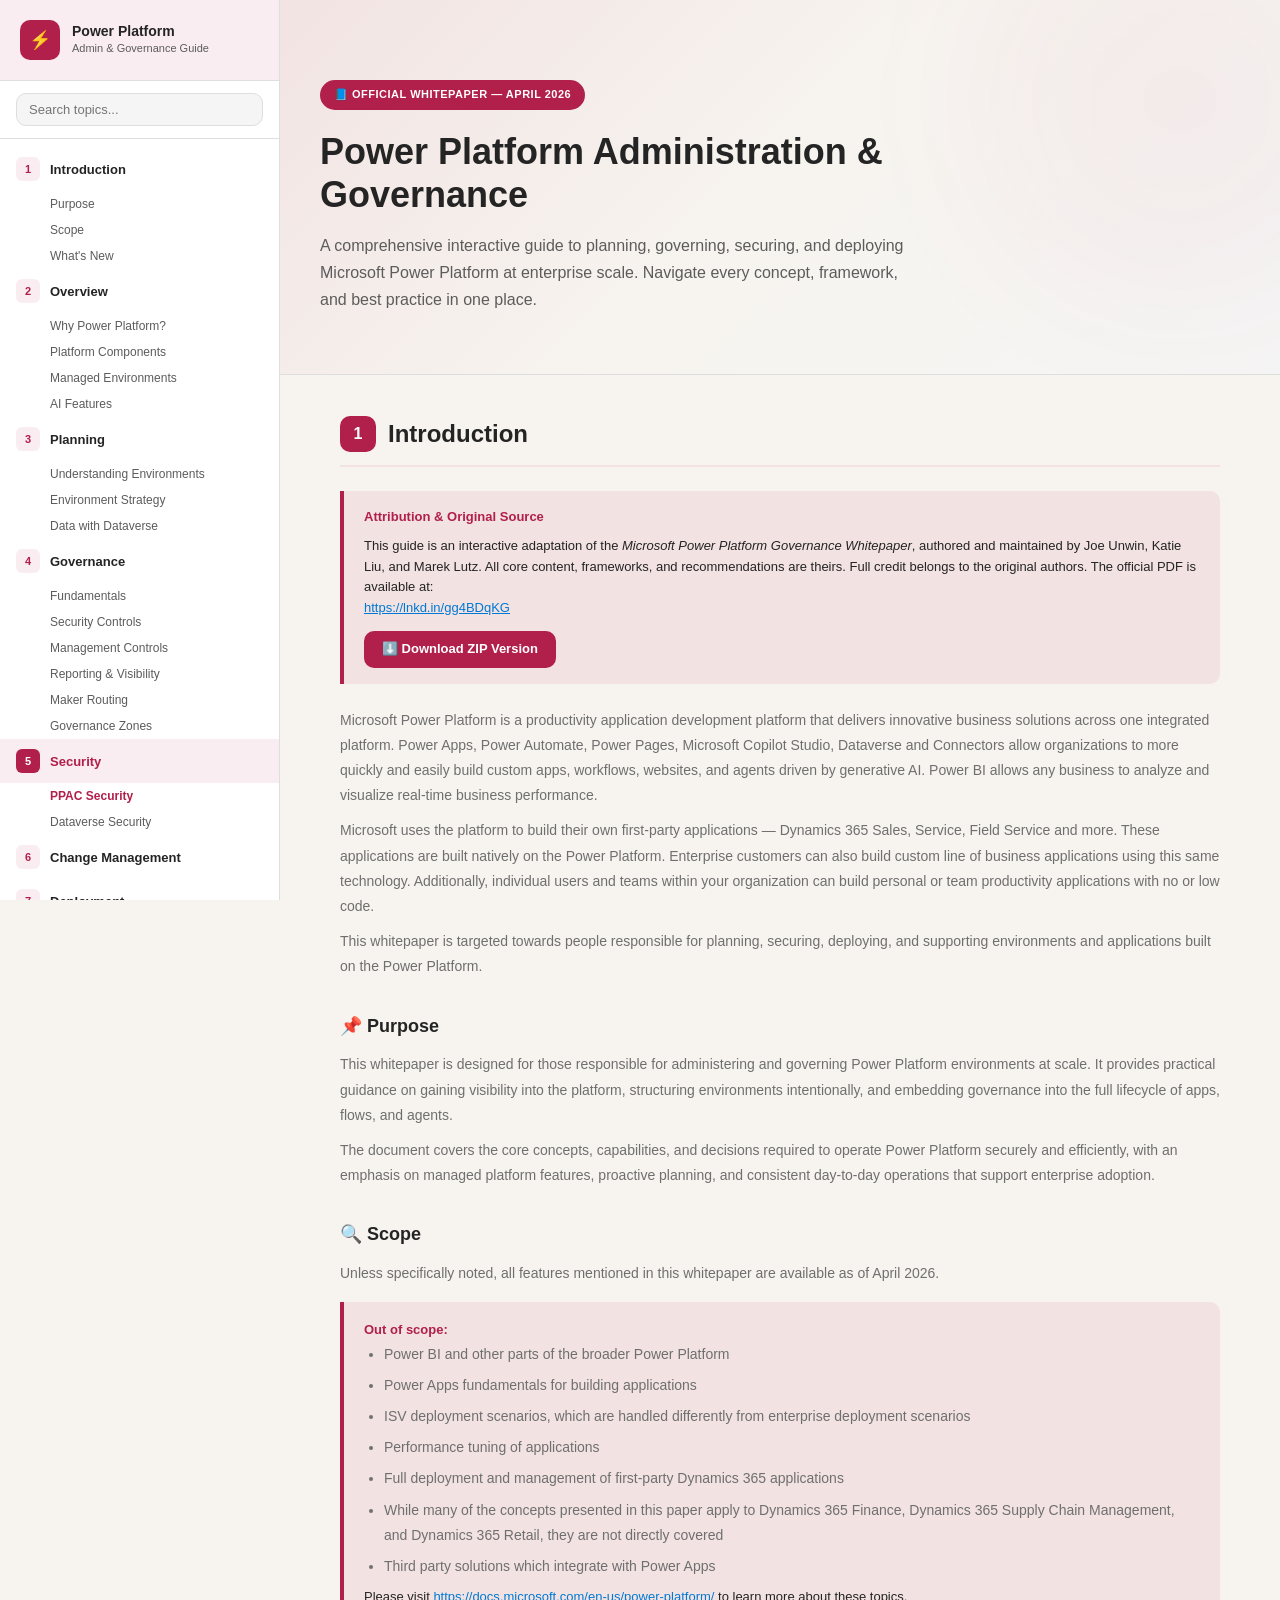
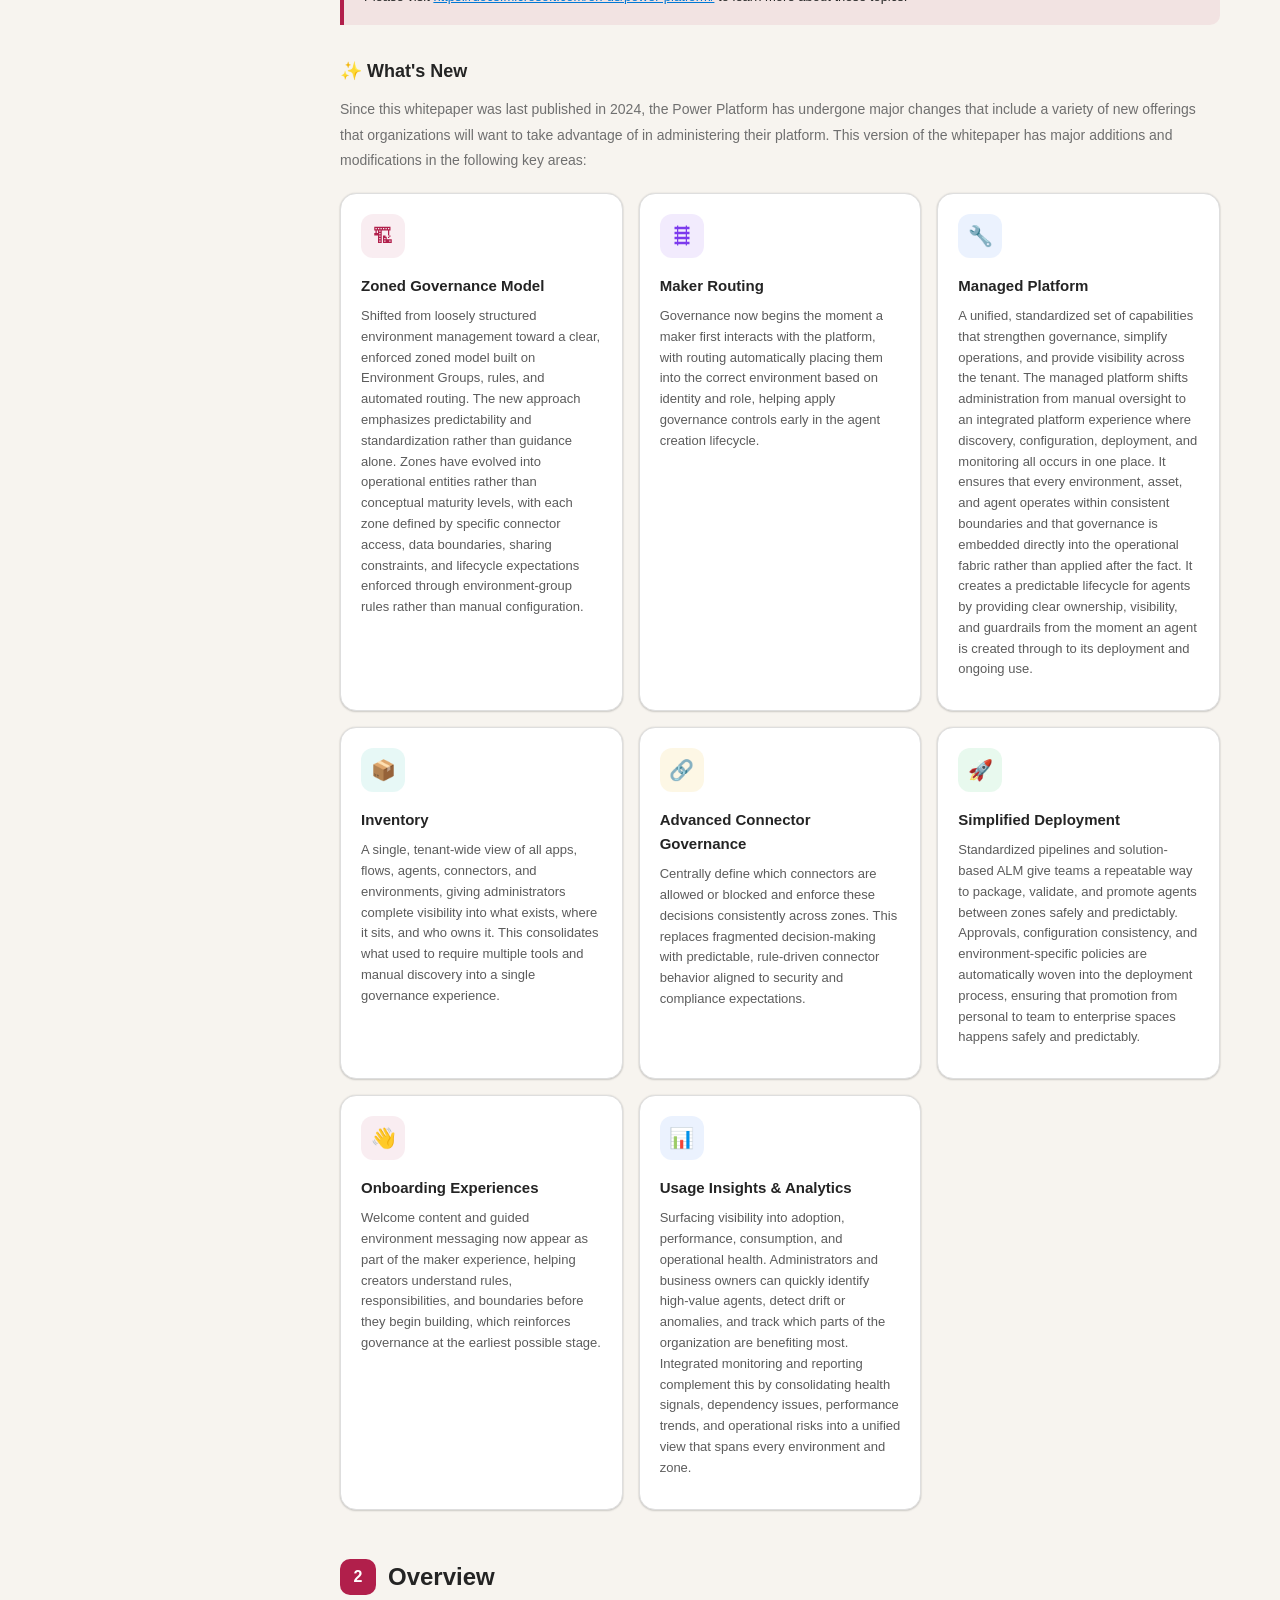
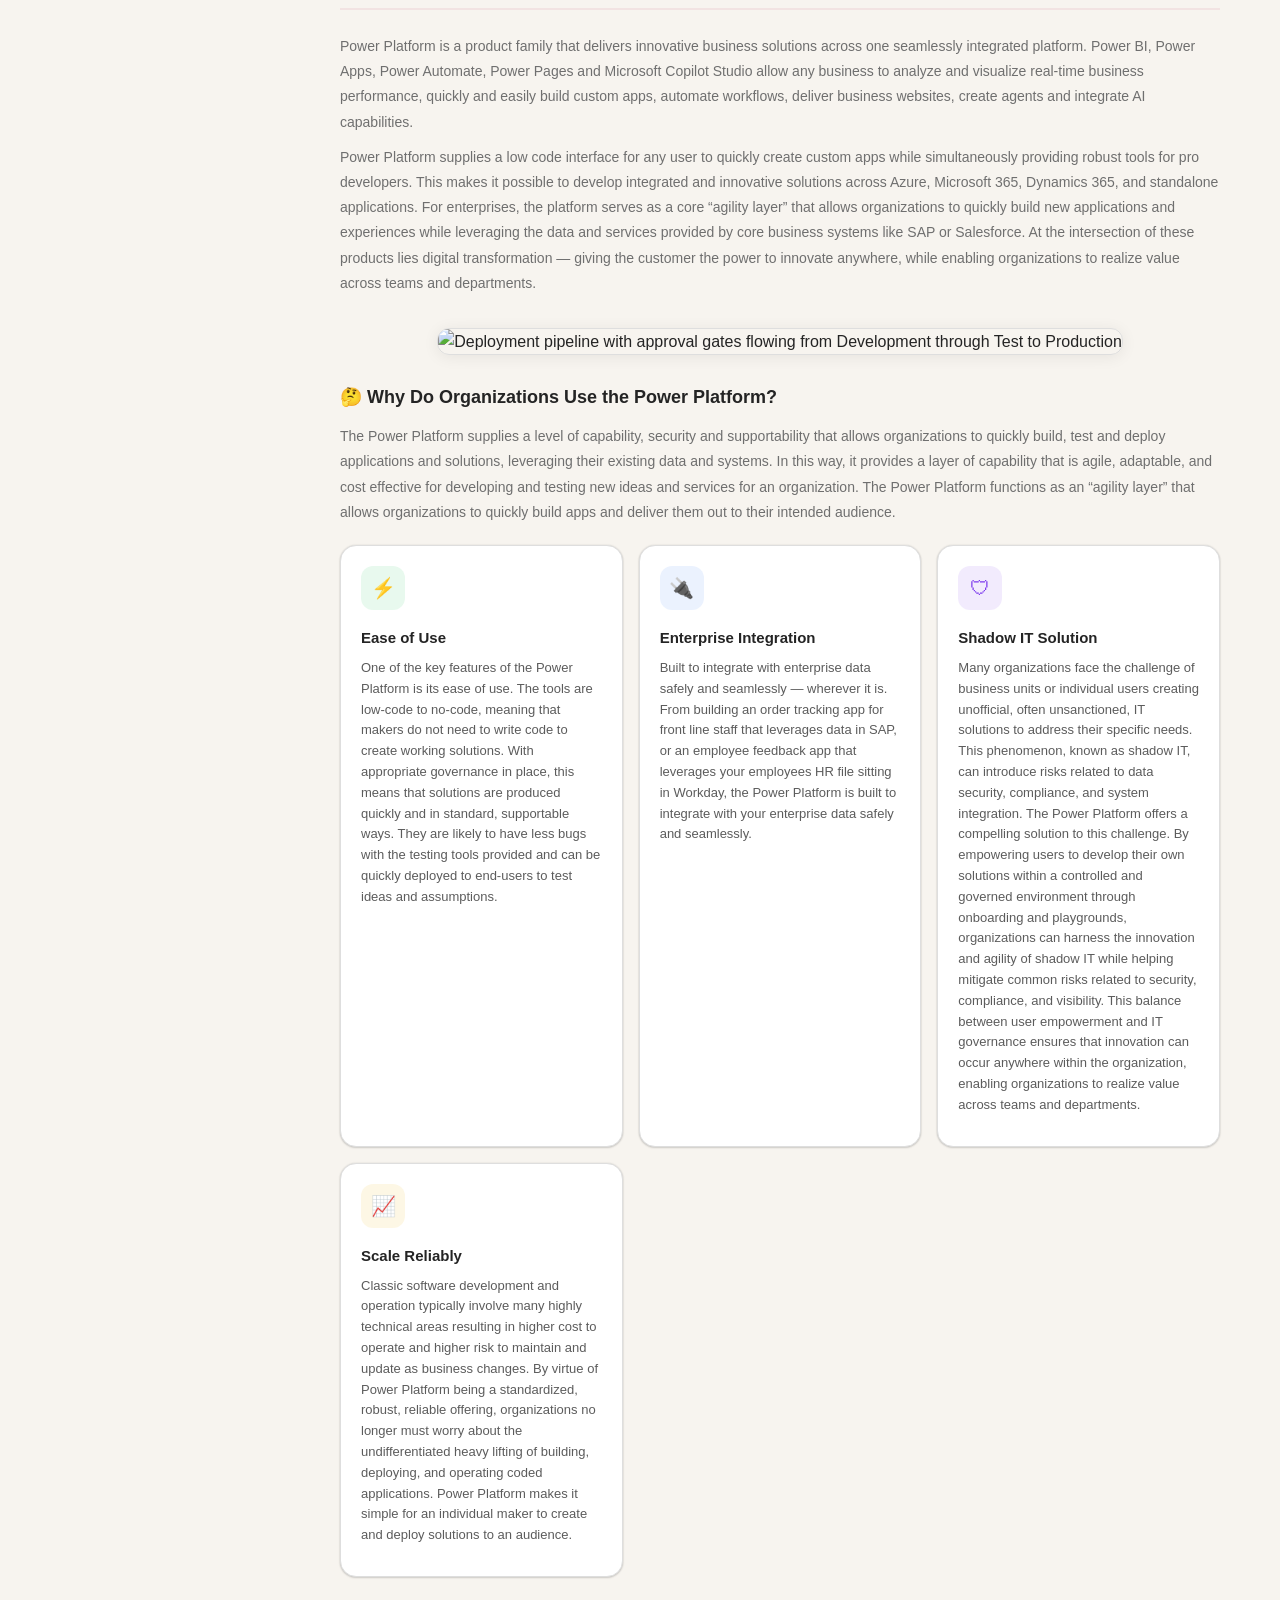
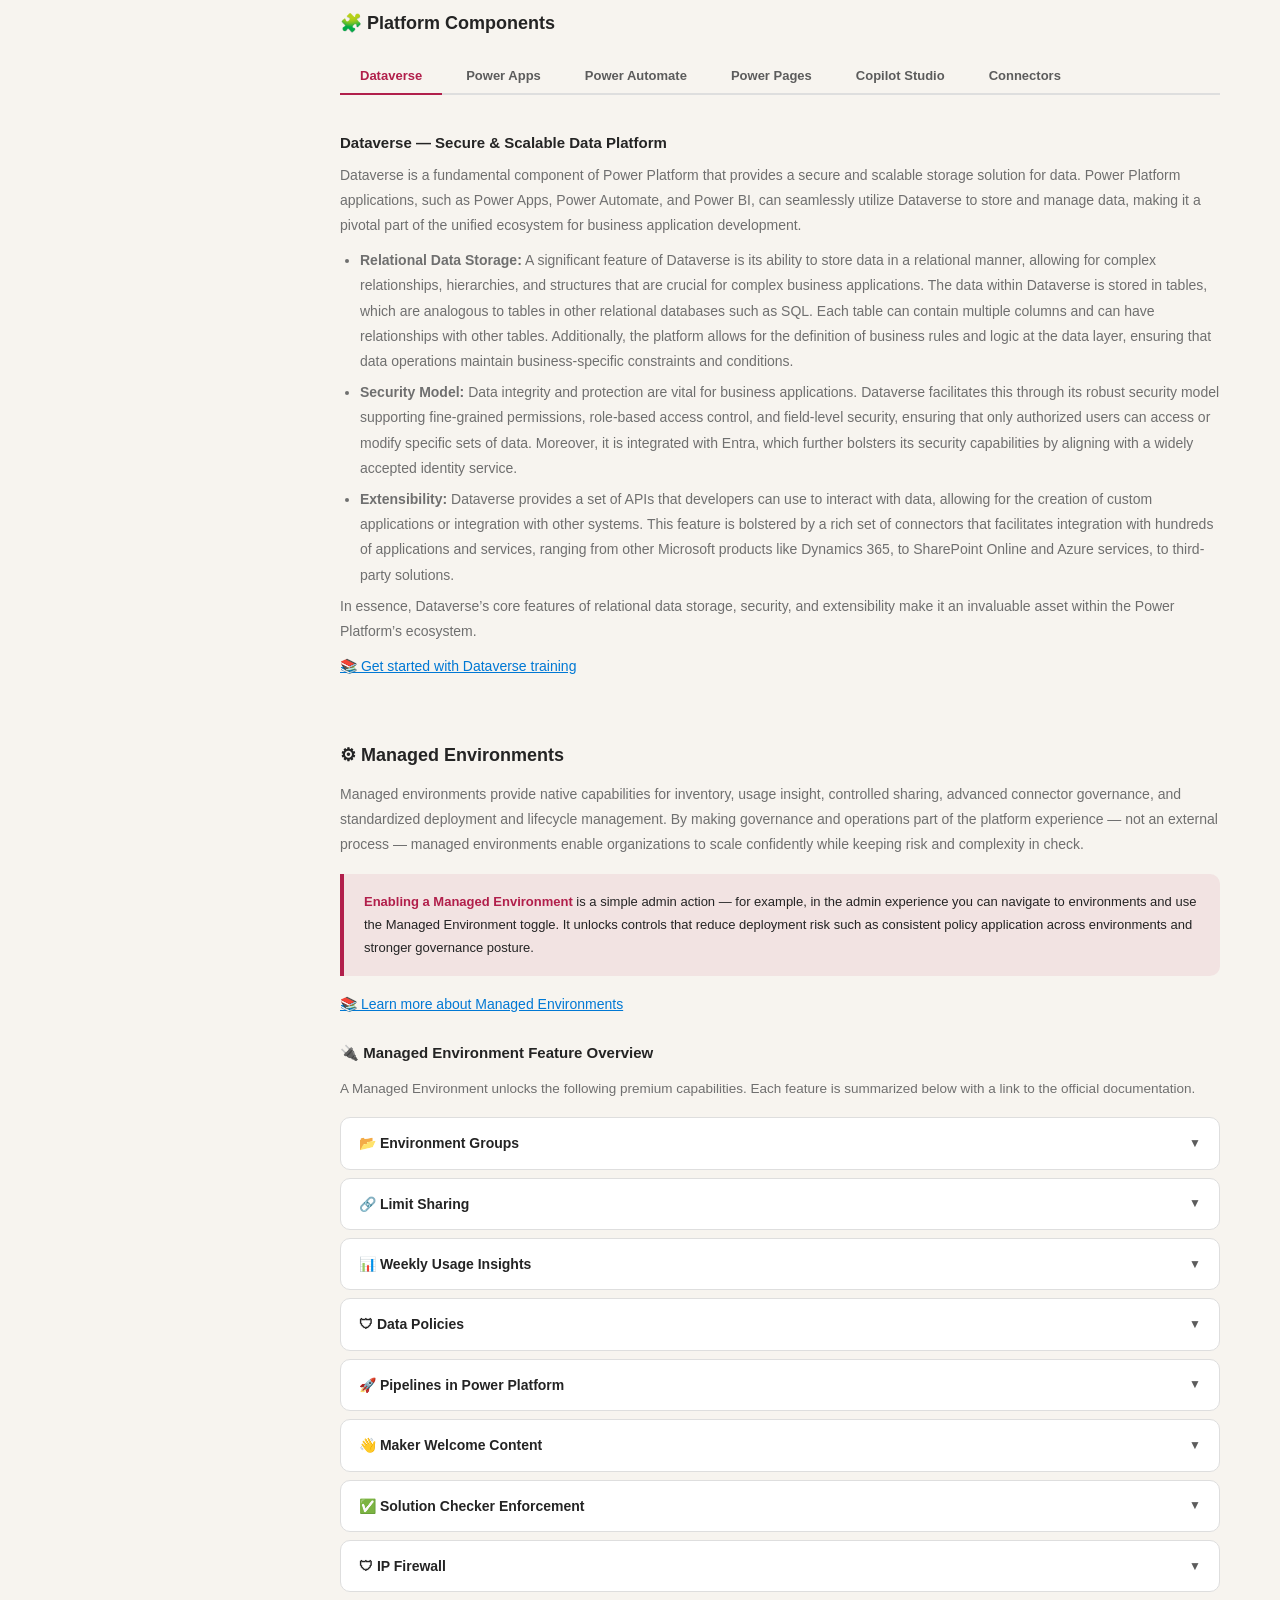
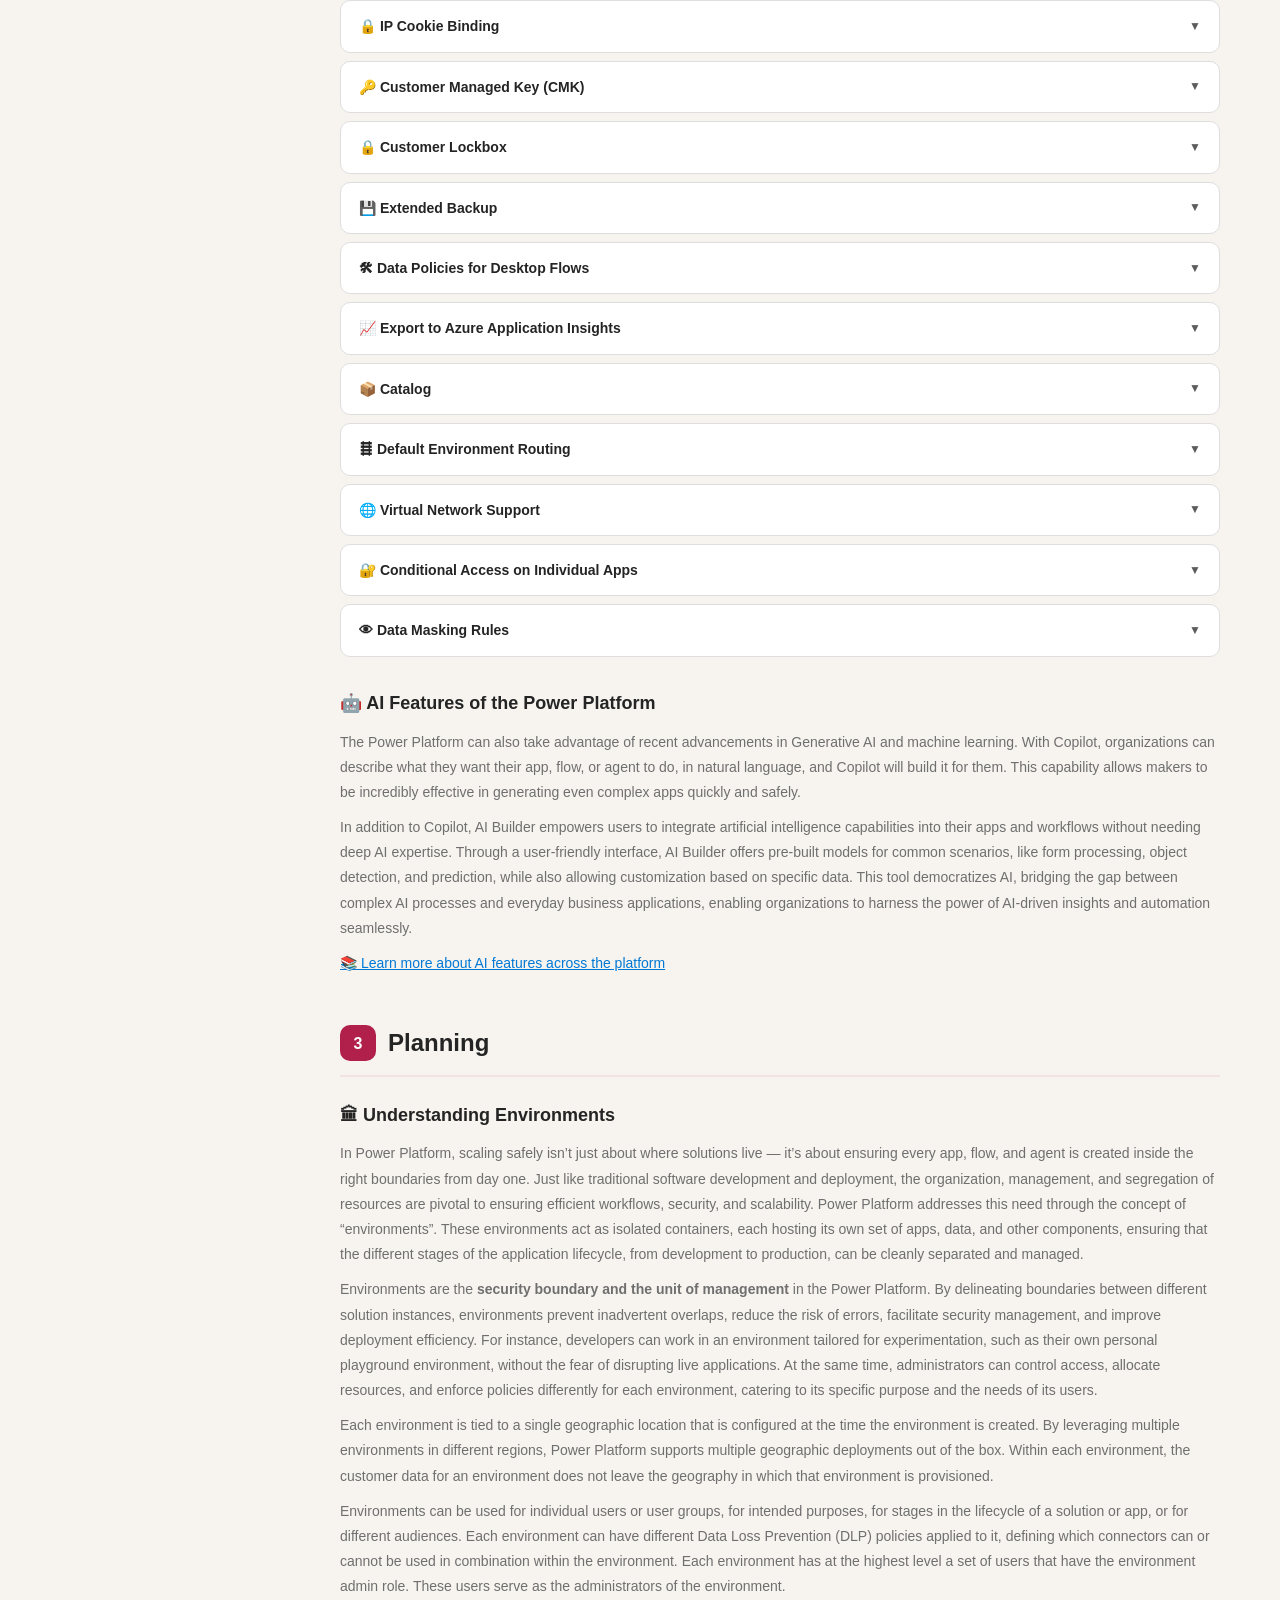
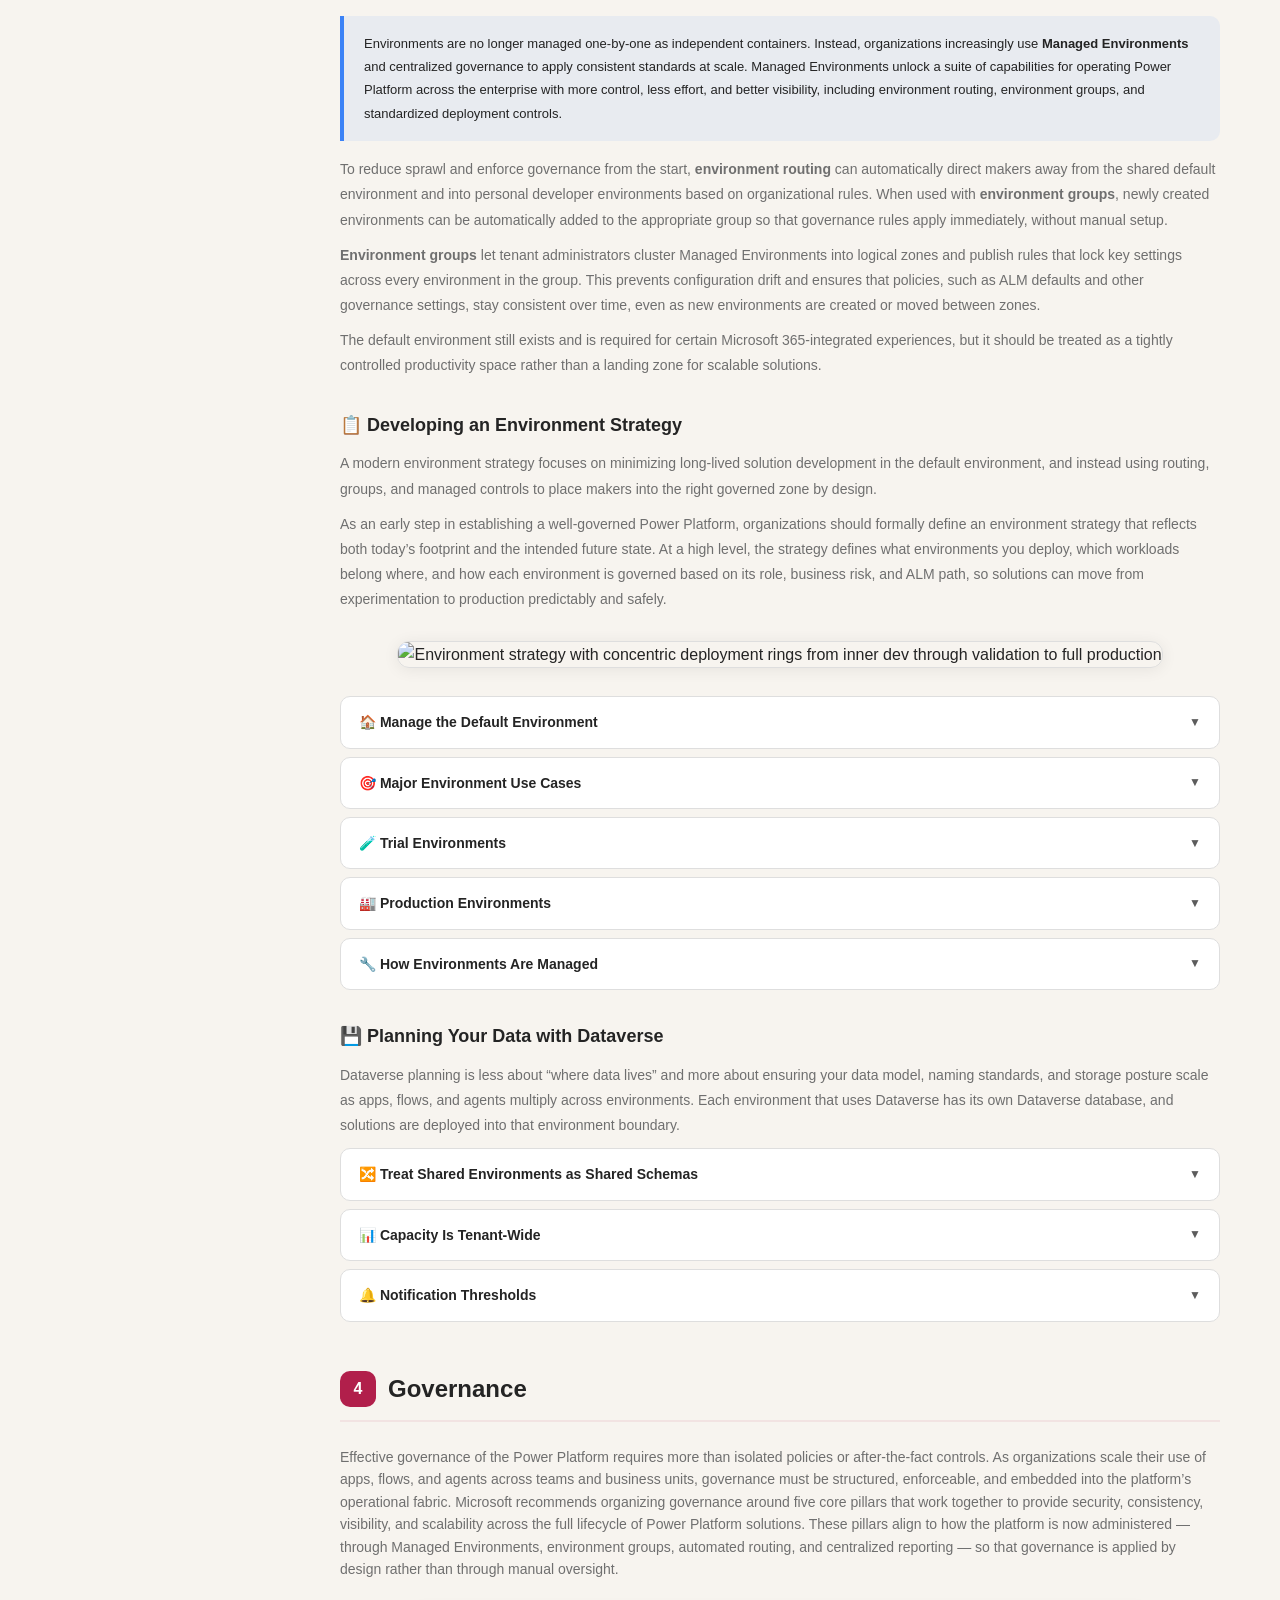
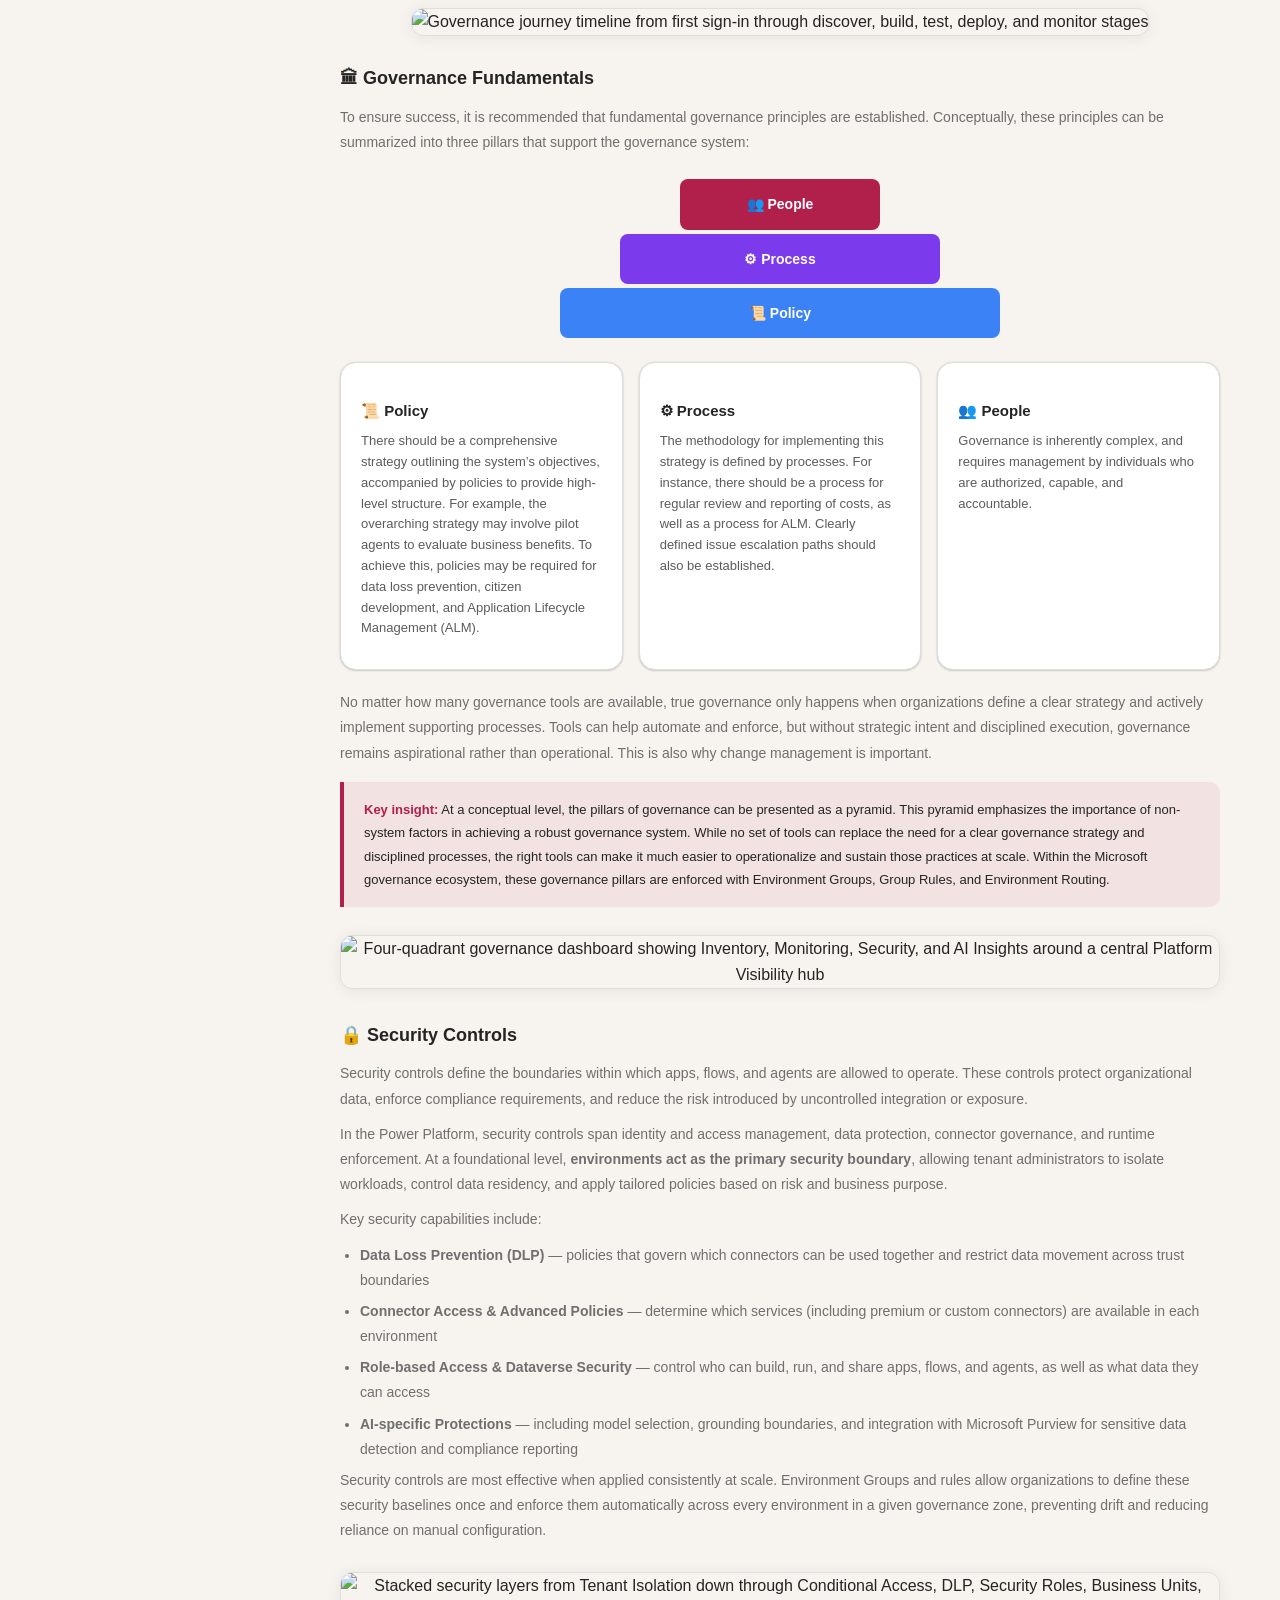
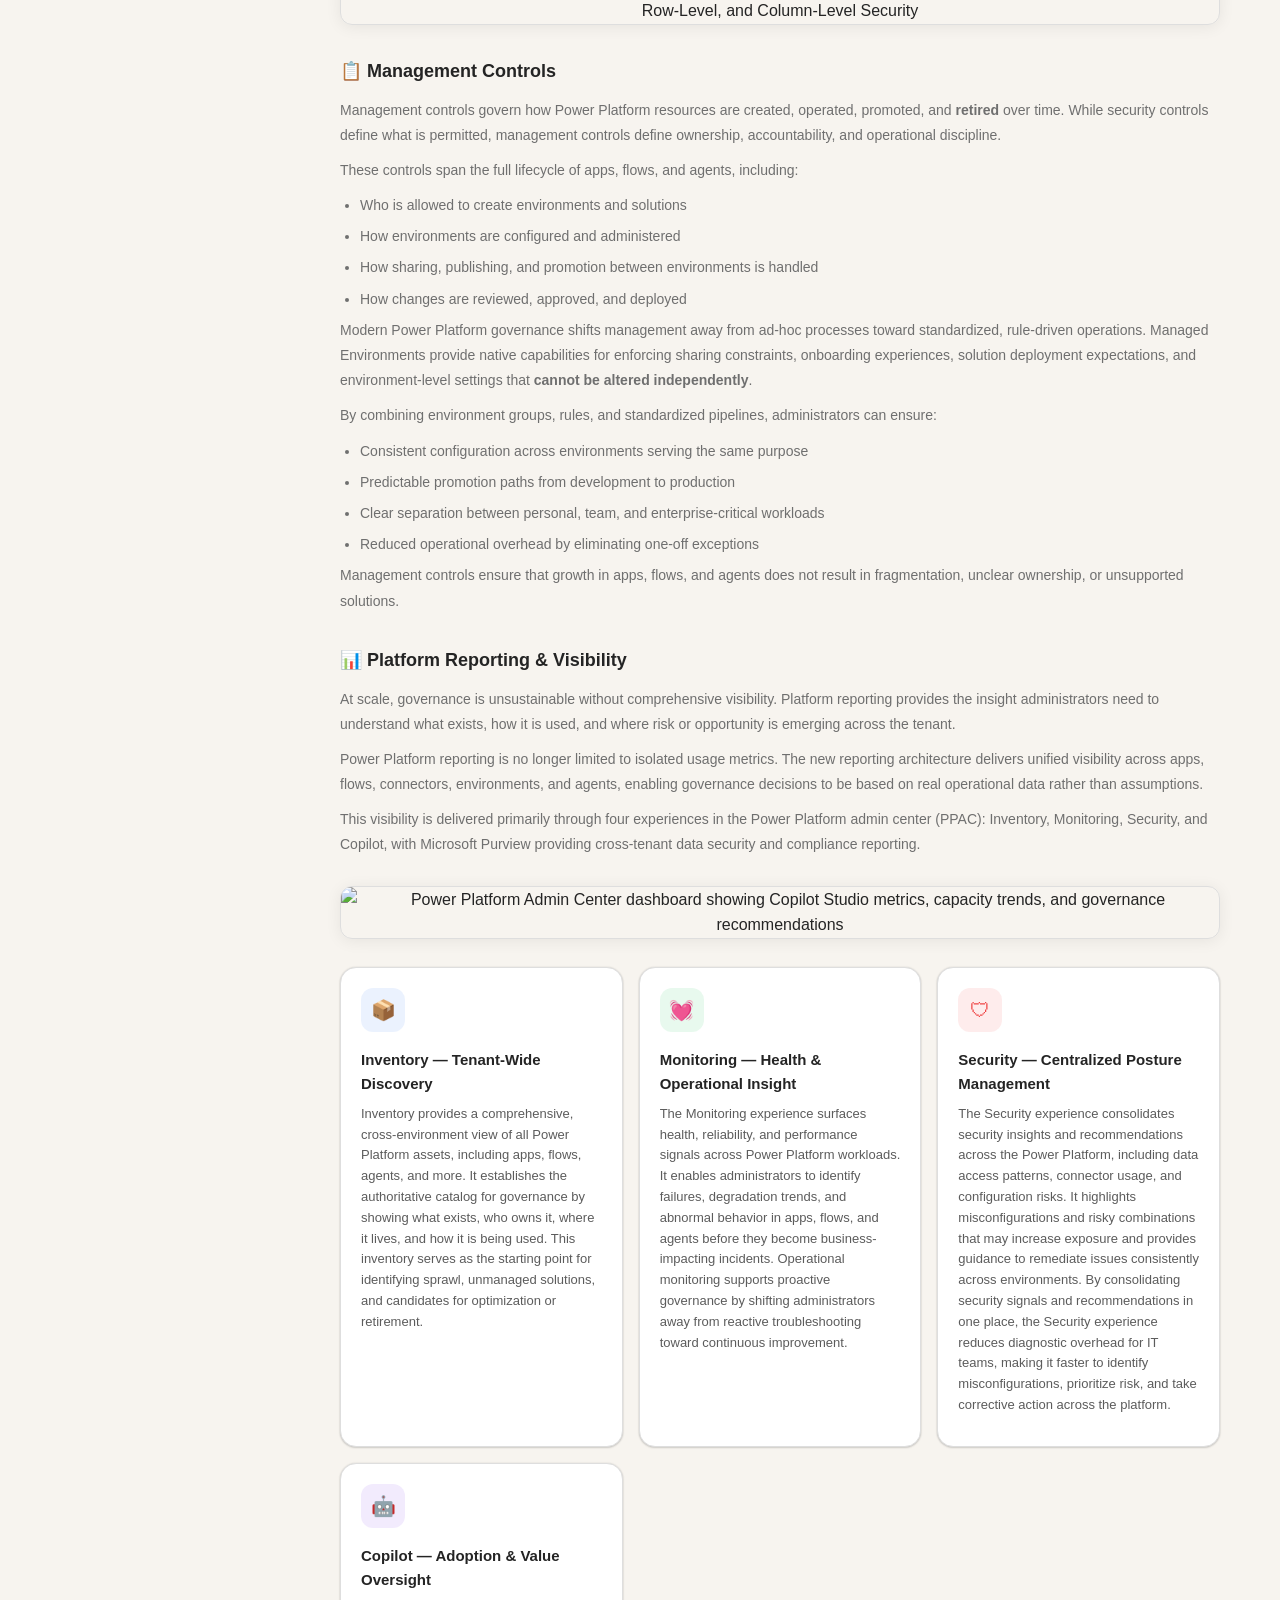
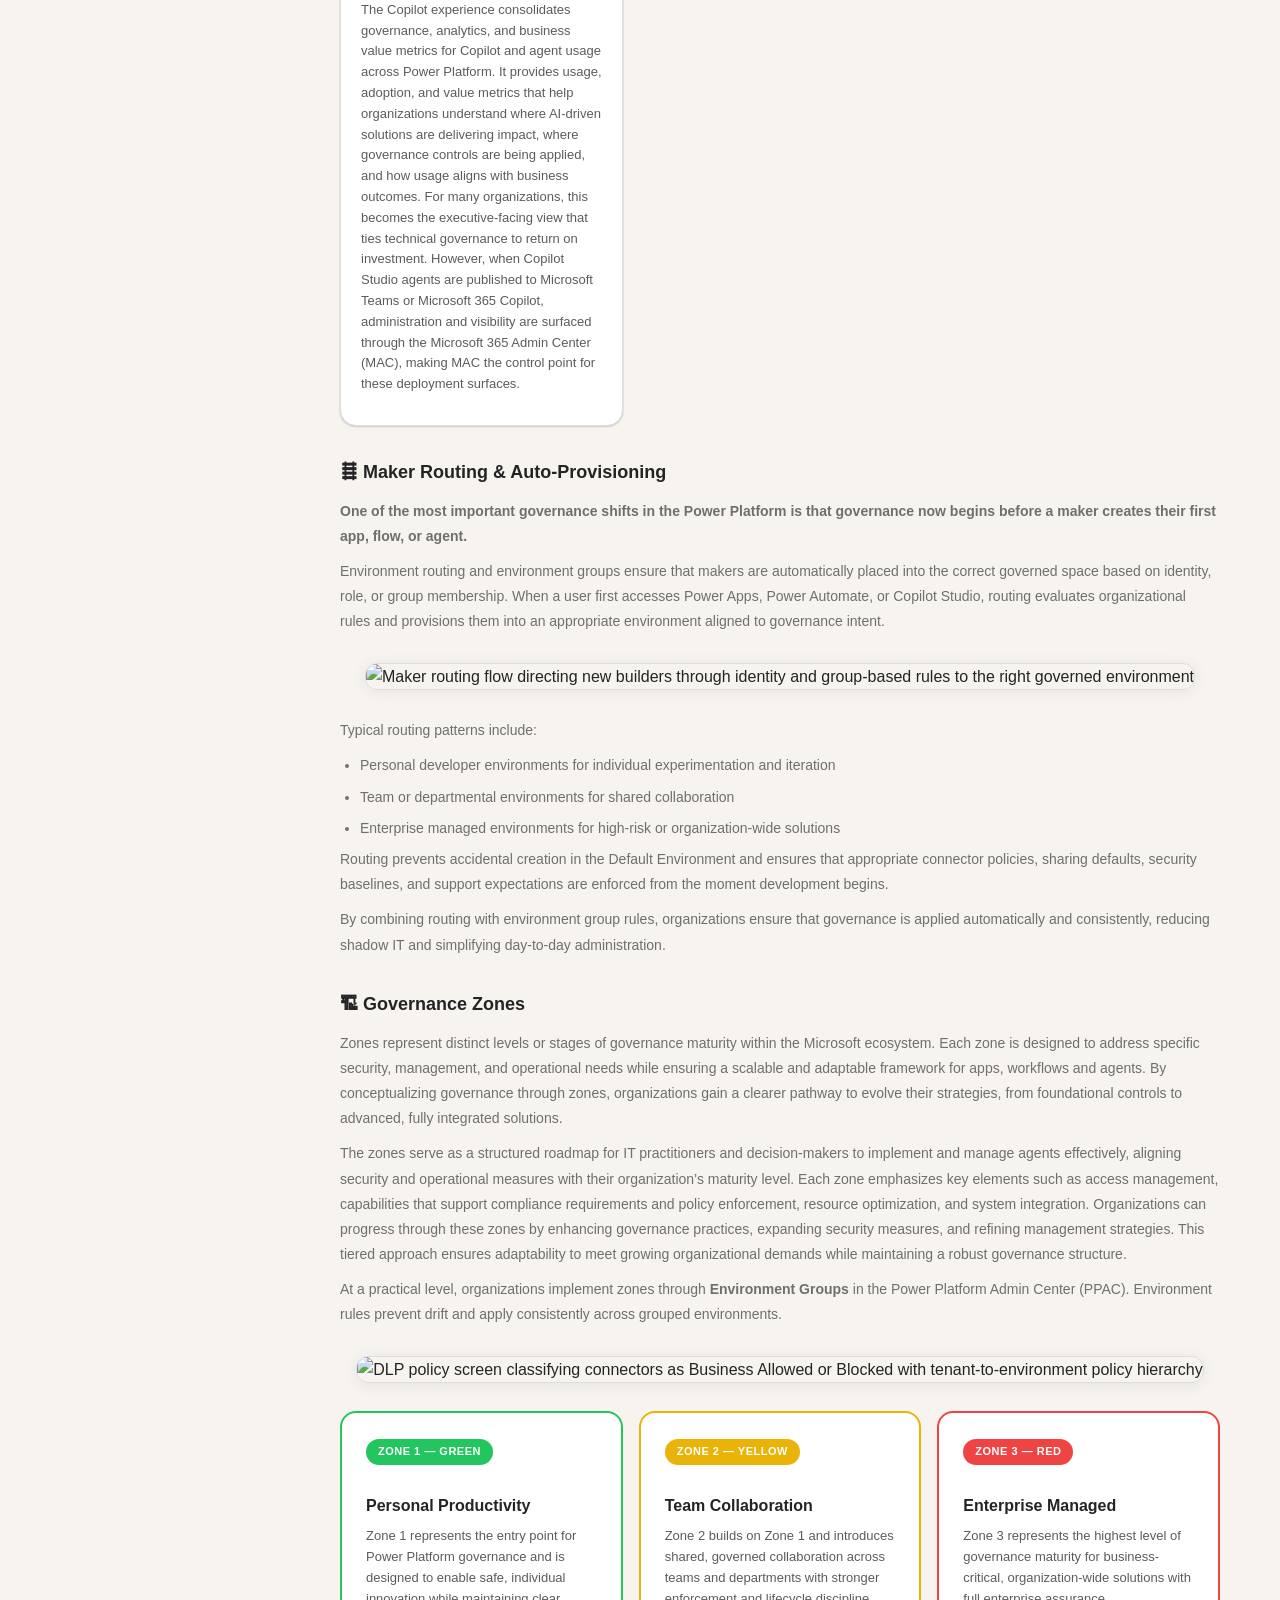
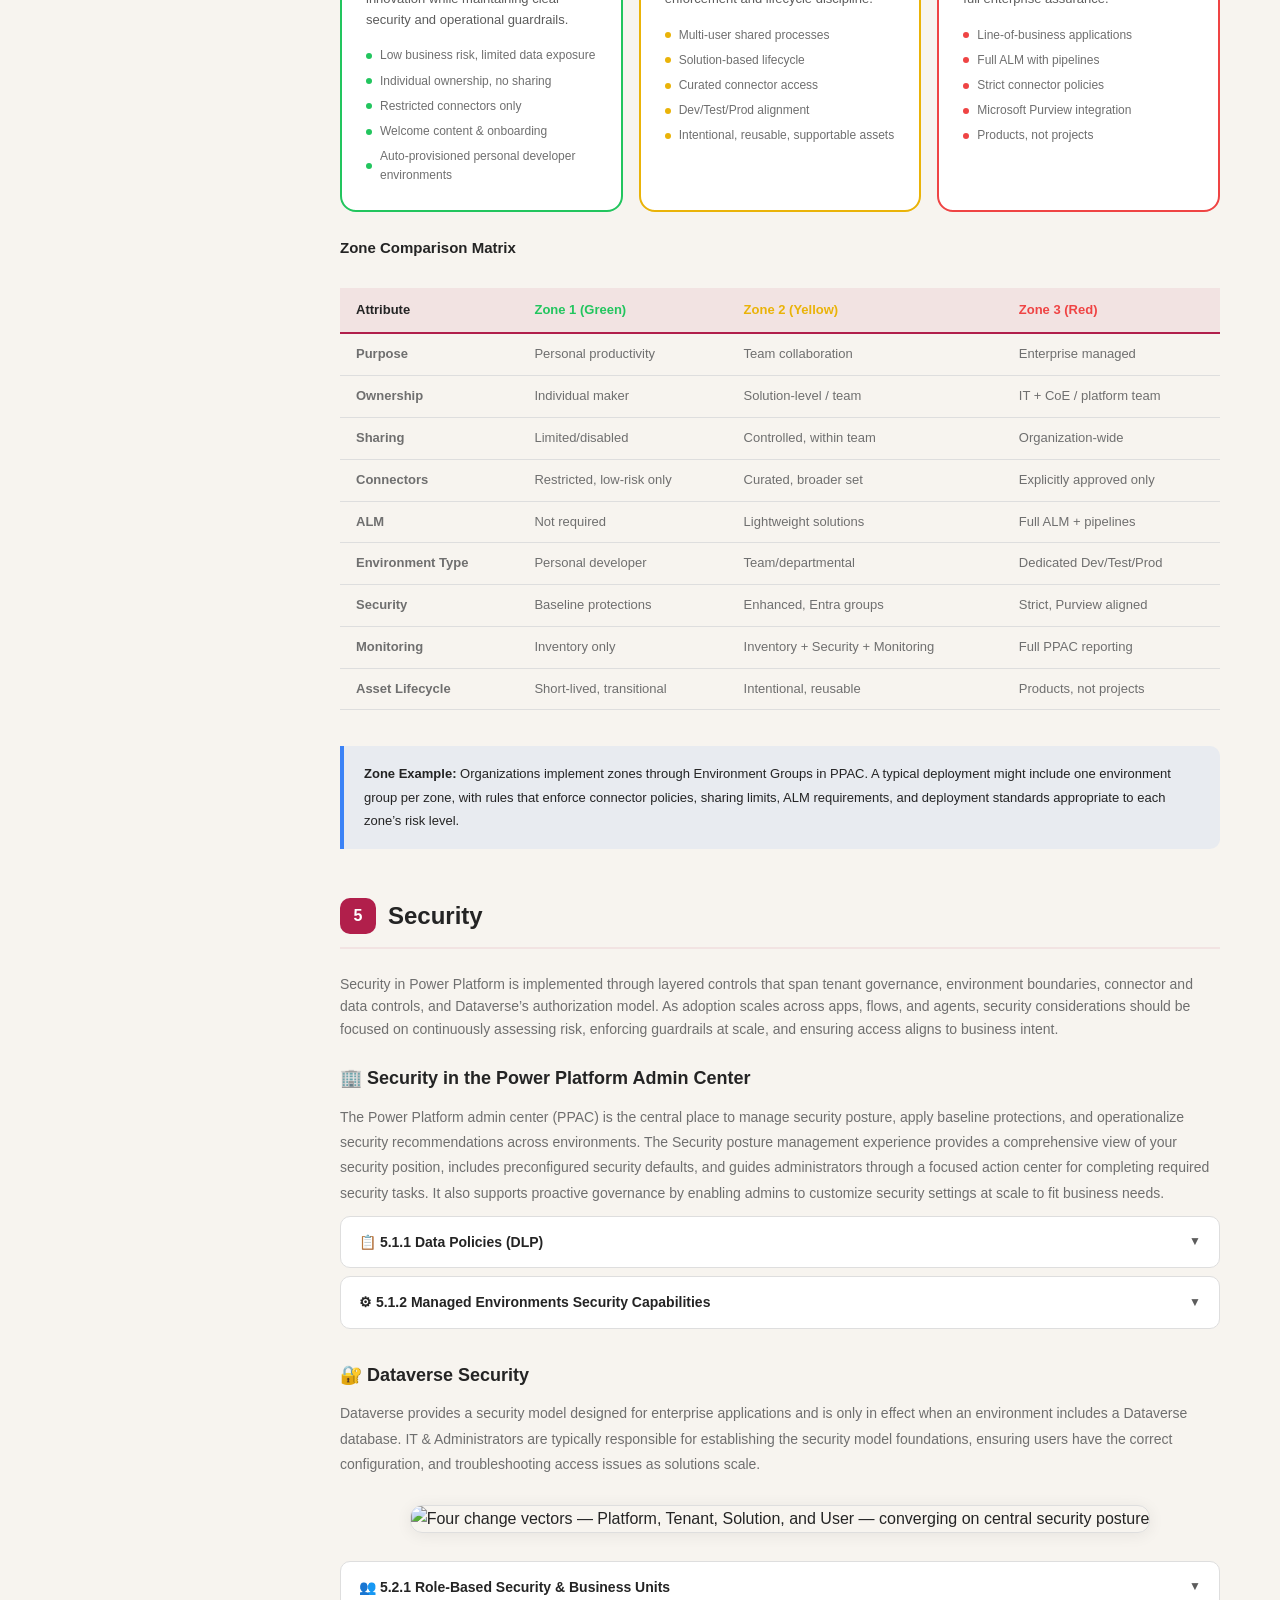
==== index.html @ 219158f6 "Add files via upload" ====
<!DOCTYPE html>
<html lang="en">
<head>
<meta charset="UTF-8">
<meta name="viewport" content="width=device-width, initial-scale=1.0">
<title>Power Platform Administration &amp; Governance &mdash; Interactive Guide</title>
<script>
(()=>{
const param=new URLSearchParams(window.location.search).get("clawpilotTheme");
const theme=param||(window.matchMedia("(prefers-color-scheme: dark)").matches?"dark":"light");
document.documentElement.setAttribute("data-theme",theme);
})();
</script>
<style>
:root{color-scheme:light;--cp-bg:#f7f4ef;--cp-bg-elevated:#fcfbf8;--cp-surface:#ffffff;--cp-surface-soft:#f5f5f5;--cp-border:#dedede;--cp-border-strong:#919191;--cp-text:#242424;--cp-text-muted:#5c5c5c;--cp-text-soft:#6f6f6f;--cp-accent:#b11f4b;--cp-accent-hover:#9a1a41;--cp-accent-soft:rgba(177,31,75,0.08);--cp-accent-fg:#ffffff;--cp-success:#16a34a;--cp-danger:#dc2626;--cp-warning:#f59e0b;--cp-link:#0078d4;--cp-shadow:0 18px 48px rgba(0,0,0,0.12);--cp-overlay:rgba(255,255,255,0.8);--cp-panel:rgba(255,255,255,0.86);--cp-panel-strong:rgba(255,255,255,0.96);--cp-sheen:rgba(255,255,255,0.55);--cp-highlight:rgba(177,31,75,0.12);--zone1:#22c55e;--zone2:#eab308;--zone3:#ef4444;--purple:#7c3aed;--blue:#3b82f6;--teal:#14b8a6}
html[data-theme="dark"]{color-scheme:dark;--cp-bg:#3d3b3a;--cp-bg-elevated:#343231;--cp-surface:#292929;--cp-surface-soft:#2e2e2e;--cp-border:#474747;--cp-border-strong:#5f5f5f;--cp-text:#dedede;--cp-text-muted:#919191;--cp-text-soft:#b0b0b0;--cp-accent:#fd8ea1;--cp-accent-hover:#fb7b91;--cp-accent-soft:rgba(253,142,161,0.14);--cp-accent-fg:#1a1a1a;--cp-success:#4ade80;--cp-danger:#f87171;--cp-warning:#fbbf24;--cp-link:#4da6ff;--cp-shadow:0 18px 48px rgba(0,0,0,0.32);--cp-overlay:rgba(41,41,41,0.88);--cp-panel:rgba(41,41,41,0.72);--cp-panel-strong:rgba(41,41,41,0.96);--cp-sheen:rgba(255,255,255,0.04);--cp-highlight:rgba(253,142,161,0.12)}
*{margin:0;padding:0;box-sizing:border-box}html{scroll-behavior:smooth}
body{font-family:"Segoe UI",Aptos,Calibri,-apple-system,BlinkMacSystemFont,sans-serif;background:var(--cp-bg);color:var(--cp-text);line-height:1.6;overflow-x:hidden}
.sidebar{position:fixed;left:0;top:0;bottom:0;width:280px;background:var(--cp-surface);border-right:1px solid var(--cp-border);z-index:100;overflow-y:auto;display:flex;flex-direction:column;transition:transform .3s ease}
.sidebar-header{padding:20px;border-bottom:1px solid var(--cp-border);display:flex;align-items:center;gap:12px;background:var(--cp-accent-soft)}
.sidebar-logo{width:40px;height:40px;border-radius:10px;background:var(--cp-accent);display:flex;align-items:center;justify-content:center;color:var(--cp-accent-fg);font-weight:700;font-size:18px}
.sidebar-title{font-size:14px;font-weight:600;line-height:1.3}.sidebar-subtitle{font-size:11px;color:var(--cp-text-muted)}
.sidebar-search{padding:12px 16px;border-bottom:1px solid var(--cp-border)}
.sidebar-search input{width:100%;padding:8px 12px;border-radius:.625rem;border:1px solid var(--cp-border);background:var(--cp-surface-soft);color:var(--cp-text);font-size:13px;outline:none}
.sidebar-search input:focus{border-color:var(--cp-accent)}
.sidebar-nav{flex:1;overflow-y:auto;padding:8px 0}
.nav-chapter-btn{display:flex;align-items:center;gap:10px;width:100%;padding:10px 16px;border:none;background:none;color:var(--cp-text);font-size:13px;font-weight:600;cursor:pointer;text-align:left;transition:background .15s}
.nav-chapter-btn:hover{background:var(--cp-accent-soft)}.nav-chapter-btn.active{color:var(--cp-accent);background:var(--cp-accent-soft)}
.nav-chapter-btn .ch-num{width:24px;height:24px;border-radius:6px;background:var(--cp-accent-soft);color:var(--cp-accent);display:flex;align-items:center;justify-content:center;font-size:11px;font-weight:700;flex-shrink:0}
.nav-chapter-btn.active .ch-num{background:var(--cp-accent);color:var(--cp-accent-fg)}
.nav-subs{max-height:0;overflow:hidden;transition:max-height .3s ease}.nav-chapter.open .nav-subs{max-height:800px}
.nav-sub{display:block;width:100%;padding:6px 16px 6px 50px;border:none;background:none;color:var(--cp-text-muted);font-size:12px;cursor:pointer;text-align:left;transition:all .15s}
.nav-sub:hover{color:var(--cp-accent);background:var(--cp-accent-soft)}.nav-sub.active{color:var(--cp-accent);font-weight:600}
.main{margin-left:280px;min-height:100vh}
.mobile-toggle{display:none;position:fixed;top:12px;left:12px;z-index:200;width:40px;height:40px;border-radius:10px;border:1px solid var(--cp-border);background:var(--cp-surface);cursor:pointer;font-size:20px;color:var(--cp-text);align-items:center;justify-content:center}
.hero{position:relative;padding:80px 40px 60px;background:linear-gradient(135deg,var(--cp-accent-soft) 0%,var(--cp-bg) 50%,var(--cp-surface-soft) 100%);border-bottom:1px solid var(--cp-border);overflow:hidden}
.hero::before{content:'';position:absolute;top:-100px;right:-100px;width:400px;height:400px;border-radius:50%;background:var(--cp-accent-soft);filter:blur(80px);opacity:.5}
.hero-badge{display:inline-flex;align-items:center;gap:6px;padding:6px 14px;border-radius:20px;background:var(--cp-accent);color:var(--cp-accent-fg);font-size:11px;font-weight:600;text-transform:uppercase;letter-spacing:.5px;margin-bottom:20px}
.hero h1{font-size:36px;font-weight:700;line-height:1.2;max-width:700px;margin-bottom:16px;position:relative}
.hero p{font-size:16px;color:var(--cp-text-muted);max-width:600px;line-height:1.7;position:relative}
.hero-stats{display:flex;gap:32px;margin-top:32px;position:relative;flex-wrap:wrap}
.hero-stat{text-align:center}.hero-stat .num{font-size:28px;font-weight:700;color:var(--cp-accent)}
.hero-stat .lbl{font-size:11px;color:var(--cp-text-muted);text-transform:uppercase;letter-spacing:.5px;margin-top:4px}
.content{max-width:960px;margin:0 auto;padding:40px 40px 80px}
.section{margin-bottom:48px;scroll-margin-top:24px;animation:fadeInUp .4s ease}
@keyframes fadeInUp{from{opacity:0;transform:translateY(20px)}to{opacity:1;transform:translateY(0)}}
.section-header{display:flex;align-items:center;gap:12px;margin-bottom:24px;padding-bottom:12px;border-bottom:2px solid var(--cp-accent-soft)}
.section-num{width:36px;height:36px;border-radius:10px;background:var(--cp-accent);color:var(--cp-accent-fg);display:flex;align-items:center;justify-content:center;font-weight:700;font-size:16px;flex-shrink:0}
.section-header h2{font-size:24px;font-weight:700}
.subsection{margin-bottom:32px;scroll-margin-top:24px}
.subsection h3{font-size:18px;font-weight:600;margin-bottom:12px;display:flex;align-items:center;gap:8px}
.subsection h4{font-size:15px;font-weight:600;margin:16px 0 8px}
.subsection p,.subsection li{font-size:14px;color:var(--cp-text-soft);line-height:1.8;margin-bottom:10px}
.subsection ul{padding-left:20px}.subsection li{margin-bottom:6px}
.card-grid{display:grid;grid-template-columns:repeat(auto-fill,minmax(280px,1fr));gap:16px;margin:20px 0}
.card{background:var(--cp-surface);border:1px solid var(--cp-border);border-radius:16px;padding:20px;box-shadow:0 0 2px rgba(0,0,0,.12),0 1px 2px rgba(0,0,0,.14);transition:transform .2s,box-shadow .2s}
.card:hover{transform:translateY(-2px);box-shadow:0 4px 16px rgba(0,0,0,.12)}
.card-icon{width:44px;height:44px;border-radius:12px;display:flex;align-items:center;justify-content:center;font-size:20px;margin-bottom:12px}
.card h4{font-size:15px;font-weight:600;margin-bottom:8px}.card p{font-size:13px;color:var(--cp-text-muted);line-height:1.6}
.expandable{background:var(--cp-surface);border:1px solid var(--cp-border);border-radius:.625rem;margin-bottom:8px;overflow:hidden}
.expandable-header{display:flex;align-items:center;justify-content:space-between;padding:14px 18px;cursor:pointer;transition:background .15s}
.expandable-header:hover{background:var(--cp-accent-soft)}
.expandable-header h4{font-size:14px;font-weight:600;margin:0;display:flex;align-items:center;gap:8px}
.expandable-arrow{transition:transform .3s;font-size:12px;color:var(--cp-text-muted)}
.expandable.open .expandable-arrow{transform:rotate(180deg)}
.expandable-body{max-height:0;overflow:hidden;transition:max-height .4s ease}
.expandable.open .expandable-body{max-height:2000px}
.expandable-content{padding:0 18px 18px;font-size:13px;color:var(--cp-text-soft);line-height:1.7}
.expandable-content p{margin-bottom:10px}.expandable-content ul{padding-left:18px}.expandable-content li{margin-bottom:4px}
.zones-visual{display:flex;gap:16px;margin:24px 0;flex-wrap:wrap}
.zone-card{flex:1;min-width:260px;border-radius:16px;padding:24px;border:2px solid;position:relative;overflow:hidden;background:var(--cp-surface);cursor:pointer;transition:transform .2s,box-shadow .2s}
.zone-card:hover{transform:translateY(-4px);box-shadow:var(--cp-shadow)}
.zone-card.z1{border-color:var(--zone1)}.zone-card.z2{border-color:var(--zone2)}.zone-card.z3{border-color:var(--zone3)}
.zone-badge{display:inline-flex;padding:4px 12px;border-radius:20px;font-size:11px;font-weight:700;text-transform:uppercase;letter-spacing:.5px;margin-bottom:12px;color:#fff}
.z1 .zone-badge{background:var(--zone1)}.z2 .zone-badge{background:var(--zone2)}.z3 .zone-badge{background:var(--zone3)}
.zone-card h4{font-size:16px;font-weight:700;margin-bottom:8px}.zone-card p{font-size:13px;color:var(--cp-text-muted);line-height:1.6}
.zone-features{margin-top:16px;display:flex;flex-direction:column;gap:6px}
.zone-feat{display:flex;align-items:center;gap:8px;font-size:12px;color:var(--cp-text-soft)}
.zone-feat .dot{width:6px;height:6px;border-radius:50%;flex-shrink:0}
.z1 .dot{background:var(--zone1)}.z2 .dot{background:var(--zone2)}.z3 .dot{background:var(--zone3)}
.zone-modal-overlay{display:none;position:fixed;inset:0;background:var(--cp-overlay);z-index:500;align-items:center;justify-content:center;backdrop-filter:blur(4px)}
.zone-modal-overlay.show{display:flex}
.zone-modal{background:var(--cp-surface);border-radius:16px;max-width:700px;width:90%;max-height:85vh;overflow-y:auto;box-shadow:var(--cp-shadow);padding:32px;position:relative}
.zone-modal-close{position:absolute;top:16px;right:16px;width:32px;height:32px;border-radius:8px;border:1px solid var(--cp-border);background:var(--cp-surface-soft);cursor:pointer;font-size:16px;color:var(--cp-text-muted);display:flex;align-items:center;justify-content:center}
.zone-modal h3{font-size:22px;font-weight:700;margin-bottom:8px}
.zone-modal h4{font-size:15px;font-weight:600;margin:20px 0 8px}
.zone-modal p{font-size:14px;color:var(--cp-text-soft);line-height:1.7;margin-bottom:10px}
.zone-modal ul{padding-left:20px;margin-bottom:12px}.zone-modal li{font-size:13px;color:var(--cp-text-soft);margin-bottom:4px;line-height:1.6}
.pyramid-container{display:flex;flex-direction:column;align-items:center;margin:24px 0;gap:4px}
.pyramid-level{display:flex;align-items:center;justify-content:center;border-radius:8px;padding:14px 24px;font-weight:600;font-size:14px;color:#fff;cursor:pointer;transition:transform .2s;text-align:center}
.pyramid-level:hover{transform:scale(1.03)}
.pyr-1{width:200px;background:var(--cp-accent)}.pyr-2{width:320px;background:var(--purple)}.pyr-3{width:440px;background:var(--blue)}
.pipeline-flow{display:flex;align-items:center;gap:0;margin:24px 0;overflow-x:auto;padding:16px 0}
.pipeline-stage{display:flex;flex-direction:column;align-items:center;min-width:100px;gap:8px}
.pipeline-node{width:64px;height:64px;border-radius:14px;display:flex;align-items:center;justify-content:center;font-size:24px;border:2px solid;transition:transform .2s}
.pipeline-node:hover{transform:scale(1.1)}
.pipeline-label{font-size:12px;font-weight:600;text-align:center}
.pipeline-arrow{font-size:20px;color:var(--cp-text-muted);margin:0 8px;display:flex;align-items:center}
.comp-table{width:100%;border-collapse:collapse;margin:20px 0;font-size:13px}
.comp-table th{background:var(--cp-accent-soft);color:var(--cp-text);padding:12px 16px;text-align:left;font-weight:600;border-bottom:2px solid var(--cp-accent)}
.comp-table td{padding:10px 16px;border-bottom:1px solid var(--cp-border);color:var(--cp-text-soft)}
.comp-table tr:hover td{background:var(--cp-accent-soft)}
.callout{background:var(--cp-accent-soft);border-left:4px solid var(--cp-accent);border-radius:0 .625rem .625rem 0;padding:16px 20px;margin:16px 0}
.callout p{font-size:13px;color:var(--cp-text);margin:0}.callout strong{color:var(--cp-accent)}
.info-callout{background:rgba(59,130,246,.08);border-left:4px solid var(--blue);border-radius:0 .625rem .625rem 0;padding:16px 20px;margin:16px 0}
.info-callout p{font-size:13px;color:var(--cp-text);margin:0}
.journey-map{display:flex;flex-direction:column;gap:0;margin:24px 0}
.journey-step{display:flex;gap:16px;position:relative}
.journey-track{display:flex;flex-direction:column;align-items:center;width:40px;flex-shrink:0}
.journey-dot{width:16px;height:16px;border-radius:50%;background:var(--cp-accent);border:3px solid var(--cp-bg);box-shadow:0 0 0 2px var(--cp-accent);z-index:2}
.journey-line{width:2px;flex:1;background:var(--cp-border);min-height:40px}
.journey-content{flex:1;padding-bottom:24px}
.journey-content h4{font-size:14px;font-weight:600;margin-bottom:4px}
.journey-content p{font-size:13px;color:var(--cp-text-muted);line-height:1.6}
.tabs{margin:20px 0}.tab-buttons{display:flex;gap:4px;border-bottom:2px solid var(--cp-border);flex-wrap:wrap}
.tab-btn{padding:10px 20px;border:none;background:none;color:var(--cp-text-muted);font-size:13px;font-weight:600;cursor:pointer;position:relative;transition:color .2s}
.tab-btn.active{color:var(--cp-accent)}
.tab-btn.active::after{content:'';position:absolute;bottom:-2px;left:0;right:0;height:2px;background:var(--cp-accent)}
.tab-panel{display:none;padding:20px 0}.tab-panel.active{display:block}
.rings-vis{display:flex;justify-content:center;margin:24px 0}
.rings-wrapper{position:relative;width:340px;height:340px}
.ring{border-radius:50%;display:flex;align-items:center;justify-content:center;position:absolute;left:50%;top:50%;transform:translate(-50%,-50%);border:2px dashed}
.ring-0{width:120px;height:120px;border-color:var(--cp-accent);background:var(--cp-accent-soft);z-index:3}
.ring-1{width:220px;height:220px;border-color:var(--zone2);background:rgba(234,179,8,.06);z-index:2}
.ring-2{width:320px;height:320px;border-color:var(--zone1);background:rgba(34,197,94,.04);z-index:1}
.ring-label{font-size:12px;font-weight:700;text-align:center}.ring-label small{display:block;font-weight:400;font-size:10px;color:var(--cp-text-muted)}
.ring-tag{position:absolute;background:var(--cp-surface);border:1px solid var(--cp-border);border-radius:8px;padding:4px 10px;font-size:11px;font-weight:600;white-space:nowrap}
.back-to-top{position:fixed;bottom:24px;right:24px;z-index:200;width:44px;height:44px;border-radius:50%;background:var(--cp-accent);color:var(--cp-accent-fg);border:none;cursor:pointer;font-size:20px;box-shadow:var(--cp-shadow);transition:opacity .3s,transform .3s;opacity:0;transform:translateY(10px);display:flex;align-items:center;justify-content:center}
.back-to-top.visible{opacity:1;transform:translateY(0)}
@media(max-width:768px){.sidebar{transform:translateX(-280px)}.sidebar.open{transform:translateX(0)}.main{margin-left:0}.mobile-toggle{display:flex}.hero{padding:60px 20px 40px}.hero h1{font-size:24px}.content{padding:20px}.zones-visual{flex-direction:column}.card-grid{grid-template-columns:1fr}}
::-webkit-scrollbar{width:6px}::-webkit-scrollbar-track{background:var(--cp-bg)}::-webkit-scrollbar-thumb{background:var(--cp-border-strong);border-radius:3px}
@media print{.sidebar,.mobile-toggle,.back-to-top{display:none!important}.main{margin-left:0!important}}

.narrative-figure{margin:28px 0;text-align:center}
.narrative-figure img{max-width:100%;height:auto;border-radius:12px;border:1px solid var(--cp-border);box-shadow:0 2px 16px rgba(0,0,0,0.07);transition:box-shadow .3s}
.narrative-figure img:hover{box-shadow:0 4px 24px rgba(0,0,0,0.12)}
.narrative-figure figcaption{font-size:12px;color:var(--cp-text-muted);margin-top:10px;font-style:italic;line-height:1.5}
</style>
</head>
<body>
<button class="mobile-toggle" onclick="document.querySelector('.sidebar').classList.toggle('open')" aria-label="Menu">&#9776;</button>
<aside class="sidebar" id="sidebar">
<div class="sidebar-header"><div class="sidebar-logo">&#9889;</div><div><div class="sidebar-title">Power Platform</div><div class="sidebar-subtitle">Admin &amp; Governance Guide</div></div></div>
<div class="sidebar-search"><input type="text" id="searchInput" placeholder="Search topics..." oninput="handleSearch(this.value)"></div>
<nav class="sidebar-nav" id="sidebarNav"></nav>
</aside>
<div class="main" id="mainContent">
<div class="hero" id="hero">
<div class="hero-badge">&#128216; Official Whitepaper &mdash; April 2026</div>
<h1>Power Platform Administration &amp; Governance</h1>
<p>A comprehensive interactive guide to planning, governing, securing, and deploying Microsoft Power Platform at enterprise scale. Navigate every concept, framework, and best practice in one place.</p>
</div>
<div class="content" id="contentArea">

<!-- CH1: INTRODUCTION -->
<div class="section" id="sec-intro" data-search="introduction purpose scope whats new power platform productivity">
<div class="section-header"><div class="section-num">1</div><h2>Introduction</h2></div>

<div class="callout" style="border-left-color:var(--cp-accent);background:var(--cp-accent-soft);margin-bottom:24px;font-size:13.5px;line-height:1.6">
<p style="margin:0"><strong>Attribution &amp; Original Source</strong></p>
<p style="margin:8px 0 0">This guide is an interactive adaptation of the <em>Microsoft Power Platform Governance Whitepaper</em>, authored and maintained by Joe Unwin, Katie Liu, and Marek Lutz. All core content, frameworks, and recommendations are theirs. Full credit belongs to the original authors. The official PDF is available at:<br>
<a href="https://lnkd.in/gg4BDqKG" style="color:var(--cp-link);word-break:break-all" target="_blank" rel="noopener">https://lnkd.in/gg4BDqKG</a></p>
<p style="margin:12px 0 0"><a href="power_platform_governance_guide.zip" download style="display:inline-flex;align-items:center;gap:8px;padding:8px 18px;background:var(--cp-accent);color:var(--cp-accent-fg);border-radius:.625rem;text-decoration:none;font-size:13px;font-weight:600">&#11015;&#65039; Download ZIP Version</a></p>
</div>

<div class="subsection" id="sec-intro-opening" data-search="power platform productivity application development platform power apps automate pages copilot studio dataverse connectors dynamics 365">
<p>Microsoft Power Platform is a productivity application development platform that delivers innovative business solutions across one integrated platform. Power Apps, Power Automate, Power Pages, Microsoft Copilot Studio, Dataverse and Connectors allow organizations to more quickly and easily build custom apps, workflows, websites, and agents driven by generative AI. Power BI allows any business to analyze and visualize real-time business performance.</p>
<p>Microsoft uses the platform to build their own first-party applications &mdash; Dynamics 365 Sales, Service, Field Service and more. These applications are built natively on the Power Platform. Enterprise customers can also build custom line of business applications using this same technology. Additionally, individual users and teams within your organization can build personal or team productivity applications with no or low code.</p>
<p>This whitepaper is targeted towards people responsible for planning, securing, deploying, and supporting environments and applications built on the Power Platform.</p>
</div>

<div class="subsection" id="sec-intro-purpose" data-search="purpose administering governing visibility lifecycle">
<h3>&#128204; Purpose</h3>
<p>This whitepaper is designed for those responsible for administering and governing Power Platform environments at scale. It provides practical guidance on gaining visibility into the platform, structuring environments intentionally, and embedding governance into the full lifecycle of apps, flows, and agents.</p>
<p>The document covers the core concepts, capabilities, and decisions required to operate Power Platform securely and efficiently, with an emphasis on managed platform features, proactive planning, and consistent day-to-day operations that support enterprise adoption.</p>
</div>

<div class="subsection" id="sec-intro-scope" data-search="scope features april 2026 out of scope ISV power BI dynamics">
<h3>&#128269; Scope</h3>
<p>Unless specifically noted, all features mentioned in this whitepaper are available as of April 2026.</p>
<div class="callout"><p><strong>Out of scope:</strong></p>
<ul>
<li>Power BI and other parts of the broader Power Platform</li>
<li>Power Apps fundamentals for building applications</li>
<li>ISV deployment scenarios, which are handled differently from enterprise deployment scenarios</li>
<li>Performance tuning of applications</li>
<li>Full deployment and management of first-party Dynamics 365 applications</li>
<li>While many of the concepts presented in this paper apply to Dynamics 365 Finance, Dynamics 365 Supply Chain Management, and Dynamics 365 Retail, they are not directly covered</li>
<li>Third party solutions which integrate with Power Apps</li>
</ul>
<p>Please visit <a href="https://docs.microsoft.com/en-us/power-platform/" style="color:var(--cp-link)">https://docs.microsoft.com/en-us/power-platform/</a> to learn more about these topics.</p>
</div>
</div>

<div class="subsection" id="sec-intro-new" data-search="whats new changes 2024 zoned model managed platform inventory connector governance deployment onboarding usage insights">
<h3>&#10024; What's New</h3>
<p>Since this whitepaper was last published in 2024, the Power Platform has undergone major changes that include a variety of new offerings that organizations will want to take advantage of in administering their platform. This version of the whitepaper has major additions and modifications in the following key areas:</p>
<div class="card-grid">
<div class="card"><div class="card-icon" style="background:var(--cp-accent-soft);color:var(--cp-accent)">&#127959;</div><h4>Zoned Governance Model</h4><p>Shifted from loosely structured environment management toward a clear, enforced zoned model built on Environment Groups, rules, and automated routing. The new approach emphasizes predictability and standardization rather than guidance alone. Zones have evolved into operational entities rather than conceptual maturity levels, with each zone defined by specific connector access, data boundaries, sharing constraints, and lifecycle expectations enforced through environment-group rules rather than manual configuration.</p></div>
<div class="card"><div class="card-icon" style="background:rgba(124,58,237,.1);color:var(--purple)">&#128740;</div><h4>Maker Routing</h4><p>Governance now begins the moment a maker first interacts with the platform, with routing automatically placing them into the correct environment based on identity and role, helping apply governance controls early in the agent creation lifecycle.</p></div>
<div class="card"><div class="card-icon" style="background:rgba(59,130,246,.1);color:var(--blue)">&#128295;</div><h4>Managed Platform</h4><p>A unified, standardized set of capabilities that strengthen governance, simplify operations, and provide visibility across the tenant. The managed platform shifts administration from manual oversight to an integrated platform experience where discovery, configuration, deployment, and monitoring all occurs in one place. It ensures that every environment, asset, and agent operates within consistent boundaries and that governance is embedded directly into the operational fabric rather than applied after the fact. It creates a predictable lifecycle for agents by providing clear ownership, visibility, and guardrails from the moment an agent is created through to its deployment and ongoing use.</p></div>
<div class="card"><div class="card-icon" style="background:rgba(20,184,166,.1);color:var(--teal)">&#128230;</div><h4>Inventory</h4><p>A single, tenant-wide view of all apps, flows, agents, connectors, and environments, giving administrators complete visibility into what exists, where it sits, and who owns it. This consolidates what used to require multiple tools and manual discovery into a single governance experience.</p></div>
<div class="card"><div class="card-icon" style="background:rgba(234,179,8,.1);color:var(--zone2)">&#128279;</div><h4>Advanced Connector Governance</h4><p>Centrally define which connectors are allowed or blocked and enforce these decisions consistently across zones. This replaces fragmented decision-making with predictable, rule-driven connector behavior aligned to security and compliance expectations.</p></div>
<div class="card"><div class="card-icon" style="background:rgba(34,197,94,.1);color:var(--zone1)">&#128640;</div><h4>Simplified Deployment</h4><p>Standardized pipelines and solution-based ALM give teams a repeatable way to package, validate, and promote agents between zones safely and predictably. Approvals, configuration consistency, and environment-specific policies are automatically woven into the deployment process, ensuring that promotion from personal to team to enterprise spaces happens safely and predictably.</p></div>
<div class="card"><div class="card-icon" style="background:var(--cp-accent-soft);color:var(--cp-accent)">&#128075;</div><h4>Onboarding Experiences</h4><p>Welcome content and guided environment messaging now appear as part of the maker experience, helping creators understand rules, responsibilities, and boundaries before they begin building, which reinforces governance at the earliest possible stage.</p></div>
<div class="card"><div class="card-icon" style="background:rgba(59,130,246,.1);color:var(--blue)">&#128202;</div><h4>Usage Insights &amp; Analytics</h4><p>Surfacing visibility into adoption, performance, consumption, and operational health. Administrators and business owners can quickly identify high-value agents, detect drift or anomalies, and track which parts of the organization are benefiting most. Integrated monitoring and reporting complement this by consolidating health signals, dependency issues, performance trends, and operational risks into a unified view that spans every environment and zone.</p></div>
</div></div></div>

<!-- CH2: OVERVIEW -->
<div class="section" id="sec-overview" data-search="overview power platform products family integrated low code pro developer azure microsoft 365 dynamics 365">
<div class="section-header"><div class="section-num">2</div><h2>Overview</h2></div>

<div class="subsection" id="sec-overview-intro" data-search="overview product family integrated platform digital transformation agility layer">
<p>Power Platform is a product family that delivers innovative business solutions across one seamlessly integrated platform. Power BI, Power Apps, Power Automate, Power Pages and Microsoft Copilot Studio allow any business to analyze and visualize real-time business performance, quickly and easily build custom apps, automate workflows, deliver business websites, create agents and integrate AI capabilities.</p>
<p>Power Platform supplies a low code interface for any user to quickly create custom apps while simultaneously providing robust tools for pro developers. This makes it possible to develop integrated and innovative solutions across Azure, Microsoft 365, Dynamics 365, and standalone applications. For enterprises, the platform serves as a core &ldquo;agility layer&rdquo; that allows organizations to quickly build new applications and experiences while leveraging the data and services provided by core business systems like SAP or Salesforce. At the intersection of these products lies digital transformation &mdash; giving the customer the power to innovate anywhere, while enabling organizations to realize value across teams and departments.</p>
</div>
<figure class="narrative-figure">
<img src="images/img03.png" alt="Deployment pipeline with approval gates flowing from Development through Test to Production" loading="lazy">
 
</figure>


<div class="subsection" id="sec-overview-why" data-search="why organizations use power platform agility layer shadow IT ease of use integration scale reliably classic software">
<h3>&#129300; Why Do Organizations Use the Power Platform?</h3>
<p>The Power Platform supplies a level of capability, security and supportability that allows organizations to quickly build, test and deploy applications and solutions, leveraging their existing data and systems. In this way, it provides a layer of capability that is agile, adaptable, and cost effective for developing and testing new ideas and services for an organization. The Power Platform functions as an &ldquo;agility layer&rdquo; that allows organizations to quickly build apps and deliver them out to their intended audience.</p>
<div class="card-grid">
<div class="card"><div class="card-icon" style="background:rgba(34,197,94,.1);color:var(--zone1)">&#9889;</div><h4>Ease of Use</h4><p>One of the key features of the Power Platform is its ease of use. The tools are low-code to no-code, meaning that makers do not need to write code to create working solutions. With appropriate governance in place, this means that solutions are produced quickly and in standard, supportable ways. They are likely to have less bugs with the testing tools provided and can be quickly deployed to end-users to test ideas and assumptions.</p></div>
<div class="card"><div class="card-icon" style="background:rgba(59,130,246,.1);color:var(--blue)">&#128268;</div><h4>Enterprise Integration</h4><p>Built to integrate with enterprise data safely and seamlessly &mdash; wherever it is. From building an order tracking app for front line staff that leverages data in SAP, or an employee feedback app that leverages your employees HR file sitting in Workday, the Power Platform is built to integrate with your enterprise data safely and seamlessly.</p></div>
<div class="card"><div class="card-icon" style="background:rgba(124,58,237,.1);color:var(--purple)">&#128737;</div><h4>Shadow IT Solution</h4><p>Many organizations face the challenge of business units or individual users creating unofficial, often unsanctioned, IT solutions to address their specific needs. This phenomenon, known as shadow IT, can introduce risks related to data security, compliance, and system integration. The Power Platform offers a compelling solution to this challenge. By empowering users to develop their own solutions within a controlled and governed environment through onboarding and playgrounds, organizations can harness the innovation and agility of shadow IT while helping mitigate common risks related to security, compliance, and visibility. This balance between user empowerment and IT governance ensures that innovation can occur anywhere within the organization, enabling organizations to realize value across teams and departments.</p></div>
<div class="card"><div class="card-icon" style="background:rgba(234,179,8,.1);color:var(--zone2)">&#128200;</div><h4>Scale Reliably</h4><p>Classic software development and operation typically involve many highly technical areas resulting in higher cost to operate and higher risk to maintain and update as business changes. By virtue of Power Platform being a standardized, robust, reliable offering, organizations no longer must worry about the undifferentiated heavy lifting of building, deploying, and operating coded applications. Power Platform makes it simple for an individual maker to create and deploy solutions to an audience.</p></div>
</div></div>

<div class="subsection" id="sec-overview-products" data-search="dataverse power apps power automate power pages copilot studio connectors managed environments AI components">
<h3>&#129513; Platform Components</h3>
<div class="tabs">
<div class="tab-buttons">
<button class="tab-btn active" onclick="switchTab(event,'tab-dataverse')">Dataverse</button>
<button class="tab-btn" onclick="switchTab(event,'tab-powerapps')">Power Apps</button>
<button class="tab-btn" onclick="switchTab(event,'tab-automate')">Power Automate</button>
<button class="tab-btn" onclick="switchTab(event,'tab-pages')">Power Pages</button>
<button class="tab-btn" onclick="switchTab(event,'tab-copilot')">Copilot Studio</button>
<button class="tab-btn" onclick="switchTab(event,'tab-connectors')">Connectors</button>
</div>
<div class="tab-panel active" id="tab-dataverse">
<h4>Dataverse &mdash; Secure &amp; Scalable Data Platform</h4>
<p>Dataverse is a fundamental component of Power Platform that provides a secure and scalable storage solution for data. Power Platform applications, such as Power Apps, Power Automate, and Power BI, can seamlessly utilize Dataverse to store and manage data, making it a pivotal part of the unified ecosystem for business application development.</p>
<ul><li><strong>Relational Data Storage:</strong> A significant feature of Dataverse is its ability to store data in a relational manner, allowing for complex relationships, hierarchies, and structures that are crucial for complex business applications. The data within Dataverse is stored in tables, which are analogous to tables in other relational databases such as SQL. Each table can contain multiple columns and can have relationships with other tables. Additionally, the platform allows for the definition of business rules and logic at the data layer, ensuring that data operations maintain business-specific constraints and conditions.</li>
<li><strong>Security Model:</strong> Data integrity and protection are vital for business applications. Dataverse facilitates this through its robust security model supporting fine-grained permissions, role-based access control, and field-level security, ensuring that only authorized users can access or modify specific sets of data. Moreover, it is integrated with Entra, which further bolsters its security capabilities by aligning with a widely accepted identity service.</li>
<li><strong>Extensibility:</strong> Dataverse provides a set of APIs that developers can use to interact with data, allowing for the creation of custom applications or integration with other systems. This feature is bolstered by a rich set of connectors that facilitates integration with hundreds of applications and services, ranging from other Microsoft products like Dynamics 365, to SharePoint Online and Azure services, to third-party solutions.</li></ul>
<p>In essence, Dataverse&rsquo;s core features of relational data storage, security, and extensibility make it an invaluable asset within the Power Platform&rsquo;s ecosystem.</p>
<p><a href="https://learn.microsoft.com/en-us/training/paths/get-started-cds/" style="color:var(--cp-link)">&#128218; Get started with Dataverse training</a></p>
</div>
<div class="tab-panel" id="tab-powerapps">
<h4>Power Apps &mdash; Rapid Application Development</h4>
<p>Power Apps is a pivotal component of the Power Platform, providing a tool for rapid application development tailored for both business users and professional developers. With a focus on creating business applications quickly, Power Apps aims to bridge the gap between IT departments and other business units, reducing the time and complexity traditionally associated with app development.</p>
<ul><li><strong>Low-Code Development:</strong> Users can build fully functional apps with minimal coding, utilizing a user-friendly, drag-and-drop interface. This low-code environment empowers not just professional developers but also business users (often termed as &ldquo;makers&rdquo;) to create bespoke applications tailored to their specific needs without waiting for extended development cycles.</li>
<li><strong>Deep Integration:</strong> Power Apps integrates with other components of the Power Platform, especially Dataverse. This integration enables apps to store, retrieve, and interact with data effortlessly, ensuring consistency and reliability in the underlying data. Moreover, Power Apps can connect with a vast array of external data sources, from SharePoint Online and SQL Server to various third-party services, thanks to the myriad connectors available within the Power Platform ecosystem.</li>
<li><strong>Mobile-First:</strong> Power Apps is built with mobility in mind. In an era where business operations are increasingly shifting towards mobile platforms, Power Apps allows for the creation of responsive apps that work seamlessly across devices &mdash; be it a desktop, tablet, or smartphone. This ensures that business processes can continue uninterrupted regardless of the device or location, promoting flexibility and efficiency.</li>
<li><strong>Vibe Coding:</strong> Copilot-assisted development where you describe what you want and the platform builds it.</li></ul>
<p>In summary, Power Apps stands as a transformation tool in the Power Platform, offering rapid, low-code and vibe coding application development that integrates with diverse data sources while ensuring mobility and responsiveness.</p>
<p><a href="https://learn.microsoft.com/en-us/power-apps/" style="color:var(--cp-link)">&#128218; Learn more about Power Apps</a></p>
</div>
<div class="tab-panel" id="tab-automate">
<h4>Power Automate &mdash; Workflow Automation</h4>
<p>Power Automate is a service designed to automate workflows and tasks across a multitude of applications and services. Its primary objective is to facilitate automation in business processes, enhancing efficiency and ensuring that repetitive tasks are handled automatically, reducing the manual overhead and potential for human error.</p>
<ul><li><strong>Pre-built Connectors:</strong> A core feature of Power Automate is its vast collection of pre-built connectors. These connectors allow users to establish automated workflows between different services, be it within Microsoft&rsquo;s ecosystem &mdash; like SharePoint, Dynamics 365, and Microsoft 365 &mdash; or third-party applications such as Twitter, Dropbox, and Google Workspace. This extensive range of connectors ensures that Power Automate can be a central hub for automating workflows, irrespective of the disparate technologies a business might be using.</li>
<li><strong>Simple to Complex:</strong> For straightforward tasks, users can leverage templates, which are predefined workflows tailored for common use cases. For instance, a user can quickly set up a flow that saves email attachments from Outlook to OneDrive. However, for more intricate workflows, Power Automate provides advanced logic capabilities, like conditions, loops, and switches, enabling the crafting of nuanced automations tailored to specific business needs.</li>
<li><strong>Security &amp; Compliance:</strong> Given the potential sensitivity of data being processed and transferred across services, Power Automate emphasizes secure and compliant data handling. It integrates seamlessly with Microsoft&rsquo;s security infrastructure, ensuring that data remains protected throughout its journey. Moreover, the platform provides detailed audit logs, allowing administrators to monitor and review all automation activities.</li></ul>
<p><a href="https://learn.microsoft.com/en-us/power-automate/" style="color:var(--cp-link)">&#128218; Learn more about Power Automate</a></p>
</div>
<div class="tab-panel" id="tab-pages">
<h4>Power Pages &mdash; External Business Websites</h4>
<p>Power Pages provides organizations with a way to build externally facing business websites. Power Pages websites are highly secure and ready to scale with any enterprise. Creating sites through easy-to-use low-code interfaces that will accelerate the design, build, and publishing workflow for both low-code makers and professional developers alike.</p>
<ul><li><strong>Shared Dataverse Data:</strong> Power Pages, like other products in the Power Platform, can take advantage of shared business data stored in Dataverse. This allows makers to build everything from apps, workflows, intelligent virtual agents, and analytics visualizations that are exposed through Power Pages.</li>
<li><strong>Enhanced Security:</strong> Power Pages provides enhanced security and governance at its core, allowing authors to ensure that business data is secure. Power Pages can take advantage of site authentication with a variety of providers which can, in turn, provide authorization scopes to business data. Power Pages supports modern Transport Layer Security (TLS) standards and is facilitated through the Azure App Service platform. The underlying services align with a variety of compliance accreditations, including International Organization for Standardization (ISO), System and Organization Controls (SOC), and Payment Card Industry Data Security Standard (PCI DSS).</li>
<li><strong>Global Scale:</strong> For organizations servicing international, high-traffic sites, Power Pages can be set up to use content delivery networks, web application firewalls, and edge caching. By using Azure Front Door with Power Pages, organizations can offer global, low-latency business websites, taking advantage of the SaaS (software-as-a-service) platform.</li></ul>
<div class="info-callout"><p><strong>Former Names:</strong> Power Pages was formerly known as Power Apps Portals and Dynamics 365 Portals. The portals features previously available on those platforms are now incorporated into Power Pages. Compatible tools include the Power Pages Design Studio, Portals Management App, and the Power Platform Command-Line Interface (CLI).</p></div>
<p><a href="https://learn.microsoft.com/en-us/power-pages/" style="color:var(--cp-link)">&#128218; Learn more about Power Pages</a></p>
</div>
<div class="tab-panel" id="tab-copilot">
<h4>Microsoft Copilot Studio &mdash; Enterprise AI Agent Platform</h4>
<p>Microsoft Copilot Studio is the enterprise AI agent platform from Microsoft, designed to help organizations build, connect, and govern intelligent agents across their business. It provides a centralized environment for architecting agents that can act and operate over enterprise data, applications, and workflows, while remaining secure, observable, and compliant at scale.</p>
<p>As organizations enter the enterprise agent era, Microsoft Copilot Studio enables a shift from simple conversational experiences to agents designed to assist with and automate defined business tasks. These agents can support the automation and orchestration of multi-step processes through streamlined workflows that improve velocity, reduce costs, and increase productivity. Microsoft Copilot Studio is built to support this transformation by providing the tooling enterprises need to move from experimentation to production with confidence.</p>
<ul><li><strong>Natural-Language Development:</strong> Copilot Studio offers an intuitive, natural-language-driven development experience that supports a wide spectrum of agent scenarios, from simple task assistance to sophisticated, multi-agent orchestration. Organizations can select from a broad range of models, ground agents in structured and unstructured enterprise knowledge regardless of where it resides, and extend agent capabilities using built-in tools, connectors, and automation flows.</li>
<li><strong>Governance &amp; Security:</strong> A defining strength of Copilot Studio is its governance and security capabilities designed for enterprise environments. The platform provides visibility and administrative controls across key stages of the agent lifecycle, including access management, data protection, capabilities that support compliance requirements and policy enforcement, and risk mitigation enabled by the Power Platform admin center (PPAC). Centralized controls help organizations manage and reduce the risk of uncontrolled agent sprawl, ensure sensitive data is handled appropriately, and confidently scale agent deployments across teams and departments.</li>
<li><strong>Measurability:</strong> Measurement and reporting capabilities enable organizations to track usage, adoption, and impact, supporting continuous optimization and clear ROI justification.</li>
<li><strong>Broad Ecosystem Connectivity:</strong> By combining powerful agent orchestration, broad ecosystem connectivity, and robust governance, Microsoft Copilot Studio enables organizations to unlock the full potential of AI agents, transforming how work gets done while staying firmly in control.</li></ul>
<p><a href="https://learn.microsoft.com/en-us/microsoft-copilot-studio/" style="color:var(--cp-link)">&#128218; Learn more about Microsoft Copilot Studio</a></p>
</div>
<div class="tab-panel" id="tab-connectors">
<h4>Connectors &mdash; Data Bridges</h4>
<p>Connectors function as bridges between different services, enabling data to flow seamlessly across a diverse range of applications, databases, and other services. Whether you are looking to integrate data from cloud-based solutions, on-premises systems, or third-party platforms, connectors ensure that the Power Platform remains flexible and extensive in its data integration capabilities.</p>
<ul><li><strong>Pre-built:</strong> Microsoft offers hundreds of ready-made connectors for the Power Platform, catering to popular services such as SharePoint, Dynamics 365, Azure SQL, Salesforce, Google Workspace, and many more. These connectors drastically simplify the process of data integration, allowing users to establish connections between the Power Platform and external systems with just a few clicks, without needing to dive deep into API intricacies.</li>
<li><strong>Custom Connectors:</strong> Power Platform provides the capability to create custom connectors. Recognizing that businesses may have unique or niche systems not covered by pre-built connectors, the platform provides tools for users to design their own connectors. This ensures that even proprietary or less common systems can integrate with the Power Platform, offering businesses unparalleled flexibility.</li>
<li><strong>Robust:</strong> Connectors are not just simple data pipes but come with capabilities to handle authentication, error handling, and even data transformation in some cases. This ensures that data integration is not just possible, but efficient and reliable, reducing potential friction points when bridging multiple systems.</li></ul>
<p>Connectors are the unsung heroes of the Power Platform, ensuring that data and actions can move effortlessly between a vast array of services. They encapsulate the platform&rsquo;s philosophy of accessibility, flexibility, and integration, providing users with tools to make the most of their data, irrespective of where it exists.</p>
<p><a href="https://learn.microsoft.com/en-us/connectors/" style="color:var(--cp-link)">&#128218; Learn more about Connectors</a></p>
</div>
</div></div>

<div class="subsection" id="sec-overview-managed" data-search="managed environments native capabilities governance operations inventory usage controlled sharing deployment lifecycle">
<h3>&#9881; Managed Environments</h3>
<p>Managed environments provide native capabilities for inventory, usage insight, controlled sharing, advanced connector governance, and standardized deployment and lifecycle management. By making governance and operations part of the platform experience &mdash; not an external process &mdash; managed environments enable organizations to scale confidently while keeping risk and complexity in check.</p>
<div class="callout"><p><strong>Enabling a Managed Environment</strong> is a simple admin action &mdash; for example, in the admin experience you can navigate to environments and use the Managed Environment toggle. It unlocks controls that reduce deployment risk such as consistent policy application across environments and stronger governance posture.</p></div>
<p><a href="https://learn.microsoft.com/en-us/power-platform/admin/managed-environment-overview" style="color:var(--cp-link)">&#128218; Learn more about Managed Environments</a></p>

<h4 style="margin-top:24px;margin-bottom:12px;color:var(--cp-text)">&#128268; Managed Environment Feature Overview</h4>
<p style="font-size:13.5px;color:var(--cp-text-soft);margin-bottom:16px">A Managed Environment unlocks the following premium capabilities. Each feature is summarized below with a link to the official documentation.</p>

<div class="expandable" onclick="this.classList.toggle('open')"><div class="expandable-header"><h4>&#128194; Environment Groups</h4><span class="expandable-arrow">&#9660;</span></div>
<div class="expandable-body"><div class="expandable-content">
<p>Managing the Power Platform on a large scale across numerous environments, ranging from hundreds to tens of thousands, poses a significant challenge for both startup and enterprise IT teams. Environment groups offer a premium governance solution designed to streamline management tasks by organizing environments into logical collections and enforcing uniform policies and configurations. Think of an environment group as a &ldquo;folder&rdquo; for your environments &mdash; administrators can cluster environments into structured groups and manage multiple environments simultaneously through centrally managed rules.</p>
<p><a href="https://learn.microsoft.com/en-us/power-platform/admin/environment-groups" style="color:var(--cp-link)">&#128218; Learn more</a></p>
</div></div></div>

<div class="expandable" onclick="this.classList.toggle('open')"><div class="expandable-header"><h4>&#128279; Limit Sharing</h4><span class="expandable-arrow">&#9660;</span></div>
<div class="expandable-body"><div class="expandable-content">
<p>In Managed Environments, admins can limit how broadly users can share canvas apps, flows, and agents. Controls include excluding sharing with security groups, capping the number of individuals an app can be shared with, and managing editor vs. viewer permissions for agents &mdash; giving organizations fine-grained control over how solutions are distributed.</p>
<p><a href="https://learn.microsoft.com/en-us/power-platform/admin/managed-environment-sharing-limits" style="color:var(--cp-link)">&#128218; Learn more</a></p>
</div></div></div>

<div class="expandable" onclick="this.classList.toggle('open')"><div class="expandable-header"><h4>&#128202; Weekly Usage Insights</h4><span class="expandable-arrow">&#9660;</span></div>
<div class="expandable-body"><div class="expandable-content">
<p>Stay informed about what&rsquo;s happening in your managed environments with Power Platform&rsquo;s weekly admin digest. Analytics about your top apps, your most impactful makers, and inactive resources you can safely clean up are distilled and delivered to your mailbox once a week.</p>
<p><a href="https://learn.microsoft.com/en-us/power-platform/admin/managed-environment-usage-insights" style="color:var(--cp-link)">&#128218; Learn more</a></p>
</div></div></div>

<div class="expandable" onclick="this.classList.toggle('open')"><div class="expandable-header"><h4>&#128737; Data Policies</h4><span class="expandable-arrow">&#9660;</span></div>
<div class="expandable-body"><div class="expandable-content">
<p>With Managed Environments, admins can easily identify all the data policies that are applied to an environment. Data policies define the consumer connectors that data can be shared with, making sure that data is managed in a uniform manner across your organization and preventing important business data from being accidentally published to connectors like social media sites.</p>
<p><a href="https://learn.microsoft.com/en-us/power-platform/admin/managed-environment-data-policies" style="color:var(--cp-link)">&#128218; Learn more</a></p>
</div></div></div>

<div class="expandable" onclick="this.classList.toggle('open')"><div class="expandable-header"><h4>&#128640; Pipelines in Power Platform</h4><span class="expandable-arrow">&#9660;</span></div>
<div class="expandable-body"><div class="expandable-content">
<p>Create and run pipelines to easily deploy solutions to environments. There are two ways to set up pipelines: the default tenant-wide <strong>platform host</strong>, which can be configured by makers, and a <strong>custom host</strong> where admins configure centrally governed citizen-led and pro-dev-led projects. Pipelines provide a repeatable and auditable deployment mechanism across environments.</p>
<p><a href="https://learn.microsoft.com/en-us/power-platform/alm/set-up-pipelines" style="color:var(--cp-link)">&#128218; Learn more</a></p>
</div></div></div>

<div class="expandable" onclick="this.classList.toggle('open')"><div class="expandable-header"><h4>&#128075; Maker Welcome Content</h4><span class="expandable-arrow">&#9660;</span></div>
<div class="expandable-body"><div class="expandable-content">
<p>In Managed Environments, admins can provide customized welcome content to help their makers get started with Power Apps, Power Automate, and Copilot Studio. When you add your own help content, it replaces the default first-time help experience &mdash; greeting makers with customized getting started information, training links, and organizational guidance upon sign-in.</p>
<p><a href="https://learn.microsoft.com/en-us/power-platform/admin/welcome-content" style="color:var(--cp-link)">&#128218; Learn more</a></p>
</div></div></div>

<div class="expandable" onclick="this.classList.toggle('open')"><div class="expandable-header"><h4>&#9989; Solution Checker Enforcement</h4><span class="expandable-arrow">&#9660;</span></div>
<div class="expandable-body"><div class="expandable-content">
<p>The solution checker is a powerful tool that performs a comprehensive static analysis of your solution objects against a set of best practice rules. Administrators can use solution checker to enforce checks during solution import in a Managed Environment &mdash; with options to <strong>Warn</strong> (allow import but notify) or <strong>Block</strong> (cancel import) when highly-critical issues are detected, providing a quality gate before solutions reach production.</p>
<p><a href="https://learn.microsoft.com/en-us/power-platform/admin/managed-environment-solution-checker" style="color:var(--cp-link)">&#128218; Learn more</a></p>
</div></div></div>

<div class="expandable" onclick="this.classList.toggle('open')"><div class="expandable-header"><h4>&#128737; IP Firewall</h4><span class="expandable-arrow">&#9660;</span></div>
<div class="expandable-body"><div class="expandable-content">
<p>The IP firewall protects your organizational data by ensuring users can only access Microsoft Dataverse from allowed IP locations. The IP firewall analyzes the IP address of each request in real time &mdash; if a user tries to access organizational resources from a disallowed location, Dataverse denies access immediately, mitigating insider threats like data exfiltration and token replay attacks.</p>
<p><a href="https://learn.microsoft.com/en-us/power-platform/admin/ip-firewall" style="color:var(--cp-link)">&#128218; Learn more</a></p>
</div></div></div>

<div class="expandable" onclick="this.classList.toggle('open')"><div class="expandable-header"><h4>&#128274; IP Cookie Binding</h4><span class="expandable-arrow">&#9660;</span></div>
<div class="expandable-body"><div class="expandable-content">
<p>Prevent session hijacking exploits in Dataverse with IP address-based cookie binding. If a malicious user copies a valid session cookie from an authorized computer, Dataverse compares the IP address of the cookie&rsquo;s origin against the requesting computer in real time &mdash; if they differ, the attempt is blocked, preventing unauthorized access via stolen session tokens.</p>
<p><a href="https://learn.microsoft.com/en-us/power-platform/admin/block-cookie-replay-attack" style="color:var(--cp-link)">&#128218; Learn more</a></p>
</div></div></div>

<div class="expandable" onclick="this.classList.toggle('open')"><div class="expandable-header"><h4>&#128273; Customer Managed Key (CMK)</h4><span class="expandable-arrow">&#9660;</span></div>
<div class="expandable-body"><div class="expandable-content">
<p>All customer data stored in Power Platform is encrypted at-rest with strong Microsoft-managed encryption keys by default. Customer-managed encryption key (CMK) provides added data protection control &mdash; you can self-manage the database encryption key associated with your Dataverse environment, rotate or swap the key on demand, and prevent Microsoft&rsquo;s access to your customer data by revoking key access at any time.</p>
<p><a href="https://learn.microsoft.com/en-us/power-platform/admin/customer-managed-key" style="color:var(--cp-link)">&#128218; Learn more</a></p>
</div></div></div>

<div class="expandable" onclick="this.classList.toggle('open')"><div class="expandable-header"><h4>&#128274; Customer Lockbox</h4><span class="expandable-arrow">&#9660;</span></div>
<div class="expandable-body"><div class="expandable-content">
<p>Most operations, support, and troubleshooting performed by Microsoft personnel don&rsquo;t require access to customer data. With Customer Lockbox, customers can review and approve (or reject) data access requests in the rare occasion when Microsoft needs access to customer data &mdash; whether in response to a support ticket or a problem identified by Microsoft. All updates are recorded and available as audit logs.</p>
<p><a href="https://learn.microsoft.com/en-us/power-platform/admin/about-lockbox" style="color:var(--cp-link)">&#128218; Learn more</a></p>
</div></div></div>

<div class="expandable" onclick="this.classList.toggle('open')"><div class="expandable-header"><h4>&#128190; Extended Backup</h4><span class="expandable-arrow">&#9660;</span></div>
<div class="expandable-body"><div class="expandable-content">
<p>System backups are automatically created for environments that have a database. For managed production environments without Dynamics 365 applications, the retention period can be extended up to 28 days using PowerShell &mdash; matching the retention available for production environments with Dynamics 365 apps and ensuring business continuity for critical workloads.</p>
<p><a href="https://learn.microsoft.com/en-us/power-platform/admin/backup-restore-environments" style="color:var(--cp-link)">&#128218; Learn more</a></p>
</div></div></div>

<div class="expandable" onclick="this.classList.toggle('open')"><div class="expandable-header"><h4>&#128736; Data Policies for Desktop Flows</h4><span class="expandable-arrow">&#9660;</span></div>
<div class="expandable-body"><div class="expandable-content">
<p>Power Automate allows you to create and enforce DLP policies that classify desktop flow modules and individual module actions as <strong>Business</strong>, <strong>Non-business</strong>, or <strong>Blocked</strong>. This categorization prevents makers from combining modules and actions from different categories into a desktop flow, or between a cloud flow and the desktop flows it uses.</p>
<p><a href="https://learn.microsoft.com/en-us/power-automate/prevent-data-loss" style="color:var(--cp-link)">&#128218; Learn more</a></p>
</div></div></div>

<div class="expandable" onclick="this.classList.toggle('open')"><div class="expandable-header"><h4>&#128200; Export to Azure Application Insights</h4><span class="expandable-arrow">&#9660;</span></div>
<div class="expandable-body"><div class="expandable-content">
<p>Application Insights, a feature of Azure Monitor, is widely used for monitoring and diagnostics. Data collected from a specific tenant or environment is pushed to your own Application Insights environment, where it is stored in Azure Monitor logs and visualized in Performance and Failures panels &mdash; enabling support, developer, and admin personas to triage and resolve issues using dashboards, smart detection, and custom queries.</p>
<p><a href="https://learn.microsoft.com/en-us/power-platform/admin/overview-integration-application-insights" style="color:var(--cp-link)">&#128218; Learn more</a></p>
</div></div></div>

<div class="expandable" onclick="this.classList.toggle('open')"><div class="expandable-header"><h4>&#128230; Catalog</h4><span class="expandable-arrow">&#9660;</span></div>
<div class="expandable-body"><div class="expandable-content">
<p>The catalog in Power Platform enables developers and makers to crowd-source and find templates and components within their environment, find and install the latest authoritative version of a component, and get started with templates that provide immediate value. A Managed Environment is required to submit items to the catalog, with role-based access controls for submitters, readers, approvers, and administrators.</p>
<p><a href="https://learn.microsoft.com/en-us/power-platform/admin/administer-catalog" style="color:var(--cp-link)">&#128218; Learn more</a></p>
</div></div></div>

<div class="expandable" onclick="this.classList.toggle('open')"><div class="expandable-header"><h4>&#128740; Default Environment Routing</h4><span class="expandable-arrow">&#9660;</span></div>
<div class="expandable-body"><div class="expandable-content">
<p>Environment routing is a premium governance feature that allows Power Platform admins to automatically direct new or existing makers into their own personal developer environments when they visit Copilot Studio, Power Apps, Power Automate, or Power Automate for desktop. It offers makers a personal, safe space to build with Microsoft Dataverse without the fear of others accessing their apps or data &mdash; like OneDrive, but for app development.</p>
<p><a href="https://learn.microsoft.com/en-us/power-platform/admin/default-environment-routing" style="color:var(--cp-link)">&#128218; Learn more</a></p>
</div></div></div>

<div class="expandable" onclick="this.classList.toggle('open')"><div class="expandable-header"><h4>&#127760; Virtual Network Support</h4><span class="expandable-arrow">&#9660;</span></div>
<div class="expandable-body"><div class="expandable-content">
<p>By using Azure Virtual Network support for Power Platform, you can integrate Power Platform with resources inside your virtual network without exposing them over the public internet. Virtual Network support uses Azure subnet delegation to manage outbound traffic from Power Platform at runtime &mdash; protected resources don&rsquo;t need to be available over the internet to integrate with Power Platform, providing data protection and eliminating unauthorized access.</p>
<p><a href="https://learn.microsoft.com/en-us/power-platform/admin/vnet-support-overview" style="color:var(--cp-link)">&#128218; Learn more</a></p>
</div></div></div>

<div class="expandable" onclick="this.classList.toggle('open')"><div class="expandable-header"><h4>&#128272; Conditional Access on Individual Apps</h4><span class="expandable-arrow">&#9660;</span></div>
<div class="expandable-body"><div class="expandable-content">
<p>Protect against data exfiltration by controlling which apps can run in your Dataverse environment. App access control is performed at the Dataverse authentication layer &mdash; validating the client app ID in the user&rsquo;s token against a list of allowed and blocked apps configured for the environment, granting or denying access in real time.</p>
<p><a href="https://learn.microsoft.com/en-us/power-platform/admin/control-app-access-environment" style="color:var(--cp-link)">&#128218; Learn more</a></p>
</div></div></div>

<div class="expandable" onclick="this.classList.toggle('open')"><div class="expandable-header"><h4>&#128065; Data Masking Rules</h4><span class="expandable-arrow">&#9660;</span></div>
<div class="expandable-body"><div class="expandable-content">
<p>Data masking helps protect sensitive information during customer interactions and prevents data leaks. It replaces sensitive data with masked strings using regular expressions to identify patterns like credit card numbers, social security numbers, or personal data &mdash; ensuring the original unmasked values remain hidden from unauthorized users. Only authorized users can read unmasked values, one record at a time.</p>
<p><a href="https://learn.microsoft.com/en-us/power-platform/admin/create-manage-masking-rules" style="color:var(--cp-link)">&#128218; Learn more</a></p>
</div></div></div>

</div>

<div class="subsection" id="sec-overview-ai" data-search="AI copilot AI builder generative natural language machine learning democratizes">
<h3>&#129302; AI Features of the Power Platform</h3>
<p>The Power Platform can also take advantage of recent advancements in Generative AI and machine learning. With Copilot, organizations can describe what they want their app, flow, or agent to do, in natural language, and Copilot will build it for them. This capability allows makers to be incredibly effective in generating even complex apps quickly and safely.</p>
<p>In addition to Copilot, AI Builder empowers users to integrate artificial intelligence capabilities into their apps and workflows without needing deep AI expertise. Through a user-friendly interface, AI Builder offers pre-built models for common scenarios, like form processing, object detection, and prediction, while also allowing customization based on specific data. This tool democratizes AI, bridging the gap between complex AI processes and everyday business applications, enabling organizations to harness the power of AI-driven insights and automation seamlessly.</p>
<p><a href="https://learn.microsoft.com/en-us/power-platform/copilot" style="color:var(--cp-link)">&#128218; Learn more about AI features across the platform</a></p>
</div></div>

<!-- CH3: PLANNING -->
<div class="section" id="sec-planning" data-search="planning environments strategy dataverse scaling">
<div class="section-header"><div class="section-num">3</div><h2>Planning</h2></div>

<div class="subsection" id="sec-planning-envs" data-search="understanding environments containers isolation security boundary DLP geographic data residency environment admin managed environment groups routing">
<h3>&#127963; Understanding Environments</h3>
<p>In Power Platform, scaling safely isn&rsquo;t just about where solutions live &mdash; it&rsquo;s about ensuring every app, flow, and agent is created inside the right boundaries from day one. Just like traditional software development and deployment, the organization, management, and segregation of resources are pivotal to ensuring efficient workflows, security, and scalability. Power Platform addresses this need through the concept of &ldquo;environments&rdquo;. These environments act as isolated containers, each hosting its own set of apps, data, and other components, ensuring that the different stages of the application lifecycle, from development to production, can be cleanly separated and managed.</p>
<p>Environments are the <strong>security boundary and the unit of management</strong> in the Power Platform. By delineating boundaries between different solution instances, environments prevent inadvertent overlaps, reduce the risk of errors, facilitate security management, and improve deployment efficiency. For instance, developers can work in an environment tailored for experimentation, such as their own personal playground environment, without the fear of disrupting live applications. At the same time, administrators can control access, allocate resources, and enforce policies differently for each environment, catering to its specific purpose and the needs of its users.</p>
<p>Each environment is tied to a single geographic location that is configured at the time the environment is created. By leveraging multiple environments in different regions, Power Platform supports multiple geographic deployments out of the box. Within each environment, the customer data for an environment does not leave the geography in which that environment is provisioned.</p>
<p>Environments can be used for individual users or user groups, for intended purposes, for stages in the lifecycle of a solution or app, or for different audiences. Each environment can have different Data Loss Prevention (DLP) policies applied to it, defining which connectors can or cannot be used in combination within the environment. Each environment has at the highest level a set of users that have the environment admin role. These users serve as the administrators of the environment.</p>
<div class="info-callout"><p>Environments are no longer managed one-by-one as independent containers. Instead, organizations increasingly use <strong>Managed Environments</strong> and centralized governance to apply consistent standards at scale. Managed Environments unlock a suite of capabilities for operating Power Platform across the enterprise with more control, less effort, and better visibility, including environment routing, environment groups, and standardized deployment controls.</p></div>
<p>To reduce sprawl and enforce governance from the start, <strong>environment routing</strong> can automatically direct makers away from the shared default environment and into personal developer environments based on organizational rules. When used with <strong>environment groups</strong>, newly created environments can be automatically added to the appropriate group so that governance rules apply immediately, without manual setup.</p>
<p><strong>Environment groups</strong> let tenant administrators cluster Managed Environments into logical zones and publish rules that lock key settings across every environment in the group. This prevents configuration drift and ensures that policies, such as ALM defaults and other governance settings, stay consistent over time, even as new environments are created or moved between zones.</p>
<p>The default environment still exists and is required for certain Microsoft 365-integrated experiences, but it should be treated as a tightly controlled productivity space rather than a landing zone for scalable solutions.</p>
</div>

<div class="subsection" id="sec-planning-strategy" data-search="environment strategy default environment routing groups use cases footprint future state workloads ALM risk">
<h3>&#128203; Developing an Environment Strategy</h3>
<p>A modern environment strategy focuses on minimizing long-lived solution development in the default environment, and instead using routing, groups, and managed controls to place makers into the right governed zone by design.</p>
<p>As an early step in establishing a well-governed Power Platform, organizations should formally define an environment strategy that reflects both today&rsquo;s footprint and the intended future state. At a high level, the strategy defines what environments you deploy, which workloads belong where, and how each environment is governed based on its role, business risk, and ALM path, so solutions can move from experimentation to production predictably and safely.</p>
<figure class="narrative-figure">
<img src="images/img09.png" alt="Environment strategy with concentric deployment rings from inner dev through validation to full production" loading="lazy">
 
</figure>


<div class="expandable" onclick="this.classList.toggle('open')"><div class="expandable-header"><h4>&#127968; Manage the Default Environment</h4><span class="expandable-arrow">&#9660;</span></div>
<div class="expandable-body"><div class="expandable-content">
<p>The first step in an enterprise environment strategy is to reposition the default environment. It must exist and it will continue to be used by Microsoft 365 integrated experiences, but it should <strong>not</strong> be the primary place where makers build long-lived apps, flows, or agents. Instead, treat it as a constrained personal productivity space, especially now individuals have their own personal development environments with environment routing, and use platform capabilities to move creation into governed developer workspaces by design.</p>
<p>For example, Power Apps created from SharePoint lists will be automatically provisioned in the default environment. In some instances, you can change the default environment routing for Power Platform solutions created via a Microsoft 365 interface. For example, it is possible to set a custom default environment for SharePoint Online Power App forms. By using the Managed Environments environment routing &mdash; a <strong>premium</strong> feature &mdash; you can route new makers to their own personal developer environment. Thereby simplifying solution practices and enforcing more control over user routing. Environment routing helps to limit sprawl and helps share best practices through onboarding content and experiences.</p>
<p>To limit the risk of data loss from the default environment, a policy should be invoked that limits the connectors available in the default environment to business-approved connectors such as SharePoint, Teams, and Outlook. New connectors should be blocked by default in this environment as well as custom connectors. A default environment administrator should be assigned to regularly maintain and monitor this environment and ensure it is being used sensibly.</p>
</div></div></div>

<div class="expandable" onclick="this.classList.toggle('open')"><div class="expandable-header"><h4>&#127919; Major Environment Use Cases</h4><span class="expandable-arrow">&#9660;</span></div>
<div class="expandable-body"><div class="expandable-content">
<p>As a first step in building an environment strategy, define the major use cases (zones) your organization needs and the default path makers should follow. The goal isn&rsquo;t to only catalog environment &ldquo;types&rdquo; &mdash; it&rsquo;s to standardize a small set of governed spaces and ensure makers land in the right one automatically. The recommendation is to now use environment routing so new makers are directed into their own personal developer environment (instead of building in the default environment) and pairing that with environment groups so governance rules are applied consistently across every environment created for that use case.</p>
<p>Most organizations can cover many of their needs with four core use cases:</p>
<ul>
<li><strong>Personal Developer (Individual Build/Iteration):</strong> A private, auto-provisioned workspace for a single maker to iterate on small productivity solutions without impacting others. This should be the &ldquo;default landing zone&rdquo; for makers via environment routing, and it should be governed through an environment group so policies (for example, sharing limits, onboarding content, and connector constraints) are enforced without one-by-one configuration.</li>
<li><strong>Advanced Maker / Departmental Collaboration (Power User):</strong> A governed team environment for advanced makers who need broader connector access, shared collaboration, or department-level solutions. Define how users are evaluated, trained, and granted entry, then enforce the right controls consistently via environment-group rules rather than relying on manual setup.</li>
<li><strong>Shared (Multi-solution, Medium Complexity):</strong> A shared environment that intentionally hosts multiple solutions with common guardrails. This is often appropriate when solutions share components, data, or administrative overhead, and when teams need a faster path than full app-by-app dedicated isolation. The key is to treat &ldquo;shared&rdquo; as an explicit operating model: clear ownership, consistent policy enforcement, and a defined threshold for when a solution must graduate out of shared into a dedicated lifecycle.</li>
<li><strong>Dedicated (Business-critical with Full Lifecycle):</strong> A dedicated environment set (typically Dev/Test/Prod, and sometimes additional stages if needed) for a core solution used broadly or exposed to external users. This is where you standardize ALM expectations and governance, aligning environments to release stages, applying stricter controls in production, and using managed capabilities to keep lifecycle consistent at scale.</li>
</ul>
<p>Most organizations will have these core use cases and should design an explicit process for how environments are created, grouped, governed, and administered.</p>
</div></div></div>

<div class="expandable" onclick="this.classList.toggle('open')"><div class="expandable-header"><h4>&#129514; Trial Environments</h4><span class="expandable-arrow">&#9660;</span></div>
<div class="expandable-body"><div class="expandable-content">
<p>Trial environments are designed for short-term evaluation and proof-of-concept work. Power Platform supports two trial models &mdash; <strong>standard</strong> and <strong>subscription-based</strong> &mdash; and they&rsquo;re governed differently depending on whether trials are user self-serve or admin-controlled in your tenant.</p>
<p>If your tenant allows standard trials for users, anyone with a suitable license can create a 30-day trial environment (typically one at a time, per the per-user trial entitlement). When the trial period ends, the environment is disabled and deleted, and its resources, including data, are removed unless it&rsquo;s converted to production before expiration (extensions can be available depending on the trial type and tenant policy).</p>
<p>For subscription-based trials, provisioning is admin-led: tenant admins can add a trial (subscription-based) environment to the tenant for broader, multiuser proof-of-concept scenarios.</p>
<p>To prevent sprawl, it is recommended to restrict trial environment creation using tenant environment creation controls (for example, limiting to Microsoft 365 Global Admins, Dynamics 365 Admins, and Power Platform Admins) and manage these settings from the Power Platform admin center.</p>
<p>For more details:</p>
<ul>
<li><a href="https://learn.microsoft.com/en-us/power-platform/admin/create-environment" style="color:var(--cp-link)">Create environments</a></li>
<li><a href="https://learn.microsoft.com/en-us/power-platform/admin/trial-environments" style="color:var(--cp-link)">Trial environments</a></li>
<li><a href="https://learn.microsoft.com/en-us/power-platform/admin/control-environment-creation" style="color:var(--cp-link)">Control environment creation</a></li>
</ul>
</div></div></div>

<div class="expandable" onclick="this.classList.toggle('open')"><div class="expandable-header"><h4>&#127981; Production Environments</h4><span class="expandable-arrow">&#9660;</span></div>
<div class="expandable-body"><div class="expandable-content">
<p>By default, production environments can be created by an administrator or by users with an appropriate Power Apps license, provided your tenant allows environment creation and at least 1 GB of Dataverse database capacity is available.</p>
<p><strong>Recommendation:</strong> Restrict production environment creation to only Microsoft 365 global admins, Dynamics 365 admins, and Power Platform admins from the Power Platform admin center.</p>
</div></div></div>

<div class="expandable" onclick="this.classList.toggle('open')"><div class="expandable-header"><h4>&#128295; How Environments Are Managed</h4><span class="expandable-arrow">&#9660;</span></div>
<div class="expandable-body"><div class="expandable-content">
<p>Once environments are created, they require ongoing operational management. Adding and removing users, adjusting access, enabling or restricting connectors, and updating environment configuration are common day-to-day tasks that directly impact security and reliability.</p>
<p>Define a clear operating process for how these requests are submitted, evaluated, approved, and executed so environment administrators can respond quickly without introducing inconsistent governance. At enterprise scale, the objective is to reduce case-by-case &ldquo;exceptions&rdquo; by standardizing what changes are allowed, who can approve them, and how approved changes are applied consistently across environments.</p>
<p>Use <strong>Environment Groups</strong> to organize environments by operating zones and apply rules that enforce standardized settings across every environment in the group. When rules are published, the corresponding settings become locked at the environment level, keeping settings consistent and reducing administrative overhead. Using this with <strong>Environment routing</strong>, which can direct makers into personal managed developer environments by default, ensuring governance is applied before resources are created.</p>
</div></div></div>
</div>

<div class="subsection" id="sec-planning-dataverse" data-search="dataverse data planning capacity schema naming publisher shared environments scaling data model">
<h3>&#128190; Planning Your Data with Dataverse</h3>
<p>Dataverse planning is less about &ldquo;where data lives&rdquo; and more about ensuring your data model, naming standards, and storage posture scale as apps, flows, and agents multiply across environments. Each environment that uses Dataverse has its own Dataverse database, and solutions are deployed into that environment boundary.</p>

<div class="expandable" onclick="this.classList.toggle('open')"><div class="expandable-header"><h4>&#128256; Treat Shared Environments as Shared Schemas</h4><span class="expandable-arrow">&#9660;</span></div>
<div class="expandable-body"><div class="expandable-content">
<p>Shared environments (for example, team or departmental environments where multiple solutions coexist) accelerate collaboration, but they also introduce a predictable risk: <strong>schema collision</strong>. When multiple solutions are deployed into the same Dataverse database, table and column names must remain unique across all installed solutions. Without discipline, makers can unintentionally create duplicate or conflicting tables, fields, or relationships that are difficult to unwind later.</p>
<p>A scalable approach is to standardize publisher-based naming for all customizations:</p>
<ul>
<li>Use a <strong>distinct solution publisher prefix</strong> for each product team, department, or solution family so custom tables and columns remain clearly attributable and collision resistant.</li>
<li>Require <strong>descriptive display names</strong> and <strong>consistent logical naming conventions</strong> so your table inventory remains supportable as adoption grows.</li>
</ul>
<p>This becomes even more important as Copilot-assisted experiences reduce the friction of creating tables. If makers can generate tables quickly from prompts, governance must ensure the resulting schema still aligns to organizational naming and ownership standards.</p>
</div></div></div>

<div class="expandable" onclick="this.classList.toggle('open')"><div class="expandable-header"><h4>&#128202; Capacity Is Tenant-Wide</h4><span class="expandable-arrow">&#9660;</span></div>
<div class="expandable-body"><div class="expandable-content">
<p>Dataverse storage is governed through a tenant-level entitlement model that tracks capacity across three storage categories:</p>
<ul>
<li><strong>Database</strong> (relational table data and metadata)</li>
<li><strong>File</strong> (attachments and files stored with records)</li>
<li><strong>Log</strong> (logging/audit-related storage)</li>
</ul>
<p>Because these categories are tracked independently, capacity planning should not take the &ldquo;How big is my Dataverse?&rdquo; approach but focus on which storage type will your solution primarily grow in, and do you have the right headroom for it.</p>
</div></div></div>

<div class="expandable" onclick="this.classList.toggle('open')"><div class="expandable-header"><h4>&#128276; Notification Thresholds</h4><span class="expandable-arrow">&#9660;</span></div>
<div class="expandable-body"><div class="expandable-content">
<p>If you are familiar with how notification thresholds previously worked, the earlier 85% and 95% alert model should be updated. Notifications are now triggered based on how much capacity remains in any of the three storage types:</p>
<ul>
<li>When any storage category has <strong>less than 15% available</strong>, admins receive a &ldquo;nearing limit&rdquo; notification.</li>
<li>When any storage category has <strong>less than 5% available</strong>, admins receive a stronger warning that administrative operations may be impacted.</li>
</ul>
<p>These notifications are delivered on a recurring basis to tenant admins and Power Platform admins, and are tied to the capacity posture of the tenant.</p>
</div></div></div>
</div></div>

<!-- CH4: GOVERNANCE -->
<div class="section" id="sec-governance" data-search="governance pillars security management reporting zones structured enforceable operational fabric">
<div class="section-header"><div class="section-num">4</div><h2>Governance</h2></div>
<p style="font-size:14px;color:var(--cp-text-soft);margin-bottom:24px">Effective governance of the Power Platform requires more than isolated policies or after-the-fact controls. As organizations scale their use of apps, flows, and agents across teams and business units, governance must be structured, enforceable, and embedded into the platform&rsquo;s operational fabric. Microsoft recommends organizing governance around five core pillars that work together to provide security, consistency, visibility, and scalability across the full lifecycle of Power Platform solutions. These pillars align to how the platform is now administered &mdash; through Managed Environments, environment groups, automated routing, and centralized reporting &mdash; so that governance is applied by design rather than through manual oversight.</p>
<figure class="narrative-figure">
<img src="images/img04.png" alt="Governance journey timeline from first sign-in through discover, build, test, deploy, and monitor stages" loading="lazy">
 
</figure>


<div class="subsection" id="sec-governance-fundamentals" data-search="fundamentals policy process people pyramid non-system factors environment groups rules routing pilot agents cost review aspirational operational">
<h3>&#127963; Governance Fundamentals</h3>
<p>To ensure success, it is recommended that fundamental governance principles are established. Conceptually, these principles can be summarized into three pillars that support the governance system:</p>
<div class="pyramid-container">
<div class="pyramid-level pyr-1">&#128101; People</div>
<div class="pyramid-level pyr-2">&#9881; Process</div>
<div class="pyramid-level pyr-3">&#128220; Policy</div>
</div>
<div class="card-grid" style="margin-top:16px">
<div class="card"><h4>&#128220; Policy</h4><p>There should be a comprehensive strategy outlining the system&rsquo;s objectives, accompanied by policies to provide high-level structure. For example, the overarching strategy may involve pilot agents to evaluate business benefits. To achieve this, policies may be required for data loss prevention, citizen development, and Application Lifecycle Management (ALM).</p></div>
<div class="card"><h4>&#9881; Process</h4><p>The methodology for implementing this strategy is defined by processes. For instance, there should be a process for regular review and reporting of costs, as well as a process for ALM. Clearly defined issue escalation paths should also be established.</p></div>
<div class="card"><h4>&#128101; People</h4><p>Governance is inherently complex, and requires management by individuals who are authorized, capable, and accountable.</p></div>
</div>
<p style="margin-top:16px;font-size:14px;color:var(--cp-text-soft)">No matter how many governance tools are available, true governance only happens when organizations define a clear strategy and actively implement supporting processes. Tools can help automate and enforce, but without strategic intent and disciplined execution, governance remains aspirational rather than operational. This is also why change management is important.</p>
<div class="callout" style="margin-top:16px"><p><strong>Key insight:</strong> At a conceptual level, the pillars of governance can be presented as a pyramid. This pyramid emphasizes the importance of non-system factors in achieving a robust governance system. While no set of tools can replace the need for a clear governance strategy and disciplined processes, the right tools can make it much easier to operationalize and sustain those practices at scale. Within the Microsoft governance ecosystem, these governance pillars are enforced with Environment Groups, Group Rules, and Environment Routing.</p></div>
<figure class="narrative-figure">
<img src="images/img12.png" alt="Four-quadrant governance dashboard showing Inventory, Monitoring, Security, and AI Insights around a central Platform Visibility hub" loading="lazy">
 
</figure>

</div>

<div class="subsection" id="sec-governance-security" data-search="security controls DLP connector data loss prevention AI protections purview identity access environments primary security boundary data residency four categories drift prevention">
<h3>&#128274; Security Controls</h3>
<p>Security controls define the boundaries within which apps, flows, and agents are allowed to operate. These controls protect organizational data, enforce compliance requirements, and reduce the risk introduced by uncontrolled integration or exposure.</p>
<p>In the Power Platform, security controls span identity and access management, data protection, connector governance, and runtime enforcement. At a foundational level, <strong>environments act as the primary security boundary</strong>, allowing tenant administrators to isolate workloads, control data residency, and apply tailored policies based on risk and business purpose.</p>
<p>Key security capabilities include:</p>
<ul>
<li><strong>Data Loss Prevention (DLP)</strong> &mdash; policies that govern which connectors can be used together and restrict data movement across trust boundaries</li>
<li><strong>Connector Access &amp; Advanced Policies</strong> &mdash; determine which services (including premium or custom connectors) are available in each environment</li>
<li><strong>Role-based Access &amp; Dataverse Security</strong> &mdash; control who can build, run, and share apps, flows, and agents, as well as what data they can access</li>
<li><strong>AI-specific Protections</strong> &mdash; including model selection, grounding boundaries, and integration with Microsoft Purview for sensitive data detection and compliance reporting</li>
</ul>
<p>Security controls are most effective when applied consistently at scale. Environment Groups and rules allow organizations to define these security baselines once and enforce them automatically across every environment in a given governance zone, preventing drift and reducing reliance on manual configuration.</p>
<figure class="narrative-figure">
<img src="images/img06.png" alt="Stacked security layers from Tenant Isolation down through Conditional Access, DLP, Security Roles, Business Units, Row-Level, and Column-Level Security" loading="lazy">
 
</figure>

</div>

<div class="subsection" id="sec-governance-management" data-search="management controls lifecycle ownership accountability sharing publishing retirement ad-hoc standardized managed environments cannot be altered fragmentation unclear ownership one-off exceptions">
<h3>&#128203; Management Controls</h3>
<p>Management controls govern how Power Platform resources are created, operated, promoted, and <strong>retired</strong> over time. While security controls define what is permitted, management controls define ownership, accountability, and operational discipline.</p>
<p>These controls span the full lifecycle of apps, flows, and agents, including:</p>
<ul>
<li>Who is allowed to create environments and solutions</li>
<li>How environments are configured and administered</li>
<li>How sharing, publishing, and promotion between environments is handled</li>
<li>How changes are reviewed, approved, and deployed</li>
</ul>
<p>Modern Power Platform governance shifts management away from ad-hoc processes toward standardized, rule-driven operations. Managed Environments provide native capabilities for enforcing sharing constraints, onboarding experiences, solution deployment expectations, and environment-level settings that <strong>cannot be altered independently</strong>.</p>
<p>By combining environment groups, rules, and standardized pipelines, administrators can ensure:</p>
<ul>
<li>Consistent configuration across environments serving the same purpose</li>
<li>Predictable promotion paths from development to production</li>
<li>Clear separation between personal, team, and enterprise-critical workloads</li>
<li>Reduced operational overhead by eliminating one-off exceptions</li>
</ul>
<p>Management controls ensure that growth in apps, flows, and agents does not result in fragmentation, unclear ownership, or unsupported solutions.</p>
</div>

<div class="subsection" id="sec-governance-reporting" data-search="reporting visibility inventory monitoring security copilot PPAC purview analytics unsustainable operational data assumptions MAC Microsoft 365 Admin Center business-impacting incidents diagnostic overhead">
<h3>&#128202; Platform Reporting &amp; Visibility</h3>
<p>At scale, governance is unsustainable without comprehensive visibility. Platform reporting provides the insight administrators need to understand what exists, how it is used, and where risk or opportunity is emerging across the tenant.</p>
<p>Power Platform reporting is no longer limited to isolated usage metrics. The new reporting architecture delivers unified visibility across apps, flows, connectors, environments, and agents, enabling governance decisions to be based on real operational data rather than assumptions.</p>
<p>This visibility is delivered primarily through four experiences in the Power Platform admin center (PPAC): Inventory, Monitoring, Security, and Copilot, with Microsoft Purview providing cross-tenant data security and compliance reporting.</p>
<figure class="narrative-figure">
<img src="images/img11.png" alt="Power Platform Admin Center dashboard showing Copilot Studio metrics, capacity trends, and governance recommendations" loading="lazy">
 
</figure>

<div class="card-grid">
<div class="card"><div class="card-icon" style="background:rgba(59,130,246,.1);color:var(--blue)">&#128230;</div><h4>Inventory &mdash; Tenant-Wide Discovery</h4><p>Inventory provides a comprehensive, cross-environment view of all Power Platform assets, including apps, flows, agents, and more. It establishes the authoritative catalog for governance by showing what exists, who owns it, where it lives, and how it is being used. This inventory serves as the starting point for identifying sprawl, unmanaged solutions, and candidates for optimization or retirement.</p></div>
<div class="card"><div class="card-icon" style="background:rgba(34,197,94,.1);color:var(--zone1)">&#128147;</div><h4>Monitoring &mdash; Health &amp; Operational Insight</h4><p>The Monitoring experience surfaces health, reliability, and performance signals across Power Platform workloads. It enables administrators to identify failures, degradation trends, and abnormal behavior in apps, flows, and agents before they become business-impacting incidents. Operational monitoring supports proactive governance by shifting administrators away from reactive troubleshooting toward continuous improvement.</p></div>
<div class="card"><div class="card-icon" style="background:rgba(239,68,68,.1);color:var(--zone3)">&#128737;</div><h4>Security &mdash; Centralized Posture Management</h4><p>The Security experience consolidates security insights and recommendations across the Power Platform, including data access patterns, connector usage, and configuration risks. It highlights misconfigurations and risky combinations that may increase exposure and provides guidance to remediate issues consistently across environments. By consolidating security signals and recommendations in one place, the Security experience reduces diagnostic overhead for IT teams, making it faster to identify misconfigurations, prioritize risk, and take corrective action across the platform.</p></div>
<div class="card"><div class="card-icon" style="background:rgba(124,58,237,.1);color:var(--purple)">&#129302;</div><h4>Copilot &mdash; Adoption &amp; Value Oversight</h4><p>The Copilot experience consolidates governance, analytics, and business value metrics for Copilot and agent usage across Power Platform. It provides usage, adoption, and value metrics that help organizations understand where AI-driven solutions are delivering impact, where governance controls are being applied, and how usage aligns with business outcomes. For many organizations, this becomes the executive-facing view that ties technical governance to return on investment. However, when Copilot Studio agents are published to Microsoft Teams or Microsoft 365 Copilot, administration and visibility are surfaced through the Microsoft 365 Admin Center (MAC), making MAC the control point for these deployment surfaces.</p></div>
</div></div>

<div class="subsection" id="sec-governance-routing" data-search="maker routing auto provisioning environment routing personal developer team enterprise identity role group membership connector policies sharing defaults security baselines">
<h3>&#128740; Maker Routing &amp; Auto-Provisioning</h3>
<p><strong>One of the most important governance shifts in the Power Platform is that governance now begins before a maker creates their first app, flow, or agent.</strong></p>
<p>Environment routing and environment groups ensure that makers are automatically placed into the correct governed space based on identity, role, or group membership. When a user first accesses Power Apps, Power Automate, or Copilot Studio, routing evaluates organizational rules and provisions them into an appropriate environment aligned to governance intent.</p>
<figure class="narrative-figure">
<img src="images/img02.png" alt="Maker routing flow directing new builders through identity and group-based rules to the right governed environment" loading="lazy">
 
</figure>

<p>Typical routing patterns include:</p>
<ul>
<li>Personal developer environments for individual experimentation and iteration</li>
<li>Team or departmental environments for shared collaboration</li>
<li>Enterprise managed environments for high-risk or organization-wide solutions</li>
</ul>
<p>Routing prevents accidental creation in the Default Environment and ensures that appropriate connector policies, sharing defaults, security baselines, and support expectations are enforced from the moment development begins.</p>
<p>By combining routing with environment group rules, organizations ensure that governance is applied automatically and consistently, reducing shadow IT and simplifying day-to-day administration.</p>
</div>

<div class="subsection" id="sec-governance-zones" data-search="zones zone 1 zone 2 zone 3 green yellow red personal team enterprise maturity structured roadmap tiered adaptability environment groups PPAC">
<h3>&#127959; Governance Zones</h3>
<p>Zones represent distinct levels or stages of governance maturity within the Microsoft ecosystem. Each zone is designed to address specific security, management, and operational needs while ensuring a scalable and adaptable framework for apps, workflows and agents. By conceptualizing governance through zones, organizations gain a clearer pathway to evolve their strategies, from foundational controls to advanced, fully integrated solutions.</p>
<p>The zones serve as a structured roadmap for IT practitioners and decision-makers to implement and manage agents effectively, aligning security and operational measures with their organization&rsquo;s maturity level. Each zone emphasizes key elements such as access management, capabilities that support compliance requirements and policy enforcement, resource optimization, and system integration. Organizations can progress through these zones by enhancing governance practices, expanding security measures, and refining management strategies. This tiered approach ensures adaptability to meet growing organizational demands while maintaining a robust governance structure.</p>
<p>At a practical level, organizations implement zones through <strong>Environment Groups</strong> in the Power Platform Admin Center (PPAC). Environment rules prevent drift and apply consistently across grouped environments.</p>
<figure class="narrative-figure">
<img src="images/img07.png" alt="DLP policy screen classifying connectors as Business Allowed or Blocked with tenant-to-environment policy hierarchy" loading="lazy">
 
</figure>

<div class="zones-visual">
<div class="zone-card z1" onclick="openZoneModal('z1')"><div class="zone-badge">Zone 1 &mdash; Green</div><h4>Personal Productivity</h4><p>Zone 1 represents the entry point for Power Platform governance and is designed to enable safe, individual innovation while maintaining clear security and operational guardrails.</p>
<div class="zone-features"><div class="zone-feat"><div class="dot"></div>Low business risk, limited data exposure</div><div class="zone-feat"><div class="dot"></div>Individual ownership, no sharing</div><div class="zone-feat"><div class="dot"></div>Restricted connectors only</div><div class="zone-feat"><div class="dot"></div>Welcome content &amp; onboarding</div><div class="zone-feat"><div class="dot"></div>Auto-provisioned personal developer environments</div></div></div>
<div class="zone-card z2" onclick="openZoneModal('z2')"><div class="zone-badge">Zone 2 &mdash; Yellow</div><h4>Team Collaboration</h4><p>Zone 2 builds on Zone 1 and introduces shared, governed collaboration across teams and departments with stronger enforcement and lifecycle discipline.</p>
<div class="zone-features"><div class="zone-feat"><div class="dot"></div>Multi-user shared processes</div><div class="zone-feat"><div class="dot"></div>Solution-based lifecycle</div><div class="zone-feat"><div class="dot"></div>Curated connector access</div><div class="zone-feat"><div class="dot"></div>Dev/Test/Prod alignment</div><div class="zone-feat"><div class="dot"></div>Intentional, reusable, supportable assets</div></div></div>
<div class="zone-card z3" onclick="openZoneModal('z3')"><div class="zone-badge">Zone 3 &mdash; Red</div><h4>Enterprise Managed</h4><p>Zone 3 represents the highest level of governance maturity for business-critical, organization-wide solutions with full enterprise assurance.</p>
<div class="zone-features"><div class="zone-feat"><div class="dot"></div>Line-of-business applications</div><div class="zone-feat"><div class="dot"></div>Full ALM with pipelines</div><div class="zone-feat"><div class="dot"></div>Strict connector policies</div><div class="zone-feat"><div class="dot"></div>Microsoft Purview integration</div><div class="zone-feat"><div class="dot"></div>Products, not projects</div></div></div>
</div>
<h4 style="margin-top:24px">Zone Comparison Matrix</h4>
<div style="overflow-x:auto"><table class="comp-table">
<thead><tr><th>Attribute</th><th style="color:var(--zone1)">Zone 1 (Green)</th><th style="color:var(--zone2)">Zone 2 (Yellow)</th><th style="color:var(--zone3)">Zone 3 (Red)</th></tr></thead>
<tbody>
<tr><td><strong>Purpose</strong></td><td>Personal productivity</td><td>Team collaboration</td><td>Enterprise managed</td></tr>
<tr><td><strong>Ownership</strong></td><td>Individual maker</td><td>Solution-level / team</td><td>IT + CoE / platform team</td></tr>
<tr><td><strong>Sharing</strong></td><td>Limited/disabled</td><td>Controlled, within team</td><td>Organization-wide</td></tr>
<tr><td><strong>Connectors</strong></td><td>Restricted, low-risk only</td><td>Curated, broader set</td><td>Explicitly approved only</td></tr>
<tr><td><strong>ALM</strong></td><td>Not required</td><td>Lightweight solutions</td><td>Full ALM + pipelines</td></tr>
<tr><td><strong>Environment Type</strong></td><td>Personal developer</td><td>Team/departmental</td><td>Dedicated Dev/Test/Prod</td></tr>
<tr><td><strong>Security</strong></td><td>Baseline protections</td><td>Enhanced, Entra groups</td><td>Strict, Purview aligned</td></tr>
<tr><td><strong>Monitoring</strong></td><td>Inventory only</td><td>Inventory + Security + Monitoring</td><td>Full PPAC reporting</td></tr>
<tr><td><strong>Asset Lifecycle</strong></td><td>Short-lived, transitional</td><td>Intentional, reusable</td><td>Products, not projects</td></tr>
</tbody></table></div>

<div class="info-callout" style="margin-top:16px"><p><strong>Zone Example:</strong> Organizations implement zones through Environment Groups in PPAC. A typical deployment might include one environment group per zone, with rules that enforce connector policies, sharing limits, ALM requirements, and deployment standards appropriate to each zone&rsquo;s risk level.</p></div>
</div></div>


<!-- CH5: SECURITY -->
<div class="section" id="sec-security" data-search="security PPAC data policies managed environments dataverse roles business units column-level DLP IP firewall lockbox CMK">
<div class="section-header"><div class="section-num">5</div><h2>Security</h2></div>
<p style="font-size:14px;color:var(--cp-text-soft);margin-bottom:24px">Security in Power Platform is implemented through layered controls that span tenant governance, environment boundaries, connector and data controls, and Dataverse&rsquo;s authorization model. As adoption scales across apps, flows, and agents, security considerations should be focused on continuously assessing risk, enforcing guardrails at scale, and ensuring access aligns to business intent.</p>

<div class="subsection" id="sec-security-ppac" data-search="security PPAC admin center posture data policies managed environments DLP IP firewall lockbox CMK auditing masking consumer connectors">
<h3>&#127970; Security in the Power Platform Admin Center</h3>
<p>The Power Platform admin center (PPAC) is the central place to manage security posture, apply baseline protections, and operationalize security recommendations across environments. The Security posture management experience provides a comprehensive view of your security position, includes preconfigured security defaults, and guides administrators through a focused action center for completing required security tasks. It also supports proactive governance by enabling admins to customize security settings at scale to fit business needs.</p>

<div class="expandable" onclick="this.classList.toggle('open')"><div class="expandable-header"><h4>&#128203; 5.1.1 Data Policies (DLP)</h4><span class="expandable-arrow">&#9660;</span></div>
<div class="expandable-body"><div class="expandable-content">
<p>For most organizations, the most common security risk is accidental data movement across trust boundaries. Data policies (Data Loss Prevention / DLP) address this by governing which connectors can be used together, and which connectors are blocked entirely.</p>
<p>Data policies define the <strong>consumer connectors</strong> that business data can be shared with and help prevent business data from being inadvertently published to consumer services.</p>
</div></div></div>

<div class="expandable" onclick="this.classList.toggle('open')"><div class="expandable-header"><h4>&#9881; 5.1.2 Managed Environments Security Capabilities</h4><span class="expandable-arrow">&#9660;</span></div>
<div class="expandable-body"><div class="expandable-content">
<p>When an environment is enabled as a Managed Environment, additional security capabilities become available to help reduce risk and support enterprise controls. Managed Environments include (among other capabilities):</p>
<ul>
<li>Data policies</li>
<li>IP firewall</li>
<li>IP cookie binding</li>
<li>Customer-managed key (CMK)</li>
<li>Lockbox</li>
<li>Auditing configuration</li>
<li>Masking rules</li>
</ul>
</div></div></div>
</div>

<div class="subsection" id="sec-security-dataverse" data-search="dataverse security roles business units column-level privileges cumulative RBAC child business units profiles teams">
<h3>&#128272; Dataverse Security</h3>
<p>Dataverse provides a security model designed for enterprise applications and is only in effect when an environment includes a Dataverse database. IT &amp; Administrators are typically responsible for establishing the security model foundations, ensuring users have the correct configuration, and troubleshooting access issues as solutions scale.</p>
<figure class="narrative-figure">
<img src="images/img05.png" alt="Four change vectors — Platform, Tenant, Solution, and User — converging on central security posture" loading="lazy">
 
</figure>


<div class="expandable" onclick="this.classList.toggle('open')"><div class="expandable-header"><h4>&#128101; 5.2.1 Role-Based Security &amp; Business Units</h4><span class="expandable-arrow">&#9660;</span></div>
<div class="expandable-body"><div class="expandable-content">
<p>Dataverse uses role-based security to group privileges into security roles, which can be assigned directly to users or associated with Dataverse teams and business units. A critical concept is that <strong>privilege grants are cumulative</strong> &mdash; the broadest access granted across a user&rsquo;s roles prevails.</p>
<p>Business units are a core security modeling building block that defines a security boundary. Every Dataverse database includes a single root business unit, and organizations can create <strong>child business units</strong> to further segment users and data access.</p>
</div></div></div>

<div class="expandable" onclick="this.classList.toggle('open')"><div class="expandable-header"><h4>&#128273; 5.2.2 Security Roles &amp; Privileges</h4><span class="expandable-arrow">&#9660;</span></div>
<div class="expandable-body"><div class="expandable-content">
<p>Security roles define how different users access different types of records, and users can have multiple roles where privileges accumulate. PPAC provides a direct path to view and manage security roles for a given environment.</p>
</div></div></div>

<div class="expandable" onclick="this.classList.toggle('open')"><div class="expandable-header"><h4>&#128274; 5.2.3 Column-Level Security</h4><span class="expandable-arrow">&#9660;</span></div>
<div class="expandable-body"><div class="expandable-content">
<p>Many enterprise solutions require protecting specific sensitive fields (for example, identifiers or regulated attributes) even when a user can access the record. Dataverse supports column-level security, allowing administrators to control who can view or update specific columns.</p>
<p>This is configured by enabling column security on a column and granting access through column security profiles (assigned to users or teams).</p>
</div></div></div>
</div></div>

<!-- CH6: CHANGE MANAGEMENT -->
<div class="section" id="sec-change" data-search="change management platform tenant solution user skilling release rings operating model agents communication">
<div class="section-header"><div class="section-num">6</div><h2>Change Management</h2></div>
<p style="font-size:14px;color:var(--cp-text-soft);margin-bottom:24px">Power Platform enables rapid creation of apps, automations, and agents across teams, but that speed also increases the likelihood of inconsistent practices, unmanaged sprawl, and fragile solutions unless change is intentionally managed.</p>
<p style="font-size:14px;color:var(--cp-text-soft);margin-bottom:12px">Change management in Power Platform must account for two factors:</p>
<ul style="font-size:14px;color:var(--cp-text-soft);margin-bottom:24px;padding-left:20px">
<li>The platform itself brings continuous updates as Microsoft delivers new capabilities, security improvements, and admin experiences through cloud updates.</li>
<li>Your organization&rsquo;s assets change continuously as makers and teams iterate on apps, flows, sites, and agents, often daily, based on business needs and user feedback.</li>
</ul>
<p style="font-size:14px;color:var(--cp-text-soft);margin-bottom:24px">A modern change management approach therefore combines not just process and platform controls but people too, so that innovation can move quickly while remaining safe, supportable, and aligned to business risk.</p>

<div class="subsection" id="sec-change-types" data-search="what change means platform tenant solution user driven refresh cadence rollback planning experimentation">
<h3>&#128260; 6.1 What &quot;Change&quot; Means in Power Platform</h3>
<p>For most enterprises, Power Platform change management includes the following categories of change:</p>
<div class="card-grid">
<div class="card"><div class="card-icon" style="background:rgba(59,130,246,.1);color:var(--blue)">&#9729;</div><h4>6.1.1 Platform Change (Microsoft-driven)</h4><p>These are changes that arrive through service updates, new features, deprecations, admin center experiences, security enhancements, and behavior changes. In Power Platform, some updates can be influenced through environment-level settings such as refresh cadence (for example, choosing how frequently an environment receives updates and features for certain services).</p></div>
<div class="card"><div class="card-icon" style="background:rgba(124,58,237,.1);color:var(--purple)">&#128295;</div><h4>6.1.2 Tenant Change (Admin-driven)</h4><p>These are changes your admins intentionally make to govern the platform: environment strategy updates, new environment groups and rules, routing changes, connector governance decisions, advanced connector policy updates, onboarding messaging, or standardizing deployment processes. The shift toward managed governance means these decisions are increasingly expressed as rules applied at scale, not one-off configuration.</p></div>
<div class="card"><div class="card-icon" style="background:rgba(34,197,94,.1);color:var(--zone1)">&#129513;</div><h4>6.1.3 Solution Change (Maker/Team-driven)</h4><p>These are changes to the business assets built on the platform: new apps, updated flows, revised agents, connector additions, schema changes, or new integrations. Solution change must be managed through lifecycle practices (solutions, pipelines, approvals, testing, and rollback planning) that match the business criticality of the workload.</p></div>
<div class="card"><div class="card-icon" style="background:rgba(234,179,8,.1);color:var(--zone2)">&#128100;</div><h4>6.1.4 User Change (People-driven)</h4><p>These are user experience changes. Power Platform can move quickly and that speed is a feature, but it also means small changes in behavior (where makers build, what they connect to, how they share, and how they deploy) can create outsized operational and risk impact if the organization is not brought along intentionally. This is especially true as apps, flows, and agents expand beyond experimentation into real business processes.</p></div>
</div></div>

<div class="subsection" id="sec-change-skilling" data-search="skilling role-based admins makers advanced end users 90 day community moments that matter zones graduation collaboration operational rigor">
<h3>&#127891; 6.1.4.1 Skilling is Role-Based</h3>
<p>&quot;Users&quot; in Power Platform is not one audience. Your change plan should explicitly skill the groups that introduce and experience change differently:</p>
<ul>
<li><strong>Admins / Platform Operators:</strong> Manage tenant and environment governance (environment strategy, routing, environment groups/rules, connector governance, monitoring and lifecycle controls)</li>
<li><strong>Makers (new &amp; occasional):</strong> Need safe defaults, clear guardrails, and quick-start guidance so they don&rsquo;t accidentally create sprawl or fragile solutions</li>
<li><strong>Advanced Makers / Solution Owners:</strong> Move solutions across environments and need lightweight ALM discipline (solutions, pipelines, validation) that matches business risk</li>
<li><strong>End Users:</strong> Consume apps, flows, and agents and need trust, clarity, and feedback loops so adoption is intentional and measurable</li>
</ul>
<div class="callout"><p><strong>Zone Alignment:</strong> This aligns directly to the governance zones described earlier: Zone 1 requires skilling focused on safe personal productivity and &quot;graduation&quot; expectations; Zone 2 requires collaboration patterns and solution ownership; Zone 3 requires operational rigor, support readiness, and controlled release practices.</p></div>

<h4>6.1.4.2 Skilling Pattern</h4>
<p>A practical way to structure this is to follow a pattern that focuses on a tailored, role-based skilling plan backed by expert-led training and scalable delivery. In practice, that pattern typically looks like:</p>
<ul>
<li>Building a tailored organizational skilling plan aligned to roles and business goals</li>
<li>Delivering live, instructor-led training with real-time Q&amp;A</li>
<li>Scaling enablement through high-impact webinars (and smaller on-demand content) for broad audiences</li>
</ul>

<h4>6.1.4.3 Anchor Skilling to the &quot;Moments That Matter&quot;</h4>
<p>Instead of treating training as a one-time event, design skilling around the points where users make decisions that create risk or operational cost:</p>
<ul>
<li><strong>Building:</strong> Where should I build? What&rsquo;s allowed in this environment/zone?</li>
<li><strong>Connecting:</strong> Which connectors/data sources are appropriate? What is restricted by policy?</li>
<li><strong>Sharing:</strong> Who can I share with, and what ownership/support expectations change when I do?</li>
<li><strong>Promotions:</strong> How do I move from dev/test to production safely (solutions, pipelines, validation)?</li>
<li><strong>Incidents:</strong> How do I troubleshoot responsibly and escalate when something fails?</li>
</ul>

<h4>6.1.4.4 Build a Community Within Your Organization Using a 90 Day Plan</h4>
<p>Building champions within your organization helps scale up skilling initiatives and helps unblock employees as they become makers and help to become more productive. Because platform, tenant, and solution change are continuous, skilling must be continuous too, refreshed as policies evolve and as solutions mature from personal productivity to shared and enterprise-managed use.</p>
<div class="info-callout"><p>&#128279; Visit <a href="https://learn.microsoft.com/en-us/microsoft-copilot-studio/guidance/community-framework-overview/" style="color:var(--cp-link)">https://learn.microsoft.com/en-us/microsoft-copilot-studio/guidance/community-framework-overview/</a> to learn more about making a plan.</p></div>
</div>

<div class="subsection" id="sec-change-decision" data-search="decision rights operating model platform owners zone owners solution owners change review lightweight bottleneck">
<h3>&#128208; 6.2 Decision Rights &amp; Change Operating Model</h3>
<p>Before implementing tooling, organizations should define who is allowed to introduce which types of change, and what approvals are required. This is most successful when structured as a <strong>lightweight operating model</strong> rather than an overly centralized bottleneck.</p>
<p>An example of an enterprise model includes:</p>
<ul>
<li><strong>Platform Owners</strong> (Power Platform admins) &mdash; own tenant-level configuration, environment strategy &amp; governance enforcement</li>
<li><strong>Zone Owners</strong> (or environment group owners) &mdash; own the standards for a governed zone and manage drift prevention through environment group rules</li>
<li><strong>Solution Owners</strong> &mdash; accountable for business outcomes, supportability, and lifecycle decisions for apps, flows, and agents</li>
<li><strong>A Change Review Cadence</strong> (weekly or biweekly) &mdash; reviews upcoming platform changes, high-impact solution releases, policy changes, and operational issues</li>
</ul>
<p>This model should stay risk-based &mdash; not every change requires heavy review, but high-impact changes should be visible and handled efficiently.</p>
</div>

<div class="subsection" id="sec-change-rings" data-search="release rings ring 0 ring 1 ring 2 pilot validate rollout refresh cadence risk-based decisions">
<h3>&#127919; 6.3 Release Rings</h3>
<p>One of the most effective patterns for cloud services is a &quot;release ring&quot; approach: validate change in smaller scopes first, then broaden rollout as confidence increases. Microsoft guidance for cloud change emphasizes making risk-based decisions rather than disabling everything by default &mdash; this is the same approach that should be used for Power Platform.</p>
<p>In Power Platform, release rings can align to your environment strategy and zones:</p>
<figure class="narrative-figure">
<img src="images/img08.png" alt="Three governance zones — Default open experimentation, Standard team apps with guardrails, Premium mission-critical with full ALM" loading="lazy">
 
</figure>


<ul>
<li><strong>Ring 0 (Pilot / Platform Team):</strong> Validate new features, governance settings, and admin workflows in a controlled internal environment group</li>
<li><strong>Ring 1 (Advanced Makers / Departmental):</strong> Expanded to selected teams and governed collaborative environments where feedback is fast and impact is bounded</li>
<li><strong>Ring 2 (Enterprise):</strong> Roll out broadly to managed environments that host business-critical apps, flows, and agents with standard deployment and monitoring expectations</li>
</ul>
<p>Where applicable, a <strong>refresh cadence</strong> can be implemented to be part of your ring strategy, giving you a controlled way to manage how quickly updates are introduced for certain experiences.</p>

<h4>Release Rings vs. Governance Zones</h4>
<table class="comp-table">
<thead><tr><th></th><th>Release Rings (CM)</th><th>Zones (Governance)</th></tr></thead>
<tbody>
<tr><td><strong>Core purpose</strong></td><td>Manage change over time</td><td>Manage risk at rest</td></tr>
<tr><td><strong>Primary question</strong></td><td>&quot;When and to whom do we roll this out?&quot;</td><td>&quot;Where is this allowed to run?&quot;</td></tr>
<tr><td><strong>Control type</strong></td><td>Social and process control</td><td>Technical and policy control</td></tr>
<tr><td><strong>Success signal</strong></td><td>Confidence, readiness, adoption</td><td>Compliance, isolation, safety</td></tr>
</tbody></table>
</div>

<div class="subsection" id="sec-change-operationalize" data-search="operationalize managed controls environment groups inventory monitoring pipelines drift configuration">
<h3>&#9881; 6.4 Operationalize Change with Managed Platform Controls</h3>
<p>The most sustainable way to manage change is to convert change management from a manual process into a platform-enforced process. The following controls achieve this:</p>

<div class="expandable" onclick="this.classList.toggle('open')"><div class="expandable-header"><h4>&#128736; Environment Groups &amp; Rules</h4><span class="expandable-arrow">&#9660;</span></div>
<div class="expandable-body"><div class="expandable-content">
<p>Environment groups allow administrators to apply standardized settings across many environments, and published rules lock those settings so they can&rsquo;t be overridden locally. This is one of the strongest mechanisms for preventing &quot;configuration drift&quot; over time as environments multiply.</p>
</div></div></div>

<div class="expandable" onclick="this.classList.toggle('open')"><div class="expandable-header"><h4>&#128202; Inventory</h4><span class="expandable-arrow">&#9660;</span></div>
<div class="expandable-body"><div class="expandable-content">
<p>Tenant-wide visibility is the starting point for reliable change. Inventory provides a cross-environment view of assets (apps, flows, agents) so administrators can identify what exists, who owns it, and where risk may be emerging &mdash; especially before making tenant-wide changes.</p>
</div></div></div>

<div class="expandable" onclick="this.classList.toggle('open')"><div class="expandable-header"><h4>&#128200; Monitoring &amp; Health Signals</h4><span class="expandable-arrow">&#9660;</span></div>
<div class="expandable-body"><div class="expandable-content">
<p>Operational monitoring reduces the time between change introduction and issue detection. It enables proactive response to failures, degradation trends and anomalies across platform workloads.</p>
</div></div></div>

<div class="expandable" onclick="this.classList.toggle('open')"><div class="expandable-header"><h4>&#128640; Pipelines</h4><span class="expandable-arrow">&#9660;</span></div>
<div class="expandable-body"><div class="expandable-content">
<p>Pipelines provide a repeatable mechanism for promoting solutions across environments and are designed to support safe, governed change processes at scale. They bring ALM automation into the service and help admins implement secure, custom-tailored change processes.</p>
</div></div></div>
</div>

<div class="subsection" id="sec-change-communication" data-search="communication enablement documentation training office hours zone expectations personal development environments">
<h3>&#128226; 6.5 Communication &amp; Enablement</h3>
<p>Even the best admin controls fail if makers and teams don&rsquo;t understand what has changed, why it has changed, and what is expected of them. Successful Power Platform adoption requires both technology and culture &mdash; users need an environment where they can thrive with guardrails (<strong>Personal Development Environments</strong>).</p>
<p>Some example best practices may include:</p>
<ul>
<li>Maintain a clear &quot;what&rsquo;s changing&quot; channel (internal site or Teams channel) that summarizes tenant policy changes, new standards, and rollout timelines</li>
<li>Publish zone-specific expectations (what makers can build, share, and connect to in each zone) and reinforce them through onboarding experiences and admin communications</li>
<li>Use training and office hours to reduce friction when introducing new lifecycle requirements (solutions, pipelines, approvals, or connector governance etc)</li>
</ul>
<p>The goal is that the documentation makes governed behavior easy to understand by having access to documentation describing what&rsquo;s happening and changing as well as having training to ensure everyone is on the same page.</p>
</div>

<div class="subsection" id="sec-change-agents" data-search="agents accelerate change management AI governance documentation backlog consistency coordination">
<h3>&#129302; 6.6 Using Agents to Accelerate Change Management</h3>
<p>As organizations adopt AI agents, they can also use agents to support the change management process itself &mdash; not as a replacement for governance, but as a way to reduce manual coordination and increase consistency.</p>
<p>What type of agents can help with this?</p>
<ul>
<li>An agent that answers &quot;what changed?&quot; using approved governance documentation and internal standards</li>
<li>An agent that guides makers through release steps (solutions, pipelines, environment variables) and routes exceptions to the right admin queue</li>
<li>An agent that summarizes tenant recommendations and governance actions surfaced through admin experiences, then turns them into a prioritized change backlog</li>
</ul>
<div class="callout"><p><strong>Key Governance Principle:</strong> When using agents for change management, agents should help execute your process, not redefine it. They must operate within the same boundaries you enforce across environments, data, and connectors.</p></div>
</div></div>

<!-- CH7: DEPLOYMENT -->
<div class="section" id="sec-deployment" data-search="deployment ALM pipelines lifecycle validation agent evaluations environment variables connection references CI/CD">
<div class="section-header"><div class="section-num">7</div><h2>Deployment</h2></div>
<p style="font-size:14px;color:var(--cp-text-soft);margin-bottom:24px">Deployment is where change management becomes operational: turning planned, reviewed change into a controlled, repeatable release motion that can scale across teams without introducing unmanaged drift or production risk. A modern deployment approach for Power Platform focuses on repeatability, environment consistency, and traceability, so apps, flows, and agents can move through the lifecycle with the same enterprise guardrails applied.</p>

<div class="subsection" id="sec-deploy-planning" data-search="deployment planning environment discovery SSO administrative roles developer trial sandbox production">
<h3>&#128203; 7.1 Deployment Planning</h3>
<p>Deployment depends on decisions made earlier in platform planning. There&rsquo;s foundational considerations such as environment discovery, single sign-on, security policies, and administrative roles to plan for.</p>
<p>As part of this planning, organizations typically define:</p>
<ul>
<li>An environment strategy for adopting Power Platform at scale (including routing and the use of managed environments)</li>
<li>The environments used across the lifecycle such as dev, test and production, and the types of environments such as <strong>developer</strong>, <strong>trial</strong>, <strong>sandbox</strong>, or <strong>production</strong>, aligned to intended use and risk tolerance</li>
</ul>
<p>These decisions create the structure that deployment relies on, so releases consistently land in the right place, under the right policies, with clear operational ownership.</p>
</div>

<div class="subsection" id="sec-deploy-alm" data-search="ALM application lifecycle management solutions environment variables connection references tables connections keys endpoints site list parameters">
<h3>&#128260; 7.2 ALM Fundamentals</h3>
<p>Application lifecycle management (ALM) is a set of practices, tools, and processes that help teams build, test, release, and maintain solutions reliably as they evolve. In Power Platform, ALM is implemented by treating environments and solutions as the core building blocks for controlled change.</p>
<p>Environments serve as containers to store, manage, and share business data, apps, and processes, and they help separate work based on security requirements or target audiences.</p>
<p>A healthy ALM approach also depends on separating &quot;what the solution is&quot; from &quot;how it&rsquo;s configured&quot; in each environment. Power Platform supports this by using:</p>
<ul>
<li><strong>Environment Variables:</strong> Store parameter keys and values separately from the sections that use them, which makes it straightforward to keep the solution consistent while changing only what must differ</li>
<li><strong>Connection References:</strong> Handle environment-specific settings (such as tables, connections, keys, endpoints, or site/list parameters) without hard-coding those values directly into apps, flows and agents</li>
</ul>
<p>This reduces deployment friction, improves consistency across teams, and creates the preconditions for automated promotion patterns through pipelines.</p>
</div>

<div class="subsection" id="sec-deploy-pipelines" data-search="pipelines CI/CD continuous integration deployment custom host platform host personal pipelines stages roles CLI PPAC managed solution configuration app">
<h3>&#128640; 7.3 Pipelines</h3>
<p>Power Platform Pipelines provide a Continuous Integration and Continuous Deployment (CI/CD) mechanism that automates solution deployments across environments, streamlining ALM for makers, admins, and developers. Admins can set up governed deployment pipelines in minutes, makers can deploy solutions with just a few clicks, no manual exports/imports, and pro developers can extend or run pipelines through the Power Platform Command-Line Interface (CLI) for more advanced scenarios.</p>
<figure class="narrative-figure">
<img src="images/img01.png" alt="Full pipeline architecture with host environment, three-stage deployment flow, approval gates, and audit trail" loading="lazy">
 
</figure>

<div class="pipeline-flow">
<div class="pipeline-stage"><div class="pipeline-node" style="border-color:var(--blue);background:rgba(59,130,246,.1)">&#128736;</div><div class="pipeline-label">Dev</div></div>
<div class="pipeline-arrow">&#8594;</div>
<div class="pipeline-stage"><div class="pipeline-node" style="border-color:var(--zone2);background:rgba(234,179,8,.1)">&#129514;</div><div class="pipeline-label">Test / UAT</div></div>
<div class="pipeline-arrow">&#8594;</div>
<div class="pipeline-stage"><div class="pipeline-node" style="border-color:var(--zone1);background:rgba(34,197,94,.1)">&#9989;</div><div class="pipeline-label">Production</div></div>
<div class="pipeline-arrow" style="margin-left:24px">|</div>
<div class="pipeline-stage" style="margin-left:16px"><div class="pipeline-node" style="border-color:var(--purple);background:rgba(124,58,237,.1)">&#9881;</div><div class="pipeline-label">Pipeline Host</div></div>
</div>

<div class="expandable" onclick="this.classList.toggle('open')"><div class="expandable-header"><h4>&#128295; 7.3.1 Core Setup Requirements</h4><span class="expandable-arrow">&#9660;</span></div>
<div class="expandable-body"><div class="expandable-content">
<p>To use pipelines, each participating environment must have a Dataverse database, and all target environments must be enabled as Managed Environments. It&rsquo;s recommended to designate a dedicated &quot;pipeline host&quot; environment (a production Dataverse environment) to store pipeline configurations, run history, and security roles. This host serves as the central management plane for your pipelines.</p>
<p>You should plan at least 3&ndash;4 environments for a healthy ALM process (e.g. Dev, Test/UAT, and Prod, plus a host environment).</p>
<p>The pipeline feature itself is delivered via a <strong>Power Platform Pipelines managed solution</strong> that an admin installs in the host environment using the Power Platform Admin Center (PPAC).</p>
<p>Once installed, an admin configures the pipeline using the <strong>Deployment Pipeline Configuration app</strong> by registering each environment (Dev or Target) and defining the stages (deployment steps) of the pipeline (e.g. Dev &rarr; Test &rarr; Prod). All <strong>run history</strong> is stored in the host.</p>
<p>Security is controlled with two roles provided by the pipeline&rsquo;s solution:</p>
<ul>
<li><strong>Deployment Pipeline Administrator</strong> &mdash; full control to configure pipelines</li>
<li><strong>Deployment Pipeline User</strong> &mdash; to run shared pipelines</li>
</ul>
<p>These are assigned in the host environment to the appropriate users or groups. Makers who receive the Deployment Pipeline User role (and have sufficient rights in the source and target environments) can then run pipeline deployments for solutions.</p>
</div></div></div>

<div class="expandable" onclick="this.classList.toggle('open')"><div class="expandable-header"><h4>&#127968; 7.3.2 Platform Host vs. Custom Host</h4><span class="expandable-arrow">&#9660;</span></div>
<div class="expandable-body"><div class="expandable-content">
<h4 style="margin-top:0">Platform Host (Personal Pipelines)</h4>
<p>A default, tenant-wide pipeline host that makers can use to create personal pipelines directly, without upfront admin configuration. This allows an individual maker to deploy from a dev environment to up to two target environments (for example, Dev &rarr; Test &rarr; Prod) on their own.</p>
<p>The platform host is <strong>provisioned automatically the first time a user opens the Pipelines page</strong> in an environment that isn&rsquo;t already linked to a custom host. Personal pipelines are quick to set up and require no code or DevOps tools &mdash; makers simply click &quot;Create pipeline&quot; in their solution and follow the prompts.</p>
<p><strong>Limitations:</strong></p>
<ul>
<li>Support at most <strong>3 environments</strong> (one dev &amp; two stages)</li>
<li><strong>Cannot be shared</strong> with other users (the pipeline is only visible to its creator)</li>
<li><strong>Cannot be extended</strong> with custom automation or connectors</li>
</ul>
<p>The platform host is ideal for simple, individual ALM needs but is not suited for multi-team scenarios or complex workflows.</p>
<div class="info-callout"><p><strong>Admin Tip:</strong> Admins can prevent makers from inadvertently using personal pipelines by ensuring those dev environments are linked to a custom host. If an environment is already tied to a custom pipeline host, makers won&rsquo;t be able to create a personal pipeline in it.</p></div>

<h4>Custom Host (Managed Pipelines)</h4>
<p>A pipeline host environment that an admin sets up to centrally govern ALM in Power Platform. This approach is <strong>recommended for enterprise scenarios</strong> because it supports the full range of pipeline capabilities:</p>
<ul>
<li>Multiple stages (<strong>up to 7</strong>)</li>
<li>Involve multiple makers</li>
<li>Enforce governance policies</li>
<li>Shareable &mdash; once the admin configures the pipeline and shares it, any user with the Deployment Pipeline User role can run deployments (with proper environment permissions)</li>
</ul>
<p>Custom pipelines also allow advanced extensibility: for example, admins can integrate approval workflows, use the <strong>Power Platform CLI to script pipeline runs</strong>, or even trigger pipeline deployments from <strong>Azure DevOps or GitHub Actions</strong>.</p>
<p><strong>All pipeline run data and configuration are stored in the Dataverse of the host environment, giving admins full visibility.</strong></p>
</div></div></div>
</div>

<div class="subsection" id="sec-deploy-envmgmt" data-search="managing environments environment variables connection references deployment settings JSON managed environments release ready guardrails toggle">
<h3>&#128295; 7.4 Managing Environments for Deployment</h3>
<p>A common cause of deployment failures isn&rsquo;t the solution itself &mdash; it&rsquo;s the configuration around it. The same app, flow, or agent often needs to point to different resources in each environment (different SharePoint sites, endpoints, keys, connections, or databases), especially when going through the dev and test stages.</p>
<p>Power Platform&rsquo;s ALM model addresses this directly with environment variables and connection references, so teams do not hard-code environment-specific values into components that then break as the solution moves.</p>
<ul>
<li><strong>Environment Variables:</strong> Store parameter keys and values separately from the sections that use them, which makes it straightforward to keep the solution consistent while changing only what must differ between development, test, and production. Because environment variables are solution components, teams can transport the references (keys) and set the appropriate values as the solution is promoted.</li>
<li><strong>Connection References:</strong> Handle environment-specific connections without hard-coding values directly into apps, flows and agents</li>
<li><strong>Deployment Settings Files (JSON):</strong> Microsoft provides deployment settings files (JSON) so connection references and environment variables can be prepopulated for the target environment, removing the need to enter values interactively after importing a solution and making CI/CD scenarios more reliable.</li>
</ul>
<p><strong>Managed Environments</strong> strengthen this model by making the target environment &quot;release ready.&quot; In practice, even if your configuration is perfect, deployments still fail (or create governance gaps) when target environments don&rsquo;t have consistent guardrails. Managed Environments are designed to activate governance capabilities so admins can apply policies consistently at scale.</p>
<p>Enabling a Managed Environment is a simple admin action (for example, in the admin experience you can navigate to environments and use the Managed Environment toggle), and it unlocks controls that reduce deployment risk such as consistent policy application across environments and stronger governance posture.</p>
<p>This becomes especially important once you introduce pipelines &mdash; pipeline target environments must be enabled as Managed Environments when using the custom host approach.</p>
</div>

<div class="subsection" id="sec-deploy-extended" data-search="extended deployment GitHub Actions Azure DevOps CI/CD automation provisioning static analysis escalation path service-native">
<h3>&#128279; 7.5 Extended Deployment</h3>
<p>While native pipelines cover many deployment needs, Power Platform also provides options if you require deeper DevOps integration:</p>
<ul>
<li><strong>GitHub Actions:</strong> Guidance describes automated workflows that can build, test, package, and deploy Power Platform solutions, including importing/exporting solutions and deploying to downstream environments</li>
<li><strong>Azure DevOps Build Tools:</strong> Positioned for more complex enterprise workflows and integration with broader CI/CD practices</li>
</ul>
<p>These automation paths can also support activities such as <strong>environment provisioning and static analysis</strong> as part of an automated lifecycle.</p>
<div class="callout"><p><strong>Escalation Path:</strong> Teams can adopt service-native deployment patterns first and introduce deeper DevOps automation where engineering standards or complexity may need it.</p></div>
</div>

<div class="subsection" id="sec-deploy-validation" data-search="validation testing solution checker static analysis agent evaluations evals automated testing human approvals regression graders test sets test cases identity context">
<h3>&#9989; 7.6 Validation</h3>
<p>For deployments, quality is not a one-time activity &mdash; it&rsquo;s a repeatable process that reduces risk every time a solution moves forward, especially when working in enterprise.</p>
<p>In Power Platform, validation typically combines three layers: static quality checks, automated testing where applicable, and human approvals for risk-based releases. A structured testing and validation phase helps teams catch reliability, performance, and security issues early, so they are caught before they become production incidents.</p>

<div class="journey-map">
<div class="journey-step"><div class="journey-track"><div class="journey-dot"></div><div class="journey-line"></div></div>
<div class="journey-content"><h4>1. Static Analysis (Baseline Quality Gate)</h4>
<p>Start with static analysis as the baseline quality gate. Solution Checker performs a comprehensive static analysis of solution objects and produces a report that highlights issues, affected components and guidance on how to resolve each issue. It can be run quickly and consistently and is a great first step.</p>
<p>Managed Environments can also enforce solution checker validations during the solution import, turning quality from a recommendation into an operational control. This approach allows organizations to scale safely &mdash; lower-risk environments can start with a <strong>warn</strong> approach while production can adopt stricter enforcement once teams are ready.</p>
</div></div>

<div class="journey-step"><div class="journey-track"><div class="journey-dot"></div><div class="journey-line"></div></div>
<div class="journey-content"><h4>2. Automated Testing</h4>
<p>Automation testing allows repetitive integration testing ensuring that when you make changes to your apps, flows and agents, that you&rsquo;re not having negative consequences in unchanged areas. This is something to consider when implementing your test strategy.</p>
</div></div>

<div class="journey-step"><div class="journey-track"><div class="journey-dot"></div><div class="journey-line"></div></div>
<div class="journey-content"><h4>3. Human Approvals</h4>
<p>Then finally focus on human approvals, with approval-based deployments which add a governance and compliance checkpoint before production promotion. This is especially important when releases affect business-critical processes, regulated data etc.</p>
</div></div>

<div class="journey-step"><div class="journey-track"><div class="journey-dot"></div></div>
<div class="journey-content"><h4>4. Agent Evaluations</h4>
<p>AI agents can drift over time as models, grounding data, instructions, tools, and context change. Agent evaluations (evals) provide a repeatable, evidence-based way to validate agent behavior beyond a few static manual spot checks, helping teams build confidence before a larger rollout.</p>
<p>In Copilot Studio, evals use <strong>test cases</strong> (a user question that can be paired with an expected answer) grouped into <strong>test sets</strong> that can be run repeatedly as the agent evolves.</p>
<p><strong>Creating Test Sets:</strong> Teams can create test sets from realistic prompts (including manually authored scenarios, imported datasets, AI-assisted generation, or past conversations).</p>
<p><strong>Scoring with Configurable Graders:</strong> Score results using configurable graders (for example, quality/completeness, classification of expected behavior, or whether the agent used the right capability at the right time). This gives you a more realistic test scenario than just static box checking, mimicking what happens in real scenarios.</p>
<p><strong>Production Readiness:</strong> Run evals under an explicit user identity context so results reflect the same access boundaries users will experience.</p>
<p><strong>Review Outcomes:</strong> Review outcomes at two levels: aggregate trends across the set and case-level explainability to understand why specific tests pass or fail.</p>
<p><strong>Regression Detection:</strong> Re-run and compare evaluation results after changes to confirm improvement and catch regressions early.</p>
<div class="info-callout"><p><strong>Important:</strong> Agent evaluation complements (but does not replace) other validation controls and should be used together.</p></div>
</div></div>
</div>

<p>Together, these approaches establish a consistent pattern: static analysis, enforcement for critical environments, automated tests where supported, and approvals for risk-based releases.</p>
</div></div>

<!-- CH8: RESOURCES -->
<div class="section" id="sec-resources" data-search="resources links learn documentation whitepaper agent governance">
<div class="section-header"><div class="section-num">8</div><h2>Resources</h2></div>
<div class="card-grid">
<div class="card"><h4>&#128216; Power Platform Docs</h4><p><a href="https://docs.microsoft.com/en-us/power-platform/" style="color:var(--cp-link)">docs.microsoft.com/power-platform</a></p></div>
<div class="card"><h4>&#128215; Dataverse Training</h4><p><a href="https://learn.microsoft.com/en-us/training/paths/get-started-cds/" style="color:var(--cp-link)">Get started with Dataverse</a></p></div>
<div class="card"><h4>&#128217; Power Apps</h4><p><a href="https://learn.microsoft.com/en-us/power-apps/" style="color:var(--cp-link)">learn.microsoft.com/power-apps</a></p></div>
<div class="card"><h4>&#128213; Power Automate</h4><p><a href="https://learn.microsoft.com/en-us/power-automate/" style="color:var(--cp-link)">learn.microsoft.com/power-automate</a></p></div>
<div class="card"><h4>&#128211; Power Pages</h4><p><a href="https://learn.microsoft.com/en-us/power-pages/" style="color:var(--cp-link)">learn.microsoft.com/power-pages</a></p></div>
<div class="card"><h4>&#129302; Copilot Studio</h4><p><a href="https://learn.microsoft.com/en-us/microsoft-copilot-studio/" style="color:var(--cp-link)">learn.microsoft.com/copilot-studio</a></p></div>
<div class="card"><h4>&#128279; Connectors</h4><p><a href="https://learn.microsoft.com/en-us/connectors/" style="color:var(--cp-link)">learn.microsoft.com/connectors</a></p></div>
<div class="card"><h4>&#9881; Managed Environments</h4><p><a href="https://learn.microsoft.com/en-us/power-platform/admin/managed-environment-overview" style="color:var(--cp-link)">Managed Environments overview</a></p></div>
<div class="card"><h4>&#129309; Community Framework</h4><p><a href="https://learn.microsoft.com/en-us/microsoft-copilot-studio/guidance/community-framework-overview/" style="color:var(--cp-link)">Community 90 Day Plan</a></p></div>
<div class="card"><h4>&#129516; AI Features</h4><p><a href="https://learn.microsoft.com/en-us/power-platform/copilot" style="color:var(--cp-link)">Power Platform Copilot</a></p></div>
<div class="card"><h4>&#128737; Agent Governance &amp; Security</h4><p><a href="https://learn.microsoft.com/en-us/microsoft-copilot-studio/admin-governance-agents" style="color:var(--cp-link)">Agent Governance and Security whitepaper</a></p></div>
</div></div>


  </div></div>


<!-- Zone Modal -->
<div class="zone-modal-overlay" id="zoneModalOverlay" onclick="if(event.target===this)closeZoneModal()">
<div class="zone-modal" id="zoneModal">
<button class="zone-modal-close" onclick="closeZoneModal()">&#10005;</button>
<div id="zoneModalContent"></div>
</div></div>

<button class="back-to-top" id="backToTop" onclick="window.scrollTo({top:0,behavior:'smooth'})">&#8593;</button>


<script>
var chapters=[
{id:'sec-intro',num:'1',label:'Introduction',subs:[{id:'sec-intro-purpose',label:'Purpose'},{id:'sec-intro-scope',label:'Scope'},{id:'sec-intro-new',label:"What's New"}]},
{id:'sec-overview',num:'2',label:'Overview',subs:[{id:'sec-overview-why',label:'Why Power Platform?'},{id:'sec-overview-products',label:'Platform Components'},{id:'sec-overview-managed',label:'Managed Environments'},{id:'sec-overview-ai',label:'AI Features'}]},
{id:'sec-planning',num:'3',label:'Planning',subs:[{id:'sec-planning-envs',label:'Understanding Environments'},{id:'sec-planning-strategy',label:'Environment Strategy'},{id:'sec-planning-dataverse',label:'Data with Dataverse'}]},
{id:'sec-governance',num:'4',label:'Governance',subs:[{id:'sec-governance-fundamentals',label:'Fundamentals'},{id:'sec-governance-security',label:'Security Controls'},{id:'sec-governance-management',label:'Management Controls'},{id:'sec-governance-reporting',label:'Reporting & Visibility'},{id:'sec-governance-routing',label:'Maker Routing'},{id:'sec-governance-zones',label:'Governance Zones'}]},
{id:'sec-security',num:'5',label:'Security',subs:[{id:'sec-security-ppac',label:'PPAC Security'},{id:'sec-security-dataverse',label:'Dataverse Security'}]},
{id:'sec-change',num:'6',label:'Change Management',subs:[{id:'sec-change-types',label:'Types of Change'},{id:'sec-change-skilling',label:'Role-Based Skilling'},{id:'sec-change-decision',label:'Decision Rights'},{id:'sec-change-rings',label:'Release Rings'},{id:'sec-change-operationalize',label:'Operationalize Change'},{id:'sec-change-communication',label:'Communication'},{id:'sec-change-agents',label:'Agents for Change'}]},
{id:'sec-deployment',num:'7',label:'Deployment',subs:[{id:'sec-deploy-planning',label:'Planning'},{id:'sec-deploy-alm',label:'ALM Fundamentals'},{id:'sec-deploy-pipelines',label:'Pipelines'},{id:'sec-deploy-envmgmt',label:'Environment Mgmt'},{id:'sec-deploy-extended',label:'Extended Deployment'},{id:'sec-deploy-validation',label:'Validation'}]},
{id:'sec-resources',num:'8',label:'Resources',subs:[]}
];
function buildNav(){var nav=document.getElementById('sidebarNav'),h='';chapters.forEach(function(ch){h+='<div class="nav-chapter" id="nav-'+ch.id+'"><button class="nav-chapter-btn" onclick="toggleChapter(\''+ch.id+'\');scrollToSection(\''+ch.id+'\')"><span class="ch-num">'+ch.num+'</span>'+ch.label+'</button>';if(ch.subs.length){h+='<div class="nav-subs">';ch.subs.forEach(function(s){h+='<button class="nav-sub" onclick="event.stopPropagation();scrollToSection(\''+s.id+'\')">'+s.label+'</button>';});h+='</div>';}h+='</div>';});nav.innerHTML=h;}
function toggleChapter(id){var el=document.getElementById('nav-'+id);if(el)el.classList.toggle('open');}
function scrollToSection(id){var el=document.getElementById(id);if(el){el.scrollIntoView({behavior:'smooth',block:'start'});document.querySelector('.sidebar').classList.remove('open');}}
function switchTab(e,tabId){var p=e.target.closest('.tabs');p.querySelectorAll('.tab-btn').forEach(function(b){b.classList.remove('active');});p.querySelectorAll('.tab-panel').forEach(function(p){p.classList.remove('active');});e.target.classList.add('active');document.getElementById(tabId).classList.add('active');}

var zoneData={
z1:{badge:'Zone 1 &mdash; Green',color:'var(--zone1)',title:'Personal Productivity',content:'<p>Zone 1 represents the entry point for Power Platform governance and is designed to enable safe, individual innovation while maintaining clear security and operational guardrails. This zone supports personal productivity scenarios, where individual makers create lightweight apps, flows, and agents to improve their own efficiency or explore early ideas without impacting others or enterprise systems.</p><p>In practice, Zone 1 is implemented using a dedicated environment group in the Power Platform admin center (PPAC) and typically consists of personal developer environments that are automatically provisioned and governed through managed platform capabilities. These environments provide isolation, reduce risk, and ensure baseline controls are consistently applied from the moment a maker begins building.</p><p>Zone 1 is intentionally optimized for experimentation and learning rather than broad sharing or production workloads. Assets created here are expected to remain personal, short-lived, or transitional, with a clear path to promotion into higher governance zones as scope, usage, or business impact increases.</p><h4>Platform Characteristics</h4><p>Assets in the personal productivity zone are characterized by low business risk, limited data exposure, and individual ownership.</p><p>Within Zone 1 environments:</p><ul><li><strong>Power Apps</strong> are typically small, task-focused applications built for individual use, often leveraging Microsoft 365 data sources such as SharePoint or Dataverse with limited scope.</li><li><strong>Power Automate</strong> flows support personal automation scenarios, such as notifications, approvals, or data synchronization related to the maker&rsquo;s own workload.</li><li><strong>Agents created with Copilot Studio</strong> assist individual users with productivity tasks or information retrieval and are not designed for team or organization-wide consumption.</li></ul><p>These environments are governed to ensure users can innovate safely without introducing unmanaged sprawl, data leakage, or dependency risk. All resources remain owned by the individual maker and operate within boundaries defined by platform policy rather than ad-hoc guidance.</p><h4>Security Controls</h4><p>Zone 1 applies a baseline security posture that protects organizational data while minimizing friction for individual makers.</p><p>The Power Platform admin center provides a control plane for managing Power Platform environments, connectors, and runtime behavior across apps, flows, and agents.</p><p>For Zone 1 environment groups, administrators typically configure:</p><ul><li><strong>Restricted connector availability</strong> using advanced connector policies, allowing only low-risk, tenant-approved services.</li><li><strong>Identity-based access</strong>, where assets execute under the maker&rsquo;s own identity and permissions.</li><li><strong>Environment-level settings</strong> that prevent elevation of privileges or bypassing of platform safeguards.</li></ul><p>These controls ensure that personal productivity assets cannot access data or services beyond what the maker is already authorized to use.</p><h4>Management Controls</h4><p>Management controls in Zone 1 focus on containment, clarity of ownership, and lifecycle visibility, rather than scale or enterprise reliability.</p><p>Zone 1 environments are grouped using environment groups and configured as managed environments, allowing administrators to enforce consistent settings across all personal developer environments. This approach prevents configuration drift and eliminates the need for one-off environment tuning.</p><p>Common management controls include:</p><ul><li>Automatic ownership assignment to the individual user.</li><li>Limited or disabled external sharing.</li><li>Welcome content and in-product guidance that clearly communicates usage boundaries and promotion expectations.</li></ul><p>By embedding these rules into the environment group, governance is applied by default rather than enforced retroactively.</p><p>Assets created in Zone 1 are expected to remain personal. Sharing is typically limited to the individual maker only, or a very small, explicitly approved review audience (for example, viewer-only access).</p><p>If an app, flow, or agent needs to be shared more broadly, integrated into a business process, or maintained over time, it should be promoted into a Zone 2 environment using solutions and managed ALM processes. Zone 1 is not designed to scale production workloads.</p><h4>Reporting &amp; Visibility</h4><p>Effective governance requires visibility, even at the personal productivity level. Zone 1 leverages platform-wide reporting to ensure assets remain discoverable, auditable, and manageable.</p><p>The Inventory experience in PPAC provides a tenant-wide view of all Power Platform assets, including apps, flows, and agents, regardless of environment. This inventory allows administrators to:</p><ul><li>Identify assets created in personal environments.</li><li>Understand ownership and usage patterns.</li><li>Detect inactive, orphaned, or high-growth resources that may require attention.</li></ul><p>Inventory establishes the foundation for governance by making personal productivity assets visible without requiring manual discovery or user reporting. As solutions mature, this visibility helps organizations identify candidates for promotion into higher governance zones with appropriate controls and operational ownership.</p>'},
z2:{badge:'Zone 2 &mdash; Yellow',color:'var(--zone2)',title:'Team Collaboration',content:'<p>Zone 2 builds on the personal productivity foundation of Zone 1 and introduces shared, governed collaboration across teams and departments. This zone is designed for apps, flows, and agents that support team-level processes, require shared ownership, or interact with departmental data, while still remaining within clearly defined governance boundaries.</p><p>Zone 2 environments are implemented as managed environments grouped under a dedicated environment group in the Power Platform admin center (PPAC). Governance in this zone shifts from individual containment toward controlled collaboration, balancing increased capability with stronger enforcement, visibility, and lifecycle discipline.</p><p>Assets in Zone 2 are expected to be intentional, reusable, and supportable, with a clearer promotion path toward enterprise-managed deployment when business criticality increases.</p><h4>Platform Characteristics</h4><p>Zone 2 supports collaborative solutions that are used by multiple users within a team, function, or department.</p><p>These include:</p><ul><li><strong>Power Apps</strong> used by teams to manage shared processes (for example, intake, approvals, or operational tracking).</li><li><strong>Power Automate</strong> flows that orchestrate departmental workflows, integrations, or system interactions.</li><li><strong>Agents built with Copilot Studio</strong> that assist teams with task execution, information retrieval, or process automation, operating within defined connector and data boundaries.</li></ul><p>Unlike Zone 1, assets in Zone 2 are intentionally shared, may have multiple contributors, and are expected to follow a lightweight but consistent application lifecycle model. Ownership is defined at the solution level rather than the individual level, and assets are treated as team resources rather than personal experiments.</p><h4>Security Controls</h4><p>Security controls in Zone 2 are more restrictive than Zone 1, reflecting the increased data access, sharing scope, and operational impact of collaborative solutions.</p><p>Power Platform admin center remains the central control plane for Zone 2 governance, enforcing security consistently across all apps, flows, and agents within the environment group.</p><p>For Zone 2 environment groups, administrators typically configure:</p><ul><li><strong>Advanced connector policies</strong> that allow a broader but still curated set of connectors suited to departmental use, while blocking high-risk or external services.</li><li><strong>Explicit access scoping</strong> using Entra ID security groups, ensuring only approved makers and users can create, modify, or run solutions.</li><li><strong>Enforcement of environment-level security baselines</strong> that cannot be reduced by local environment administrators.</li></ul><p>These controls ensure collaboration does not come at the expense of data protection or compliance, and that solutions operate only within approved integration boundaries.</p><h4>Management Controls</h4><p>Management controls in Zone 2 formalize how collaborative solutions are created, changed, promoted, and operated, without introducing production-grade overhead.</p><p>All Zone 2 environments are configured as managed environments and grouped into a Zone 2 environment group. This allows administrators to apply rules that standardize:</p><ul><li>Sharing defaults and limitations</li><li>Connector availability</li><li>Solution and pipeline requirements</li><li>Maker onboarding experiences</li></ul><p>By enforcing these settings at the environment-group level, organizations prevent configuration drift and ensure every collaborative workspace behaves consistently.</p><p>Unlike Zone 1, assets in Zone 2 are expected to follow a defined lifecycle:</p><ul><li>Assets are packaged using solutions</li><li>Changes are tracked and promoted intentionally</li><li>Environments may be aligned to a typical development process of dev, test and prod</li></ul><p>While full enterprise ALM is not always required, Zone 2 establishes the discipline necessary to safely scale collaboration and prepares solutions for promotion into Zone 3 when appropriate.</p><h4>Reporting &amp; Visibility</h4><p>As collaboration increases, visibility becomes essential for effective governance. Zone 2 relies on platform-level reporting in PPAC to ensure administrators and governance teams have insight into usage, risk, and operational health across shared environments.</p><p><strong>Inventory:</strong> The Inventory experience in PPAC provides a consolidated view of all apps, flows and agents across Zone 2 environments. This allows administrators to understand what shared solutions exist, who owns and maintains them, and how broadly they are being used. Inventory data helps identify high-value solutions, detect unmanaged growth, and determine when assets should move toward enterprise management or retirement.</p><p><strong>Security:</strong> The Security experience in PPAC aggregates security insights across Zone 2 environments, highlighting connector usage patterns, configuration risks, and policy misalignments. By surfacing actionable recommendations, the Security experience supports proactive governance rather than reactive cleanup.</p><p><strong>Monitoring:</strong> The Monitoring experience in PPAC provides operational insight into the health and performance of collaborative apps, flows, and agents. This visibility enables early detection of issues that may impact teams and ensures shared solutions remain reliable as adoption grows.</p>'},
z3:{badge:'Zone 3 &mdash; Red',color:'var(--zone3)',title:'Enterprise Managed',content:'<p>Zone 3 represents the highest level of governance maturity for the Power Platform and is intended for business-critical, high-impact, or organization-wide solutions. This zone builds upon both Zone 1 and Zone 2 and is designed for apps, flows, and agents that operate at scale, integrate with sensitive or regulated data, and require strong guarantees around security, reliability, compliance, and supportability.</p><p>Environments in Zone 3 are centrally owned and operated &mdash; typically by IT alongside a Center of Excellence (CoE) or a dedicated platform team &mdash; and are governed through managed environments and environment groups in the PPAC. Governance in this zone shifts from collaboration enablement toward enterprise assurance, ensuring that solutions can be trusted as part of the organization&rsquo;s core digital ecosystem.</p><h4>Platform Characteristics</h4><p>Zone 3 moves to enterprise-grade workloads that are:</p><ul><li>Used by large audiences or across multiple business units</li><li>Dependent on critical systems or sensitive data</li><li>Expected to meet formal requirements for availability, performance, and compliance</li></ul><p>The workloads in Zone 3 focus on:</p><ul><li><strong>Power Apps</strong> that function as line-of-business applications or external-facing experiences.</li><li><strong>Power Automate</strong> flows that orchestrate critical processes, system integrations, or operational automation.</li><li><strong>Agents built with Copilot Studio</strong> that provide shared AI-powered capabilities across teams or the entire organization.</li></ul><p>These assets are treated as <strong>products rather than projects</strong>. Ownership is explicit, operational responsibility is defined, and changes are introduced in a controlled and auditable manner. Zone 3 solutions are expected to follow standardized lifecycle practices and align to enterprise support and risk management models.</p><h4>Security Controls</h4><p>Security in Zone 3 is intentionally strict, reflecting the elevated risk and business impact of enterprise-managed solutions.</p><p>PPAC is the primary enforcement point for Zone 3 security, providing centralized management for environments, connectors, runtime behavior, and cost controls across the Power Platform.</p><p>Key security characteristics include:</p><ul><li><strong>Advanced connector policies</strong> that allow only explicitly approved connectors and, where supported, restrict specific connector actions.</li><li><strong>Identity-based access controls</strong> scoped through Entra ID security groups, with clear separation between makers, operators, and consumers.</li><li><strong>Enforcement of platform-wide security baselines</strong> that cannot be overridden locally.</li></ul><p>These controls ensure enterprise solutions cannot introduce unmanaged integration paths or expand their data access beyond what has been formally approved.</p><p>Zone 3 environments are explicitly designed to align with organizational security and compliance programs. Power Platform governance in this zone works together with <strong>Microsoft Purview</strong> to honor data classification, retention, audit, and compliance policies that apply across the broader Microsoft estate. This ensures that apps, flows, and agents in Zone 3 operate within the same trust boundaries as other enterprise systems.</p><h4>Management Controls</h4><p>Management controls in Zone 3 are focused on consistency, predictability, and operational resilience.</p><p>The Zone 3 environments are configured as managed environments, assigned to a Zone 3 environment group and governed by environment group rules that lock key settings across all environments in the zone. These rules enforce standards such as connector availability, sharing defaults, pipeline requirements, and environment configuration, ensuring that governance remains intact as solutions evolve.</p><p>Zone 3 solutions are expected to follow a full application lifecycle management practice, including:</p><ul><li>Solution-based development</li><li>Versioned promotion through development, test, and production environments</li><li>Controlled deployment using Power Platform pipelines</li></ul><p>Pipelines provide a repeatable and auditable mechanism for promoting apps, flows, and agents between environments, incorporating approvals, environment-specific configuration, and operational checks. This reduces risk while enabling teams to deliver changes at enterprise scale.</p><h4>Reporting &amp; Visibility</h4><p>At enterprise scale, governance depends on deep, continuous visibility into usage, risk, and operational health. Zone 3 relies on tenant-wide reporting experiences in PPAC to provide that insight.</p><p><strong>Inventory:</strong> The Inventory experience in PPAC serves as the authoritative catalog for all enterprise-managed Power Platform assets.</p><p><strong>Security:</strong> The Security experience consolidates information across Zone 3 environments, surfacing configuration risks, connector exposure, and policy misalignments.</p><p><strong>Monitoring:</strong> The Monitoring experience provides health and performance signals across enterprise workloads, including failure patterns, degradation trends, and usage anomalies.</p>'}
};
function openZoneModal(z){var d=zoneData[z],o=document.getElementById('zoneModalOverlay'),c=document.getElementById('zoneModalContent');c.innerHTML='<div style="display:inline-flex;padding:4px 14px;border-radius:20px;font-size:12px;font-weight:700;color:#fff;background:'+d.color+';margin-bottom:12px">'+d.badge+'</div><h3>'+d.title+'</h3>'+d.content;o.classList.add('show');}
function closeZoneModal(){document.getElementById('zoneModalOverlay').classList.remove('show');}
function handleSearch(q){q=q.toLowerCase().trim();document.querySelectorAll('[data-search]').forEach(function(s){if(!q){s.style.display='';return;}var t=(s.dataset.search+' '+s.textContent).toLowerCase();s.style.display=t.indexOf(q)>=0?'':'none';});}
window.addEventListener('scroll',function(){document.getElementById('backToTop').classList.toggle('visible',window.scrollY>400);});
var observer=new IntersectionObserver(function(entries){entries.forEach(function(entry){if(entry.isIntersecting){var id=entry.target.id;document.querySelectorAll('.nav-chapter-btn,.nav-sub').forEach(function(b){b.classList.remove('active');});chapters.forEach(function(ch){if(ch.id===id){var btn=document.querySelector('#nav-'+ch.id+' .nav-chapter-btn');if(btn)btn.classList.add('active');var nav=document.getElementById('nav-'+ch.id);if(nav)nav.classList.add('open');}ch.subs.forEach(function(s){if(s.id===id){var subs=document.querySelectorAll('#nav-'+ch.id+' .nav-sub');subs.forEach(function(sb){if(sb.textContent.trim()===s.label)sb.classList.add('active');});var nav=document.getElementById('nav-'+ch.id);if(nav)nav.classList.add('open');var chBtn=document.querySelector('#nav-'+ch.id+' .nav-chapter-btn');if(chBtn)chBtn.classList.add('active');}});});}});},{threshold:0.1,rootMargin:'-20% 0px -60% 0px'});
buildNav();document.querySelectorAll('.section,.subsection').forEach(function(s){observer.observe(s);});
document.addEventListener('keydown',function(e){if(e.key==='Escape')closeZoneModal();});

</script>

</body>
</html>
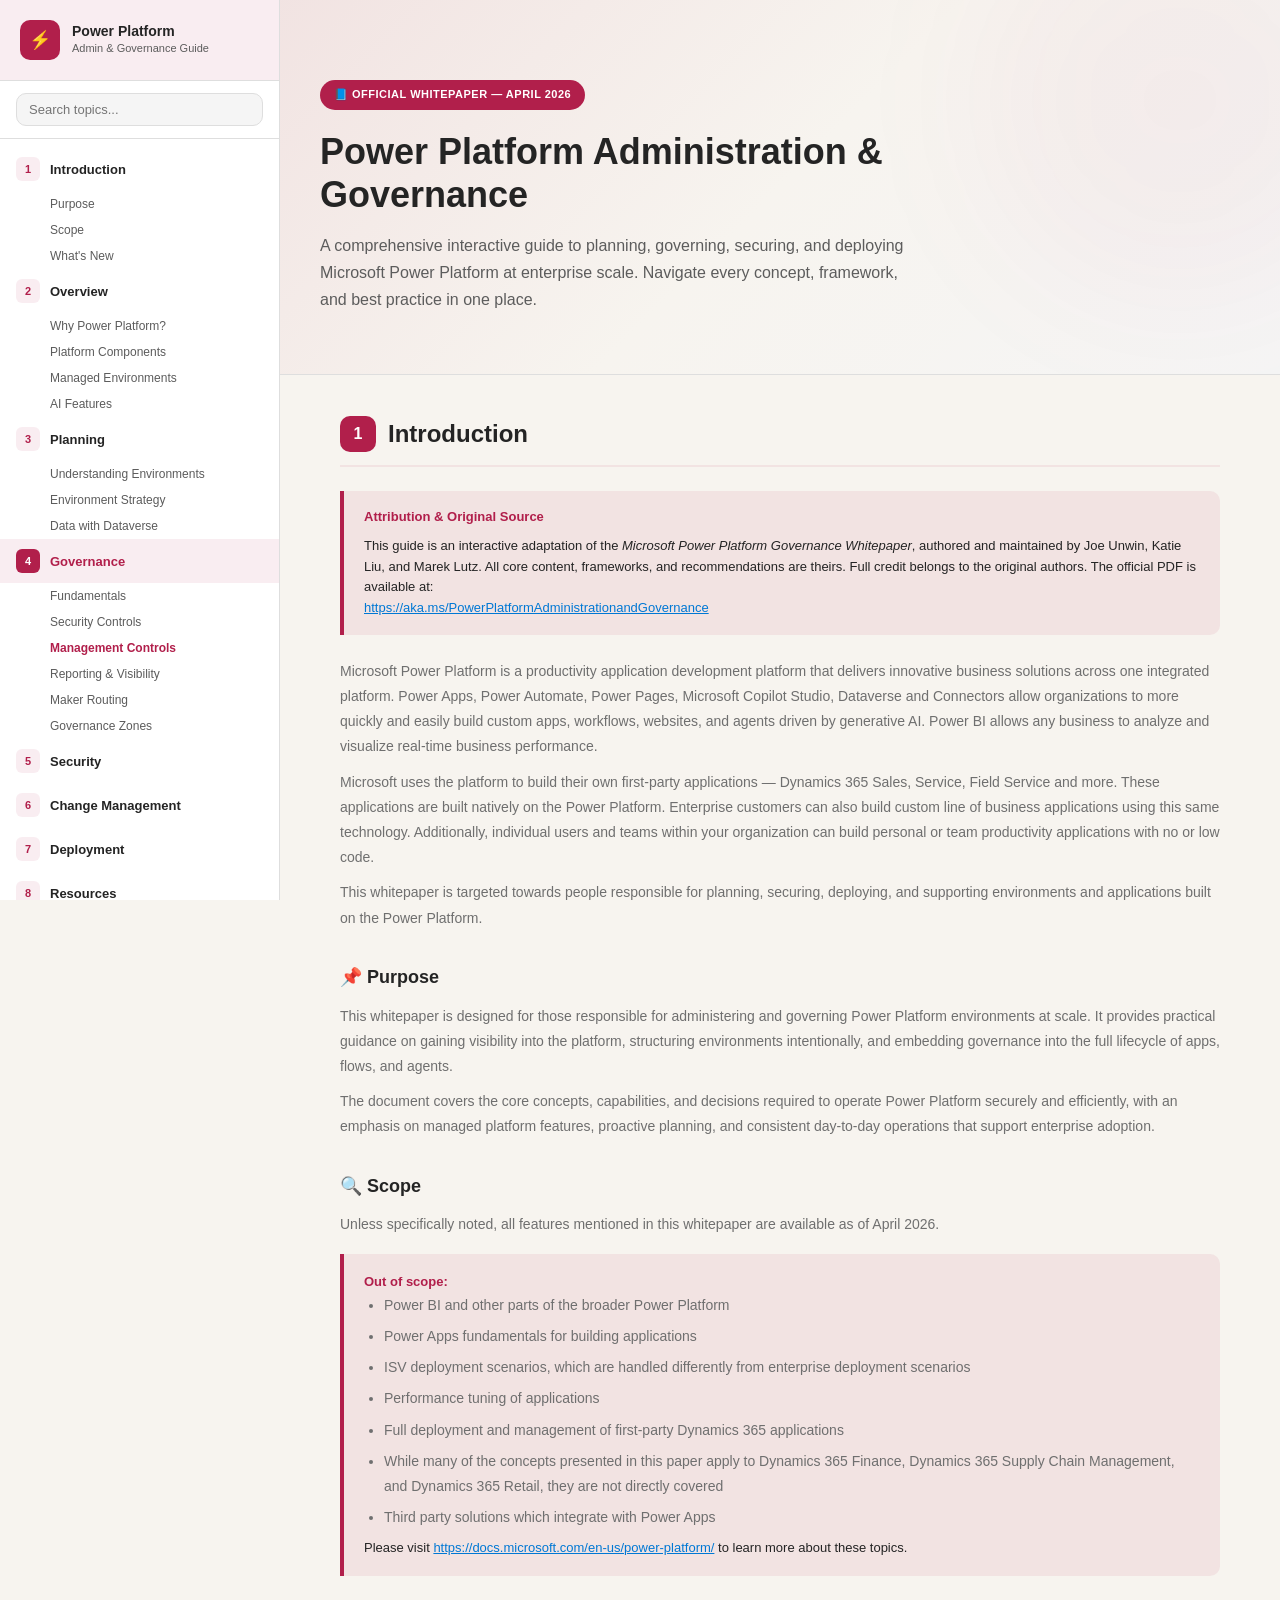
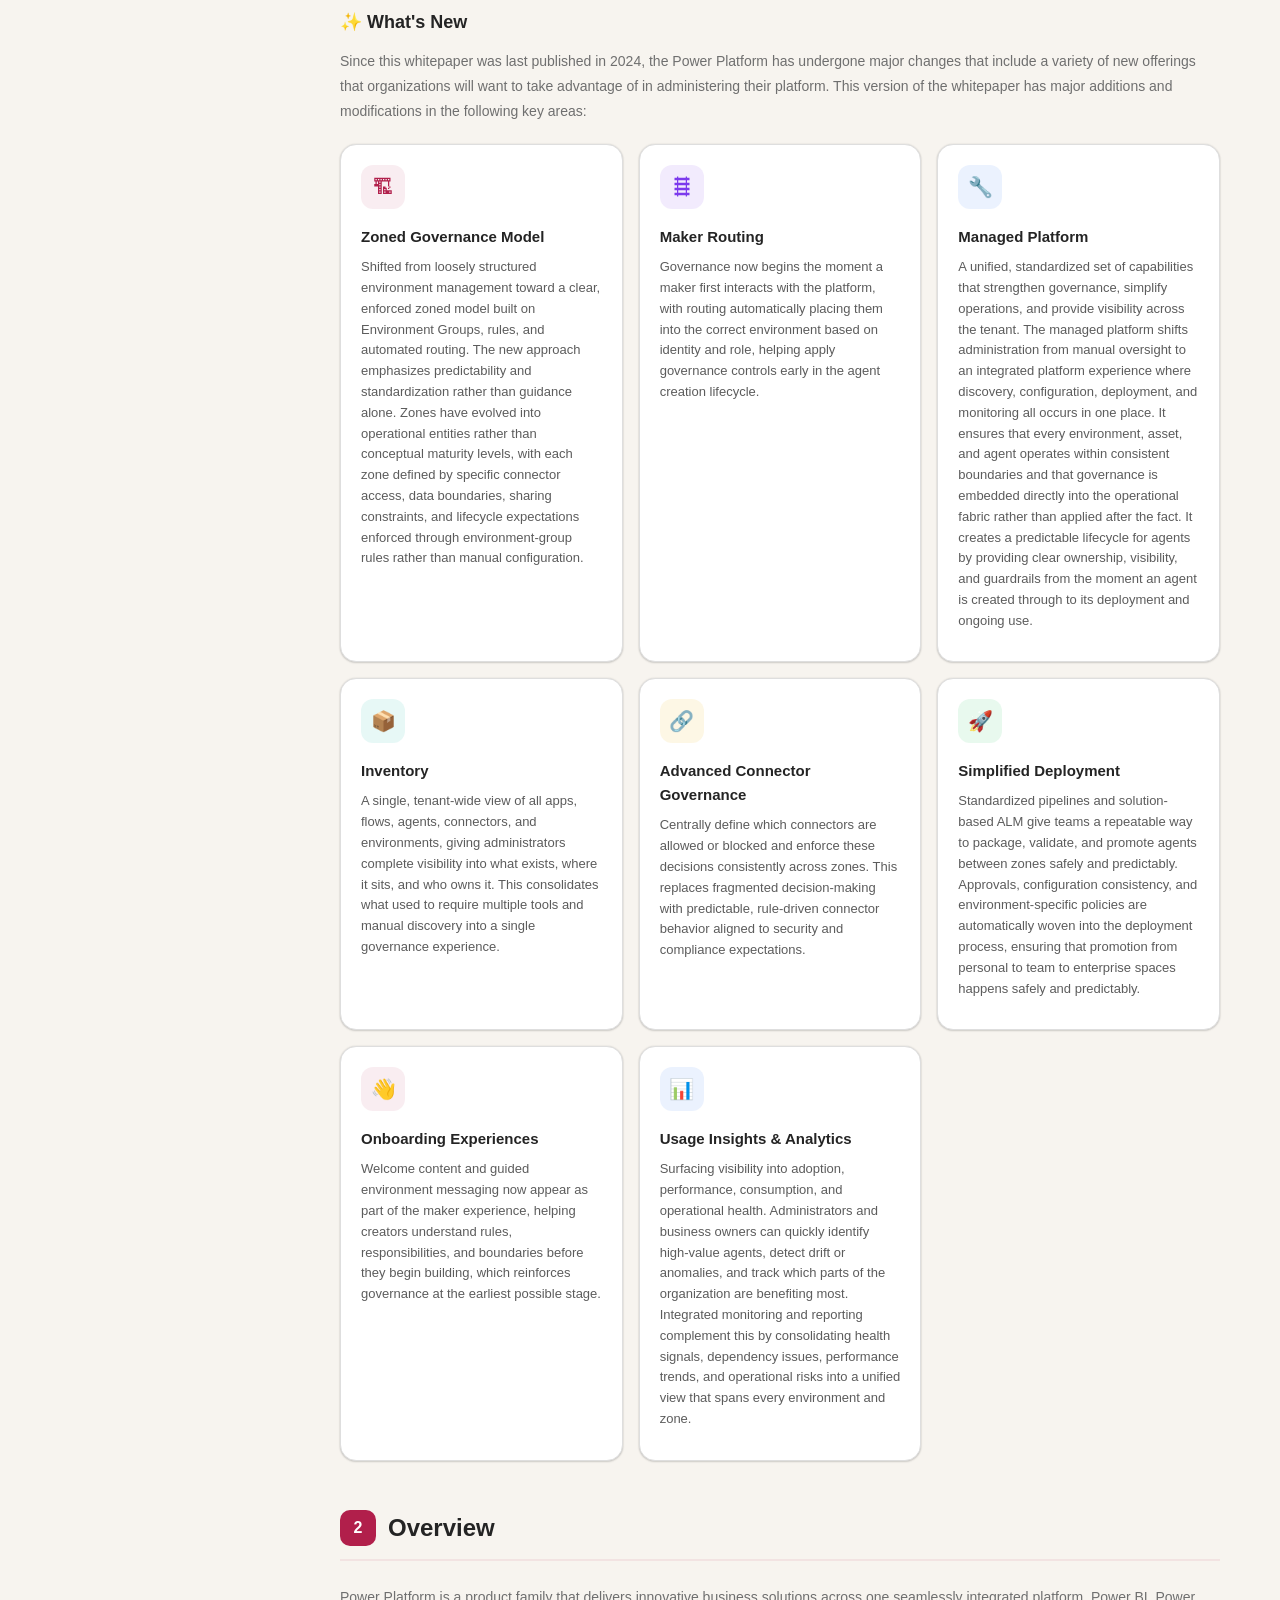
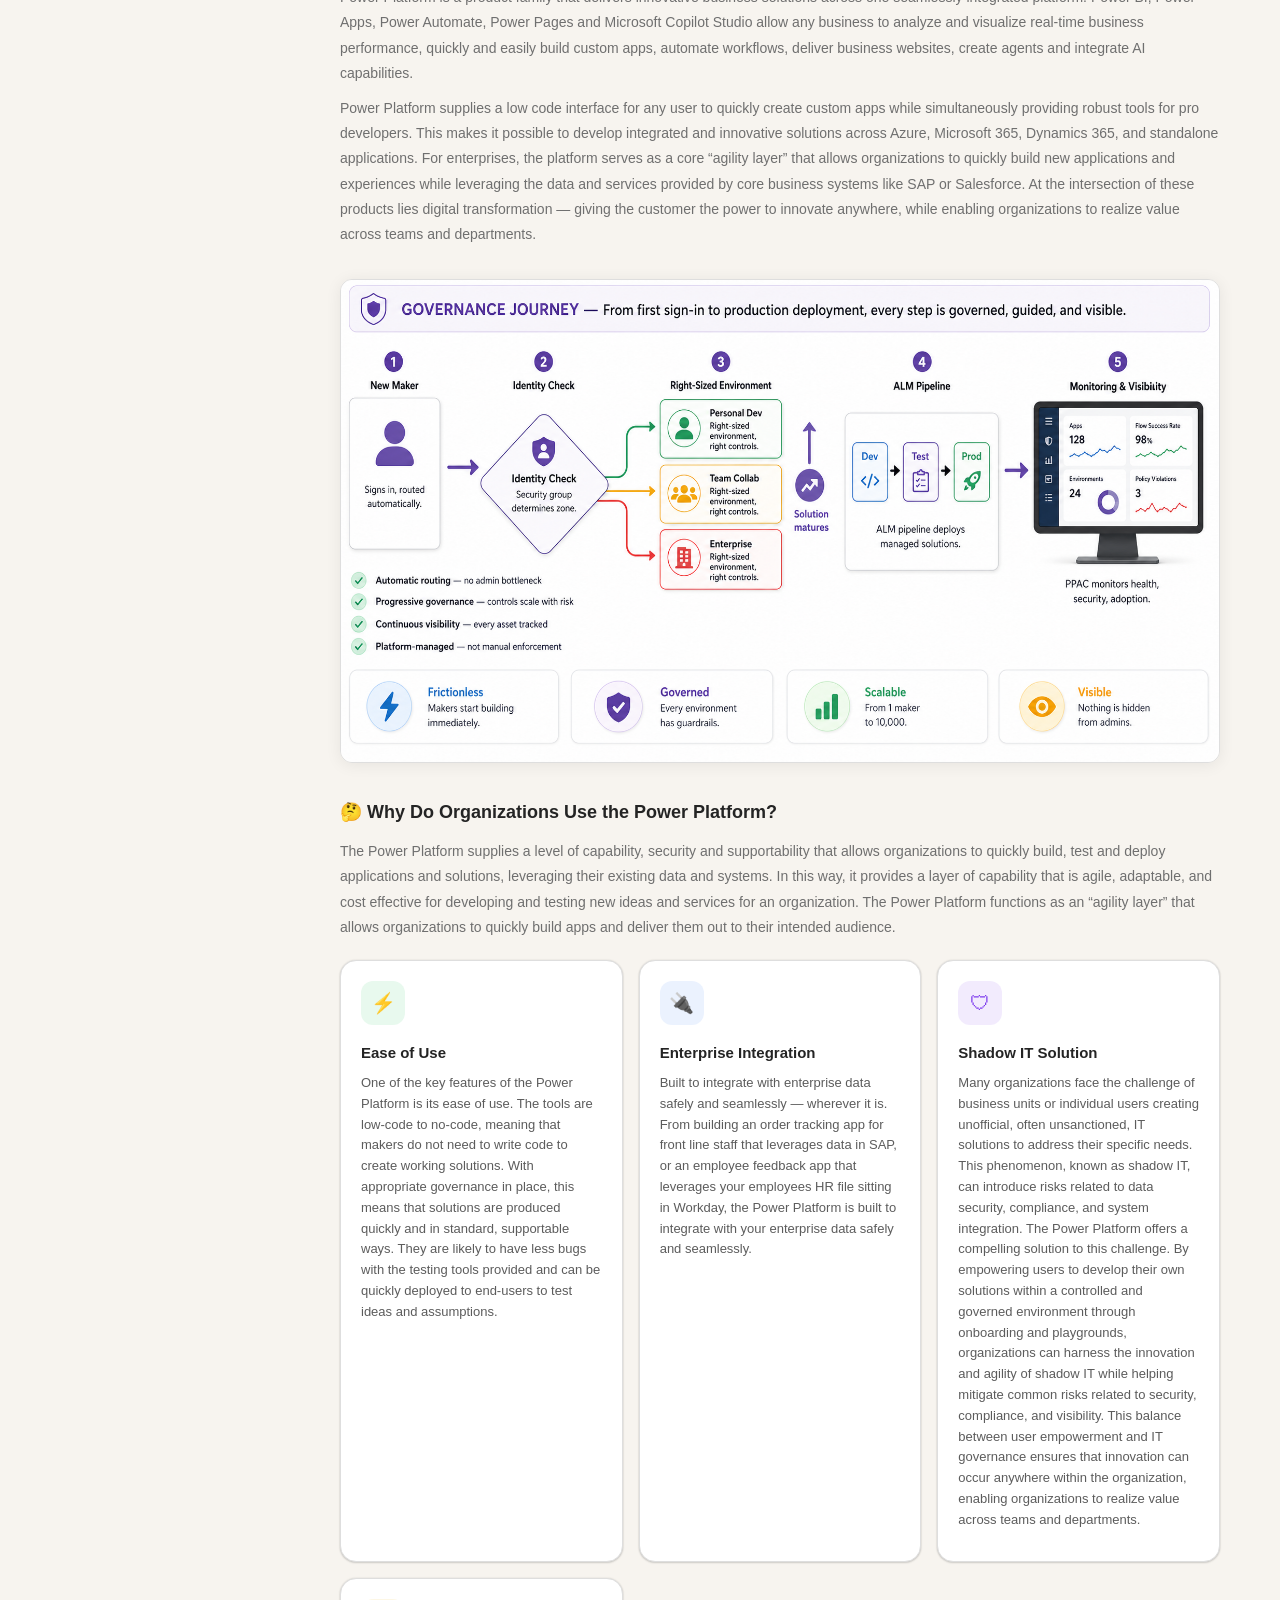
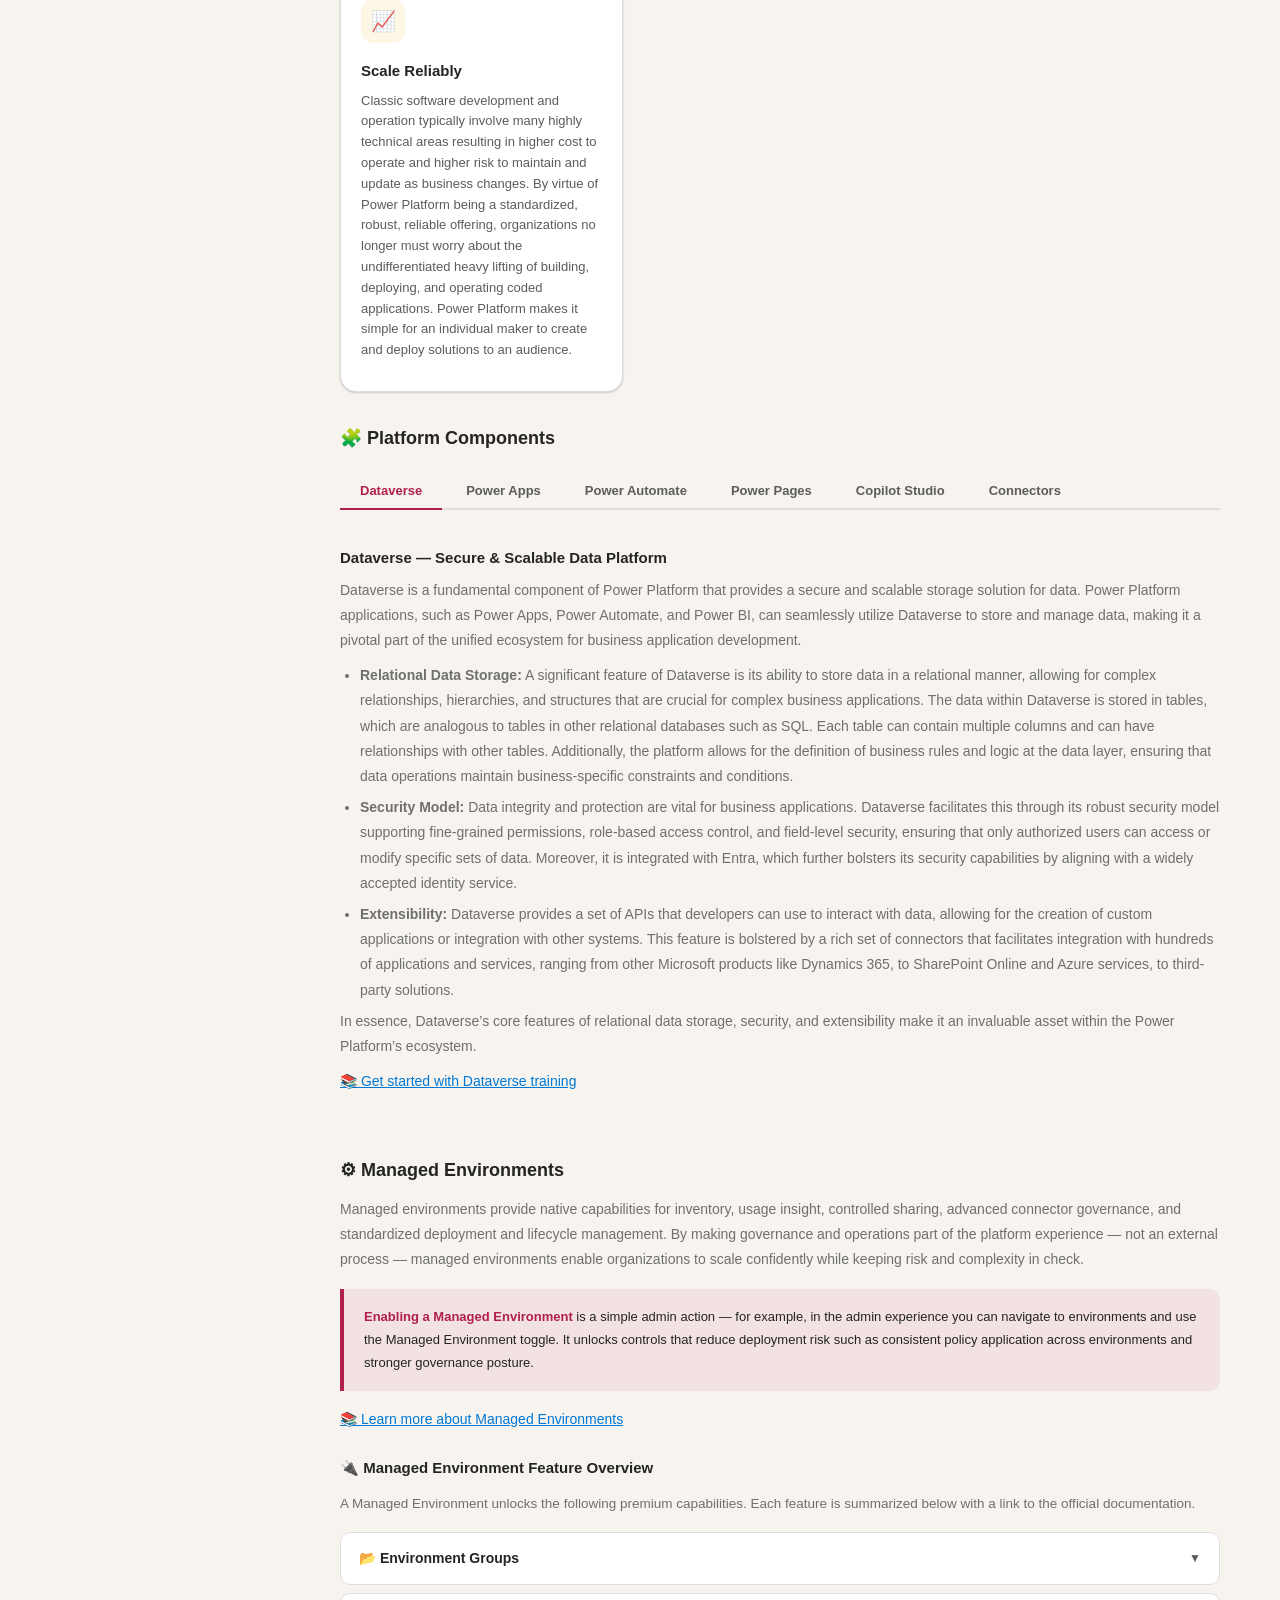
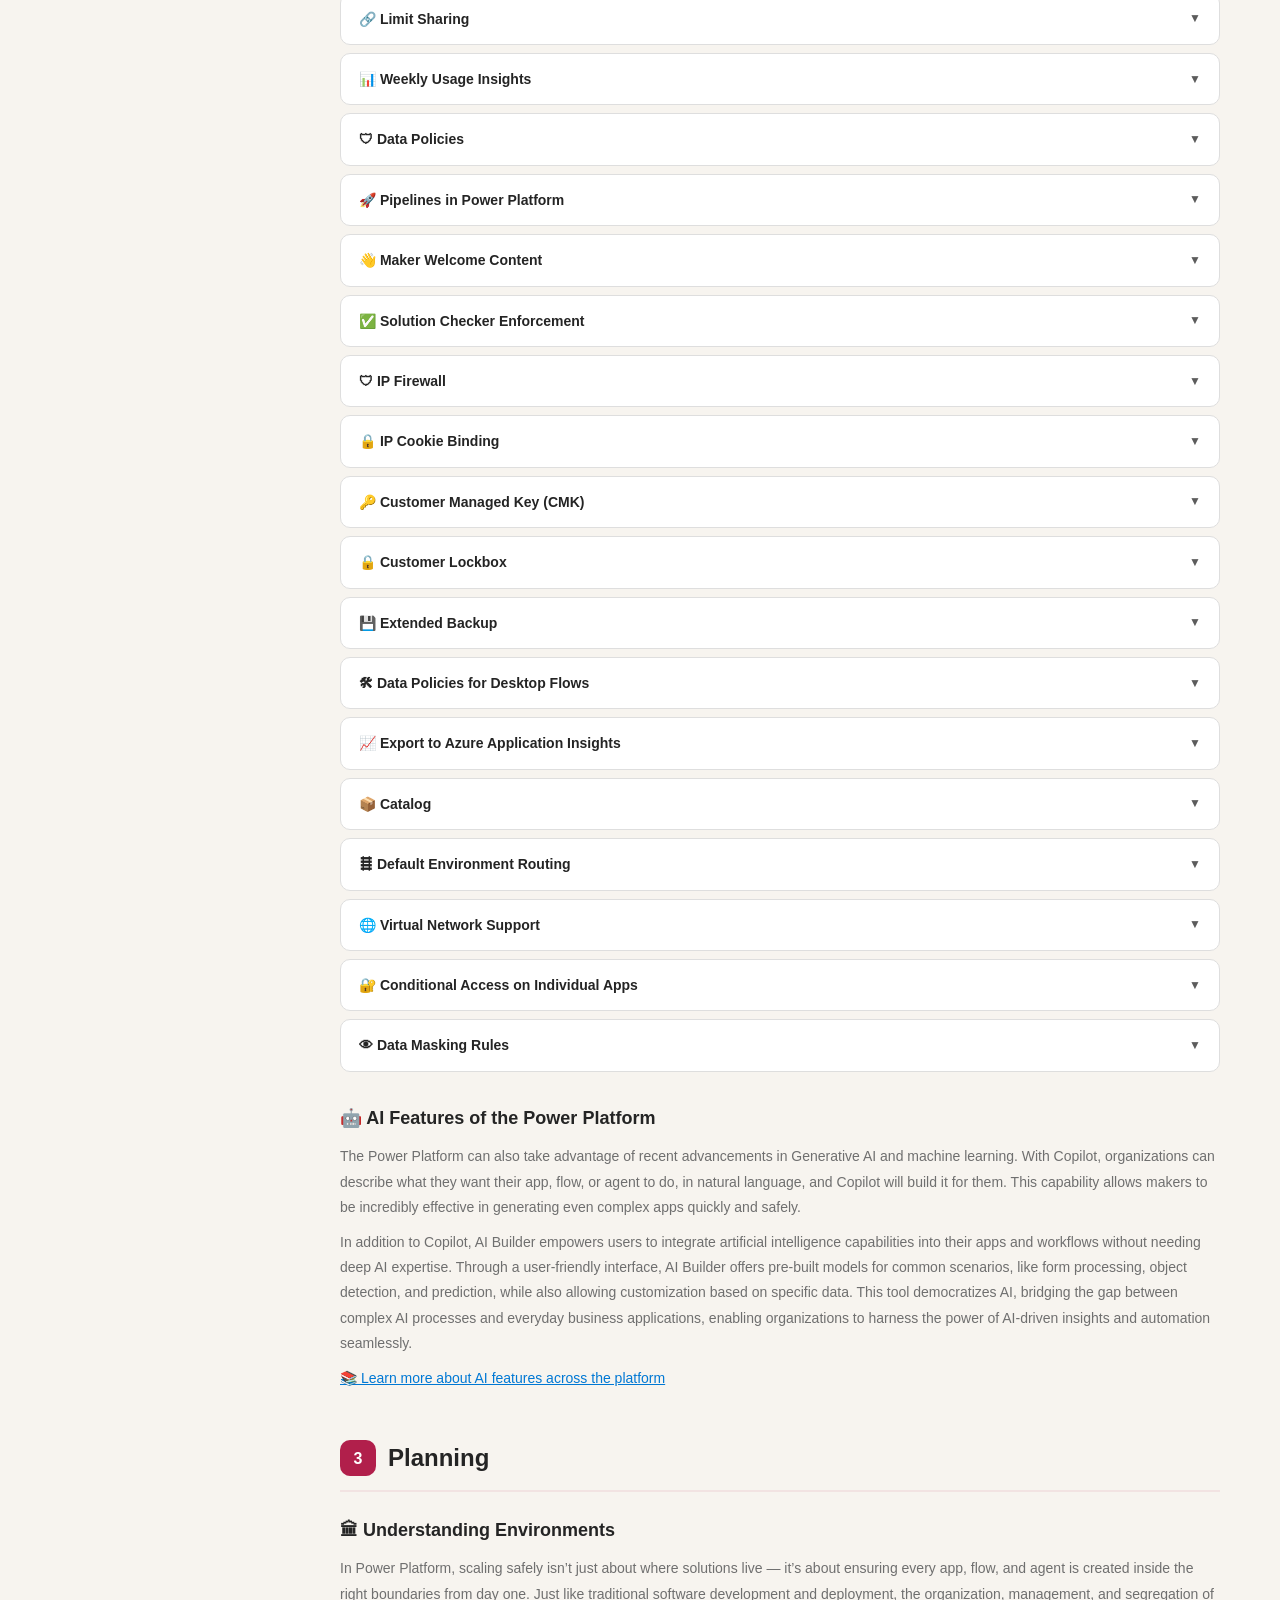
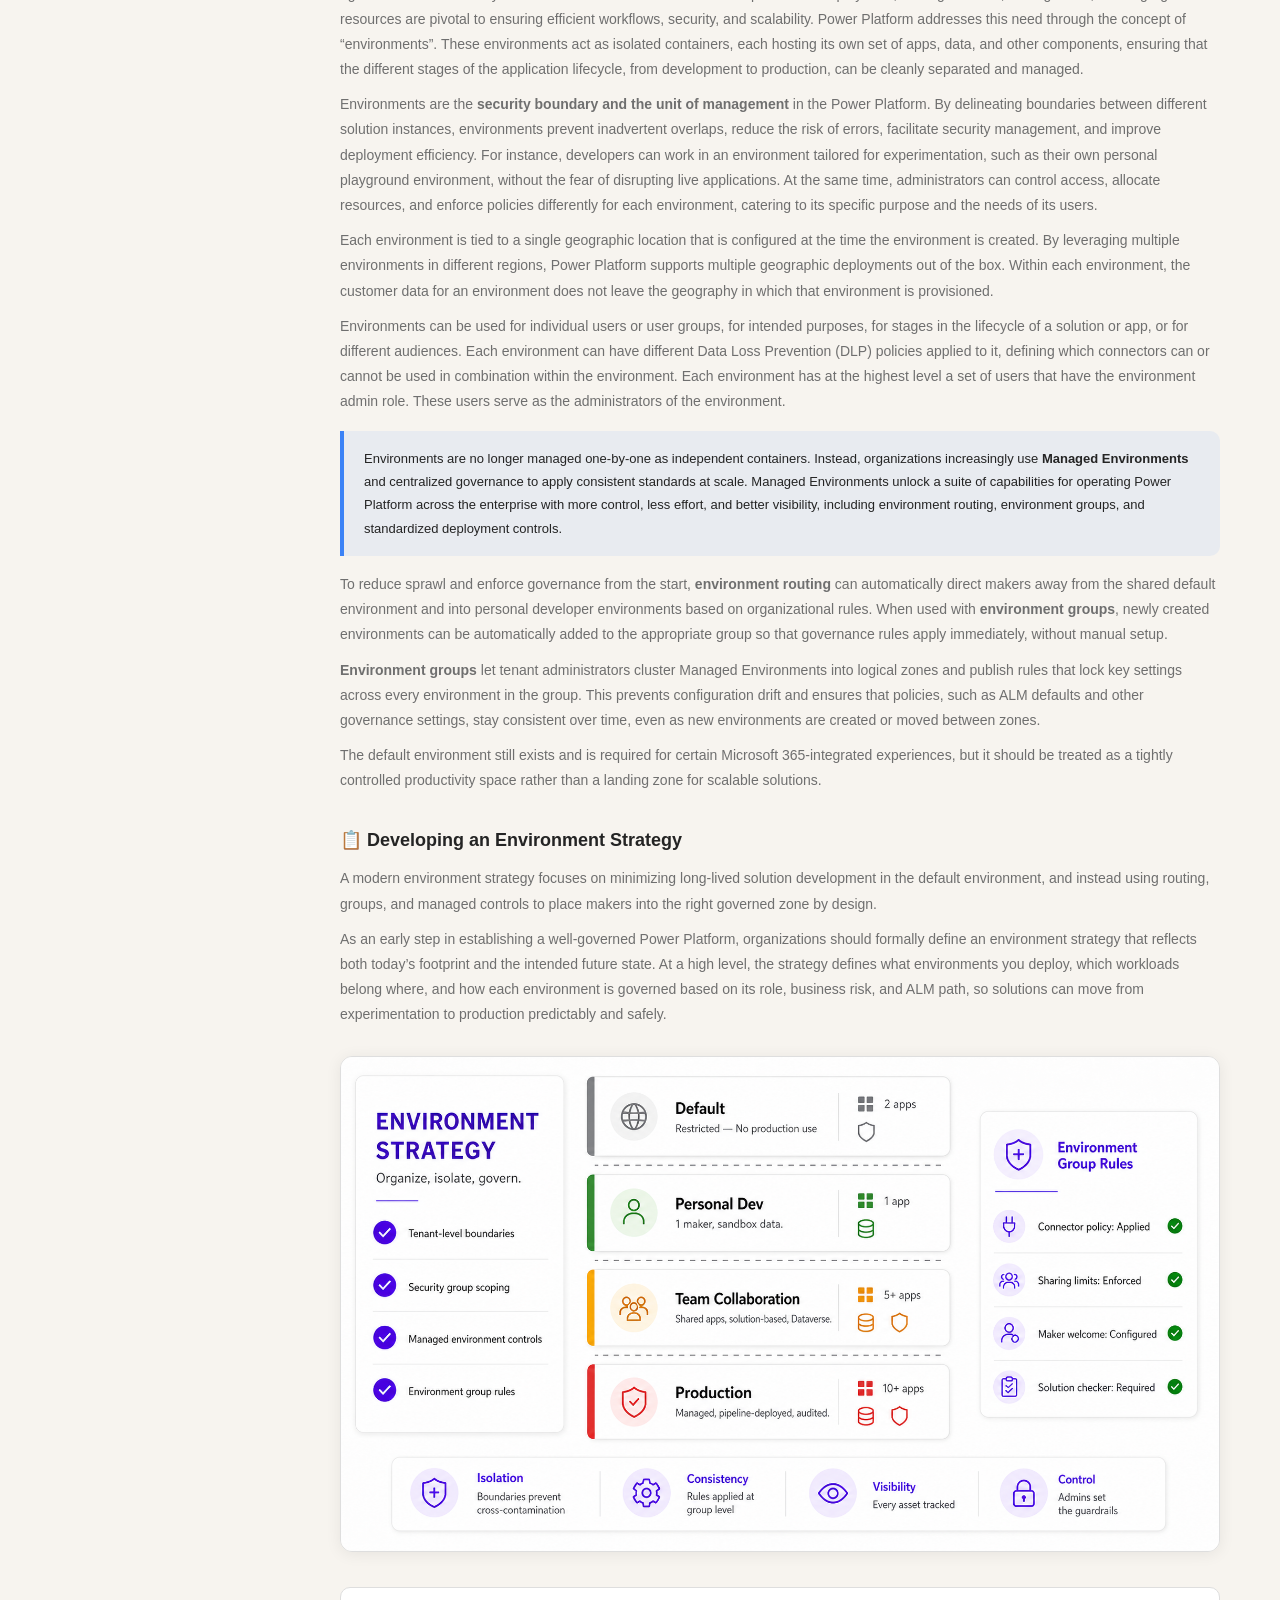
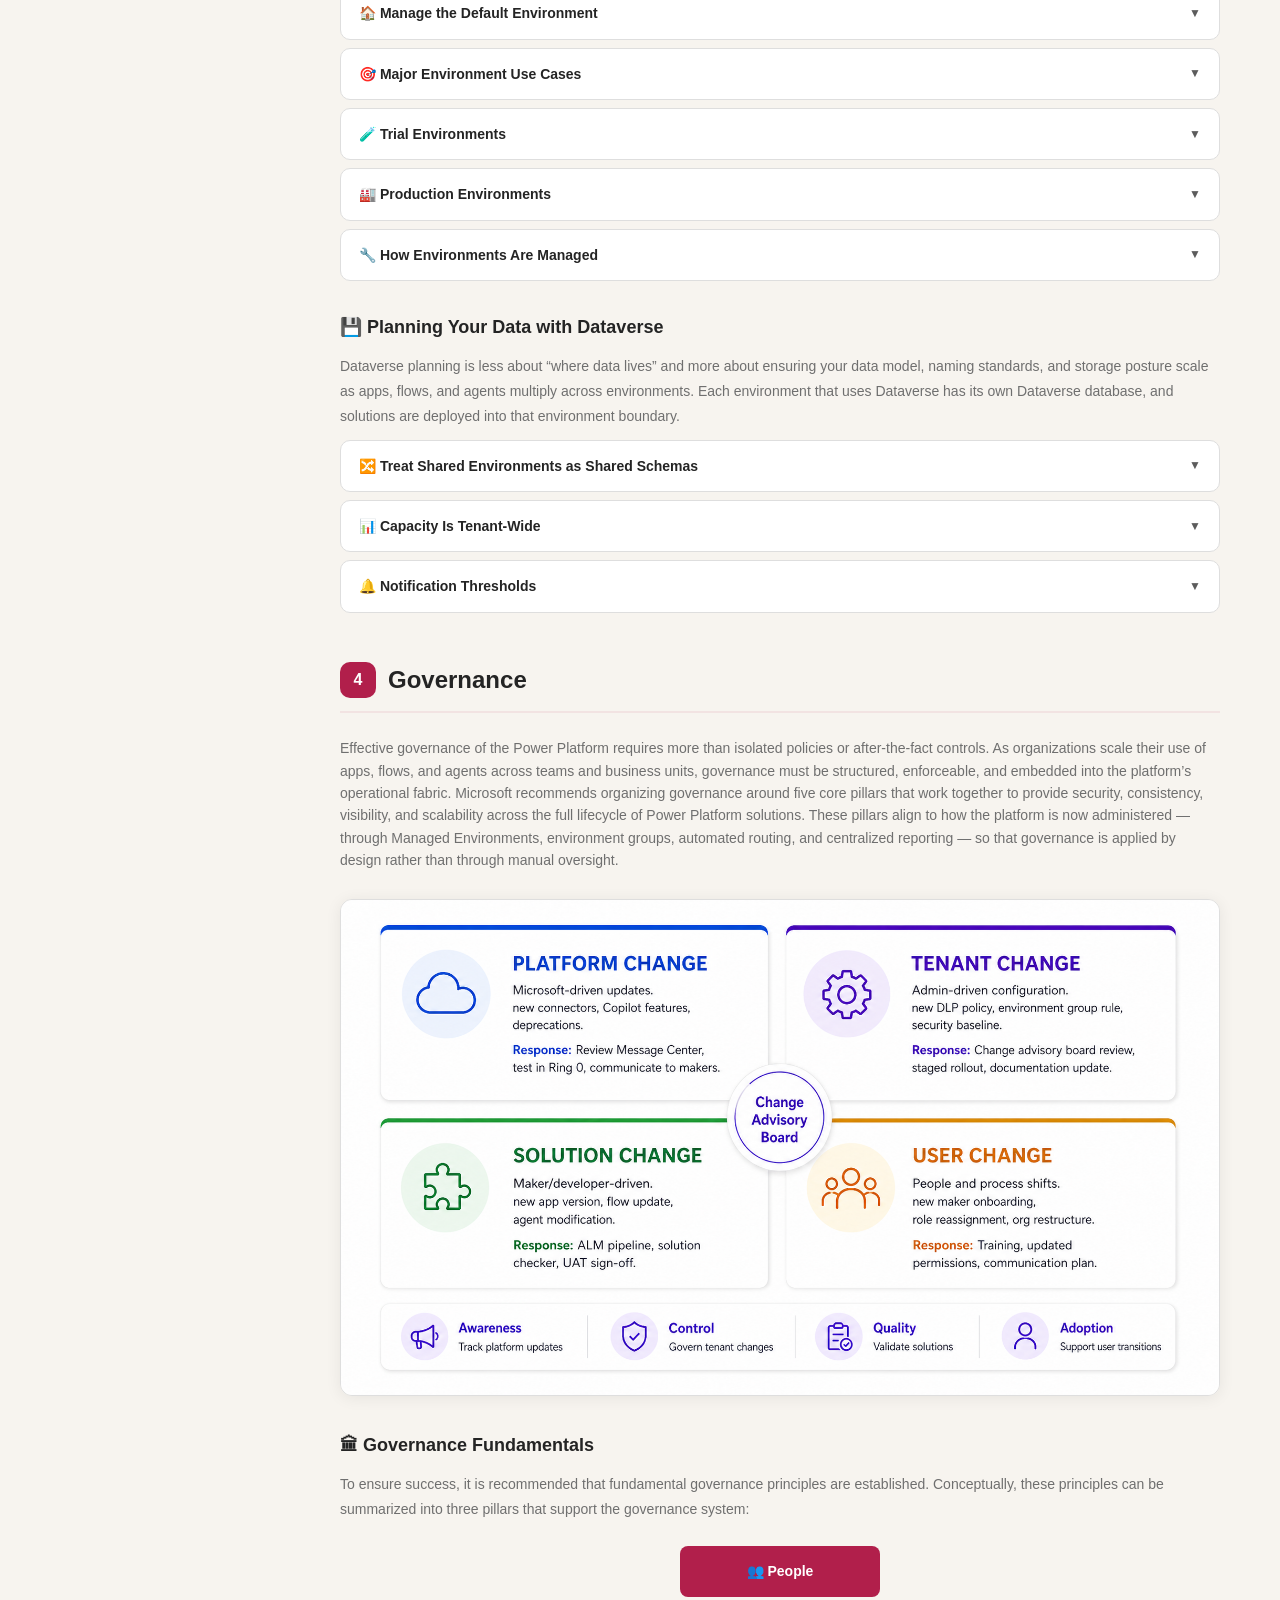
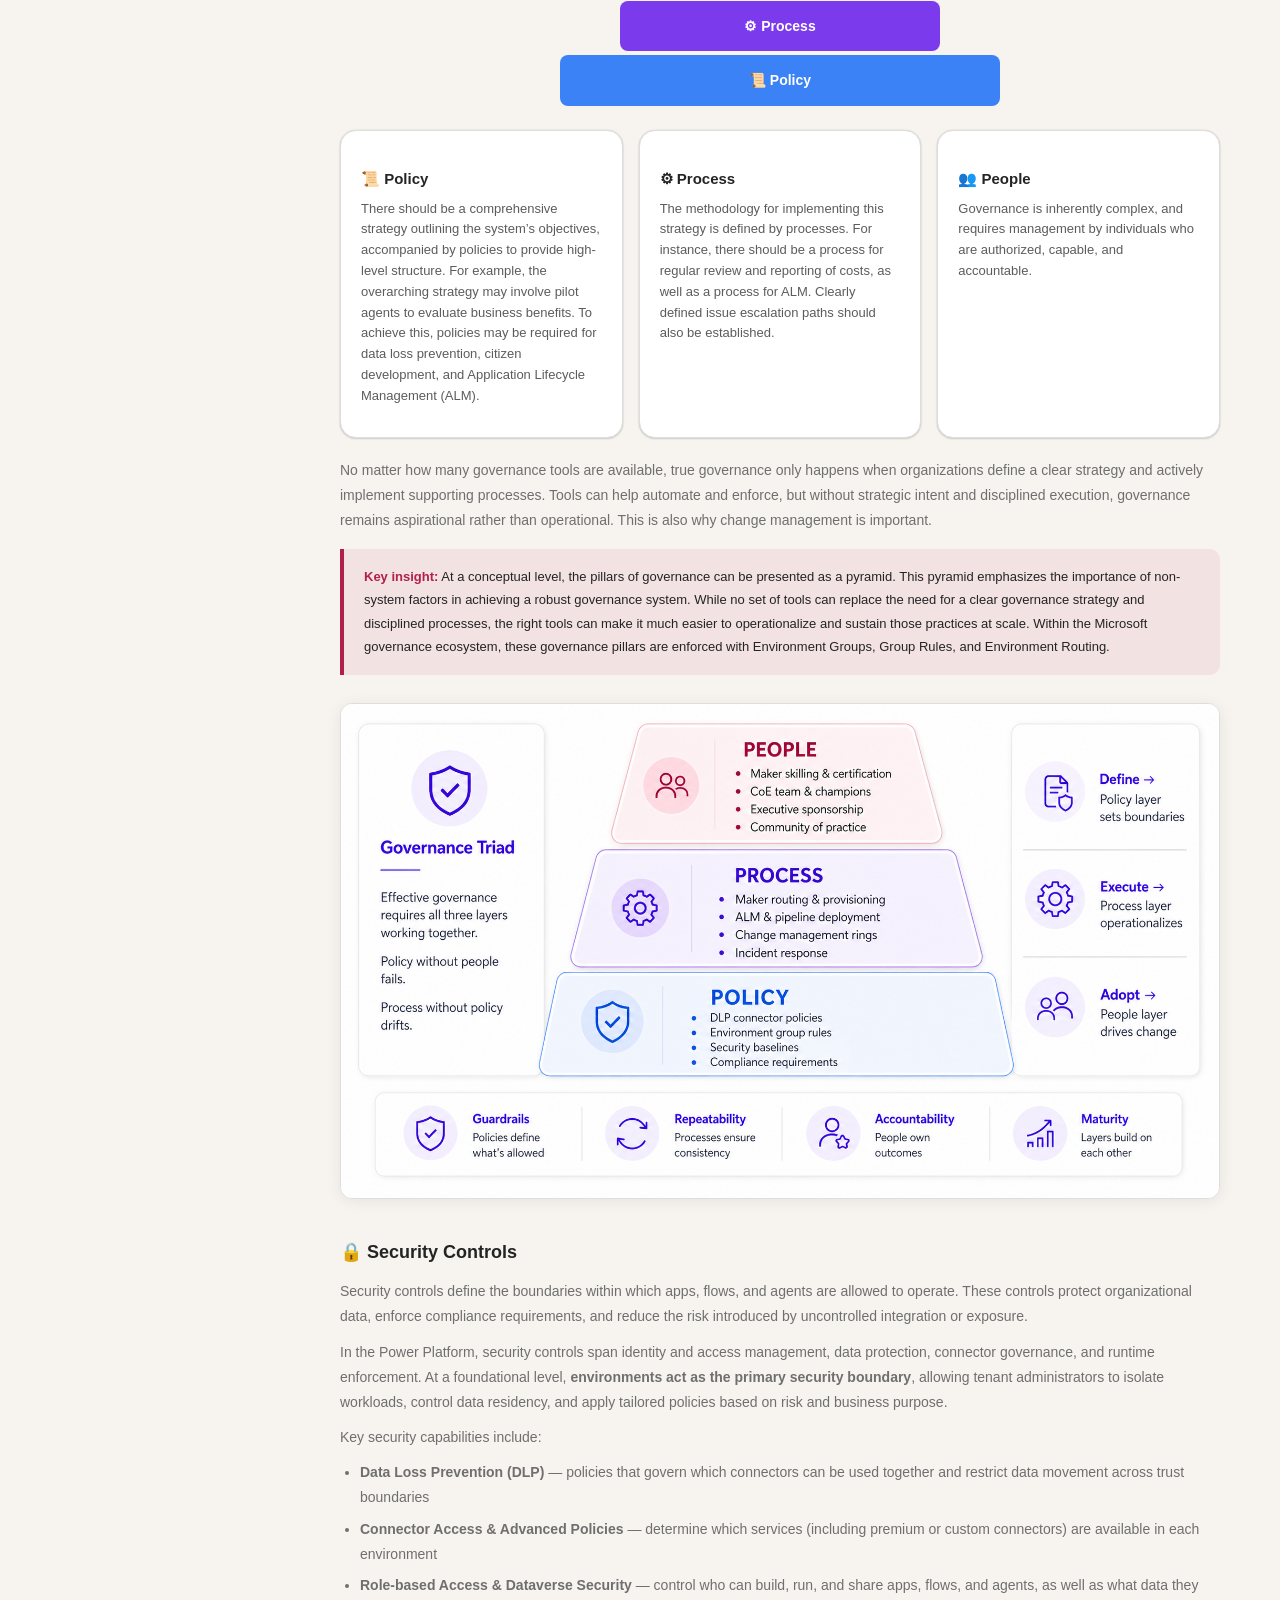
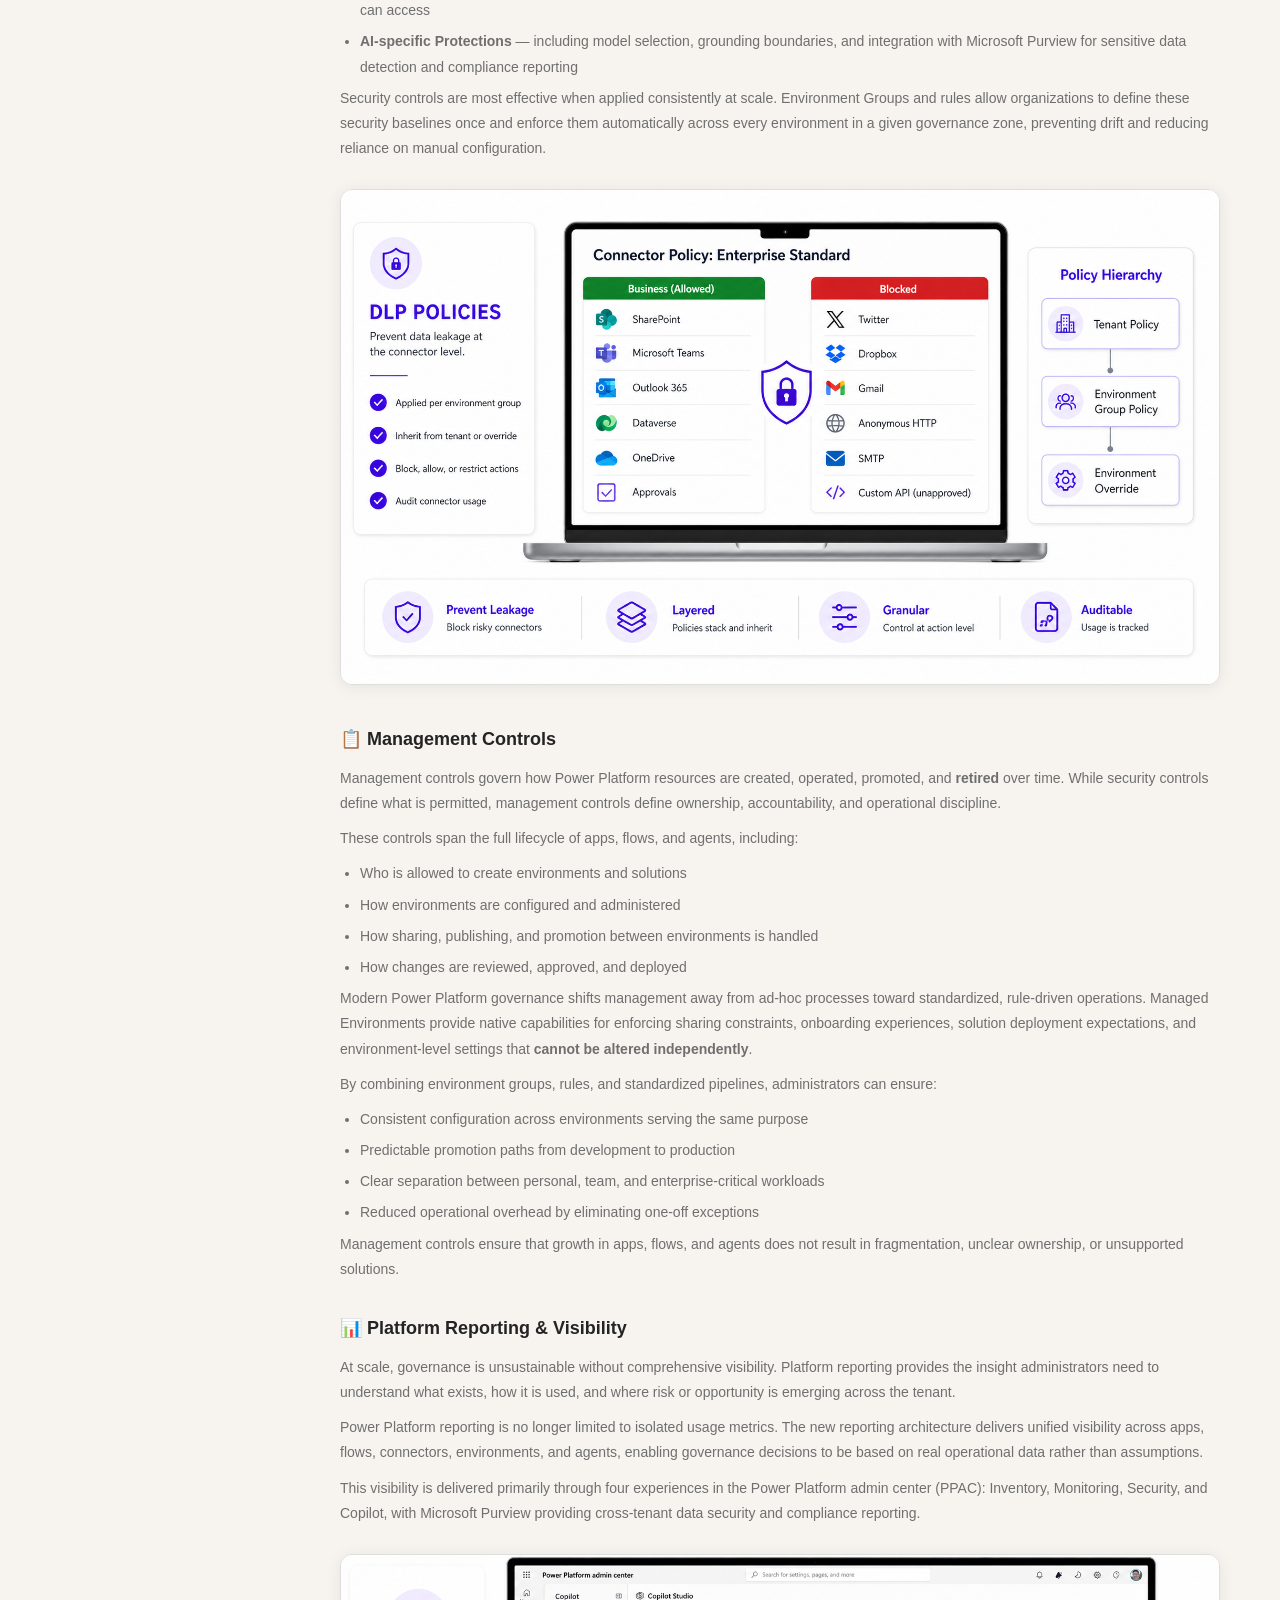
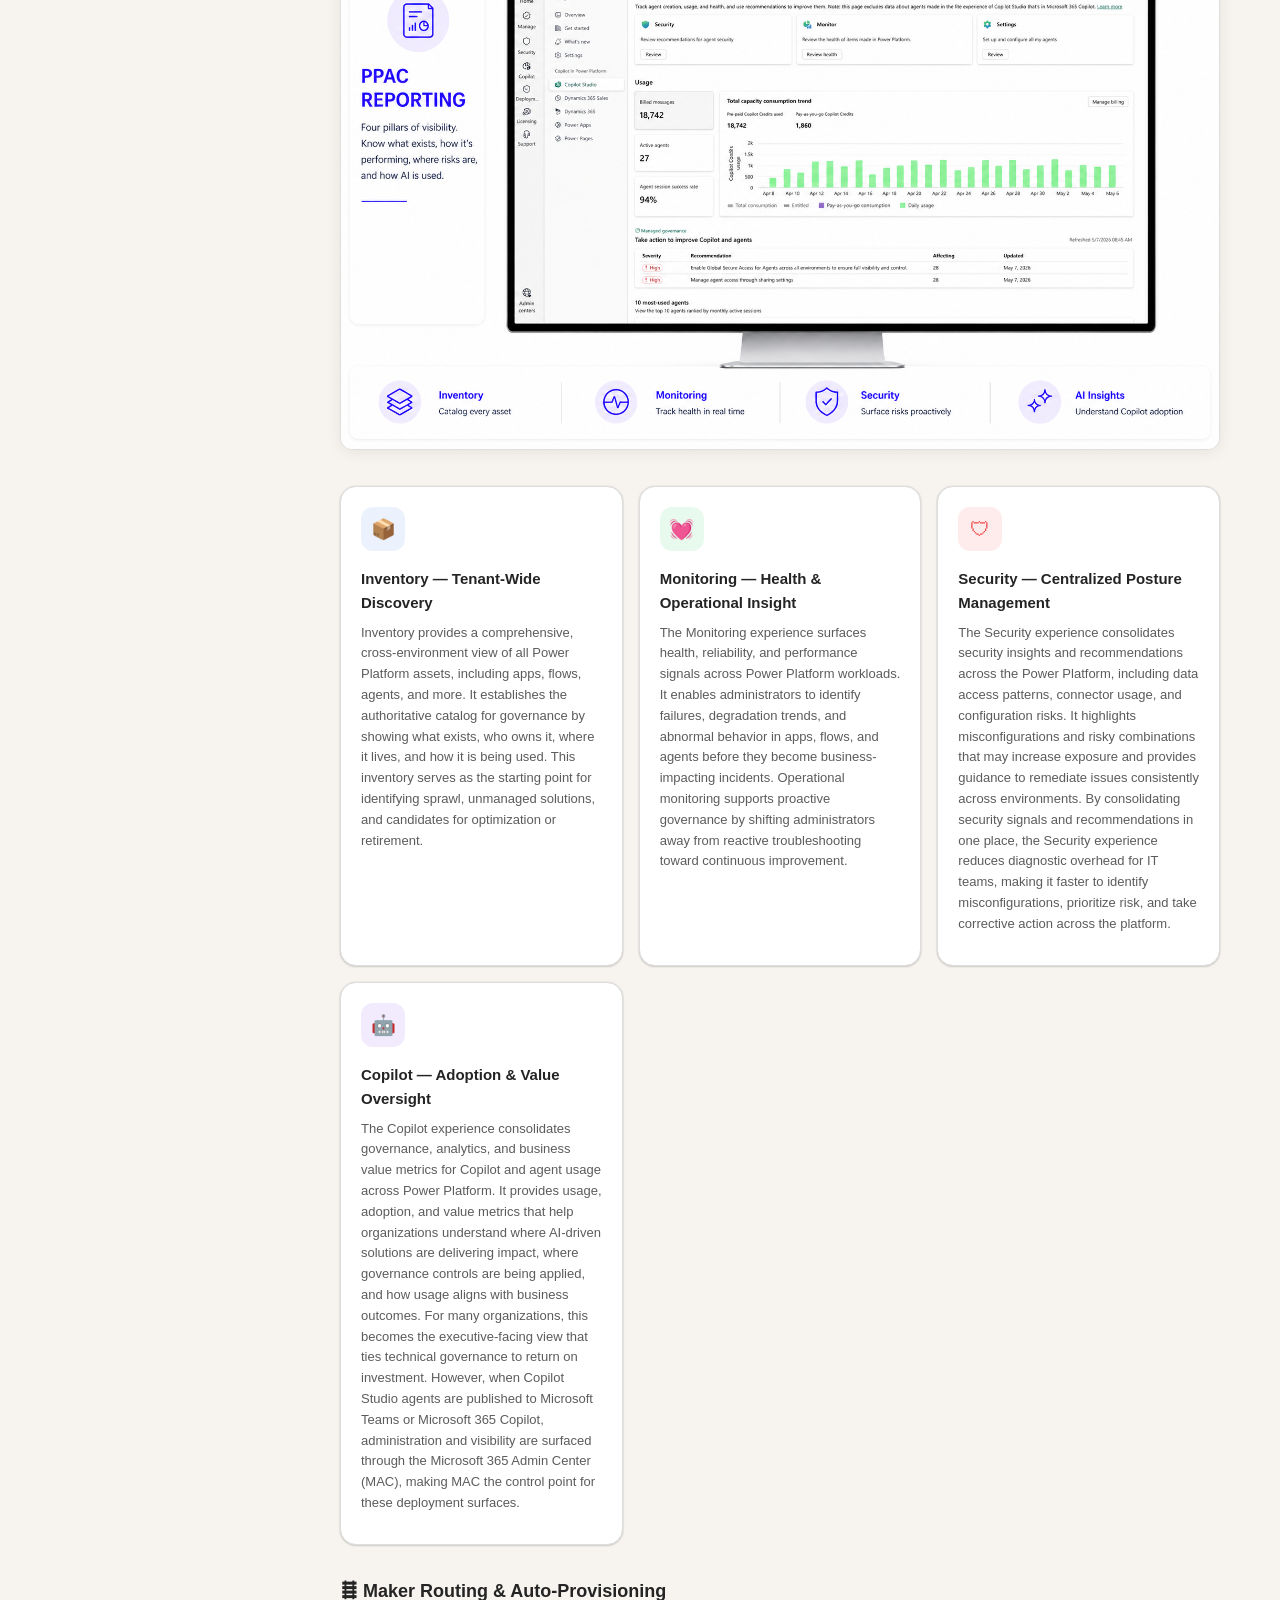
==== commit e79c8580: "Remove ZIP download, update whitepaper link, add engagement analytics" ====
--- a/index.html
+++ b/index.html
@@ -135,6 +135,42 @@
 .narrative-figure img{max-width:100%;height:auto;border-radius:12px;border:1px solid var(--cp-border);box-shadow:0 2px 16px rgba(0,0,0,0.07);transition:box-shadow .3s}
 .narrative-figure img:hover{box-shadow:0 4px 24px rgba(0,0,0,0.12)}
 .narrative-figure figcaption{font-size:12px;color:var(--cp-text-muted);margin-top:10px;font-style:italic;line-height:1.5}
+
+/* ── Engagement Analytics Panel ── */
+.analytics-overlay{display:none;position:fixed;inset:0;background:var(--cp-overlay);z-index:600;align-items:center;justify-content:center;backdrop-filter:blur(4px)}
+.analytics-overlay.show{display:flex}
+.analytics-panel{background:var(--cp-surface);border-radius:16px;max-width:860px;width:92%;max-height:88vh;overflow-y:auto;box-shadow:var(--cp-shadow);padding:32px;position:relative}
+.analytics-close{position:absolute;top:16px;right:16px;width:32px;height:32px;border-radius:8px;border:1px solid var(--cp-border);background:var(--cp-surface-soft);cursor:pointer;font-size:16px;color:var(--cp-text-muted);display:flex;align-items:center;justify-content:center}
+.analytics-panel h3{font-size:20px;font-weight:700;margin-bottom:4px;display:flex;align-items:center;gap:8px}
+.analytics-panel .analytics-sub{font-size:12px;color:var(--cp-text-muted);margin-bottom:24px}
+.analytics-tabs{display:flex;gap:4px;border-bottom:2px solid var(--cp-border);margin-bottom:20px}
+.analytics-tab{padding:8px 16px;border:none;background:none;color:var(--cp-text-muted);font-size:13px;font-weight:600;cursor:pointer;position:relative}
+.analytics-tab.active{color:var(--cp-accent)}
+.analytics-tab.active::after{content:'';position:absolute;bottom:-2px;left:0;right:0;height:2px;background:var(--cp-accent)}
+.analytics-tab-panel{display:none}.analytics-tab-panel.active{display:block}
+.analytics-bar-chart{display:flex;flex-direction:column;gap:6px;margin:16px 0}
+.analytics-bar-row{display:flex;align-items:center;gap:10px;font-size:12px}
+.analytics-bar-label{width:200px;text-align:right;color:var(--cp-text-soft);white-space:nowrap;overflow:hidden;text-overflow:ellipsis;flex-shrink:0}
+.analytics-bar-track{flex:1;height:22px;background:var(--cp-surface-soft);border-radius:4px;position:relative;overflow:hidden;border:1px solid var(--cp-border)}
+.analytics-bar-fill{height:100%;border-radius:4px;background:var(--cp-accent);transition:width .4s ease;min-width:2px;display:flex;align-items:center;padding-left:8px;font-size:11px;font-weight:600;color:var(--cp-accent-fg)}
+.analytics-bar-val{width:50px;font-weight:600;color:var(--cp-text);font-size:12px}
+.analytics-stat-grid{display:grid;grid-template-columns:repeat(auto-fill,minmax(170px,1fr));gap:12px;margin-bottom:20px}
+.analytics-stat-card{background:var(--cp-surface-soft);border:1px solid var(--cp-border);border-radius:10px;padding:16px;text-align:center}
+.analytics-stat-card .big{font-size:28px;font-weight:700;color:var(--cp-accent)}
+.analytics-stat-card .lbl{font-size:11px;color:var(--cp-text-muted);text-transform:uppercase;letter-spacing:.5px;margin-top:4px}
+.analytics-event-list{max-height:300px;overflow-y:auto;font-size:12px;border:1px solid var(--cp-border);border-radius:8px}
+.analytics-event-list table{width:100%;border-collapse:collapse}
+.analytics-event-list th{position:sticky;top:0;background:var(--cp-accent-soft);padding:8px 12px;text-align:left;font-weight:600;font-size:11px;text-transform:uppercase;letter-spacing:.3px}
+.analytics-event-list td{padding:6px 12px;border-top:1px solid var(--cp-border);color:var(--cp-text-soft)}
+.analytics-actions{display:flex;gap:8px;margin-top:20px;flex-wrap:wrap}
+.analytics-btn{padding:8px 16px;border-radius:.625rem;border:1px solid var(--cp-border);background:var(--cp-surface-soft);color:var(--cp-text);font-size:12px;font-weight:600;cursor:pointer;transition:background .15s}
+.analytics-btn:hover{background:var(--cp-accent-soft)}
+.analytics-btn.primary{background:var(--cp-accent);color:var(--cp-accent-fg);border-color:var(--cp-accent)}
+.analytics-btn.primary:hover{background:var(--cp-accent-hover)}
+.analytics-config-row{display:flex;gap:8px;align-items:center;margin-bottom:16px;flex-wrap:wrap}
+.analytics-config-row input{flex:1;min-width:200px;padding:8px 12px;border-radius:.625rem;border:1px solid var(--cp-border);background:var(--cp-surface-soft);color:var(--cp-text);font-size:12px;outline:none;font-family:monospace}
+.analytics-config-row input:focus{border-color:var(--cp-accent)}
+.analytics-config-row label{font-size:12px;font-weight:600;color:var(--cp-text-muted);white-space:nowrap}
 </style>
 </head>
 <body>
@@ -159,8 +195,7 @@
 <div class="callout" style="border-left-color:var(--cp-accent);background:var(--cp-accent-soft);margin-bottom:24px;font-size:13.5px;line-height:1.6">
 <p style="margin:0"><strong>Attribution &amp; Original Source</strong></p>
 <p style="margin:8px 0 0">This guide is an interactive adaptation of the <em>Microsoft Power Platform Governance Whitepaper</em>, authored and maintained by Joe Unwin, Katie Liu, and Marek Lutz. All core content, frameworks, and recommendations are theirs. Full credit belongs to the original authors. The official PDF is available at:<br>
-<a href="https://lnkd.in/gg4BDqKG" style="color:var(--cp-link);word-break:break-all" target="_blank" rel="noopener">https://lnkd.in/gg4BDqKG</a></p>
-<p style="margin:12px 0 0"><a href="power_platform_governance_guide.zip" download style="display:inline-flex;align-items:center;gap:8px;padding:8px 18px;background:var(--cp-accent);color:var(--cp-accent-fg);border-radius:.625rem;text-decoration:none;font-size:13px;font-weight:600">&#11015;&#65039; Download ZIP Version</a></p>
+<a href="https://aka.ms/PowerPlatformAdministrationandGovernance" style="color:var(--cp-link);word-break:break-all" target="_blank" rel="noopener">https://aka.ms/PowerPlatformAdministrationandGovernance</a></p>
 </div>
 
 <div class="subsection" id="sec-intro-opening" data-search="power platform productivity application development platform power apps automate pages copilot studio dataverse connectors dynamics 365">
@@ -1068,6 +1103,43 @@
 
 <button class="back-to-top" id="backToTop" onclick="window.scrollTo({top:0,behavior:'smooth'})">&#8593;</button>
 
+<!-- Engagement Analytics Panel -->
+<div class="analytics-overlay" id="analyticsOverlay" onclick="if(event.target===this)closeAnalytics()">
+<div class="analytics-panel">
+<button class="analytics-close" onclick="closeAnalytics()">&#10005;</button>
+<h3>&#128202; Content Engagement</h3>
+<p class="analytics-sub">Press <kbd>Ctrl+Shift+A</kbd> to toggle &bull; Data from this browser session + stored history</p>
+
+<div class="analytics-config-row">
+<label>App Insights Connection String:</label>
+<input type="text" id="aiConnStr" placeholder="InstrumentationKey=00000000-...;IngestionEndpoint=https://..." oninput="engAnalytics.saveConfig(this.value)">
+</div>
+
+<div class="analytics-stat-grid" id="analyticsStats"></div>
+
+<div class="analytics-tabs" id="analyticsTabs">
+<button class="analytics-tab active" onclick="switchAnalyticsTab(event,'atab-dwell')">Time on Section</button>
+<button class="analytics-tab" onclick="switchAnalyticsTab(event,'atab-events')">Events</button>
+<button class="analytics-tab" onclick="switchAnalyticsTab(event,'atab-searches')">Searches</button>
+</div>
+
+<div class="analytics-tab-panel active" id="atab-dwell">
+<div class="analytics-bar-chart" id="analyticsDwell"></div>
+</div>
+<div class="analytics-tab-panel" id="atab-events">
+<div class="analytics-event-list" id="analyticsEvents"></div>
+</div>
+<div class="analytics-tab-panel" id="atab-searches">
+<div class="analytics-bar-chart" id="analyticsSearches"></div>
+</div>
+
+<div class="analytics-actions">
+<button class="analytics-btn" onclick="engAnalytics.exportCSV()">&#128229; Export CSV</button>
+<button class="analytics-btn" onclick="engAnalytics.clearData()">&#128465; Clear Local Data</button>
+</div>
+</div>
+</div>
+
 
 <script>
 var chapters=[
@@ -1090,14 +1162,265 @@
 z2:{badge:'Zone 2 &mdash; Yellow',color:'var(--zone2)',title:'Team Collaboration',content:'<p>Zone 2 builds on the personal productivity foundation of Zone 1 and introduces shared, governed collaboration across teams and departments. This zone is designed for apps, flows, and agents that support team-level processes, require shared ownership, or interact with departmental data, while still remaining within clearly defined governance boundaries.</p><p>Zone 2 environments are implemented as managed environments grouped under a dedicated environment group in the Power Platform admin center (PPAC). Governance in this zone shifts from individual containment toward controlled collaboration, balancing increased capability with stronger enforcement, visibility, and lifecycle discipline.</p><p>Assets in Zone 2 are expected to be intentional, reusable, and supportable, with a clearer promotion path toward enterprise-managed deployment when business criticality increases.</p><h4>Platform Characteristics</h4><p>Zone 2 supports collaborative solutions that are used by multiple users within a team, function, or department.</p><p>These include:</p><ul><li><strong>Power Apps</strong> used by teams to manage shared processes (for example, intake, approvals, or operational tracking).</li><li><strong>Power Automate</strong> flows that orchestrate departmental workflows, integrations, or system interactions.</li><li><strong>Agents built with Copilot Studio</strong> that assist teams with task execution, information retrieval, or process automation, operating within defined connector and data boundaries.</li></ul><p>Unlike Zone 1, assets in Zone 2 are intentionally shared, may have multiple contributors, and are expected to follow a lightweight but consistent application lifecycle model. Ownership is defined at the solution level rather than the individual level, and assets are treated as team resources rather than personal experiments.</p><h4>Security Controls</h4><p>Security controls in Zone 2 are more restrictive than Zone 1, reflecting the increased data access, sharing scope, and operational impact of collaborative solutions.</p><p>Power Platform admin center remains the central control plane for Zone 2 governance, enforcing security consistently across all apps, flows, and agents within the environment group.</p><p>For Zone 2 environment groups, administrators typically configure:</p><ul><li><strong>Advanced connector policies</strong> that allow a broader but still curated set of connectors suited to departmental use, while blocking high-risk or external services.</li><li><strong>Explicit access scoping</strong> using Entra ID security groups, ensuring only approved makers and users can create, modify, or run solutions.</li><li><strong>Enforcement of environment-level security baselines</strong> that cannot be reduced by local environment administrators.</li></ul><p>These controls ensure collaboration does not come at the expense of data protection or compliance, and that solutions operate only within approved integration boundaries.</p><h4>Management Controls</h4><p>Management controls in Zone 2 formalize how collaborative solutions are created, changed, promoted, and operated, without introducing production-grade overhead.</p><p>All Zone 2 environments are configured as managed environments and grouped into a Zone 2 environment group. This allows administrators to apply rules that standardize:</p><ul><li>Sharing defaults and limitations</li><li>Connector availability</li><li>Solution and pipeline requirements</li><li>Maker onboarding experiences</li></ul><p>By enforcing these settings at the environment-group level, organizations prevent configuration drift and ensure every collaborative workspace behaves consistently.</p><p>Unlike Zone 1, assets in Zone 2 are expected to follow a defined lifecycle:</p><ul><li>Assets are packaged using solutions</li><li>Changes are tracked and promoted intentionally</li><li>Environments may be aligned to a typical development process of dev, test and prod</li></ul><p>While full enterprise ALM is not always required, Zone 2 establishes the discipline necessary to safely scale collaboration and prepares solutions for promotion into Zone 3 when appropriate.</p><h4>Reporting &amp; Visibility</h4><p>As collaboration increases, visibility becomes essential for effective governance. Zone 2 relies on platform-level reporting in PPAC to ensure administrators and governance teams have insight into usage, risk, and operational health across shared environments.</p><p><strong>Inventory:</strong> The Inventory experience in PPAC provides a consolidated view of all apps, flows and agents across Zone 2 environments. This allows administrators to understand what shared solutions exist, who owns and maintains them, and how broadly they are being used. Inventory data helps identify high-value solutions, detect unmanaged growth, and determine when assets should move toward enterprise management or retirement.</p><p><strong>Security:</strong> The Security experience in PPAC aggregates security insights across Zone 2 environments, highlighting connector usage patterns, configuration risks, and policy misalignments. By surfacing actionable recommendations, the Security experience supports proactive governance rather than reactive cleanup.</p><p><strong>Monitoring:</strong> The Monitoring experience in PPAC provides operational insight into the health and performance of collaborative apps, flows, and agents. This visibility enables early detection of issues that may impact teams and ensures shared solutions remain reliable as adoption grows.</p>'},
 z3:{badge:'Zone 3 &mdash; Red',color:'var(--zone3)',title:'Enterprise Managed',content:'<p>Zone 3 represents the highest level of governance maturity for the Power Platform and is intended for business-critical, high-impact, or organization-wide solutions. This zone builds upon both Zone 1 and Zone 2 and is designed for apps, flows, and agents that operate at scale, integrate with sensitive or regulated data, and require strong guarantees around security, reliability, compliance, and supportability.</p><p>Environments in Zone 3 are centrally owned and operated &mdash; typically by IT alongside a Center of Excellence (CoE) or a dedicated platform team &mdash; and are governed through managed environments and environment groups in the PPAC. Governance in this zone shifts from collaboration enablement toward enterprise assurance, ensuring that solutions can be trusted as part of the organization&rsquo;s core digital ecosystem.</p><h4>Platform Characteristics</h4><p>Zone 3 moves to enterprise-grade workloads that are:</p><ul><li>Used by large audiences or across multiple business units</li><li>Dependent on critical systems or sensitive data</li><li>Expected to meet formal requirements for availability, performance, and compliance</li></ul><p>The workloads in Zone 3 focus on:</p><ul><li><strong>Power Apps</strong> that function as line-of-business applications or external-facing experiences.</li><li><strong>Power Automate</strong> flows that orchestrate critical processes, system integrations, or operational automation.</li><li><strong>Agents built with Copilot Studio</strong> that provide shared AI-powered capabilities across teams or the entire organization.</li></ul><p>These assets are treated as <strong>products rather than projects</strong>. Ownership is explicit, operational responsibility is defined, and changes are introduced in a controlled and auditable manner. Zone 3 solutions are expected to follow standardized lifecycle practices and align to enterprise support and risk management models.</p><h4>Security Controls</h4><p>Security in Zone 3 is intentionally strict, reflecting the elevated risk and business impact of enterprise-managed solutions.</p><p>PPAC is the primary enforcement point for Zone 3 security, providing centralized management for environments, connectors, runtime behavior, and cost controls across the Power Platform.</p><p>Key security characteristics include:</p><ul><li><strong>Advanced connector policies</strong> that allow only explicitly approved connectors and, where supported, restrict specific connector actions.</li><li><strong>Identity-based access controls</strong> scoped through Entra ID security groups, with clear separation between makers, operators, and consumers.</li><li><strong>Enforcement of platform-wide security baselines</strong> that cannot be overridden locally.</li></ul><p>These controls ensure enterprise solutions cannot introduce unmanaged integration paths or expand their data access beyond what has been formally approved.</p><p>Zone 3 environments are explicitly designed to align with organizational security and compliance programs. Power Platform governance in this zone works together with <strong>Microsoft Purview</strong> to honor data classification, retention, audit, and compliance policies that apply across the broader Microsoft estate. This ensures that apps, flows, and agents in Zone 3 operate within the same trust boundaries as other enterprise systems.</p><h4>Management Controls</h4><p>Management controls in Zone 3 are focused on consistency, predictability, and operational resilience.</p><p>The Zone 3 environments are configured as managed environments, assigned to a Zone 3 environment group and governed by environment group rules that lock key settings across all environments in the zone. These rules enforce standards such as connector availability, sharing defaults, pipeline requirements, and environment configuration, ensuring that governance remains intact as solutions evolve.</p><p>Zone 3 solutions are expected to follow a full application lifecycle management practice, including:</p><ul><li>Solution-based development</li><li>Versioned promotion through development, test, and production environments</li><li>Controlled deployment using Power Platform pipelines</li></ul><p>Pipelines provide a repeatable and auditable mechanism for promoting apps, flows, and agents between environments, incorporating approvals, environment-specific configuration, and operational checks. This reduces risk while enabling teams to deliver changes at enterprise scale.</p><h4>Reporting &amp; Visibility</h4><p>At enterprise scale, governance depends on deep, continuous visibility into usage, risk, and operational health. Zone 3 relies on tenant-wide reporting experiences in PPAC to provide that insight.</p><p><strong>Inventory:</strong> The Inventory experience in PPAC serves as the authoritative catalog for all enterprise-managed Power Platform assets.</p><p><strong>Security:</strong> The Security experience consolidates information across Zone 3 environments, surfacing configuration risks, connector exposure, and policy misalignments.</p><p><strong>Monitoring:</strong> The Monitoring experience provides health and performance signals across enterprise workloads, including failure patterns, degradation trends, and usage anomalies.</p>'}
 };
-function openZoneModal(z){var d=zoneData[z],o=document.getElementById('zoneModalOverlay'),c=document.getElementById('zoneModalContent');c.innerHTML='<div style="display:inline-flex;padding:4px 14px;border-radius:20px;font-size:12px;font-weight:700;color:#fff;background:'+d.color+';margin-bottom:12px">'+d.badge+'</div><h3>'+d.title+'</h3>'+d.content;o.classList.add('show');}
+function openZoneModal(z){var d=zoneData[z],o=document.getElementById('zoneModalOverlay'),c=document.getElementById('zoneModalContent');c.innerHTML='<div style="display:inline-flex;padding:4px 14px;border-radius:20px;font-size:12px;font-weight:700;color:#fff;background:'+d.color+';margin-bottom:12px">'+d.badge+'</div><h3>'+d.title+'</h3>'+d.content;o.classList.add('show');engAnalytics.track('zone_modal',{zone:z,title:d.title});}
 function closeZoneModal(){document.getElementById('zoneModalOverlay').classList.remove('show');}
-function handleSearch(q){q=q.toLowerCase().trim();document.querySelectorAll('[data-search]').forEach(function(s){if(!q){s.style.display='';return;}var t=(s.dataset.search+' '+s.textContent).toLowerCase();s.style.display=t.indexOf(q)>=0?'':'none';});}
+function handleSearch(q){q=q.toLowerCase().trim();document.querySelectorAll('[data-search]').forEach(function(s){if(!q){s.style.display='';return;}var t=(s.dataset.search+' '+s.textContent).toLowerCase();s.style.display=t.indexOf(q)>=0?'':'none';});if(q.length>=3)engAnalytics.trackSearch(q);}
 window.addEventListener('scroll',function(){document.getElementById('backToTop').classList.toggle('visible',window.scrollY>400);});
 var observer=new IntersectionObserver(function(entries){entries.forEach(function(entry){if(entry.isIntersecting){var id=entry.target.id;document.querySelectorAll('.nav-chapter-btn,.nav-sub').forEach(function(b){b.classList.remove('active');});chapters.forEach(function(ch){if(ch.id===id){var btn=document.querySelector('#nav-'+ch.id+' .nav-chapter-btn');if(btn)btn.classList.add('active');var nav=document.getElementById('nav-'+ch.id);if(nav)nav.classList.add('open');}ch.subs.forEach(function(s){if(s.id===id){var subs=document.querySelectorAll('#nav-'+ch.id+' .nav-sub');subs.forEach(function(sb){if(sb.textContent.trim()===s.label)sb.classList.add('active');});var nav=document.getElementById('nav-'+ch.id);if(nav)nav.classList.add('open');var chBtn=document.querySelector('#nav-'+ch.id+' .nav-chapter-btn');if(chBtn)chBtn.classList.add('active');}});});}});},{threshold:0.1,rootMargin:'-20% 0px -60% 0px'});
 buildNav();document.querySelectorAll('.section,.subsection').forEach(function(s){observer.observe(s);});
 document.addEventListener('keydown',function(e){if(e.key==='Escape')closeZoneModal();});
 
+/* ═══════════════════════════════════════════
+   Engagement Analytics Engine
+   ═══════════════════════════════════════════ */
+var engAnalytics=(function(){
+  var STORAGE_KEY='ppgov_analytics';
+  var SESSION_KEY='ppgov_session';
+  var CONFIG_KEY='ppgov_ai_conn';
+  var searchDebounce=null;
+  var sessionId=crypto.randomUUID?crypto.randomUUID():(Date.now().toString(36)+Math.random().toString(36).slice(2));
+  var dwellTimers={};  // sectionId -> {start, total}
+  var visibleSections=new Set();
+
+  function getData(){try{return JSON.parse(localStorage.getItem(STORAGE_KEY))||{events:[],dwell:{},searches:{},sessions:0,firstSeen:null};}catch(e){return{events:[],dwell:{},searches:{},sessions:0,firstSeen:null};}}
+  function saveData(d){try{localStorage.setItem(STORAGE_KEY,JSON.stringify(d));}catch(e){}}
+  function getConfig(){return localStorage.getItem(CONFIG_KEY)||'';}
+  function saveConfig(v){localStorage.setItem(CONFIG_KEY,v);document.getElementById('aiConnStr').value=v;}
+
+  // ── Initialize session ──
+  function initSession(){
+    var d=getData();
+    d.sessions=(d.sessions||0)+1;
+    if(!d.firstSeen)d.firstSeen=new Date().toISOString();
+    saveData(d);
+  }
+
+  // ── Track a named event ──
+  function track(name,props){
+    var d=getData();
+    var evt={ts:new Date().toISOString(),name:name,props:props||{},session:sessionId};
+    d.events.push(evt);
+    if(d.events.length>2000)d.events=d.events.slice(-1500);
+    saveData(d);
+    sendToAppInsights('event',{name:name,properties:props});
+  }
+
+  // ── Search tracking (debounced) ──
+  function trackSearch(q){
+    clearTimeout(searchDebounce);
+    searchDebounce=setTimeout(function(){
+      var d=getData();
+      d.searches[q]=(d.searches[q]||0)+1;
+      saveData(d);
+      track('search',{query:q});
+    },800);
+  }
+
+  // ── Dwell time: section entered viewport ──
+  function sectionEnter(id){
+    if(!id)return;
+    visibleSections.add(id);
+    dwellTimers[id]=dwellTimers[id]||{start:0,total:0};
+    dwellTimers[id].start=Date.now();
+  }
+  // ── Dwell time: section left viewport ──
+  function sectionExit(id){
+    if(!id||!dwellTimers[id]||!dwellTimers[id].start)return;
+    visibleSections.delete(id);
+    var elapsed=Date.now()-dwellTimers[id].start;
+    dwellTimers[id].total+=elapsed;
+    dwellTimers[id].start=0;
+    // Persist every time a section exits view
+    var d=getData();
+    d.dwell[id]=(d.dwell[id]||0)+elapsed;
+    saveData(d);
+  }
+  // ── Flush dwell on page unload ──
+  function flushDwell(){
+    var d=getData();
+    visibleSections.forEach(function(id){
+      if(dwellTimers[id]&&dwellTimers[id].start){
+        var elapsed=Date.now()-dwellTimers[id].start;
+        d.dwell[id]=(d.dwell[id]||0)+elapsed;
+        dwellTimers[id].start=0;
+      }
+    });
+    saveData(d);
+    // Send final dwell data to App Insights
+    var dwell=d.dwell;
+    var top5=Object.keys(dwell).sort(function(a,b){return dwell[b]-dwell[a];}).slice(0,10);
+    if(top5.length){
+      var props={};top5.forEach(function(k){props[k]=Math.round(dwell[k]/1000)+'s';});
+      sendToAppInsights('metric',{name:'dwell_summary',properties:props});
+    }
+  }
+
+  // ── Application Insights beacon ──
+  function sendToAppInsights(type,payload){
+    var connStr=getConfig();
+    if(!connStr)return;
+    var parts={};connStr.split(';').forEach(function(p){var kv=p.split('=');if(kv.length>=2)parts[kv[0].trim()]=kv.slice(1).join('=').trim();});
+    var iKey=parts['InstrumentationKey'];
+    var endpoint=(parts['IngestionEndpoint']||'https://dc.services.visualstudio.com').replace(/\/$/,'')+'/v2/track';
+    if(!iKey)return;
+    var envelope={name:'Microsoft.ApplicationInsights.'+iKey.replace(/-/g,'')+'.Event',time:new Date().toISOString(),iKey:iKey,data:{baseType:'EventData',baseData:{ver:2,name:payload.name||type,properties:Object.assign({sessionId:sessionId,page:'ppgov_guide'},payload.properties||{})}}};
+    if(navigator.sendBeacon){
+      navigator.sendBeacon(endpoint,JSON.stringify(envelope));
+    }else{
+      var xhr=new XMLHttpRequest();xhr.open('POST',endpoint);xhr.setRequestHeader('Content-Type','application/json');xhr.send(JSON.stringify(envelope));
+    }
+  }
+
+  // ── Setup dwell observer ──
+  function setupDwellObserver(){
+    var dwellObs=new IntersectionObserver(function(entries){
+      entries.forEach(function(entry){
+        var id=entry.target.id;
+        if(!id)return;
+        if(entry.isIntersecting){sectionEnter(id);}else{sectionExit(id);}
+      });
+    },{threshold:0.2});
+    document.querySelectorAll('.section,.subsection').forEach(function(s){if(s.id)dwellObs.observe(s);});
+  }
+
+  // ── Track expandable clicks ──
+  function setupExpandableTracking(){
+    document.querySelectorAll('.expandable').forEach(function(el){
+      el.addEventListener('click',function(){
+        var h4=el.querySelector('.expandable-header h4');
+        var label=h4?h4.textContent.trim():'unknown';
+        if(el.classList.contains('open')){
+          track('expandable_open',{label:label});
+        }
+      });
+    });
+  }
+
+  // ── Track nav clicks ──
+  function setupNavTracking(){
+    document.querySelectorAll('.nav-chapter-btn').forEach(function(btn){
+      btn.addEventListener('click',function(){track('nav_click',{chapter:btn.textContent.trim()});});
+    });
+    document.querySelectorAll('.nav-sub').forEach(function(btn){
+      btn.addEventListener('click',function(){track('nav_click',{subsection:btn.textContent.trim()});});
+    });
+  }
+
+  // ── Render analytics panel ──
+  function renderPanel(){
+    var d=getData();
+    // Stats
+    var totalEvents=d.events.length;
+    var totalSearches=Object.keys(d.searches).length;
+    var totalDwellSec=Object.values(d.dwell).reduce(function(a,b){return a+b;},0)/1000;
+    var statsHtml='<div class="analytics-stat-card"><div class="big">'+d.sessions+'</div><div class="lbl">Sessions</div></div>';
+    statsHtml+='<div class="analytics-stat-card"><div class="big">'+totalEvents+'</div><div class="lbl">Events</div></div>';
+    statsHtml+='<div class="analytics-stat-card"><div class="big">'+totalSearches+'</div><div class="lbl">Unique Searches</div></div>';
+    statsHtml+='<div class="analytics-stat-card"><div class="big">'+formatDuration(totalDwellSec)+'</div><div class="lbl">Total Read Time</div></div>';
+    document.getElementById('analyticsStats').innerHTML=statsHtml;
+
+    // Dwell chart — merge live timers with stored
+    var merged=Object.assign({},d.dwell);
+    visibleSections.forEach(function(id){if(dwellTimers[id]&&dwellTimers[id].start)merged[id]=(merged[id]||0)+(Date.now()-dwellTimers[id].start);});
+    var dwellArr=Object.entries(merged).map(function(e){return{id:e[0],ms:e[1]};}).sort(function(a,b){return b.ms-a.ms;});
+    var maxDwell=dwellArr.length?dwellArr[0].ms:1;
+    var dwellHtml='';
+    dwellArr.forEach(function(r){
+      var label=getSectionLabel(r.id);
+      var pct=Math.round(r.ms/maxDwell*100);
+      var secs=Math.round(r.ms/1000);
+      dwellHtml+='<div class="analytics-bar-row"><div class="analytics-bar-label" title="'+label+'">'+label+'</div><div class="analytics-bar-track"><div class="analytics-bar-fill" style="width:'+pct+'%">'+formatDuration(secs)+'</div></div></div>';
+    });
+    document.getElementById('analyticsDwell').innerHTML=dwellHtml||'<p style="color:var(--cp-text-muted);font-size:13px;padding:16px">No dwell data yet. Scroll through the guide to generate data.</p>';
+
+    // Search chart
+    var searchArr=Object.entries(d.searches).map(function(e){return{q:e[0],count:e[1]};}).sort(function(a,b){return b.count-a.count;}).slice(0,30);
+    var maxSearch=searchArr.length?searchArr[0].count:1;
+    var searchHtml='';
+    searchArr.forEach(function(r){
+      var pct=Math.round(r.count/maxSearch*100);
+      searchHtml+='<div class="analytics-bar-row"><div class="analytics-bar-label">"'+escHtml(r.q)+'"</div><div class="analytics-bar-track"><div class="analytics-bar-fill" style="width:'+pct+'%">'+r.count+'</div></div></div>';
+    });
+    document.getElementById('analyticsSearches').innerHTML=searchHtml||'<p style="color:var(--cp-text-muted);font-size:13px;padding:16px">No searches yet.</p>';
+
+    // Events table (most recent first)
+    var recent=d.events.slice(-100).reverse();
+    var evtHtml='<table><thead><tr><th>Time</th><th>Event</th><th>Details</th></tr></thead><tbody>';
+    recent.forEach(function(e){
+      var time=new Date(e.ts);
+      var timeStr=time.toLocaleDateString()+' '+time.toLocaleTimeString();
+      var details=Object.entries(e.props||{}).map(function(p){return p[0]+': '+p[1];}).join(', ');
+      evtHtml+='<tr><td>'+timeStr+'</td><td><strong>'+escHtml(e.name)+'</strong></td><td>'+escHtml(details)+'</td></tr>';
+    });
+    evtHtml+='</tbody></table>';
+    document.getElementById('analyticsEvents').innerHTML=evtHtml;
+
+    // Config
+    document.getElementById('aiConnStr').value=getConfig();
+  }
+
+  function getSectionLabel(id){
+    for(var i=0;i<chapters.length;i++){
+      if(chapters[i].id===id)return chapters[i].num+'. '+chapters[i].label;
+      for(var j=0;j<chapters[i].subs.length;j++){
+        if(chapters[i].subs[j].id===id)return chapters[i].num+'.'+String(j+1)+' '+chapters[i].subs[j].label;
+      }
+    }
+    return id;
+  }
+  function formatDuration(s){
+    if(s<60)return Math.round(s)+'s';
+    if(s<3600)return Math.floor(s/60)+'m '+Math.round(s%60)+'s';
+    return Math.floor(s/3600)+'h '+Math.floor((s%3600)/60)+'m';
+  }
+  function escHtml(s){var d=document.createElement('div');d.textContent=s;return d.innerHTML;}
+
+  function exportCSV(){
+    var d=getData();
+    var rows=[['Type','Section/Query','Value','Timestamp']];
+    Object.entries(d.dwell).forEach(function(e){rows.push(['dwell',e[0],Math.round(e[1]/1000)+'s','']);});
+    Object.entries(d.searches).forEach(function(e){rows.push(['search',e[0],e[1],'']);});
+    d.events.forEach(function(e){
+      var details=Object.entries(e.props||{}).map(function(p){return p[0]+'='+p[1];}).join('; ');
+      rows.push(['event',e.name,details,e.ts]);
+    });
+    var csv=rows.map(function(r){return r.map(function(c){return '"'+String(c).replace(/"/g,'""')+'"';}).join(',');}).join('\n');
+    var blob=new Blob([csv],{type:'text/csv'});
+    var url=URL.createObjectURL(blob);
+    var a=document.createElement('a');a.href=url;a.download='ppgov_engagement_'+new Date().toISOString().slice(0,10)+'.csv';a.click();
+    URL.revokeObjectURL(url);
+  }
+  function clearData(){
+    if(confirm('Clear all local engagement data? This cannot be undone.')){
+      localStorage.removeItem(STORAGE_KEY);renderPanel();
+    }
+  }
+
+  // ── Bootstrap ──
+  function init(){
+    initSession();
+    setupDwellObserver();
+    setupExpandableTracking();
+    setupNavTracking();
+    track('page_load',{referrer:document.referrer||'direct'});
+    window.addEventListener('beforeunload',flushDwell);
+  }
+
+  return{init:init,track:track,trackSearch:trackSearch,render:renderPanel,exportCSV:exportCSV,clearData:clearData,saveConfig:saveConfig};
+})();
+
+function openAnalytics(){engAnalytics.render();document.getElementById('analyticsOverlay').classList.add('show');}
+function closeAnalytics(){document.getElementById('analyticsOverlay').classList.remove('show');}
+function switchAnalyticsTab(e,tabId){
+  document.querySelectorAll('#analyticsTabs .analytics-tab').forEach(function(b){b.classList.remove('active');});
+  document.querySelectorAll('.analytics-tab-panel').forEach(function(p){p.classList.remove('active');});
+  e.target.classList.add('active');document.getElementById(tabId).classList.add('active');
+}
+document.addEventListener('keydown',function(e){
+  if(e.ctrlKey&&e.shiftKey&&e.key==='A'){e.preventDefault();var ov=document.getElementById('analyticsOverlay');if(ov.classList.contains('show'))closeAnalytics();else openAnalytics();}
+});
+engAnalytics.init();
+
 </script>
 
 </body>
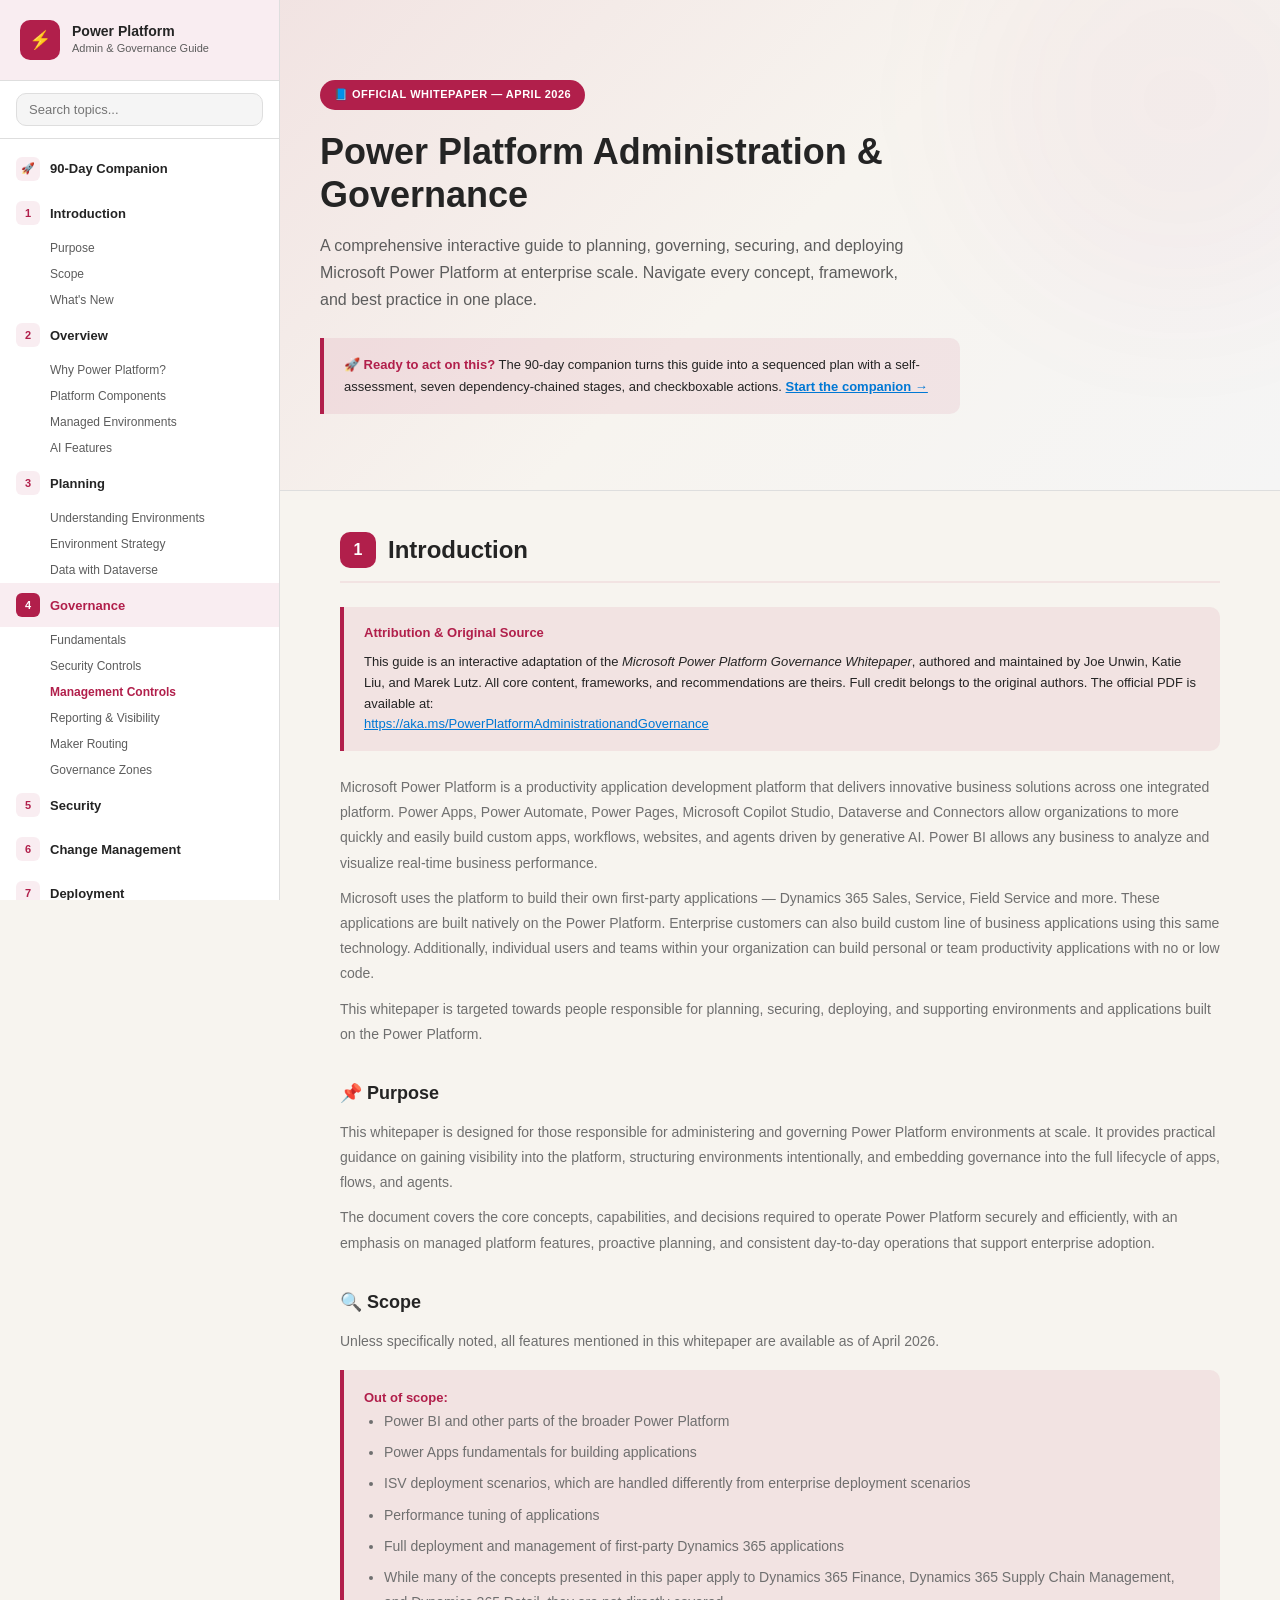
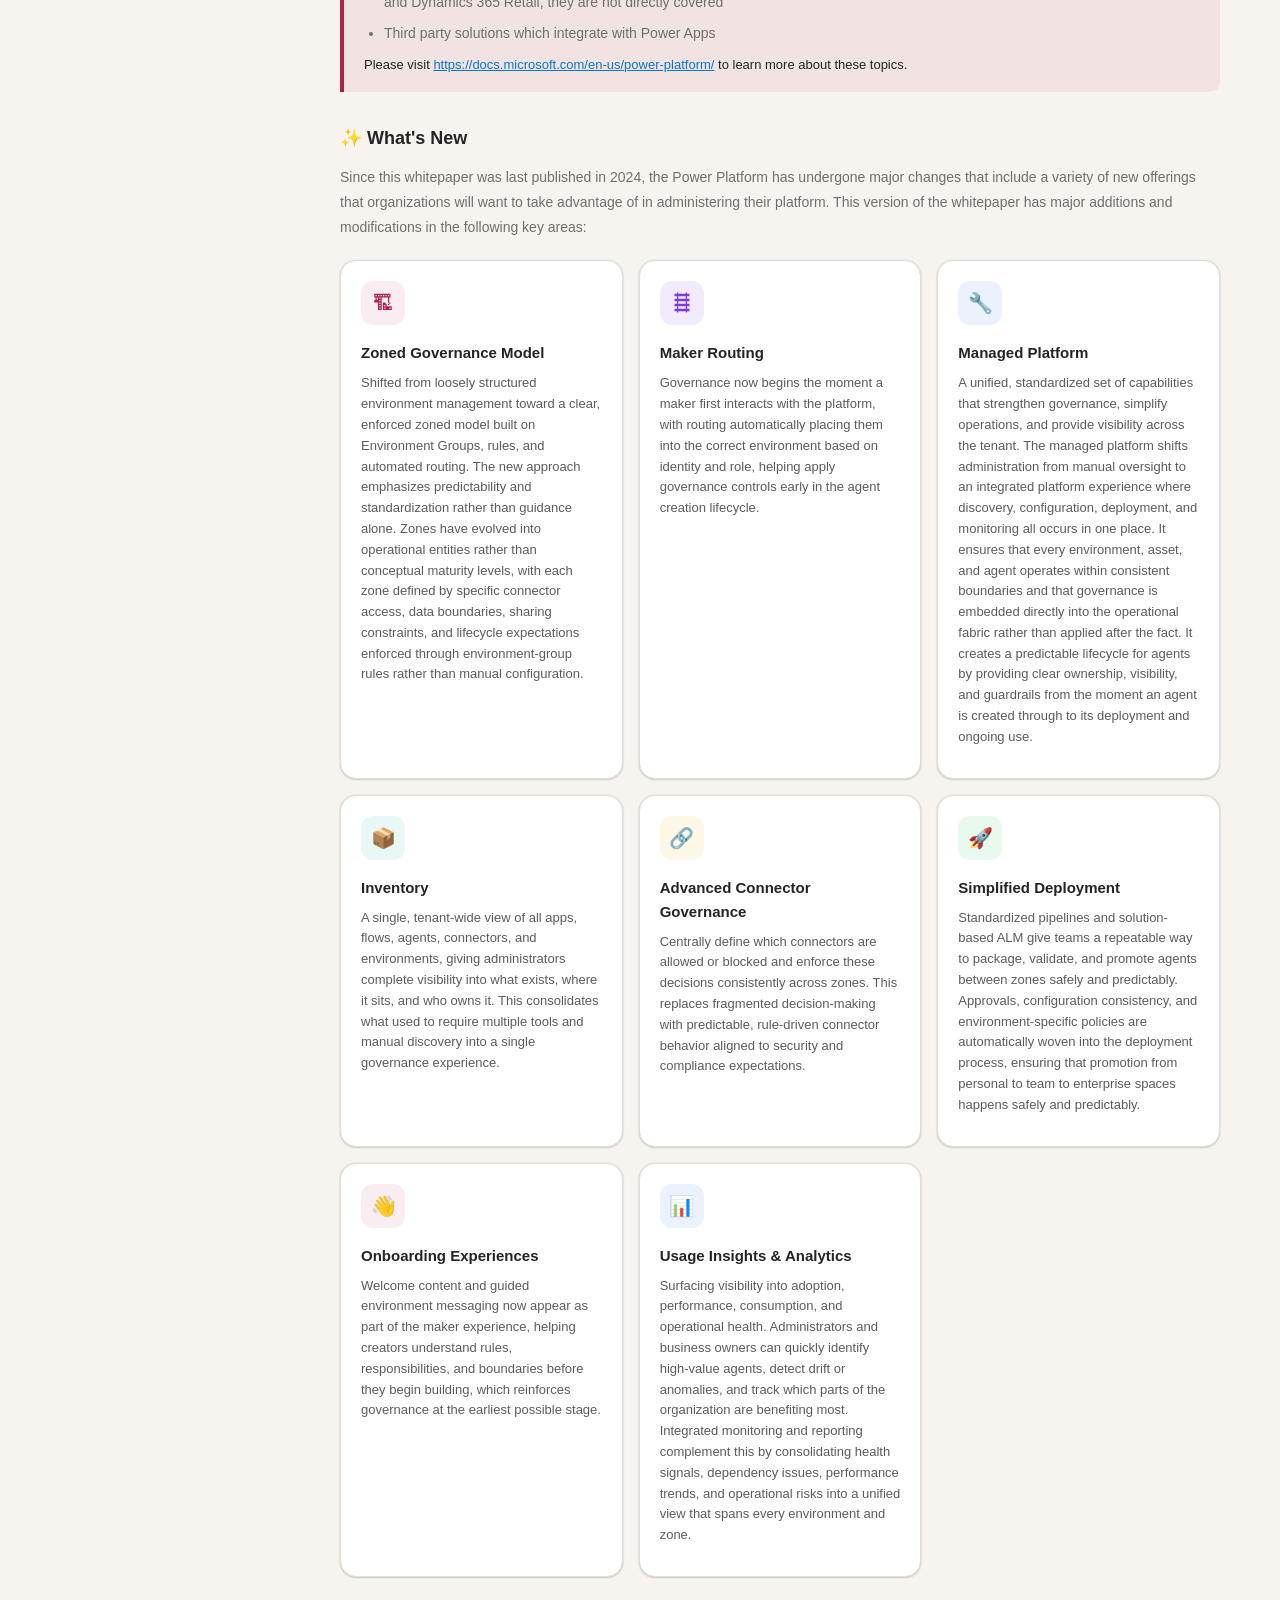
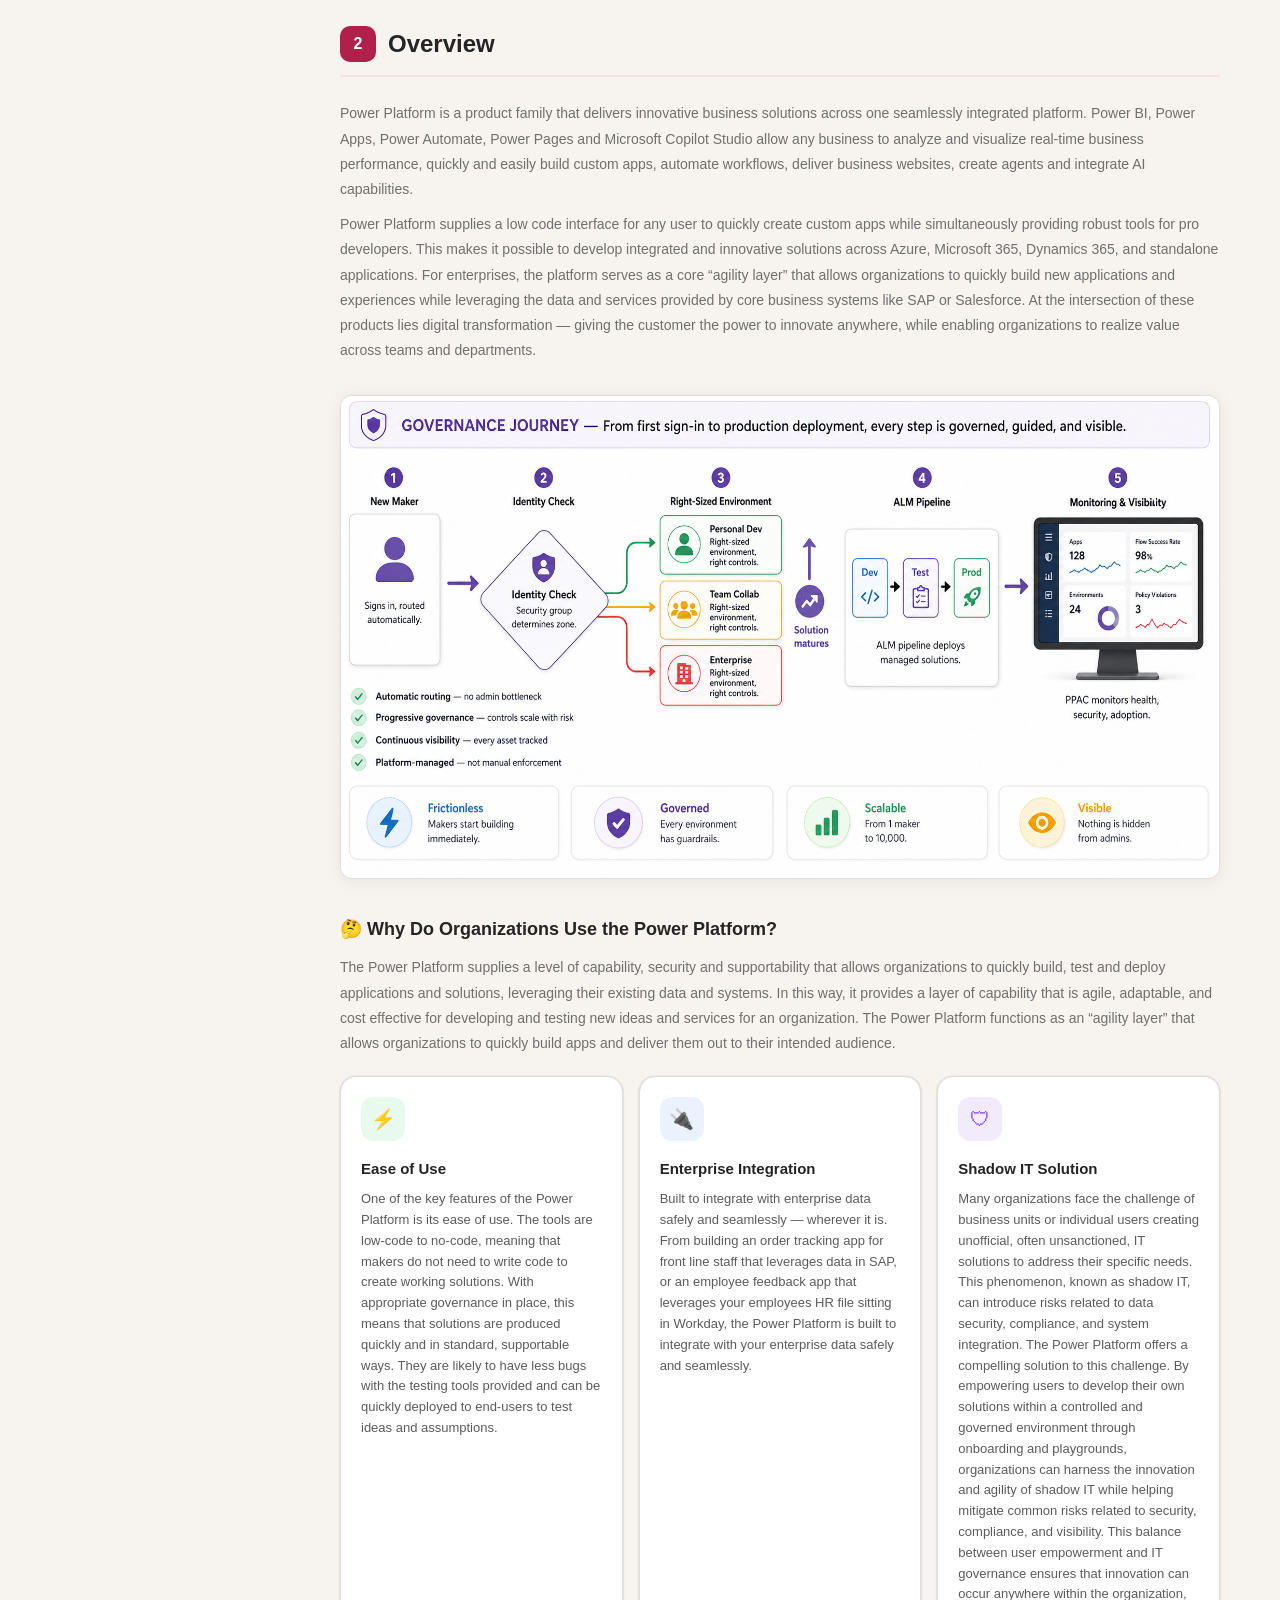
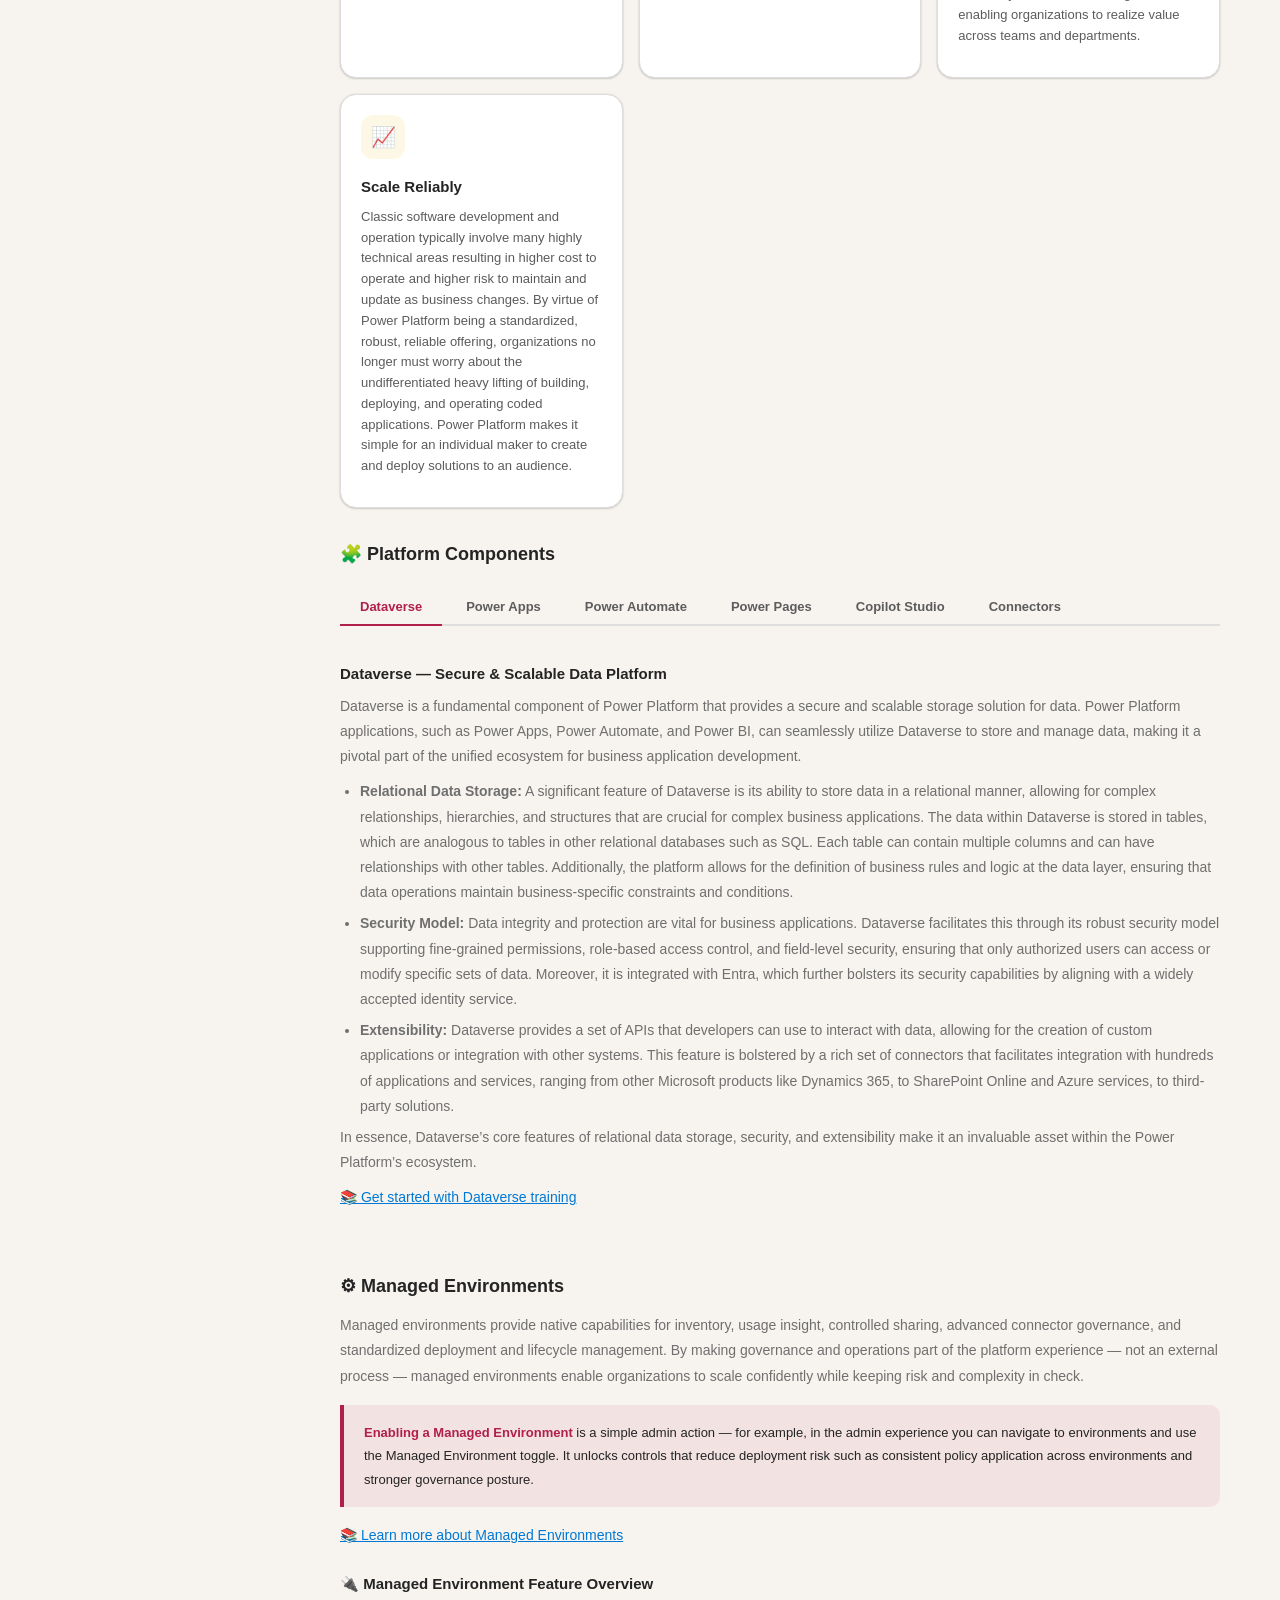
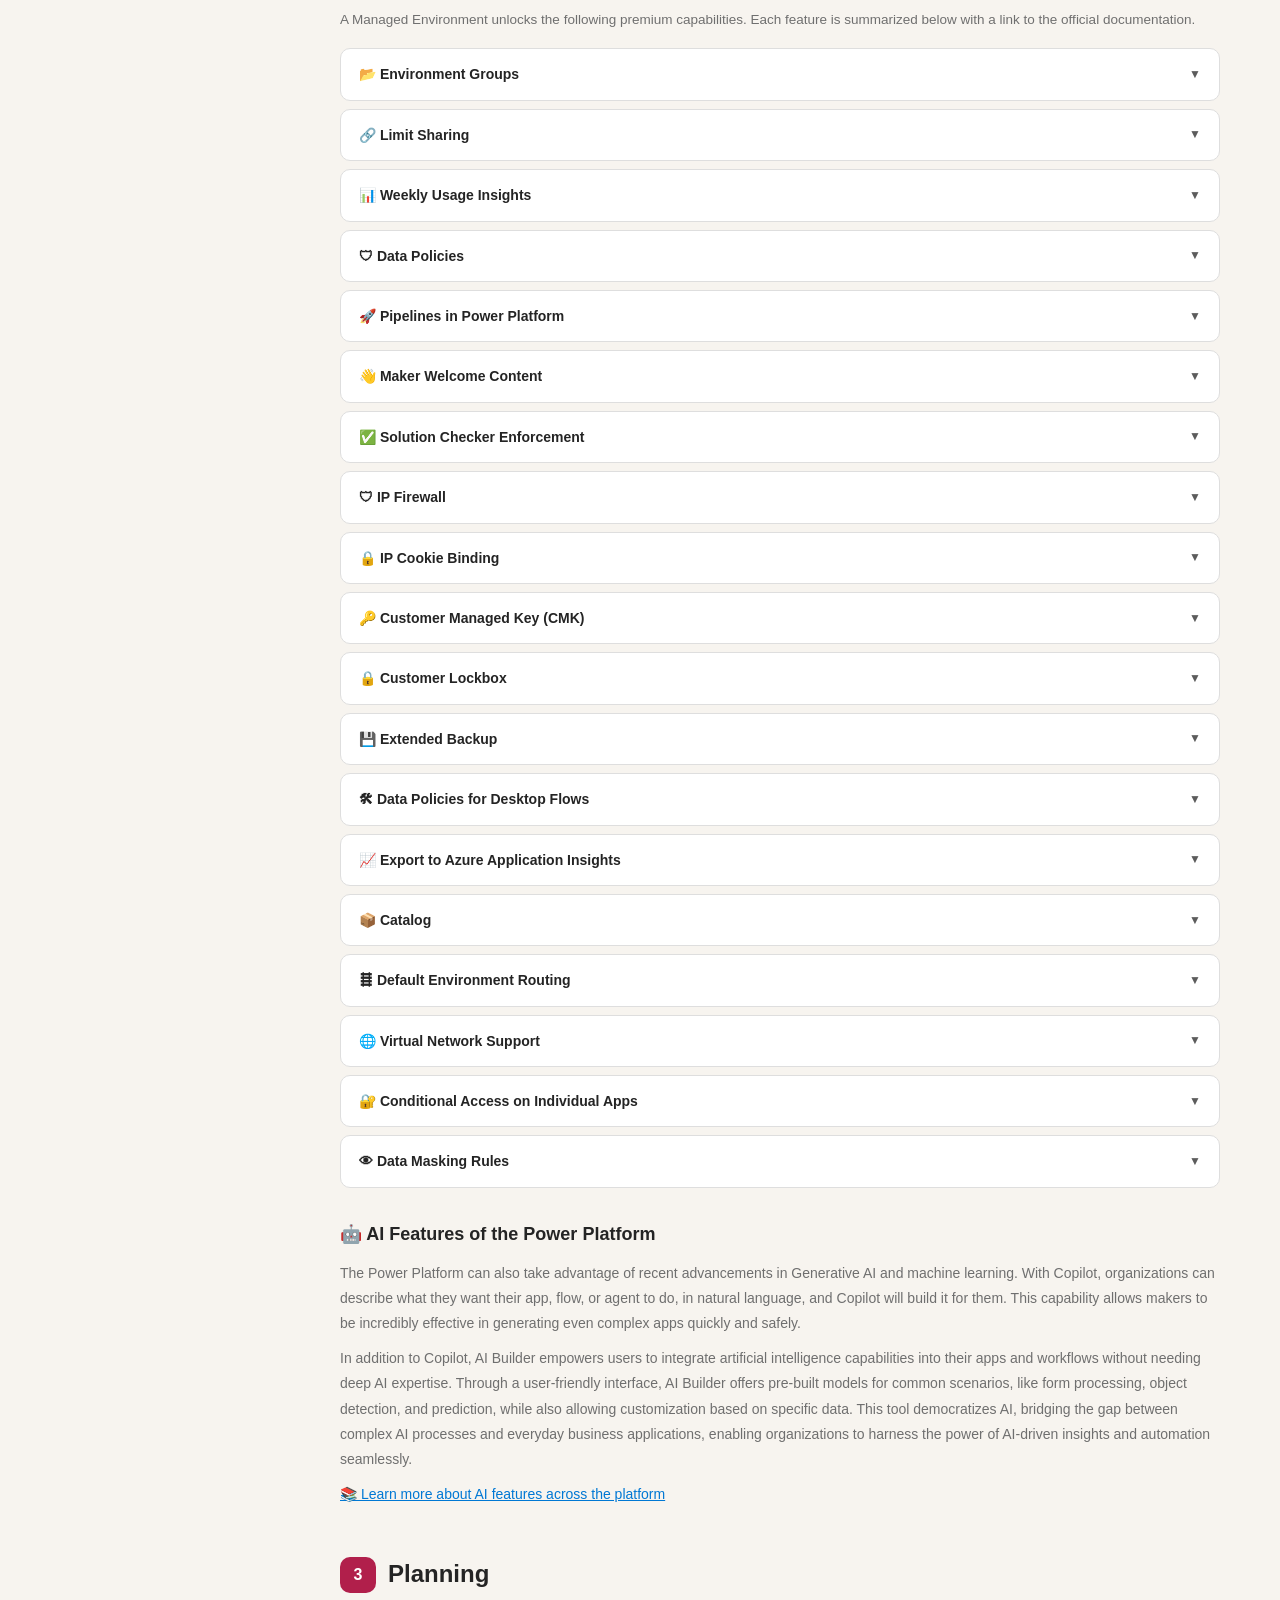
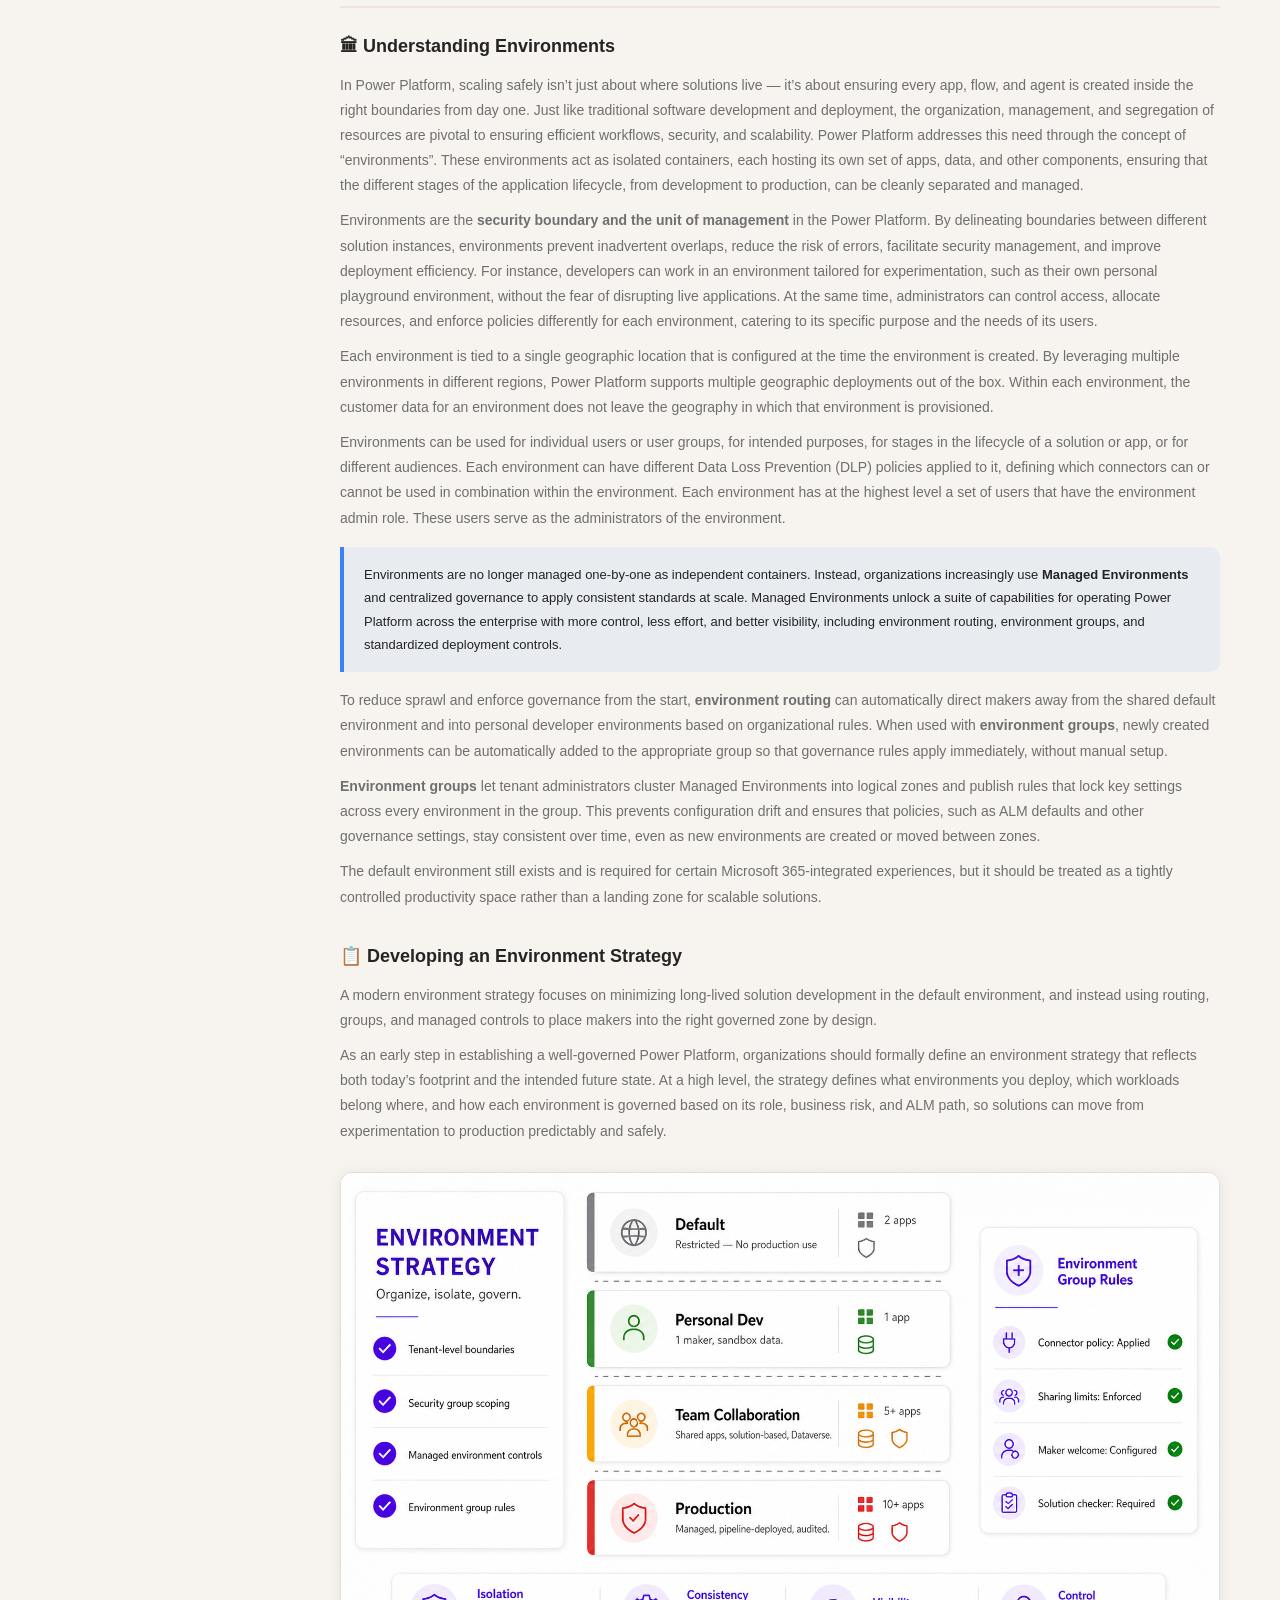
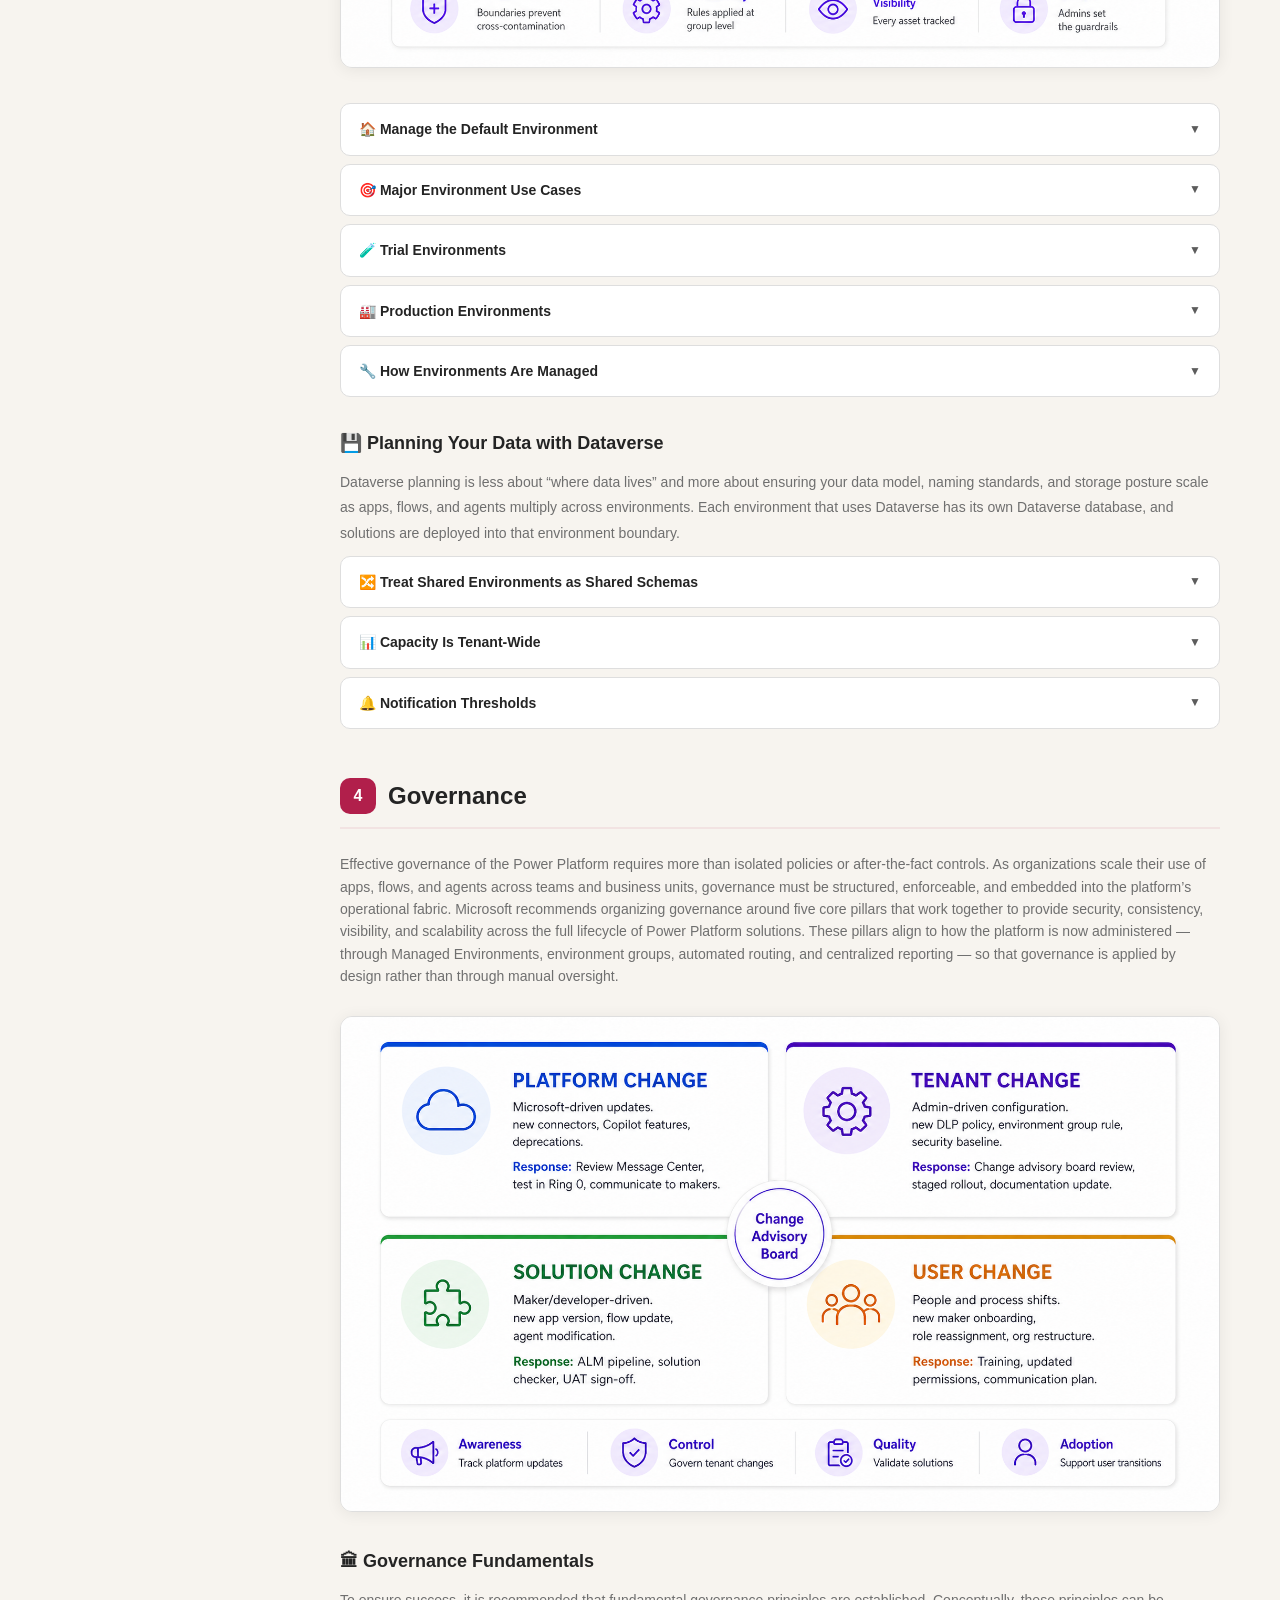
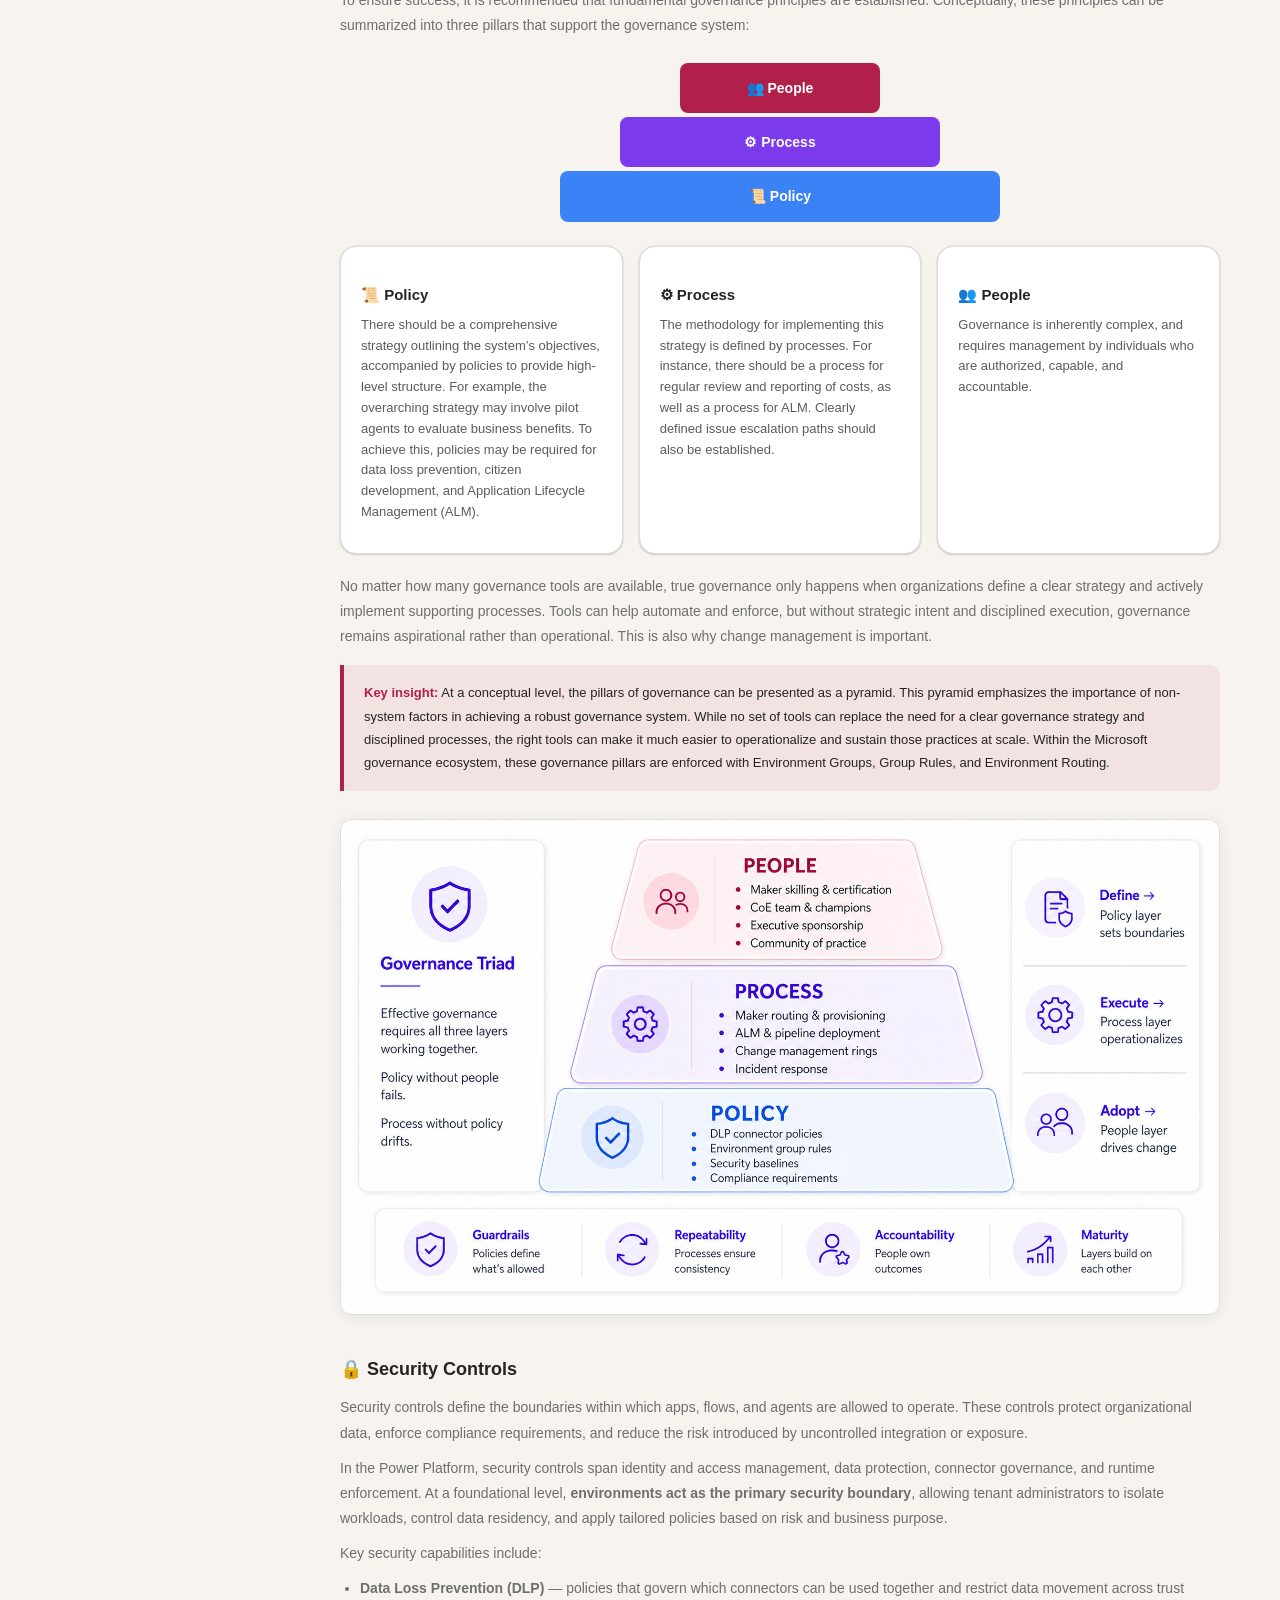
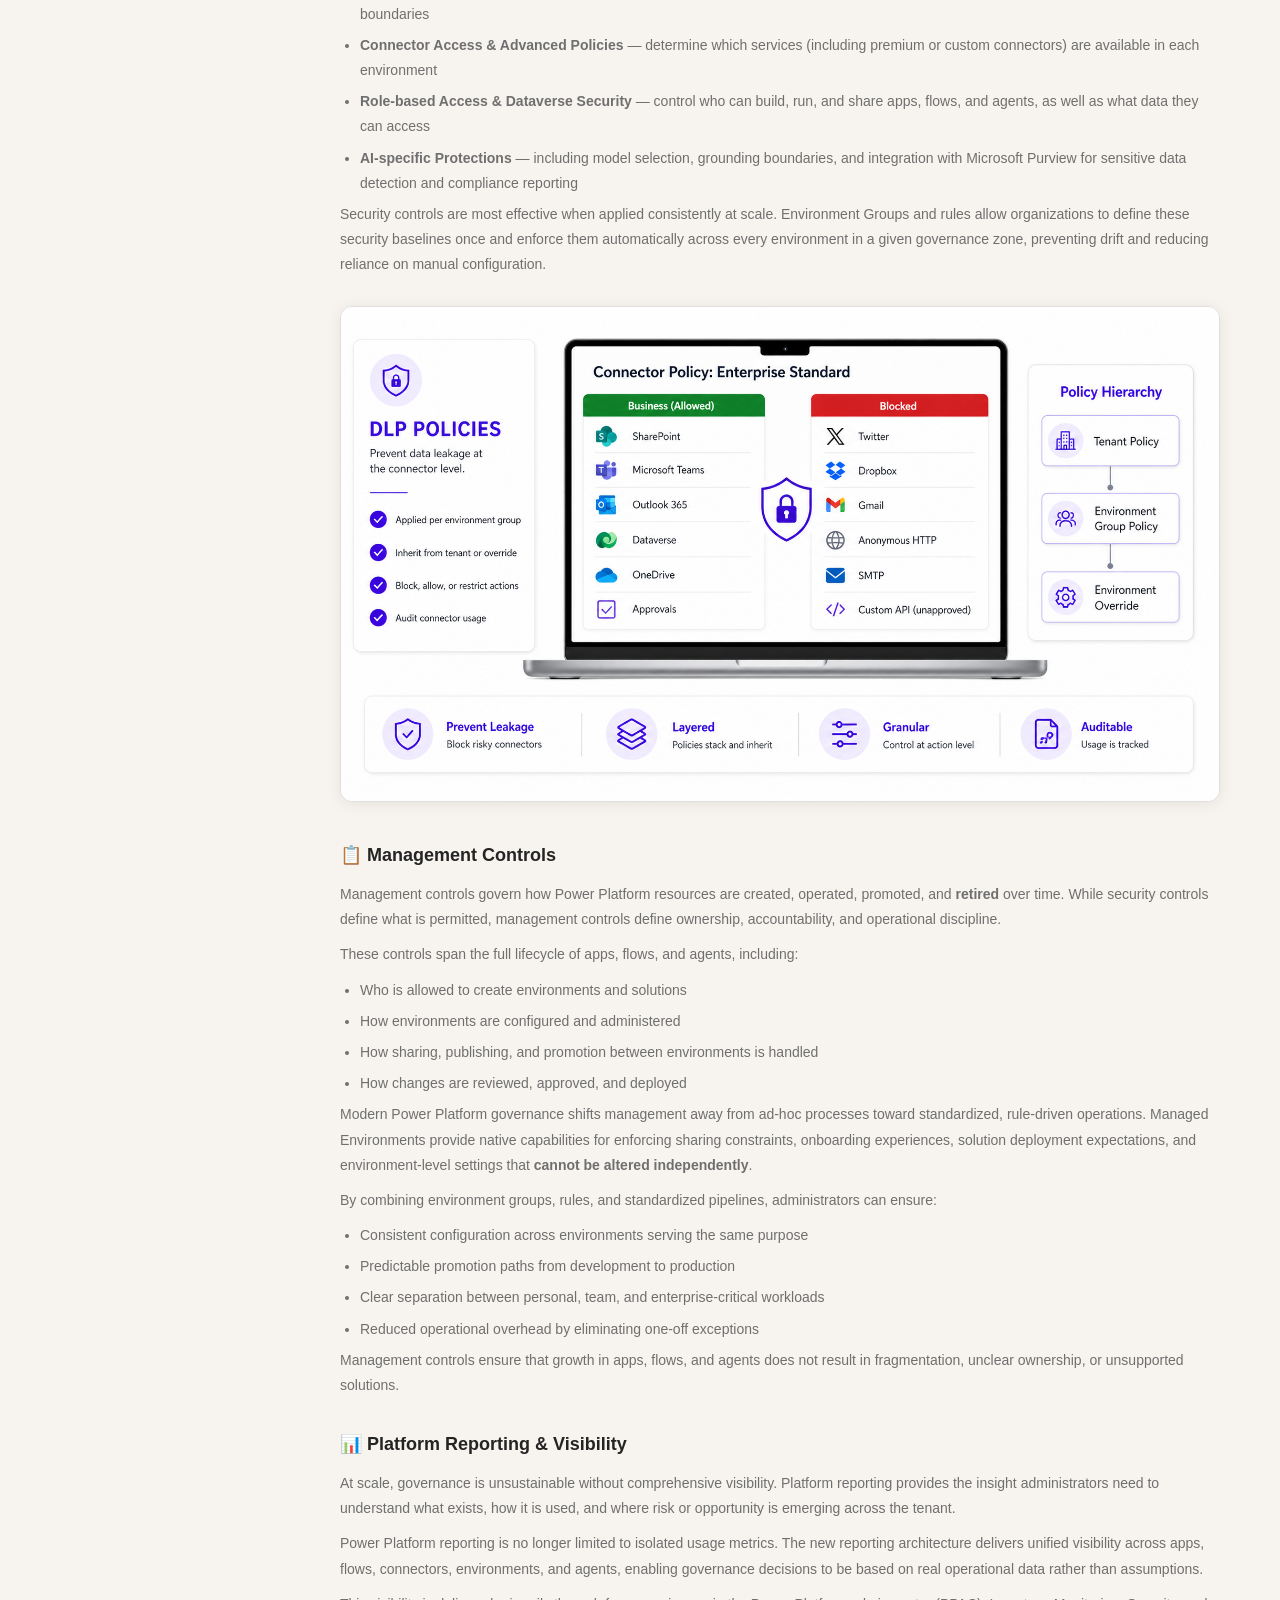
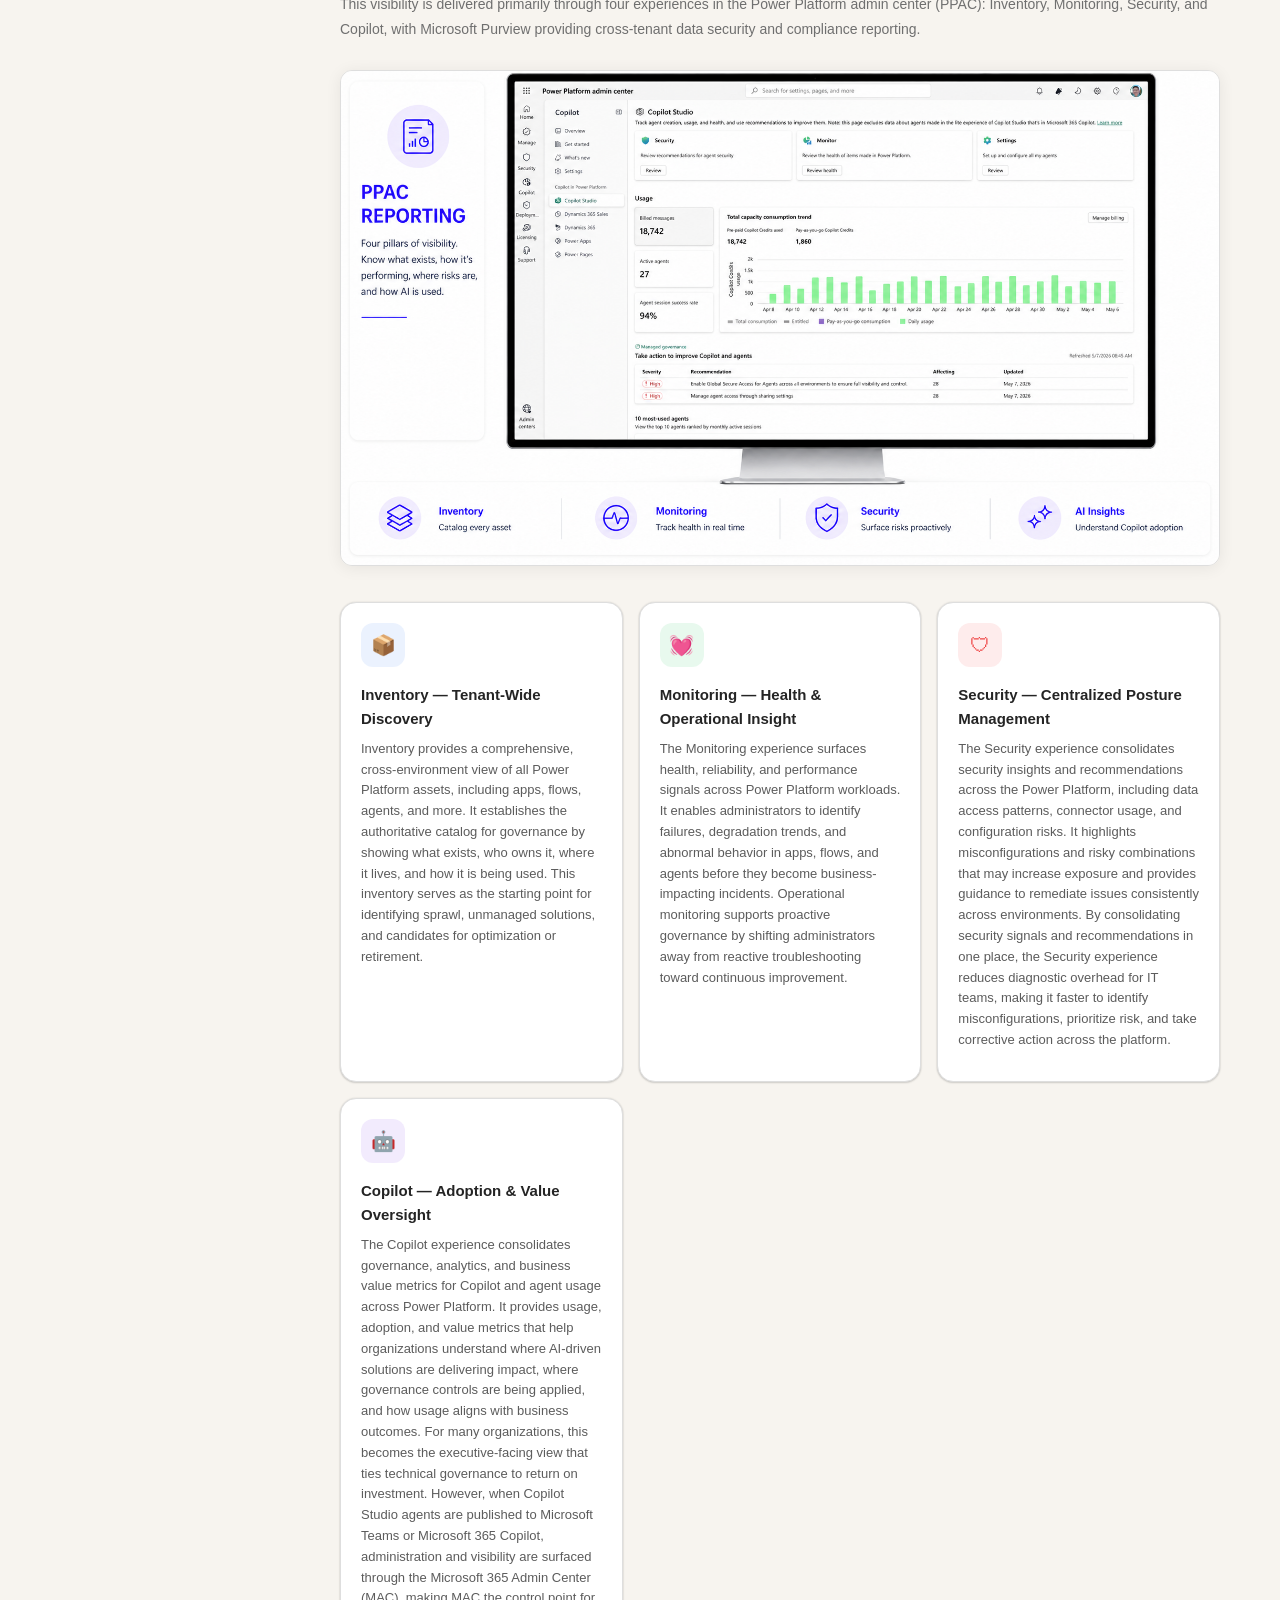
==== commit 7ba60362: "Add 90-day companion guide (From Policy to Practice) - New first-90-days.html: self-assessment, 7 de" ====
--- a/index.html
+++ b/index.html
@@ -136,41 +136,7 @@
 .narrative-figure img:hover{box-shadow:0 4px 24px rgba(0,0,0,0.12)}
 .narrative-figure figcaption{font-size:12px;color:var(--cp-text-muted);margin-top:10px;font-style:italic;line-height:1.5}
 
-/* ── Engagement Analytics Panel ── */
-.analytics-overlay{display:none;position:fixed;inset:0;background:var(--cp-overlay);z-index:600;align-items:center;justify-content:center;backdrop-filter:blur(4px)}
-.analytics-overlay.show{display:flex}
-.analytics-panel{background:var(--cp-surface);border-radius:16px;max-width:860px;width:92%;max-height:88vh;overflow-y:auto;box-shadow:var(--cp-shadow);padding:32px;position:relative}
-.analytics-close{position:absolute;top:16px;right:16px;width:32px;height:32px;border-radius:8px;border:1px solid var(--cp-border);background:var(--cp-surface-soft);cursor:pointer;font-size:16px;color:var(--cp-text-muted);display:flex;align-items:center;justify-content:center}
-.analytics-panel h3{font-size:20px;font-weight:700;margin-bottom:4px;display:flex;align-items:center;gap:8px}
-.analytics-panel .analytics-sub{font-size:12px;color:var(--cp-text-muted);margin-bottom:24px}
-.analytics-tabs{display:flex;gap:4px;border-bottom:2px solid var(--cp-border);margin-bottom:20px}
-.analytics-tab{padding:8px 16px;border:none;background:none;color:var(--cp-text-muted);font-size:13px;font-weight:600;cursor:pointer;position:relative}
-.analytics-tab.active{color:var(--cp-accent)}
-.analytics-tab.active::after{content:'';position:absolute;bottom:-2px;left:0;right:0;height:2px;background:var(--cp-accent)}
-.analytics-tab-panel{display:none}.analytics-tab-panel.active{display:block}
-.analytics-bar-chart{display:flex;flex-direction:column;gap:6px;margin:16px 0}
-.analytics-bar-row{display:flex;align-items:center;gap:10px;font-size:12px}
-.analytics-bar-label{width:200px;text-align:right;color:var(--cp-text-soft);white-space:nowrap;overflow:hidden;text-overflow:ellipsis;flex-shrink:0}
-.analytics-bar-track{flex:1;height:22px;background:var(--cp-surface-soft);border-radius:4px;position:relative;overflow:hidden;border:1px solid var(--cp-border)}
-.analytics-bar-fill{height:100%;border-radius:4px;background:var(--cp-accent);transition:width .4s ease;min-width:2px;display:flex;align-items:center;padding-left:8px;font-size:11px;font-weight:600;color:var(--cp-accent-fg)}
-.analytics-bar-val{width:50px;font-weight:600;color:var(--cp-text);font-size:12px}
-.analytics-stat-grid{display:grid;grid-template-columns:repeat(auto-fill,minmax(170px,1fr));gap:12px;margin-bottom:20px}
-.analytics-stat-card{background:var(--cp-surface-soft);border:1px solid var(--cp-border);border-radius:10px;padding:16px;text-align:center}
-.analytics-stat-card .big{font-size:28px;font-weight:700;color:var(--cp-accent)}
-.analytics-stat-card .lbl{font-size:11px;color:var(--cp-text-muted);text-transform:uppercase;letter-spacing:.5px;margin-top:4px}
-.analytics-event-list{max-height:300px;overflow-y:auto;font-size:12px;border:1px solid var(--cp-border);border-radius:8px}
-.analytics-event-list table{width:100%;border-collapse:collapse}
-.analytics-event-list th{position:sticky;top:0;background:var(--cp-accent-soft);padding:8px 12px;text-align:left;font-weight:600;font-size:11px;text-transform:uppercase;letter-spacing:.3px}
-.analytics-event-list td{padding:6px 12px;border-top:1px solid var(--cp-border);color:var(--cp-text-soft)}
-.analytics-actions{display:flex;gap:8px;margin-top:20px;flex-wrap:wrap}
-.analytics-btn{padding:8px 16px;border-radius:.625rem;border:1px solid var(--cp-border);background:var(--cp-surface-soft);color:var(--cp-text);font-size:12px;font-weight:600;cursor:pointer;transition:background .15s}
-.analytics-btn:hover{background:var(--cp-accent-soft)}
-.analytics-btn.primary{background:var(--cp-accent);color:var(--cp-accent-fg);border-color:var(--cp-accent)}
-.analytics-btn.primary:hover{background:var(--cp-accent-hover)}
-.analytics-config-row{display:flex;gap:8px;align-items:center;margin-bottom:16px;flex-wrap:wrap}
-.analytics-config-row input{flex:1;min-width:200px;padding:8px 12px;border-radius:.625rem;border:1px solid var(--cp-border);background:var(--cp-surface-soft);color:var(--cp-text);font-size:12px;outline:none;font-family:monospace}
-.analytics-config-row input:focus{border-color:var(--cp-accent)}
-.analytics-config-row label{font-size:12px;font-weight:600;color:var(--cp-text-muted);white-space:nowrap}
+mark.search-hl{background:var(--cp-highlight);color:var(--cp-text);border-radius:3px;padding:1px 2px;box-shadow:0 0 0 1px var(--cp-accent);font-weight:inherit;font-style:inherit}
 </style>
 </head>
 <body>
@@ -185,6 +151,7 @@
 <div class="hero-badge">&#128216; Official Whitepaper &mdash; April 2026</div>
 <h1>Power Platform Administration &amp; Governance</h1>
 <p>A comprehensive interactive guide to planning, governing, securing, and deploying Microsoft Power Platform at enterprise scale. Navigate every concept, framework, and best practice in one place.</p>
+<div class="callout" style="margin-top:24px;max-width:640px"><p><strong>&#128640; Ready to act on this?</strong> The 90-day companion turns this guide into a sequenced plan with a self-assessment, seven dependency-chained stages, and checkboxable actions. <a href="first-90-days.html" style="color:var(--cp-link);font-weight:600">Start the companion &rarr;</a></p></div>
 </div>
 <div class="content" id="contentArea">
 
@@ -1103,42 +1070,7 @@
 
 <button class="back-to-top" id="backToTop" onclick="window.scrollTo({top:0,behavior:'smooth'})">&#8593;</button>
 
-<!-- Engagement Analytics Panel -->
-<div class="analytics-overlay" id="analyticsOverlay" onclick="if(event.target===this)closeAnalytics()">
-<div class="analytics-panel">
-<button class="analytics-close" onclick="closeAnalytics()">&#10005;</button>
-<h3>&#128202; Content Engagement</h3>
-<p class="analytics-sub">Press <kbd>Ctrl+Shift+A</kbd> to toggle &bull; Data from this browser session + stored history</p>
-
-<div class="analytics-config-row">
-<label>App Insights Connection String:</label>
-<input type="text" id="aiConnStr" placeholder="InstrumentationKey=00000000-...;IngestionEndpoint=https://..." oninput="engAnalytics.saveConfig(this.value)">
-</div>
-
-<div class="analytics-stat-grid" id="analyticsStats"></div>
-
-<div class="analytics-tabs" id="analyticsTabs">
-<button class="analytics-tab active" onclick="switchAnalyticsTab(event,'atab-dwell')">Time on Section</button>
-<button class="analytics-tab" onclick="switchAnalyticsTab(event,'atab-events')">Events</button>
-<button class="analytics-tab" onclick="switchAnalyticsTab(event,'atab-searches')">Searches</button>
-</div>
-
-<div class="analytics-tab-panel active" id="atab-dwell">
-<div class="analytics-bar-chart" id="analyticsDwell"></div>
-</div>
-<div class="analytics-tab-panel" id="atab-events">
-<div class="analytics-event-list" id="analyticsEvents"></div>
-</div>
-<div class="analytics-tab-panel" id="atab-searches">
-<div class="analytics-bar-chart" id="analyticsSearches"></div>
-</div>
-
-<div class="analytics-actions">
-<button class="analytics-btn" onclick="engAnalytics.exportCSV()">&#128229; Export CSV</button>
-<button class="analytics-btn" onclick="engAnalytics.clearData()">&#128465; Clear Local Data</button>
-</div>
-</div>
-</div>
+
 
 
 <script>
@@ -1152,7 +1084,7 @@
 {id:'sec-deployment',num:'7',label:'Deployment',subs:[{id:'sec-deploy-planning',label:'Planning'},{id:'sec-deploy-alm',label:'ALM Fundamentals'},{id:'sec-deploy-pipelines',label:'Pipelines'},{id:'sec-deploy-envmgmt',label:'Environment Mgmt'},{id:'sec-deploy-extended',label:'Extended Deployment'},{id:'sec-deploy-validation',label:'Validation'}]},
 {id:'sec-resources',num:'8',label:'Resources',subs:[]}
 ];
-function buildNav(){var nav=document.getElementById('sidebarNav'),h='';chapters.forEach(function(ch){h+='<div class="nav-chapter" id="nav-'+ch.id+'"><button class="nav-chapter-btn" onclick="toggleChapter(\''+ch.id+'\');scrollToSection(\''+ch.id+'\')"><span class="ch-num">'+ch.num+'</span>'+ch.label+'</button>';if(ch.subs.length){h+='<div class="nav-subs">';ch.subs.forEach(function(s){h+='<button class="nav-sub" onclick="event.stopPropagation();scrollToSection(\''+s.id+'\')">'+s.label+'</button>';});h+='</div>';}h+='</div>';});nav.innerHTML=h;}
+function buildNav(){var nav=document.getElementById('sidebarNav'),h='';h+='<div class="nav-chapter"><a class="nav-chapter-btn" href="first-90-days.html" style="text-decoration:none"><span class="ch-num">&#128640;</span>90-Day Companion</a></div>';chapters.forEach(function(ch){h+='<div class="nav-chapter" id="nav-'+ch.id+'"><button class="nav-chapter-btn" onclick="toggleChapter(\''+ch.id+'\');scrollToSection(\''+ch.id+'\')"><span class="ch-num">'+ch.num+'</span>'+ch.label+'</button>';if(ch.subs.length){h+='<div class="nav-subs">';ch.subs.forEach(function(s){h+='<button class="nav-sub" onclick="event.stopPropagation();scrollToSection(\''+s.id+'\')">'+s.label+'</button>';});h+='</div>';}h+='</div>';});nav.innerHTML=h;}
 function toggleChapter(id){var el=document.getElementById('nav-'+id);if(el)el.classList.toggle('open');}
 function scrollToSection(id){var el=document.getElementById(id);if(el){el.scrollIntoView({behavior:'smooth',block:'start'});document.querySelector('.sidebar').classList.remove('open');}}
 function switchTab(e,tabId){var p=e.target.closest('.tabs');p.querySelectorAll('.tab-btn').forEach(function(b){b.classList.remove('active');});p.querySelectorAll('.tab-panel').forEach(function(p){p.classList.remove('active');});e.target.classList.add('active');document.getElementById(tabId).classList.add('active');}
@@ -1164,7 +1096,37 @@
 };
 function openZoneModal(z){var d=zoneData[z],o=document.getElementById('zoneModalOverlay'),c=document.getElementById('zoneModalContent');c.innerHTML='<div style="display:inline-flex;padding:4px 14px;border-radius:20px;font-size:12px;font-weight:700;color:#fff;background:'+d.color+';margin-bottom:12px">'+d.badge+'</div><h3>'+d.title+'</h3>'+d.content;o.classList.add('show');engAnalytics.track('zone_modal',{zone:z,title:d.title});}
 function closeZoneModal(){document.getElementById('zoneModalOverlay').classList.remove('show');}
-function handleSearch(q){q=q.toLowerCase().trim();document.querySelectorAll('[data-search]').forEach(function(s){if(!q){s.style.display='';return;}var t=(s.dataset.search+' '+s.textContent).toLowerCase();s.style.display=t.indexOf(q)>=0?'':'none';});if(q.length>=3)engAnalytics.trackSearch(q);}
+function clearHighlights(){document.querySelectorAll('mark.search-hl').forEach(function(m){var p=m.parentNode;p.replaceChild(document.createTextNode(m.textContent),m);p.normalize();});}
+function highlightText(el,q){
+  if(!q||el.nodeType===8)return;
+  if(el.nodeType===3){
+    var idx=el.textContent.toLowerCase().indexOf(q);
+    if(idx>=0){
+      var span=document.createElement('mark');span.className='search-hl';
+      var after=el.splitText(idx);
+      after.splitText(q.length);
+      span.appendChild(after.cloneNode(true));
+      after.parentNode.replaceChild(span,after);
+    }
+    return;
+  }
+  if(el.nodeName==='MARK'||el.nodeName==='SCRIPT'||el.nodeName==='STYLE')return;
+  var children=Array.from(el.childNodes);
+  children.forEach(function(c){highlightText(c,q);});
+}
+function handleSearch(q){
+  clearHighlights();
+  q=q.toLowerCase().trim();
+  document.querySelectorAll('[data-search]').forEach(function(s){
+    if(!q){s.style.display='';return;}
+    var t=(s.dataset.search+' '+s.textContent).toLowerCase();
+    var match=t.indexOf(q)>=0;
+    s.style.display=match?'':'none';
+    if(match&&q.length>=2)highlightText(s,q);
+  });
+  if(q.length>=3)engAnalytics.trackSearch(q);
+  if(q.length>=2){var first=document.querySelector('mark.search-hl');if(first)first.scrollIntoView({behavior:'smooth',block:'center'});}
+}
 window.addEventListener('scroll',function(){document.getElementById('backToTop').classList.toggle('visible',window.scrollY>400);});
 var observer=new IntersectionObserver(function(entries){entries.forEach(function(entry){if(entry.isIntersecting){var id=entry.target.id;document.querySelectorAll('.nav-chapter-btn,.nav-sub').forEach(function(b){b.classList.remove('active');});chapters.forEach(function(ch){if(ch.id===id){var btn=document.querySelector('#nav-'+ch.id+' .nav-chapter-btn');if(btn)btn.classList.add('active');var nav=document.getElementById('nav-'+ch.id);if(nav)nav.classList.add('open');}ch.subs.forEach(function(s){if(s.id===id){var subs=document.querySelectorAll('#nav-'+ch.id+' .nav-sub');subs.forEach(function(sb){if(sb.textContent.trim()===s.label)sb.classList.add('active');});var nav=document.getElementById('nav-'+ch.id);if(nav)nav.classList.add('open');var chBtn=document.querySelector('#nav-'+ch.id+' .nav-chapter-btn');if(chBtn)chBtn.classList.add('active');}});});}});},{threshold:0.1,rootMargin:'-20% 0px -60% 0px'});
 buildNav();document.querySelectorAll('.section,.subsection').forEach(function(s){observer.observe(s);});
@@ -1177,6 +1139,7 @@
   var STORAGE_KEY='ppgov_analytics';
   var SESSION_KEY='ppgov_session';
   var CONFIG_KEY='ppgov_ai_conn';
+  var DEFAULT_CONN='InstrumentationKey=226eaa3f-6a50-453b-b115-a132d4f439ea;IngestionEndpoint=https://eastus-8.in.applicationinsights.azure.com/;LiveEndpoint=https://eastus.livediagnostics.monitor.azure.com/;ApplicationId=d07ae3e4-b155-4229-981d-81093771292f';
   var searchDebounce=null;
   var sessionId=crypto.randomUUID?crypto.randomUUID():(Date.now().toString(36)+Math.random().toString(36).slice(2));
   var dwellTimers={};  // sectionId -> {start, total}
@@ -1184,7 +1147,7 @@
 
   function getData(){try{return JSON.parse(localStorage.getItem(STORAGE_KEY))||{events:[],dwell:{},searches:{},sessions:0,firstSeen:null};}catch(e){return{events:[],dwell:{},searches:{},sessions:0,firstSeen:null};}}
   function saveData(d){try{localStorage.setItem(STORAGE_KEY,JSON.stringify(d));}catch(e){}}
-  function getConfig(){return localStorage.getItem(CONFIG_KEY)||'';}
+  function getConfig(){return localStorage.getItem(CONFIG_KEY)||DEFAULT_CONN;}
   function saveConfig(v){localStorage.setItem(CONFIG_KEY,v);document.getElementById('aiConnStr').value=v;}
 
   // ── Initialize session ──
@@ -1306,95 +1269,7 @@
     });
   }
 
-  // ── Render analytics panel ──
-  function renderPanel(){
-    var d=getData();
-    // Stats
-    var totalEvents=d.events.length;
-    var totalSearches=Object.keys(d.searches).length;
-    var totalDwellSec=Object.values(d.dwell).reduce(function(a,b){return a+b;},0)/1000;
-    var statsHtml='<div class="analytics-stat-card"><div class="big">'+d.sessions+'</div><div class="lbl">Sessions</div></div>';
-    statsHtml+='<div class="analytics-stat-card"><div class="big">'+totalEvents+'</div><div class="lbl">Events</div></div>';
-    statsHtml+='<div class="analytics-stat-card"><div class="big">'+totalSearches+'</div><div class="lbl">Unique Searches</div></div>';
-    statsHtml+='<div class="analytics-stat-card"><div class="big">'+formatDuration(totalDwellSec)+'</div><div class="lbl">Total Read Time</div></div>';
-    document.getElementById('analyticsStats').innerHTML=statsHtml;
-
-    // Dwell chart — merge live timers with stored
-    var merged=Object.assign({},d.dwell);
-    visibleSections.forEach(function(id){if(dwellTimers[id]&&dwellTimers[id].start)merged[id]=(merged[id]||0)+(Date.now()-dwellTimers[id].start);});
-    var dwellArr=Object.entries(merged).map(function(e){return{id:e[0],ms:e[1]};}).sort(function(a,b){return b.ms-a.ms;});
-    var maxDwell=dwellArr.length?dwellArr[0].ms:1;
-    var dwellHtml='';
-    dwellArr.forEach(function(r){
-      var label=getSectionLabel(r.id);
-      var pct=Math.round(r.ms/maxDwell*100);
-      var secs=Math.round(r.ms/1000);
-      dwellHtml+='<div class="analytics-bar-row"><div class="analytics-bar-label" title="'+label+'">'+label+'</div><div class="analytics-bar-track"><div class="analytics-bar-fill" style="width:'+pct+'%">'+formatDuration(secs)+'</div></div></div>';
-    });
-    document.getElementById('analyticsDwell').innerHTML=dwellHtml||'<p style="color:var(--cp-text-muted);font-size:13px;padding:16px">No dwell data yet. Scroll through the guide to generate data.</p>';
-
-    // Search chart
-    var searchArr=Object.entries(d.searches).map(function(e){return{q:e[0],count:e[1]};}).sort(function(a,b){return b.count-a.count;}).slice(0,30);
-    var maxSearch=searchArr.length?searchArr[0].count:1;
-    var searchHtml='';
-    searchArr.forEach(function(r){
-      var pct=Math.round(r.count/maxSearch*100);
-      searchHtml+='<div class="analytics-bar-row"><div class="analytics-bar-label">"'+escHtml(r.q)+'"</div><div class="analytics-bar-track"><div class="analytics-bar-fill" style="width:'+pct+'%">'+r.count+'</div></div></div>';
-    });
-    document.getElementById('analyticsSearches').innerHTML=searchHtml||'<p style="color:var(--cp-text-muted);font-size:13px;padding:16px">No searches yet.</p>';
-
-    // Events table (most recent first)
-    var recent=d.events.slice(-100).reverse();
-    var evtHtml='<table><thead><tr><th>Time</th><th>Event</th><th>Details</th></tr></thead><tbody>';
-    recent.forEach(function(e){
-      var time=new Date(e.ts);
-      var timeStr=time.toLocaleDateString()+' '+time.toLocaleTimeString();
-      var details=Object.entries(e.props||{}).map(function(p){return p[0]+': '+p[1];}).join(', ');
-      evtHtml+='<tr><td>'+timeStr+'</td><td><strong>'+escHtml(e.name)+'</strong></td><td>'+escHtml(details)+'</td></tr>';
-    });
-    evtHtml+='</tbody></table>';
-    document.getElementById('analyticsEvents').innerHTML=evtHtml;
-
-    // Config
-    document.getElementById('aiConnStr').value=getConfig();
-  }
-
-  function getSectionLabel(id){
-    for(var i=0;i<chapters.length;i++){
-      if(chapters[i].id===id)return chapters[i].num+'. '+chapters[i].label;
-      for(var j=0;j<chapters[i].subs.length;j++){
-        if(chapters[i].subs[j].id===id)return chapters[i].num+'.'+String(j+1)+' '+chapters[i].subs[j].label;
-      }
-    }
-    return id;
-  }
-  function formatDuration(s){
-    if(s<60)return Math.round(s)+'s';
-    if(s<3600)return Math.floor(s/60)+'m '+Math.round(s%60)+'s';
-    return Math.floor(s/3600)+'h '+Math.floor((s%3600)/60)+'m';
-  }
-  function escHtml(s){var d=document.createElement('div');d.textContent=s;return d.innerHTML;}
-
-  function exportCSV(){
-    var d=getData();
-    var rows=[['Type','Section/Query','Value','Timestamp']];
-    Object.entries(d.dwell).forEach(function(e){rows.push(['dwell',e[0],Math.round(e[1]/1000)+'s','']);});
-    Object.entries(d.searches).forEach(function(e){rows.push(['search',e[0],e[1],'']);});
-    d.events.forEach(function(e){
-      var details=Object.entries(e.props||{}).map(function(p){return p[0]+'='+p[1];}).join('; ');
-      rows.push(['event',e.name,details,e.ts]);
-    });
-    var csv=rows.map(function(r){return r.map(function(c){return '"'+String(c).replace(/"/g,'""')+'"';}).join(',');}).join('\n');
-    var blob=new Blob([csv],{type:'text/csv'});
-    var url=URL.createObjectURL(blob);
-    var a=document.createElement('a');a.href=url;a.download='ppgov_engagement_'+new Date().toISOString().slice(0,10)+'.csv';a.click();
-    URL.revokeObjectURL(url);
-  }
-  function clearData(){
-    if(confirm('Clear all local engagement data? This cannot be undone.')){
-      localStorage.removeItem(STORAGE_KEY);renderPanel();
-    }
-  }
+
 
   // ── Bootstrap ──
   function init(){
@@ -1406,20 +1281,10 @@
     window.addEventListener('beforeunload',flushDwell);
   }
 
-  return{init:init,track:track,trackSearch:trackSearch,render:renderPanel,exportCSV:exportCSV,clearData:clearData,saveConfig:saveConfig};
+  return{init:init,track:track,trackSearch:trackSearch,saveConfig:saveConfig};
 })();
-
-function openAnalytics(){engAnalytics.render();document.getElementById('analyticsOverlay').classList.add('show');}
-function closeAnalytics(){document.getElementById('analyticsOverlay').classList.remove('show');}
-function switchAnalyticsTab(e,tabId){
-  document.querySelectorAll('#analyticsTabs .analytics-tab').forEach(function(b){b.classList.remove('active');});
-  document.querySelectorAll('.analytics-tab-panel').forEach(function(p){p.classList.remove('active');});
-  e.target.classList.add('active');document.getElementById(tabId).classList.add('active');
-}
-document.addEventListener('keydown',function(e){
-  if(e.ctrlKey&&e.shiftKey&&e.key==='A'){e.preventDefault();var ov=document.getElementById('analyticsOverlay');if(ov.classList.contains('show'))closeAnalytics();else openAnalytics();}
-});
 engAnalytics.init();
+document.addEventListener('keydown',function(e){if(e.ctrlKey&&e.shiftKey&&e.key==='A'){e.preventDefault();window.location.href='dashboard.html';}});
 
 </script>
 
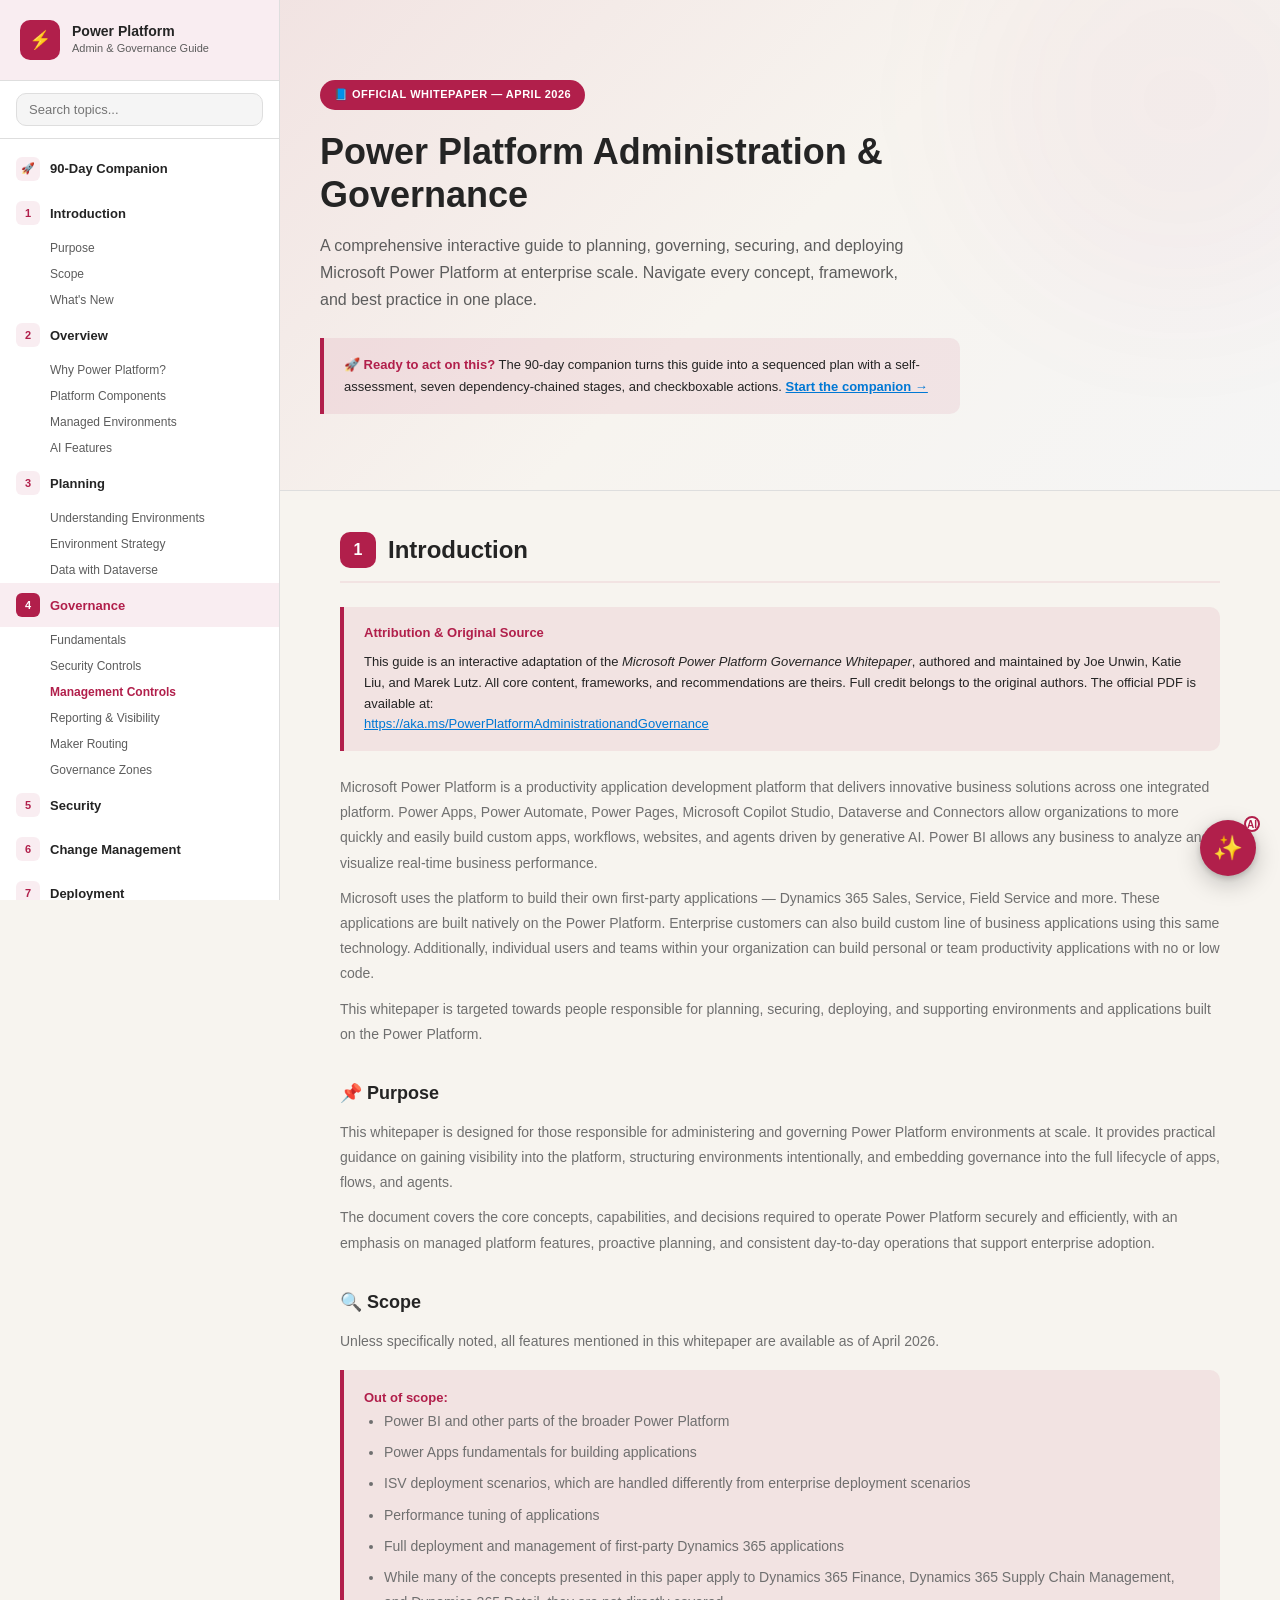
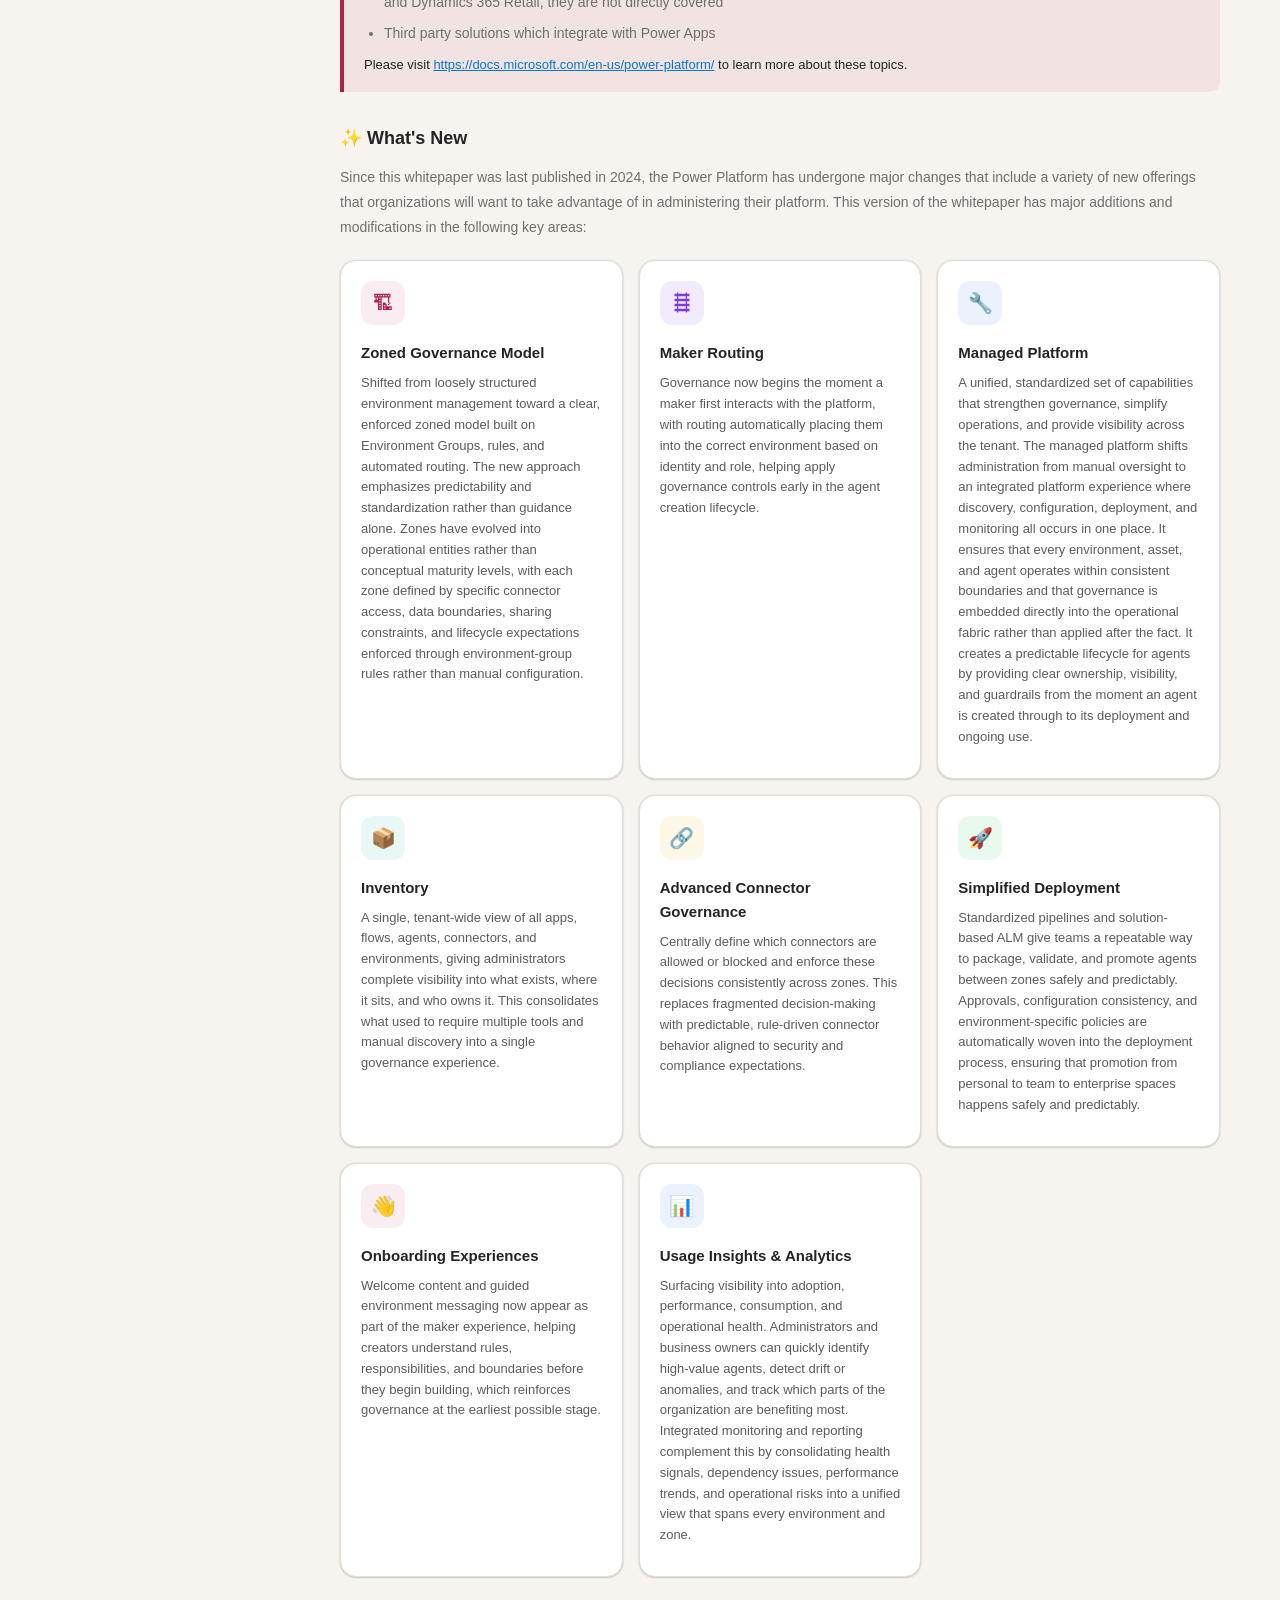
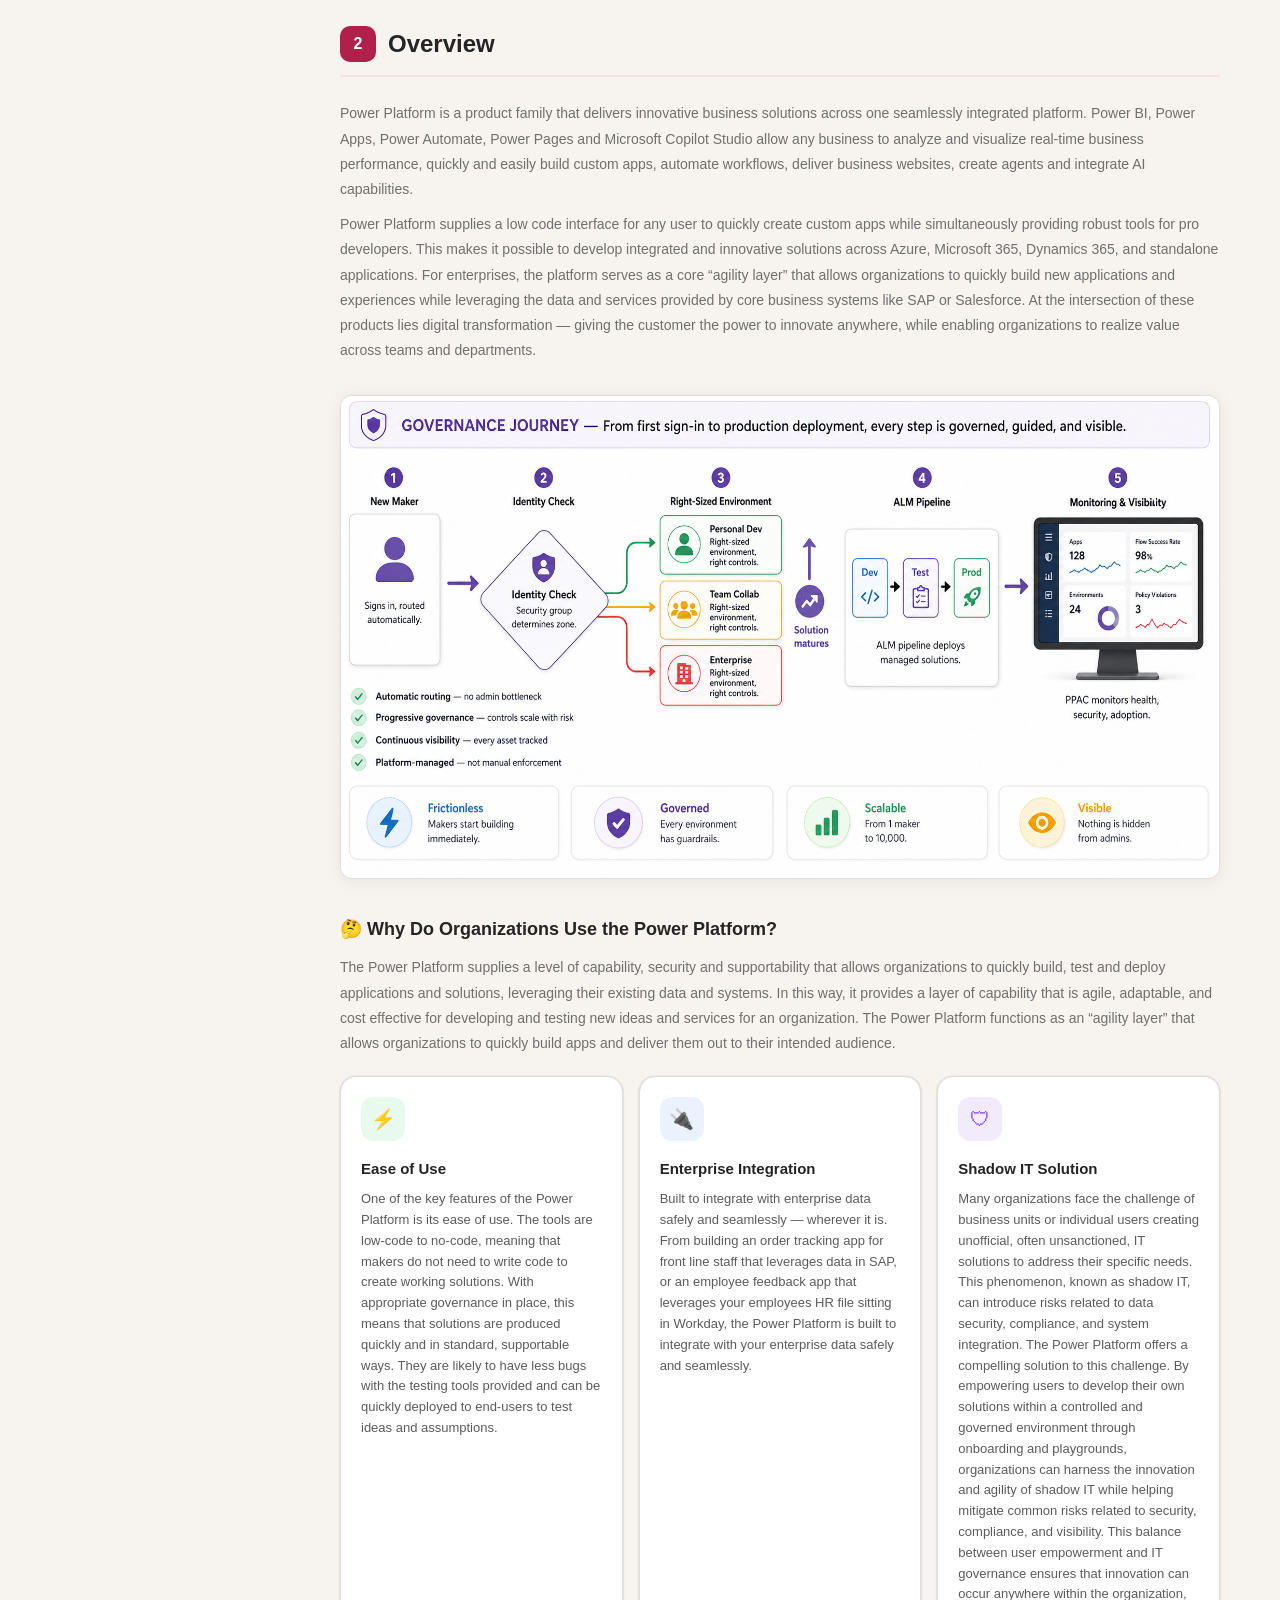
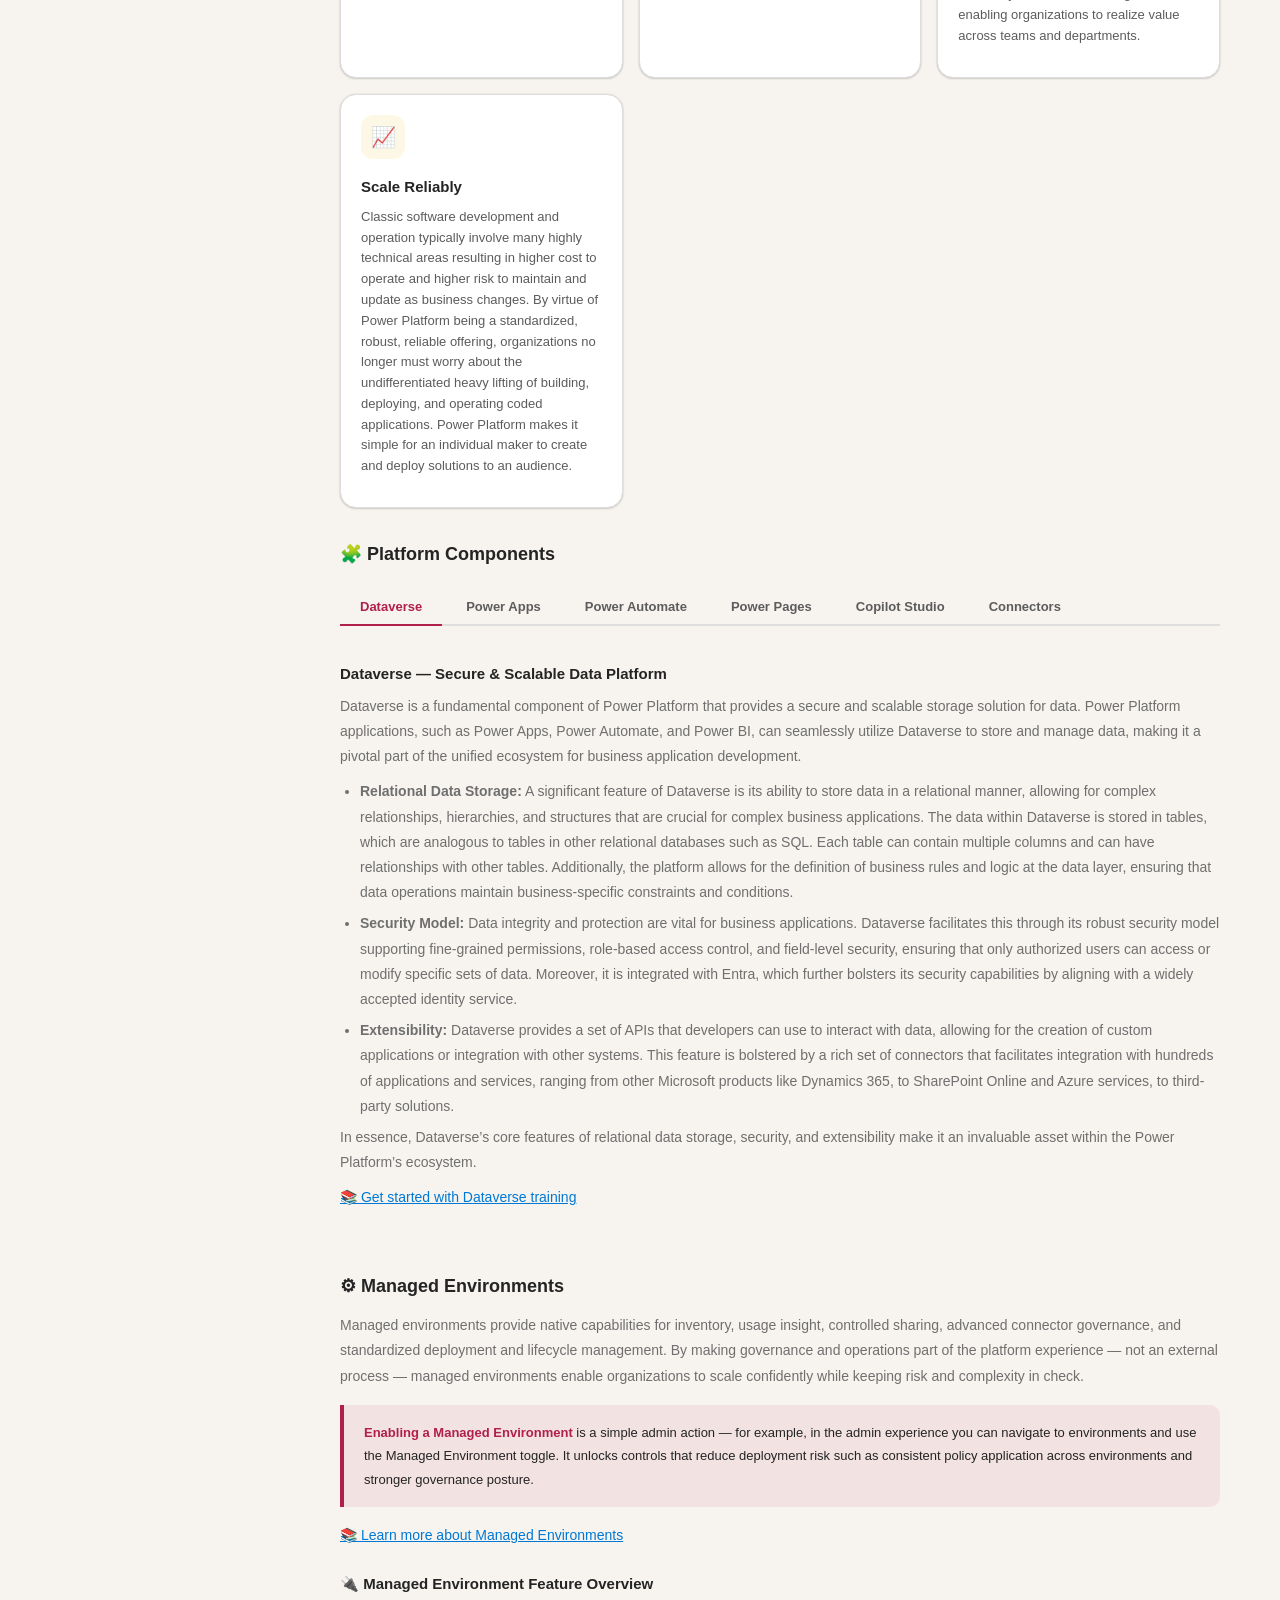
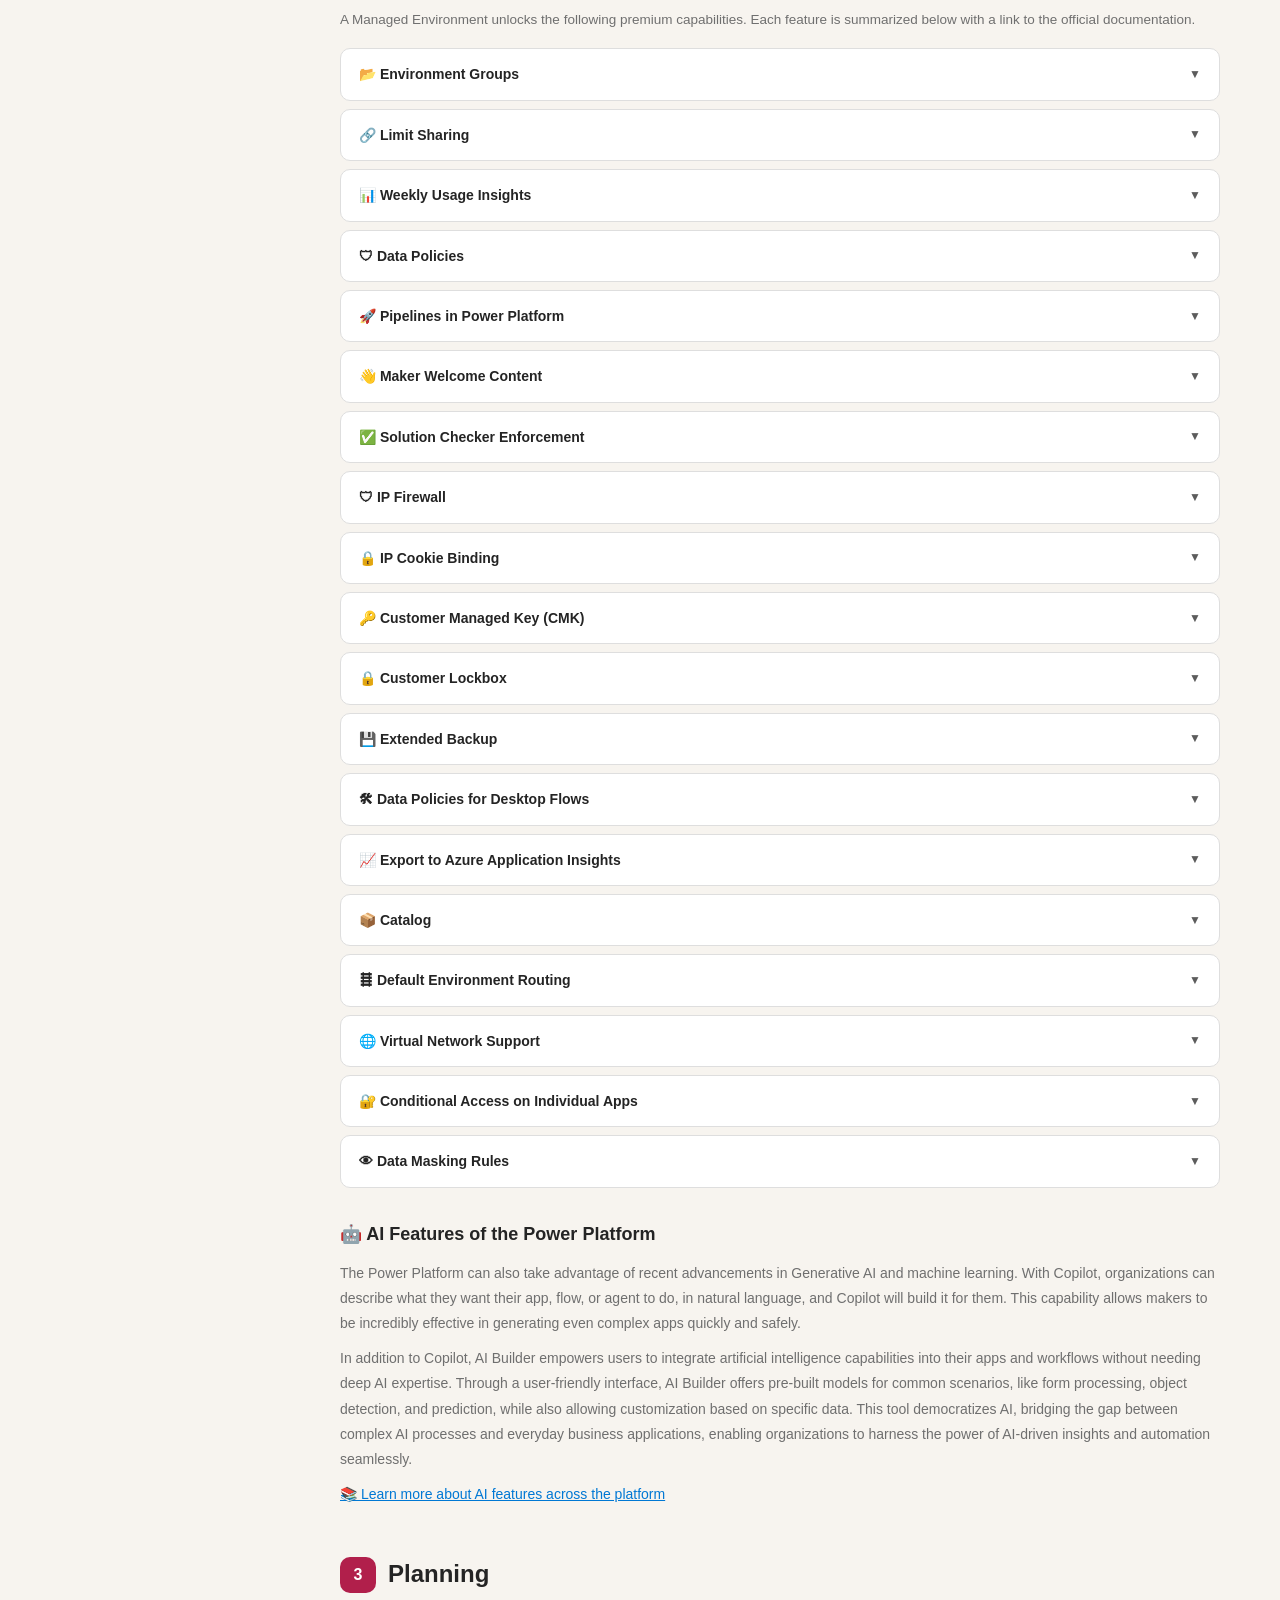
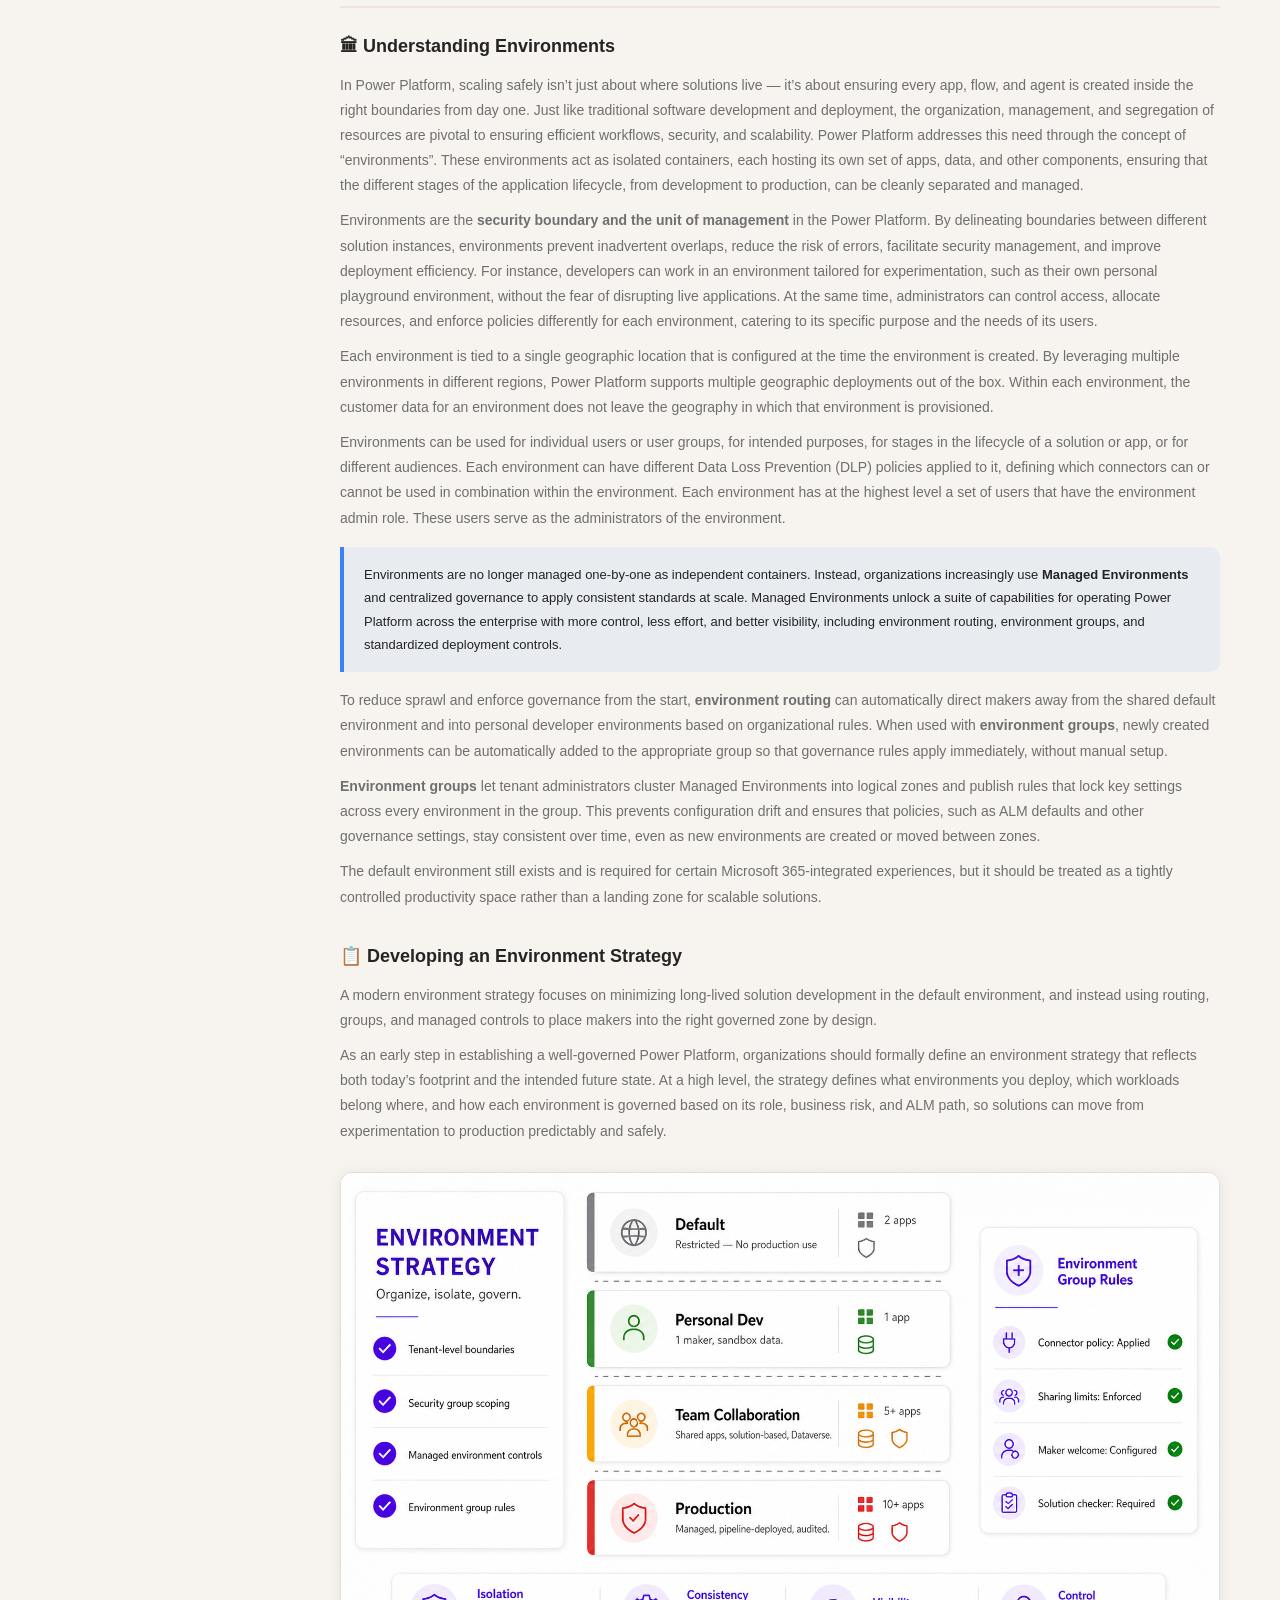
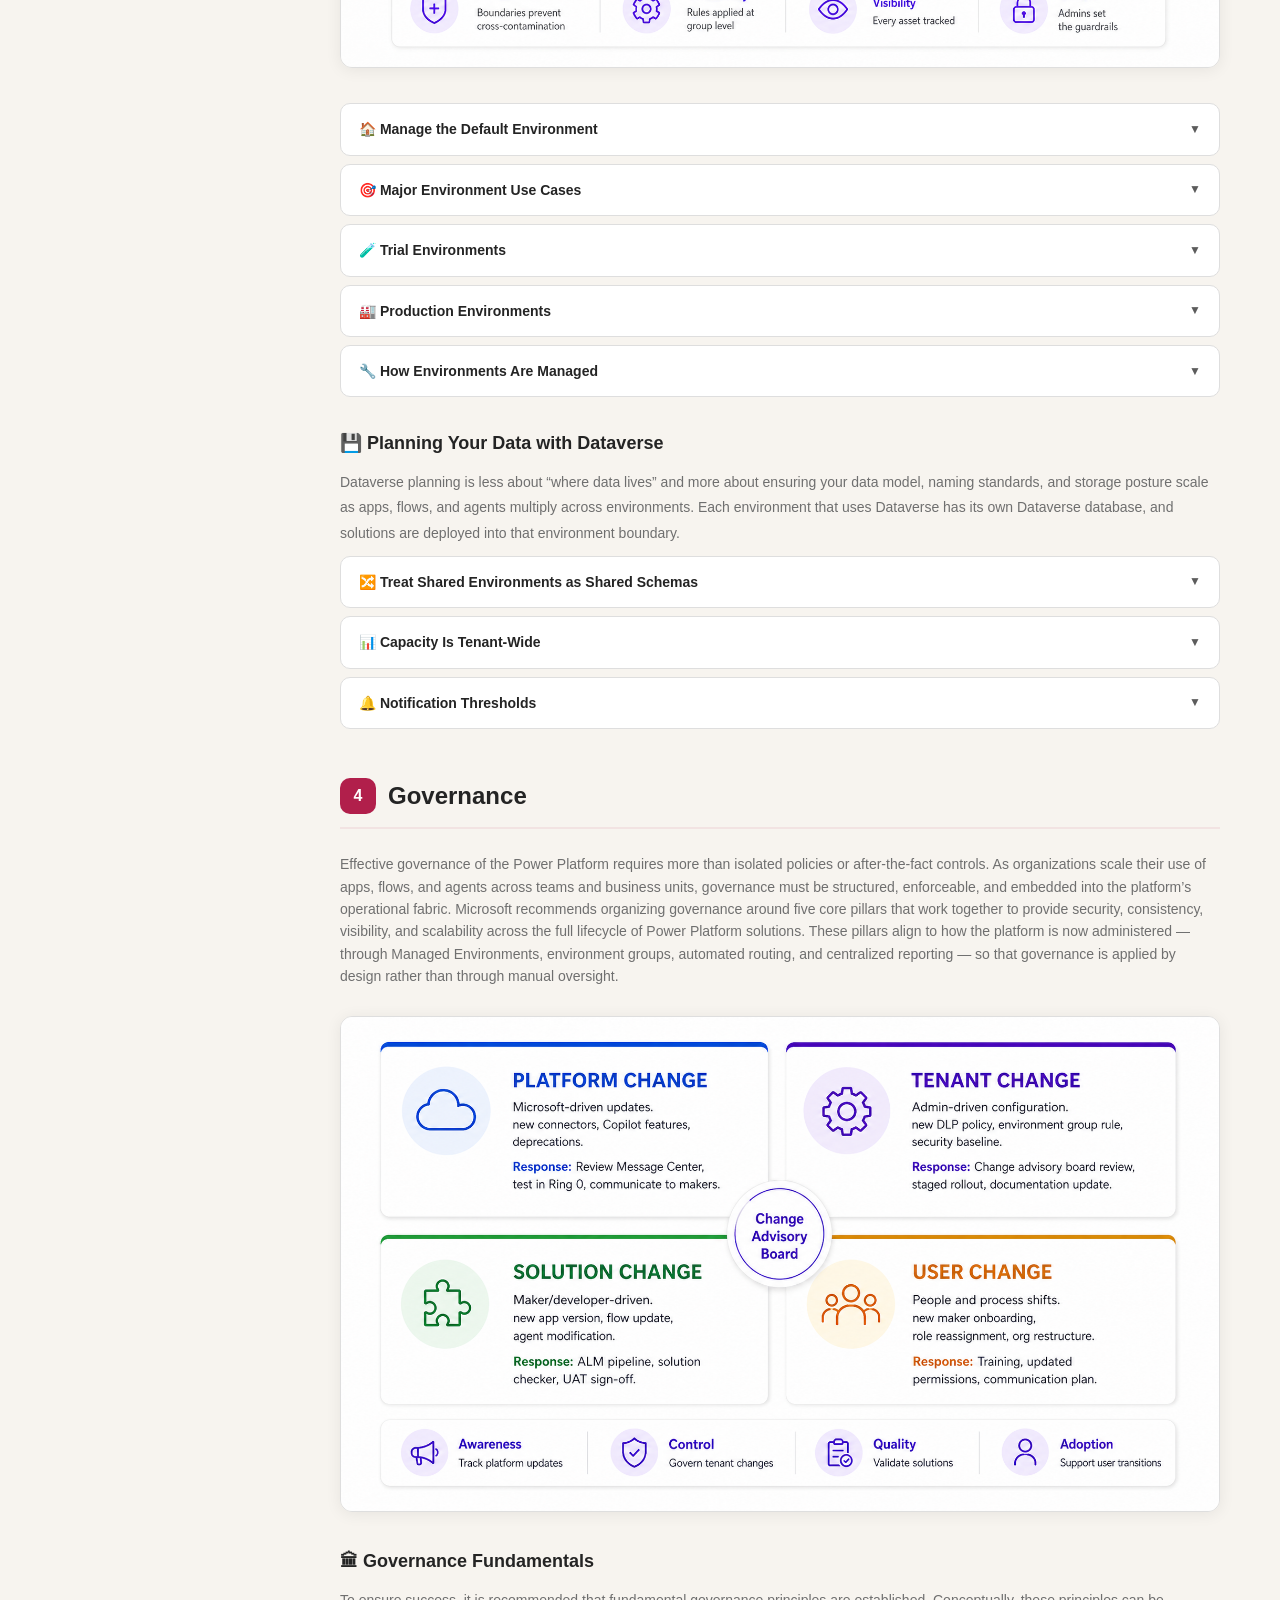
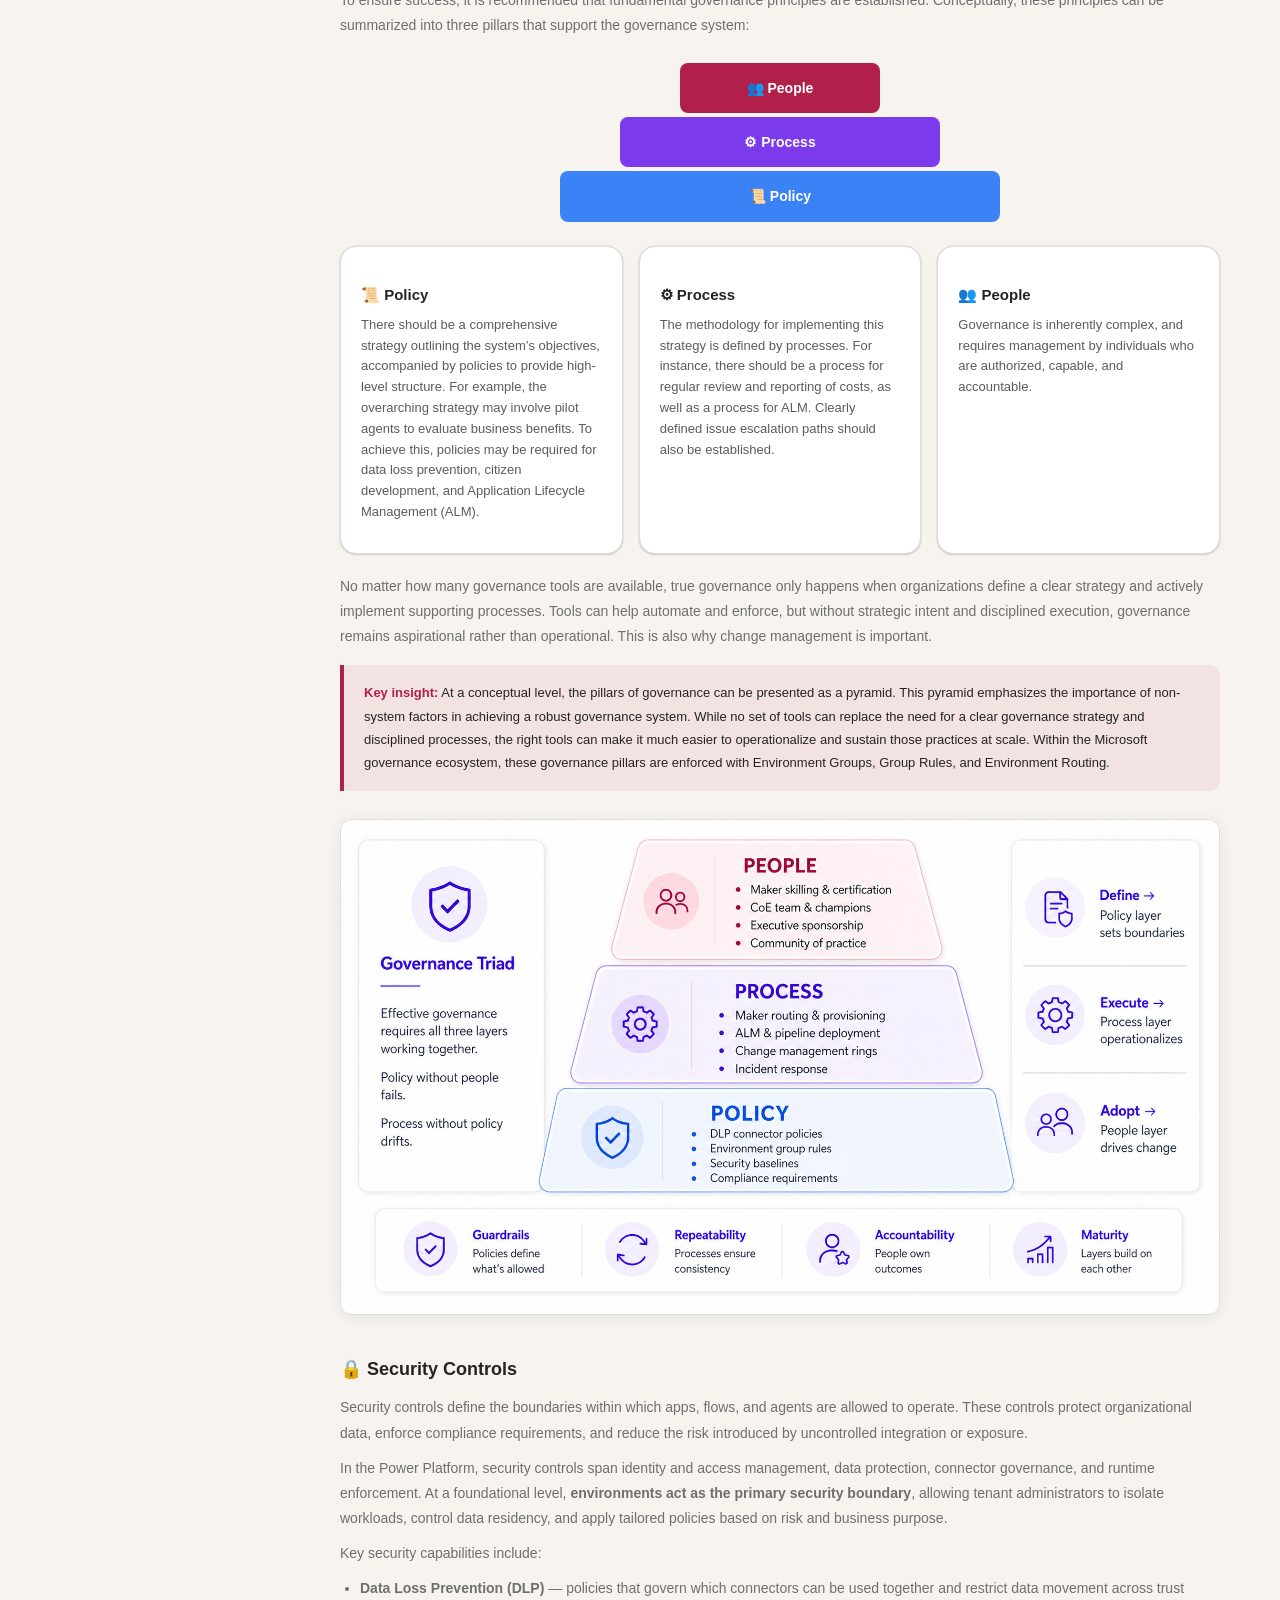
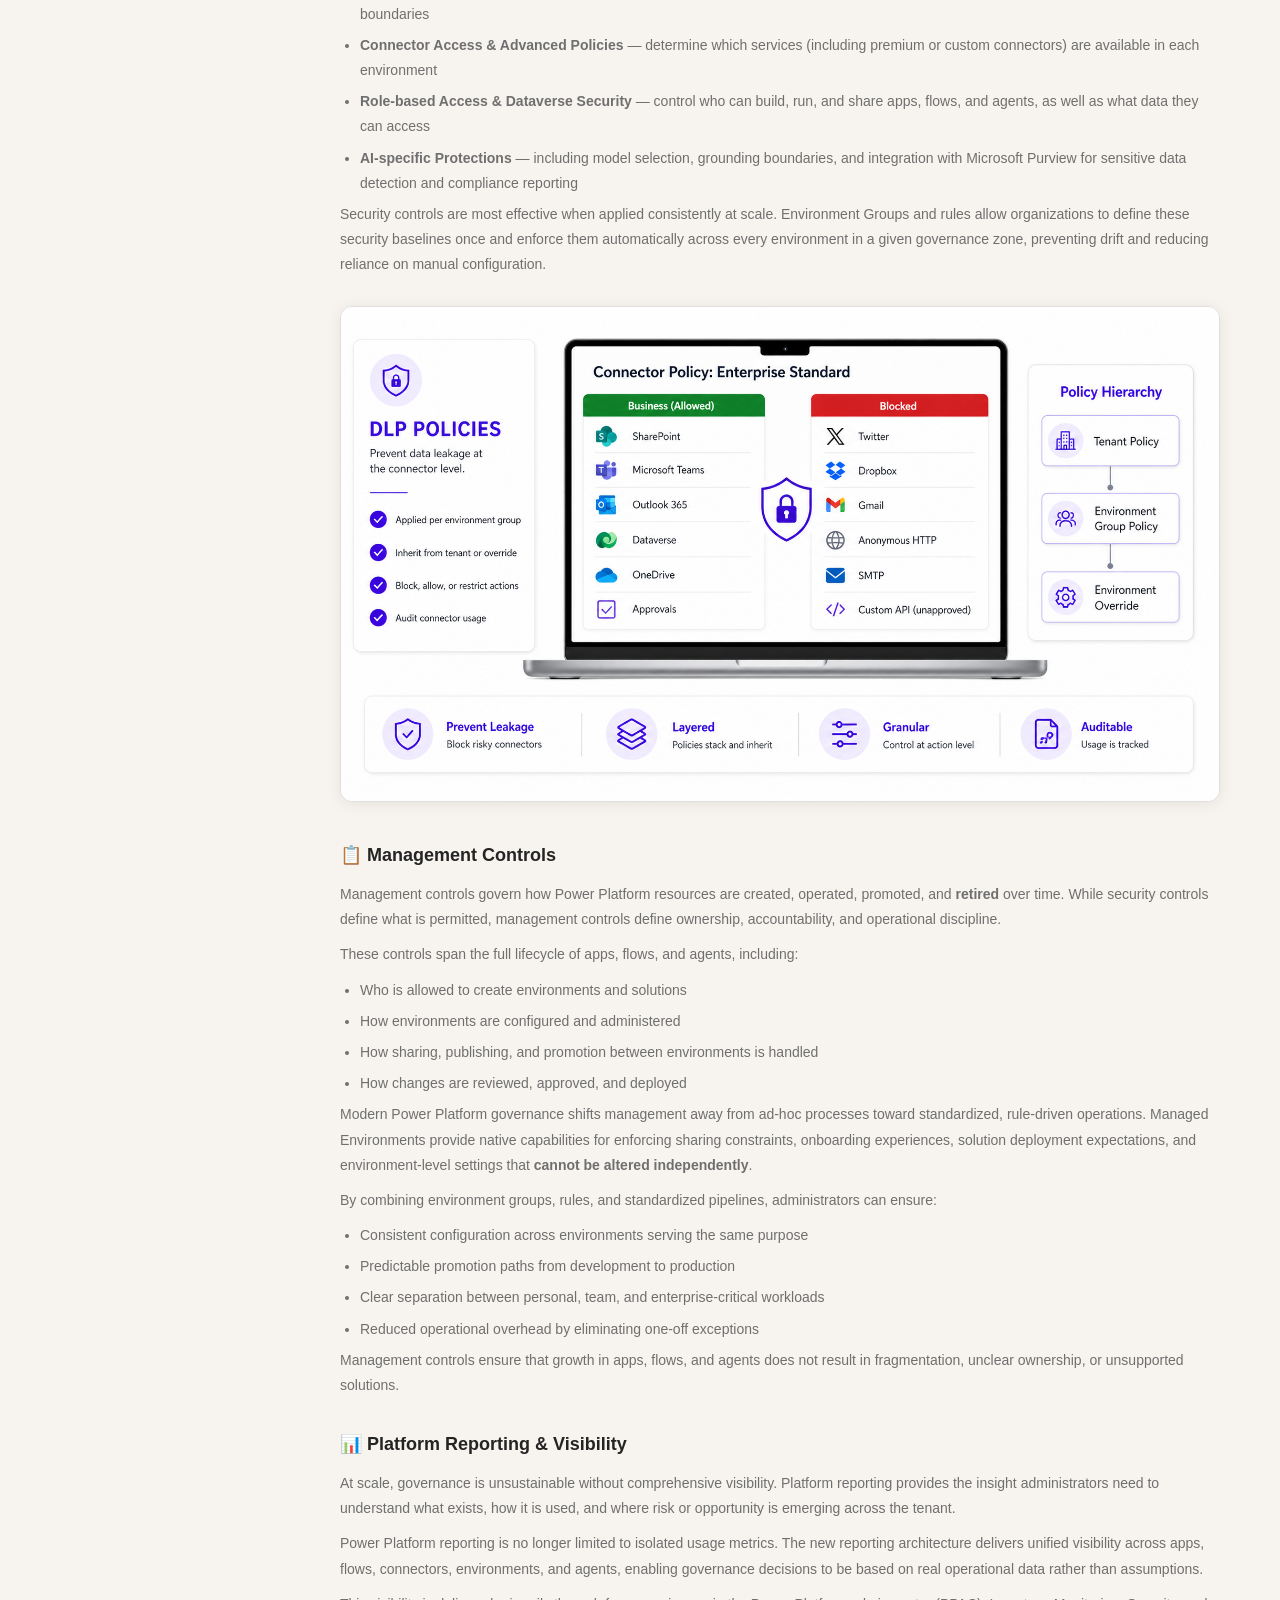
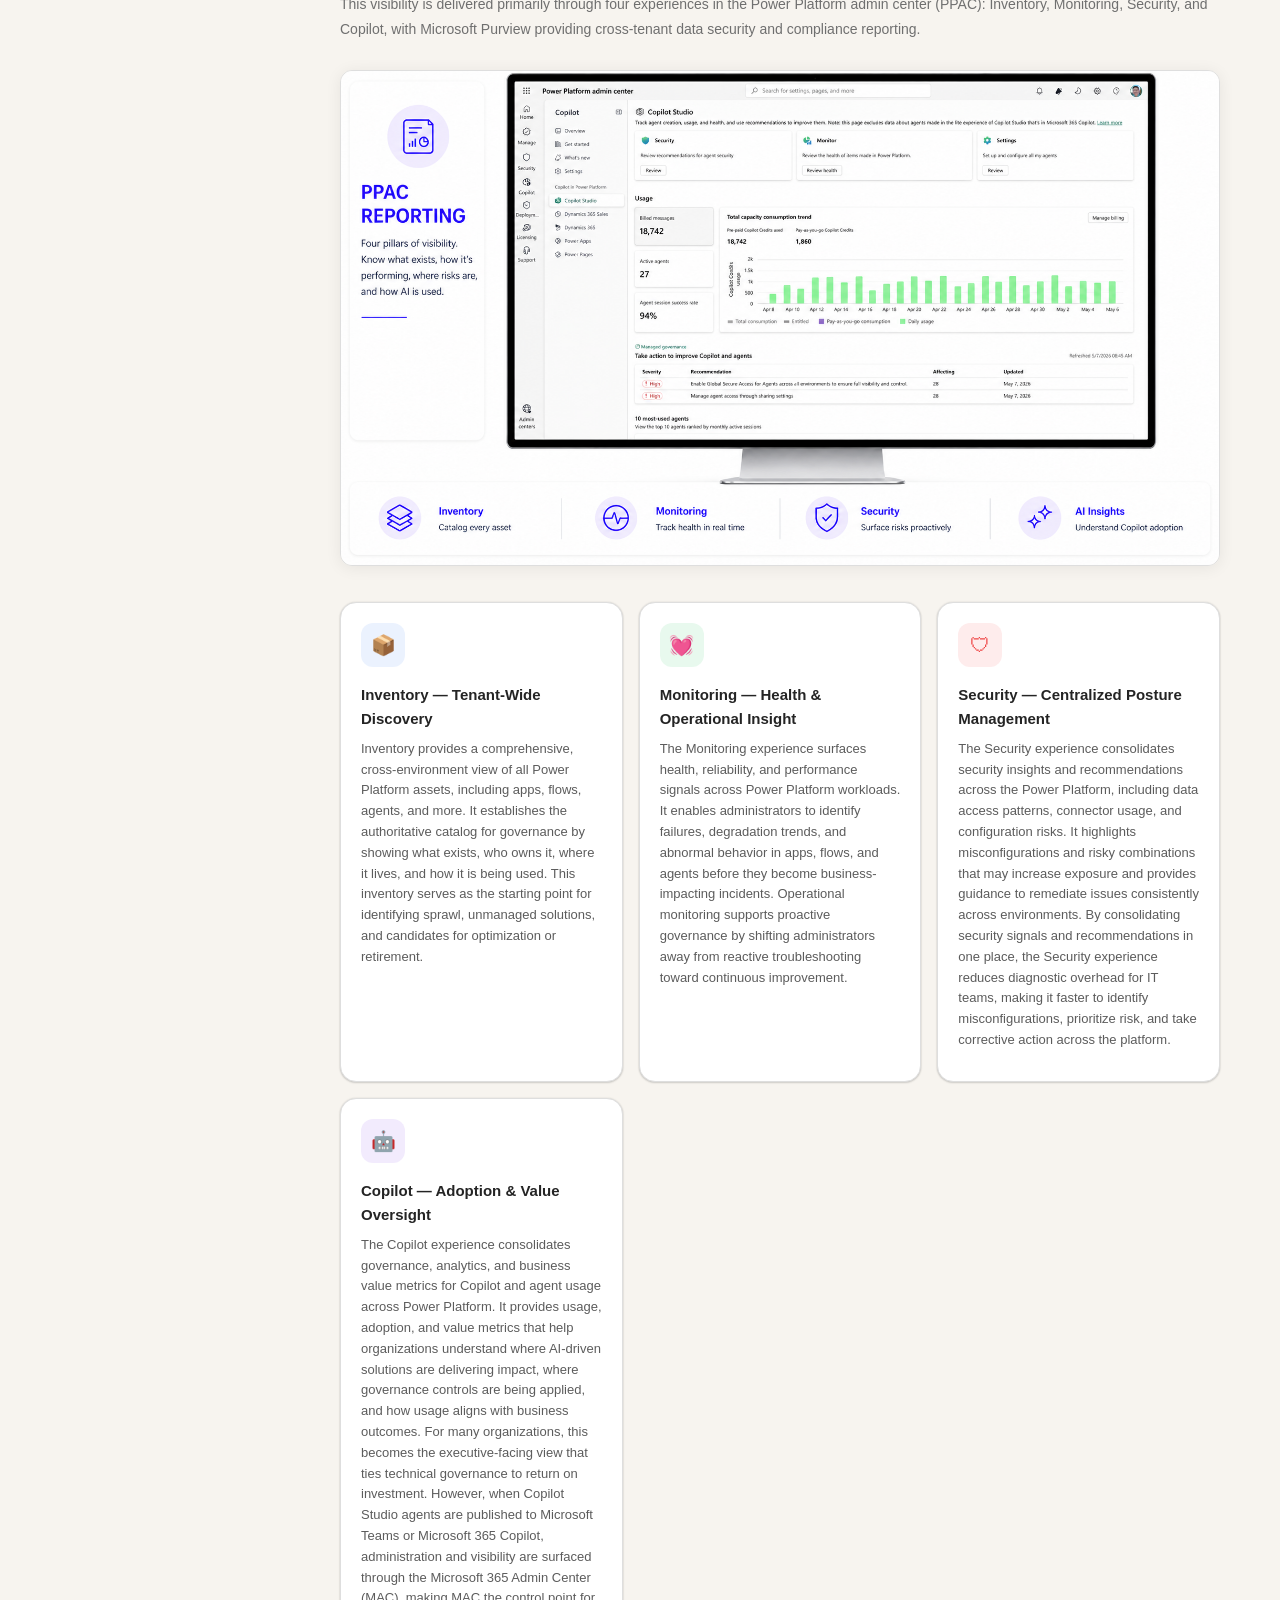
==== commit 269b39da: "Add embedded governance chat agent with BYOK RAG - New assets/agent.js + agent.css: Copilot-style ch" ====
--- a/index.html
+++ b/index.html
@@ -138,6 +138,7 @@
 
 mark.search-hl{background:var(--cp-highlight);color:var(--cp-text);border-radius:3px;padding:1px 2px;box-shadow:0 0 0 1px var(--cp-accent);font-weight:inherit;font-style:inherit}
 </style>
+<link rel="stylesheet" href="assets/agent.css">
 </head>
 <body>
 <button class="mobile-toggle" onclick="document.querySelector('.sidebar').classList.toggle('open')" aria-label="Menu">&#9776;</button>
@@ -1287,6 +1288,22 @@
 document.addEventListener('keydown',function(e){if(e.ctrlKey&&e.shiftKey&&e.key==='A'){e.preventDefault();window.location.href='dashboard.html';}});
 
 </script>
+<script src="assets/agent.js" defer></script>
+<script>
+window.addEventListener('DOMContentLoaded',function(){
+  if(!window.GovAgent)return;
+  window.GovAgent.init({
+    pageTitle:'Administration & Governance',
+    sources:['first-90-days.html'],
+    suggestions:[
+      'What are the three governance zones?',
+      'How should I plan an environment strategy?',
+      'Explain DLP and managed environments.',
+      'What does a good ALM pipeline look like?'
+    ]
+  });
+});
+</script>
 
 </body>
 </html>
--- a/assets/agent.css
+++ b/assets/agent.css
@@ -0,0 +1,159 @@
+/* Governance Agent — Copilot-style floating chat with BYOK RAG.
+   All classes namespaced .ga-* to avoid clashing with the host pages. */
+
+.ga-bubble{position:fixed;bottom:24px;right:24px;z-index:600;width:56px;height:56px;border-radius:50%;border:none;background:var(--cp-accent);color:var(--cp-accent-fg);cursor:pointer;box-shadow:0 8px 24px rgba(0,0,0,0.22),0 2px 6px rgba(0,0,0,0.18);display:flex;align-items:center;justify-content:center;font-size:24px;transition:transform .2s,box-shadow .2s}
+.ga-bubble:hover{transform:translateY(-2px) scale(1.04);box-shadow:0 12px 28px rgba(0,0,0,0.28)}
+.ga-bubble:focus-visible{outline:3px solid var(--cp-accent);outline-offset:3px}
+.ga-bubble.ga-hidden{display:none}
+.ga-bubble .ga-sparkle{position:absolute;top:-4px;right:-4px;width:16px;height:16px;border-radius:50%;background:var(--cp-bg-elevated);color:var(--cp-accent);font-size:10px;display:flex;align-items:center;justify-content:center;border:2px solid var(--cp-accent);font-weight:700}
+
+.ga-panel{position:fixed;bottom:24px;right:24px;z-index:601;width:400px;max-width:calc(100vw - 48px);height:640px;max-height:calc(100vh - 48px);background:var(--cp-surface);border:1px solid var(--cp-border);border-radius:16px;box-shadow:0 24px 60px rgba(0,0,0,0.28),0 2px 8px rgba(0,0,0,0.16);display:flex;flex-direction:column;overflow:hidden;transform:translateY(20px) scale(.97);opacity:0;pointer-events:none;transition:transform .25s ease,opacity .25s ease}
+.ga-panel.ga-open{transform:translateY(0) scale(1);opacity:1;pointer-events:auto}
+
+.ga-header{display:flex;align-items:center;gap:10px;padding:14px 16px;border-bottom:1px solid var(--cp-border);background:linear-gradient(135deg,var(--cp-accent-soft),transparent)}
+.ga-header-icon{width:32px;height:32px;border-radius:10px;background:var(--cp-accent);color:var(--cp-accent-fg);display:flex;align-items:center;justify-content:center;font-size:16px;font-weight:700;flex-shrink:0}
+.ga-header-text{flex:1;min-width:0}
+.ga-header-title{font-size:14px;font-weight:600;color:var(--cp-text);line-height:1.2}
+.ga-header-sub{font-size:11px;color:var(--cp-text-muted);margin-top:2px;display:flex;align-items:center;gap:6px}
+.ga-status-dot{width:7px;height:7px;border-radius:50%;background:var(--cp-success);box-shadow:0 0 0 0 rgba(34,197,94,.6);animation:gaPulse 2s infinite}
+@keyframes gaPulse{0%{box-shadow:0 0 0 0 rgba(34,197,94,.5)}70%{box-shadow:0 0 0 6px rgba(34,197,94,0)}100%{box-shadow:0 0 0 0 rgba(34,197,94,0)}}
+.ga-status-dot.ga-warn{background:var(--cp-warning);animation:none}
+.ga-header-btn{width:40px;height:40px;border-radius:10px;border:1px solid transparent;background:transparent;color:var(--cp-text-muted);cursor:pointer;display:flex;align-items:center;justify-content:center;font-size:20px;line-height:1;transition:background .15s,color .15s}
+.ga-header-btn:hover{background:var(--cp-surface-soft);color:var(--cp-text);border-color:var(--cp-border)}
+
+.ga-transcript{flex:1;overflow-y:auto;padding:16px;display:flex;flex-direction:column;gap:14px;background:var(--cp-bg-elevated)}
+.ga-transcript::-webkit-scrollbar{width:6px}
+.ga-transcript::-webkit-scrollbar-thumb{background:var(--cp-border-strong);border-radius:3px}
+
+.ga-empty{display:flex;flex-direction:column;gap:14px;padding:8px 0}
+.ga-empty-headline{font-size:15px;font-weight:600;color:var(--cp-text);line-height:1.4}
+.ga-empty-sub{font-size:12.5px;color:var(--cp-text-muted);line-height:1.55;margin-top:-6px}
+.ga-suggestions{display:flex;flex-direction:column;gap:8px;margin-top:6px}
+.ga-suggestion{text-align:left;padding:10px 12px;border-radius:10px;border:1px solid var(--cp-border);background:var(--cp-surface);color:var(--cp-text);font-size:13px;line-height:1.5;cursor:pointer;font-family:inherit;transition:border-color .15s,background .15s}
+.ga-suggestion:hover{border-color:var(--cp-accent);background:var(--cp-accent-soft)}
+.ga-suggestion::before{content:'\2728';margin-right:8px;color:var(--cp-accent)}
+
+.ga-msg{display:flex;flex-direction:column;gap:6px;max-width:92%}
+.ga-msg.ga-user{align-self:flex-end;align-items:flex-end}
+.ga-msg.ga-assistant{align-self:flex-start;align-items:flex-start}
+.ga-bubble-msg{padding:10px 14px;border-radius:14px;font-size:13.5px;line-height:1.6;word-wrap:break-word;white-space:pre-wrap}
+.ga-msg.ga-user .ga-bubble-msg{background:var(--cp-accent);color:var(--cp-accent-fg);border-bottom-right-radius:4px}
+.ga-msg.ga-assistant .ga-bubble-msg{background:var(--cp-surface);color:var(--cp-text);border:1px solid var(--cp-border);border-bottom-left-radius:4px}
+.ga-msg .ga-bubble-msg.ga-error{background:rgba(220,38,38,.08);border-color:var(--cp-danger);color:var(--cp-text)}
+html[data-theme="dark"] .ga-msg .ga-bubble-msg.ga-error{background:rgba(248,113,113,.12)}
+
+/* Rich markdown rendering inside assistant bubbles */
+.ga-msg.ga-assistant .ga-bubble-msg p{margin:0 0 8px;line-height:1.6}
+.ga-msg.ga-assistant .ga-bubble-msg p:last-child{margin-bottom:0}
+.ga-msg.ga-assistant .ga-bubble-msg ul,
+.ga-msg.ga-assistant .ga-bubble-msg ol{margin:4px 0 8px;padding-left:22px}
+.ga-msg.ga-assistant .ga-bubble-msg ul:last-child,
+.ga-msg.ga-assistant .ga-bubble-msg ol:last-child{margin-bottom:0}
+.ga-msg.ga-assistant .ga-bubble-msg li{margin-bottom:4px;line-height:1.55}
+.ga-msg.ga-assistant .ga-bubble-msg li:last-child{margin-bottom:0}
+.ga-msg.ga-assistant .ga-bubble-msg li::marker{color:var(--cp-accent)}
+.ga-msg.ga-assistant .ga-bubble-msg strong{color:var(--cp-text);font-weight:700}
+.ga-msg.ga-assistant .ga-bubble-msg em{font-style:italic;color:var(--cp-text)}
+.ga-msg.ga-assistant .ga-bubble-msg code{font-family:"SFMono-Regular",Consolas,monospace;font-size:12px;background:var(--cp-surface-soft);color:var(--cp-accent);padding:1px 6px;border-radius:5px;border:1px solid var(--cp-border)}
+.ga-msg.ga-assistant .ga-bubble-msg h4,
+.ga-msg.ga-assistant .ga-bubble-msg h5{font-size:13.5px;font-weight:700;margin:8px 0 4px;color:var(--cp-text)}
+.ga-msg.ga-assistant .ga-bubble-msg h4:first-child,
+.ga-msg.ga-assistant .ga-bubble-msg h5:first-child{margin-top:0}
+.ga-msg.ga-assistant .ga-bubble-msg hr{border:none;border-top:1px solid var(--cp-border);margin:10px 0}
+
+/* Related sections footer */
+.ga-related{margin-top:10px;padding:10px 12px;border-radius:10px;border:1px solid var(--cp-border);background:var(--cp-bg-elevated);align-self:stretch}
+.ga-related-title{font-size:11px;font-weight:700;text-transform:uppercase;letter-spacing:.5px;color:var(--cp-text-muted);margin-bottom:6px;display:flex;align-items:center;gap:6px}
+.ga-related-title::before{content:'\1F4D1';font-size:13px}
+.ga-related-list{display:flex;flex-direction:column;gap:2px}
+.ga-related-link{display:flex;align-items:center;gap:8px;padding:7px 10px;border-radius:8px;border:none;background:transparent;color:var(--cp-text);font-family:inherit;font-size:12.5px;line-height:1.4;text-align:left;cursor:pointer;transition:background .15s,color .15s;width:100%}
+.ga-related-link:hover{background:var(--cp-accent-soft);color:var(--cp-accent)}
+.ga-related-link .ga-related-num{flex-shrink:0;width:20px;height:20px;border-radius:6px;background:var(--cp-accent-soft);color:var(--cp-accent);display:flex;align-items:center;justify-content:center;font-size:11px;font-weight:700}
+.ga-related-link:hover .ga-related-num{background:var(--cp-accent);color:var(--cp-accent-fg)}
+.ga-related-link .ga-related-label{flex:1;min-width:0;overflow:hidden;text-overflow:ellipsis;white-space:nowrap;font-weight:500}
+.ga-related-link .ga-related-arrow{flex-shrink:0;color:var(--cp-text-muted);font-size:12px}
+.ga-related-link:hover .ga-related-arrow{color:var(--cp-accent)}
+
+.ga-steps{display:flex;flex-direction:column;gap:4px;margin-bottom:2px}
+.ga-step{display:inline-flex;align-items:center;gap:8px;padding:5px 10px;border-radius:14px;background:var(--cp-surface);border:1px solid var(--cp-border);font-size:11.5px;color:var(--cp-text-muted);align-self:flex-start;animation:gaStepIn .25s ease}
+@keyframes gaStepIn{from{opacity:0;transform:translateX(-8px)}to{opacity:1;transform:translateX(0)}}
+.ga-step.ga-step-done{color:var(--cp-text)}
+.ga-step.ga-step-done .ga-step-glyph{color:var(--cp-success)}
+.ga-step-glyph{font-size:11px}
+.ga-step-spin{display:inline-block;width:9px;height:9px;border-radius:50%;border:2px solid var(--cp-border);border-top-color:var(--cp-accent);animation:gaSpin .8s linear infinite}
+@keyframes gaSpin{to{transform:rotate(360deg)}}
+
+.ga-sources-summary{display:inline-flex;align-items:center;gap:8px;padding:5px 10px;border-radius:14px;background:var(--cp-accent-soft);color:var(--cp-accent);font-size:11.5px;font-weight:600;align-self:flex-start;cursor:pointer;border:none;font-family:inherit}
+.ga-sources-summary:hover{background:var(--cp-accent);color:var(--cp-accent-fg)}
+
+.ga-citation{display:inline-flex;align-items:center;gap:4px;padding:1px 8px;margin:0 2px;border-radius:10px;background:var(--cp-accent-soft);color:var(--cp-accent);font-size:11px;font-weight:600;cursor:pointer;border:none;font-family:inherit;text-decoration:none;line-height:1.5;vertical-align:baseline}
+.ga-citation-ext::after{content:"\2197";margin-left:2px;font-size:10px;opacity:.85}
+.ga-related-link-ext .ga-related-label{font-style:italic}
+.ga-citation:hover{background:var(--cp-accent);color:var(--cp-accent-fg)}
+
+.ga-caret{display:inline-block;width:7px;height:13px;background:var(--cp-accent);vertical-align:text-bottom;margin-left:2px;animation:gaBlink 1s steps(2) infinite}
+@keyframes gaBlink{50%{opacity:0}}
+
+.ga-typing{display:inline-flex;gap:4px;padding:8px 12px;background:var(--cp-surface);border:1px solid var(--cp-border);border-radius:14px;align-self:flex-start}
+.ga-typing span{width:6px;height:6px;border-radius:50%;background:var(--cp-text-muted);animation:gaDot 1.2s infinite}
+.ga-typing span:nth-child(2){animation-delay:.15s}
+.ga-typing span:nth-child(3){animation-delay:.3s}
+@keyframes gaDot{0%,60%,100%{transform:translateY(0);opacity:.4}30%{transform:translateY(-4px);opacity:1}}
+
+.ga-composer{border-top:1px solid var(--cp-border);padding:12px;background:var(--cp-surface);display:flex;flex-direction:column;gap:8px}
+.ga-composer-row{display:flex;align-items:flex-end;gap:8px}
+.ga-input{flex:1;resize:none;min-height:38px;max-height:120px;padding:9px 12px;border-radius:10px;border:1px solid var(--cp-border);background:var(--cp-surface-soft);color:var(--cp-text);font-family:inherit;font-size:13.5px;line-height:1.5;outline:none;transition:border-color .15s}
+.ga-input:focus{border-color:var(--cp-accent);background:var(--cp-surface)}
+.ga-send{width:38px;height:38px;border-radius:10px;border:none;background:var(--cp-accent);color:var(--cp-accent-fg);cursor:pointer;font-size:16px;display:flex;align-items:center;justify-content:center;flex-shrink:0;transition:background .15s,opacity .15s}
+.ga-send:hover{background:var(--cp-accent-hover)}
+.ga-send:disabled{opacity:.45;cursor:not-allowed}
+.ga-footnote{font-size:10.5px;color:var(--cp-text-muted);line-height:1.4;text-align:center}
+.ga-footnote a{color:var(--cp-link);cursor:pointer;text-decoration:none}
+.ga-footnote a:hover{text-decoration:underline}
+
+/* Inline configure-CTA */
+.ga-cta{margin-top:8px;padding:12px;border-radius:10px;background:var(--cp-accent-soft);border:1px dashed var(--cp-accent);font-size:12.5px;color:var(--cp-text);line-height:1.5}
+.ga-cta button{margin-top:8px;padding:6px 12px;border-radius:8px;border:none;background:var(--cp-accent);color:var(--cp-accent-fg);font-size:12px;font-weight:600;cursor:pointer;font-family:inherit}
+.ga-cta button:hover{background:var(--cp-accent-hover)}
+.ga-retry{margin-top:6px;padding:5px 10px;border-radius:8px;border:1px solid var(--cp-accent);background:transparent;color:var(--cp-accent);font-size:11.5px;font-weight:600;cursor:pointer;font-family:inherit}
+.ga-retry:hover{background:var(--cp-accent);color:var(--cp-accent-fg)}
+
+/* Settings modal */
+.ga-modal-overlay{display:none;position:fixed;inset:0;background:rgba(0,0,0,0.45);z-index:700;align-items:center;justify-content:center;backdrop-filter:blur(4px);padding:24px}
+.ga-modal-overlay.ga-open{display:flex}
+.ga-modal{background:var(--cp-surface);border-radius:14px;max-width:480px;width:100%;max-height:90vh;overflow-y:auto;box-shadow:0 32px 80px rgba(0,0,0,0.35);padding:24px;position:relative}
+.ga-modal h3{font-size:17px;font-weight:700;margin-bottom:4px;color:var(--cp-text)}
+.ga-modal .ga-modal-sub{font-size:12.5px;color:var(--cp-text-muted);line-height:1.55;margin-bottom:18px}
+.ga-modal-close{position:absolute;top:14px;right:14px;width:30px;height:30px;border-radius:8px;border:1px solid var(--cp-border);background:var(--cp-surface-soft);color:var(--cp-text-muted);cursor:pointer;font-size:14px;display:flex;align-items:center;justify-content:center}
+.ga-modal label{display:block;font-size:12px;font-weight:600;color:var(--cp-text);margin:12px 0 5px;text-transform:uppercase;letter-spacing:.4px}
+.ga-modal input,.ga-modal select{width:100%;padding:9px 12px;border-radius:8px;border:1px solid var(--cp-border);background:var(--cp-surface-soft);color:var(--cp-text);font-family:inherit;font-size:13px;outline:none;transition:border-color .15s}
+.ga-modal input:focus,.ga-modal select:focus{border-color:var(--cp-accent);background:var(--cp-surface)}
+.ga-modal .ga-hint{font-size:11px;color:var(--cp-text-muted);margin-top:4px;line-height:1.5}
+.ga-modal .ga-modal-actions{display:flex;gap:8px;justify-content:flex-end;margin-top:20px;flex-wrap:wrap}
+.ga-modal .ga-modal-actions .ga-btn-secondary{margin-right:auto}
+.ga-btn-primary{padding:9px 16px;border-radius:8px;border:none;background:var(--cp-accent);color:var(--cp-accent-fg);font-size:13px;font-weight:600;cursor:pointer;font-family:inherit}
+.ga-btn-primary:hover{background:var(--cp-accent-hover)}
+.ga-btn-secondary{padding:9px 16px;border-radius:8px;border:1px solid var(--cp-border);background:transparent;color:var(--cp-text);font-size:13px;font-weight:600;cursor:pointer;font-family:inherit}
+.ga-btn-secondary:hover{border-color:var(--cp-text-muted)}
+.ga-btn-danger{padding:9px 16px;border-radius:8px;border:1px solid var(--cp-danger);background:transparent;color:var(--cp-danger);font-size:13px;font-weight:600;cursor:pointer;font-family:inherit}
+.ga-btn-danger:hover{background:var(--cp-danger);color:#fff}
+.ga-provider-fields{display:none}
+.ga-provider-fields.ga-active{display:block}
+
+/* Citation target highlight pulse */
+.ga-target-pulse{animation:gaTargetPulse 1.6s ease}
+@keyframes gaTargetPulse{
+  0%{box-shadow:0 0 0 0 var(--cp-accent),0 0 0 0 var(--cp-accent-soft);background-color:var(--cp-accent-soft)}
+  60%{box-shadow:0 0 0 6px transparent,0 0 0 14px transparent;background-color:var(--cp-accent-soft)}
+  100%{box-shadow:none;background-color:transparent}
+}
+
+/* Mobile — full screen */
+@media(max-width:640px){
+  .ga-panel{bottom:0;right:0;left:0;top:0;width:100%;height:100%;max-width:100%;max-height:100%;border-radius:0;border:none}
+  .ga-bubble{bottom:16px;right:16px}
+}
+
+@media print{
+  .ga-bubble,.ga-panel,.ga-modal-overlay{display:none!important}
+}
